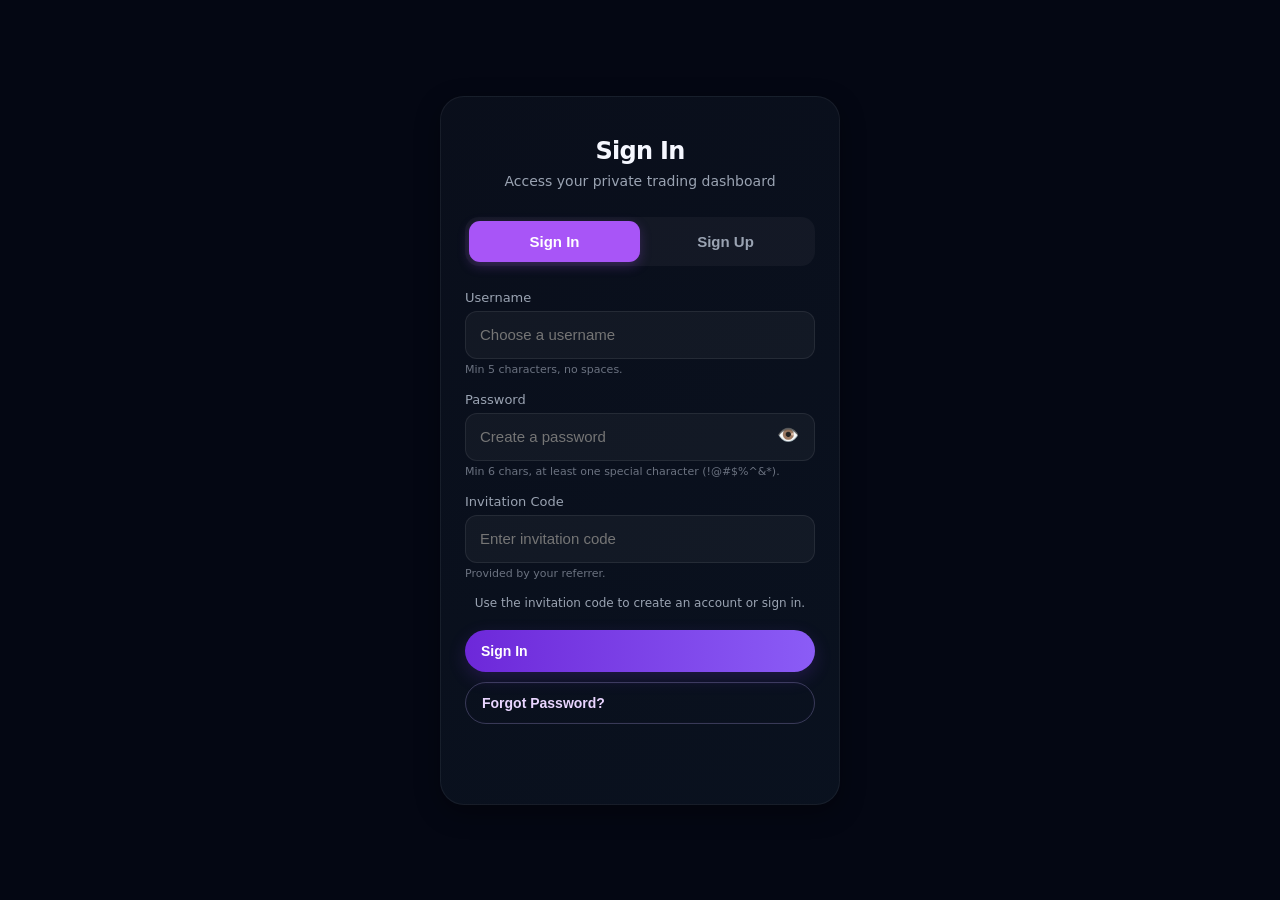
==== index.html @ e0213718 "Create index.html" ====
<!DOCTYPE html>
<html lang="en">
<head>
    <meta charset="UTF-8" />
    <meta name="viewport" content="width=device-width, initial-scale=1, viewport-fit=cover" />
    <title>Trade Pulse AI – Dashboard</title>
    <style>
        /* ===== FULL CSS (all fixes included) ===== */
        :root {
            --bg: #040713;
            --panel: #0a1020;
            --panel2: #0c1428;
            --line: rgba(255, 255, 255, .06);
            --text: #f5f7ff;
            --muted: #9aa3b2;
            --purple: #a855f7;
            --purple2: #7c3aed;
            --green: #22c55e;
            --blue: #3b82f6;
            --amber: #f59e0b;
            --pink: #ec4899;
            --red: #ef4444;
            --shadow-sm: 0 4px 12px rgba(0,0,0,.25);
            --shadow-md: 0 8px 24px rgba(0,0,0,.35);
            --safe: env(safe-area-inset-bottom, 0px);
            --navh: 88px;
        }
        * { box-sizing: border-box; }
        html, body {
            height: 100%;
            min-height: 100%;
            background: #040713;
            overflow-x: hidden;
            overflow-y: auto;
            overscroll-behavior-y: none;
        }
        body {
            margin: 0;
            font-family: Inter, ui-sans-serif, system-ui, -apple-system, BlinkMacSystemFont, "Segoe UI", Roboto, Arial, sans-serif;
            color: var(--text);
            min-height: 100dvh;
            background: radial-gradient(circle at 50% 0%, rgba(168,85,247,.08), transparent 30%),
                        radial-gradient(circle at 75% 18%, rgba(59,130,246,.06), transparent 22%),
                        linear-gradient(180deg, #02040b 0%, #040713 100%);
            background-attachment: fixed;
            -webkit-font-smoothing: antialiased;
        }
        .view.active,
        .section,
        .panel { overflow: visible; }
        .login-container {
            position: fixed; top: 0; left: 0; right: 0; bottom: 0;
            background: #040713; overscroll-behavior: contain;
            -webkit-overflow-scrolling: touch; z-index: 100;
            display: flex; justify-content: center; align-items: flex-start;
            padding: 20px; overflow-y: auto;
        }
        .login-card {
            width: 100%; max-width: 400px; margin: auto; padding: 40px 24px;
            border-radius: 24px; background: linear-gradient(145deg, rgba(10,15,28,.96), rgba(10,18,32,.96));
            border: 1px solid var(--line); box-shadow: var(--shadow-md); text-align: center;
        }
        .login-logo { width: auto; max-width: 180px; height: auto; margin: 0 auto 24px; display: block; object-fit: contain; background: none; padding: 0; border-radius: 0; }
        .login-title { font-size: 24px; font-weight: 700; letter-spacing: -.03em; margin-bottom: 8px; }
        .login-subtitle { font-size: 14px; color: var(--muted); margin-bottom: 28px; }
        .toggle-row { display: flex; margin-bottom: 24px; background: rgba(255,255,255,.04); border-radius: 14px; padding: 4px; }
        .toggle-btn { flex: 1; padding: 12px 0; border: 0; border-radius: 11px; background: transparent; color: var(--muted); font-size: 15px; font-weight: 600; cursor: pointer; transition: all .2s ease; white-space: nowrap; }
        .toggle-btn.active { background: var(--purple); color: #fff; box-shadow: 0 4px 12px rgba(168,85,247,.25); }
        .form-group { margin-bottom: 16px; text-align: left; }
        .form-group label { display: block; font-size: 13px; color: var(--muted); margin-bottom: 6px; }
        .form-group input { width: 100%; height: 48px; border-radius: 12px; border: 1px solid rgba(255,255,255,.08); background: rgba(255,255,255,.04); color: #fff; padding: 0 14px; font-size: 15px; outline: none; transition: border .2s; }
        .form-group input:focus { border-color: var(--purple); }
        .form-hint { font-size: 11px; color: #6b7280; margin-top: 4px; display: block; }
        .password-wrap { position: relative; }
        .password-wrap input { padding-right: 44px; }
        .eye-toggle { position: absolute; right: 12px; top: 50%; transform: translateY(-50%); background: none; border: 0; color: var(--muted); cursor: pointer; font-size: 18px; padding: 4px; line-height: 1; }
        .invite-note { font-size: 12px; color: var(--muted); margin-bottom: 20px; text-align: center; }
        .btn { width: 100%; height: 50px; border: 0; border-radius: 14px; font-size: 16px; font-weight: 700; cursor: pointer; background: linear-gradient(90deg, #6d28d9, #8b5cf6); color: #fff; box-shadow: 0 6px 18px rgba(124,58,237,.2); transition: opacity .2s; }
        .btn:hover { opacity: .95; }
        .btn-outline { background: transparent; color: #e9d5ff; border: 1px solid rgba(196,181,253,.25); box-shadow: inset 0 0 0 1px rgba(168,85,247,.02); }
        .error-msg { color: var(--red); font-size: 13px; margin-top: 10px; text-align: center; min-height: 20px; }
        .success-msg { color: var(--green); font-size: 13px; margin-top: 10px; text-align: center; }
        .app { display: none; width: 100%; max-width: 430px; margin: 0 auto; min-height: 100vh; padding-bottom: calc(var(--navh) + 16px + var(--safe)); position: relative; }
        .topbar { display: flex; align-items: center; justify-content: space-between; padding: 16px 16px 0; gap: 10px; }
        .icon-btn { border: 0; background: transparent; color: #fff; padding: 0; display: inline-flex; align-items: center; justify-content: center; position: relative; flex: 0 0 auto; cursor: pointer; }
        .icon-btn svg { display: block; width: 22px; height: 22px; }
        .title { flex: 1; min-width: 0; font-size: 22px; font-weight: 700; letter-spacing: -.03em; padding-left: 8px; white-space: nowrap; overflow: hidden; text-overflow: ellipsis; }
        .badge { min-width: 20px; height: 20px; padding: 0 6px; border-radius: 999px; display: flex; align-items: center; justify-content: center; line-height: 1; font-size: 11px; right: -4px; top: -4px; position: absolute; background: var(--red); color: #fff; font-weight: 700; box-shadow: 0 4px 10px rgba(239,68,68,.15); z-index: 1; }
        .drawer-avatar .avatar-initial, .community-avatar .avatar-initial { position: relative; z-index: 1; pointer-events: none; }
        .amount-presets {
            display: flex;
            flex-wrap: wrap;
            gap: 6px;
            margin-bottom: 16px;
        }
        .preset {
            flex: 1 0 auto;
            min-width: 60px;
            height: 40px;
            border-radius: 12px;
            border: 1px solid rgba(255,255,255,.07);
            background: #0b1020;
            color: #e5e7eb;
            font-size: 11px;
            font-weight: 500;
            cursor: pointer;
            white-space: nowrap;
            padding: 0 6px;
        }
        .preset-max { color: #b56cff; }
        .copy-uid-btn { background: rgba(255,255,255,.1) !important; border: 1px solid rgba(255,255,255,.2) !important; padding: 6px 10px !important; border-radius: 20px !important; font-size: 12px !important; color: #cbd5e1 !important; display: inline-flex !important; align-items: center !important; gap: 6px !important; cursor: pointer !important; transition: all 0.2s !important; }
        .copy-uid-btn:hover { background: rgba(168,85,247,.2) !important; color: #c084fc !important; border-color: rgba(168,85,247,.3) !important; }
        .copy-uid-btn svg { width: 16px; height: 16px; }
        .view { display: none; }
        .view.active { display: block; }
        .section { padding: 0 16px; margin-top: 16px; }
        .panel { background: linear-gradient(180deg, rgba(10,15,28,.96), rgba(10,18,32,.96)); border: 1px solid var(--line); border-radius: 20px; box-shadow: var(--shadow-sm); }
        .section-header { display: flex; align-items: center; justify-content: space-between; gap: 10px; flex-wrap: nowrap; margin-bottom: 10px; }
        .section-title { font-size: 17px; font-weight: 700; letter-spacing: -.02em; white-space: nowrap; overflow: hidden; text-overflow: ellipsis; }
        .chip { height: 28px; border-radius: 999px; border: 1px solid rgba(255,255,255,.08); background: #0b1020; color: #e5e7eb; padding: 0 10px; display: inline-flex; align-items: center; gap: 6px; font-size: 12px; cursor: pointer; flex-shrink: 0; white-space: nowrap; }
        .chip svg { width: 14px; height: 14px; }
        .balance-card { position: relative; overflow: hidden; border-radius: 22px; padding: 18px 16px 16px; background: linear-gradient(145deg, rgba(7,10,22,.97) 0%, rgba(11,16,32,.97) 55%, rgba(24,6,38,.97) 100%); border: 1px solid rgba(168,85,247,.08); box-shadow: 0 0 0 1px rgba(168,85,247,.04), var(--shadow-sm); min-height: 200px; }
        .balance-grid { display: grid; grid-template-columns: minmax(0,1.15fr) minmax(0,.85fr); gap: 4px; align-items: center; }
        .balance-label { display: flex; align-items: center; gap: 8px; font-size: 15px; color: #d6d9e4; margin-bottom: 10px; white-space: nowrap; }
        .balance-label span { white-space: nowrap; overflow: hidden; text-overflow: ellipsis; }
        .balance-label .eye { width: 18px; height: 18px; opacity: .85; flex: 0 0 auto; cursor: pointer; }
        .wallet-emoji { font-size: 20px; line-height: 1; margin-left: 6px; }
        .amount { font-size: clamp(28px,7vw,33px); line-height: 1.05; font-weight: 700; letter-spacing: -.05em; margin: 0 0 8px; white-space: nowrap; overflow: hidden; text-overflow: ellipsis; }
        .fx { font-size: 14px; color: var(--muted); margin-bottom: 16px; white-space: nowrap; }
        .cta-row { display: flex; gap: 10px; flex-wrap: nowrap; }
        .btn { height: 42px; border-radius: 999px; border: 0; display: inline-flex; align-items: center; gap: 8px; padding: 0 16px; font-size: 14px; font-weight: 600; cursor: pointer; transition: .15s ease; white-space: nowrap; }
        .btn:active { transform: scale(.98); }
        .btn-primary { color: #fff; background: linear-gradient(90deg, #6d28d9, #8b5cf6); box-shadow: 0 6px 18px rgba(124,58,237,.2); }
        .btn-outline { background: transparent; color: #e9d5ff; border: 1px solid rgba(196,181,253,.25); box-shadow: inset 0 0 0 1px rgba(168,85,247,.02); }
        .btn svg { width: 18px; height: 18px; }
        .btn-disabled { opacity: 0.5; pointer-events: none; }
        .home-wallet-placeholder { width: 100%; max-width: 160px; height: 160px; display: flex; align-items: center; justify-content: center; background: rgba(255,255,255,.02); border-radius: 22px; color: rgba(255,255,255,.2); }
        .home-wallet-placeholder svg { width: 110px; height: 110px; }
        .quick-actions { display: grid; grid-template-columns: repeat(6, minmax(0,1fr)); gap: 8px; }
        .action { height: 92px; border-radius: 18px; border: 1px solid rgba(255,255,255,.05); background: rgba(11,16,32,.88); box-shadow: 0 6px 18px rgba(0,0,0,.25); display: flex; flex-direction: column; align-items: center; justify-content: center; gap: 6px; padding: 0 4px; cursor: pointer; white-space: nowrap; }
        .action .circle { width: 42px; height: 42px; border-radius: 999px; display: grid; place-items: center; box-shadow: 0 0 12px rgba(168,85,247,.1); flex: 0 0 auto; }
        .action .circle svg { width: 18px; height: 18px; stroke-width: 2; }
        .action .label { font-size: 11px; font-weight: 500; color: #e5e7eb; text-align: center; white-space: nowrap; overflow: hidden; text-overflow: ellipsis; max-width: 100%; }
        .overview-grid { display: grid; grid-template-columns: repeat(4, minmax(0,1fr)); gap: 7px; }
        .stat { border-radius: 18px; padding: 12px 10px 11px; min-height: 120px; background: rgba(11,16,32,.92); overflow: hidden; cursor: pointer; }
        .stat .ico { width: 36px; height: 36px; border-radius: 999px; display: grid; place-items: center; margin-bottom: 12px; }
        .stat .ico svg { width: 17px; height: 17px; stroke-width: 2; }
        .stat .title { font-size: 10px; line-height: 1.3; color: #aeb6c5; margin-bottom: 6px; white-space: nowrap; overflow: hidden; text-overflow: ellipsis; }
        .stat .value { font-size: 14px; font-weight: 700; letter-spacing: -.03em; margin-bottom: 6px; white-space: nowrap; overflow: hidden; text-overflow: ellipsis; }
        .stat .sub { font-size: 10px; font-weight: 600; white-space: nowrap; overflow: hidden; text-overflow: ellipsis; }
        .chart-card { border-radius: 22px; padding: 14px 14px 10px; overflow: hidden; }
        .chart-top { display: flex; justify-content: space-between; gap: 10px; align-items: flex-start; margin-bottom: 8px; }
        .chart-title { font-size: 17px; font-weight: 700; letter-spacing: -.02em; margin-bottom: 8px; white-space: nowrap; }
        .profit { display: flex; align-items: center; gap: 8px; font-size: 15px; font-weight: 700; color: var(--green); white-space: nowrap; }
        .profit .dot { width: 8px; height: 8px; border-radius: 50%; background: var(--green); box-shadow: 0 0 8px rgba(34,197,94,.35); flex: 0 0 auto; }
        .profit .muted { color: var(--muted); font-size: 13px; font-weight: 500; }
        .chart-wrap { position: relative; height: 250px; margin-top: 4px; overflow-x: auto; overflow-y: hidden; -webkit-overflow-scrolling: touch; }
        .axis-text, .ytext { fill: #e5e7eb; font-size: 10px; }
        .transactions { border-radius: 20px; overflow: hidden; }
        .tx-row { display: flex; align-items: center; gap: 12px; padding: 14px 14px; border-bottom: 1px solid rgba(255,255,255,.05); cursor: pointer; }
        .tx-row:last-child { border-bottom: 0; }
        .tx-ico { width: 40px; height: 40px; border-radius: 50%; display: grid; place-items: center; flex: 0 0 auto; }
        .tx-ico svg { width: 24px; height: 24px; stroke-width: 2; }
        .tx-main { min-width: 0; flex: 1; }
        .tx-title { font-size: 15px; font-weight: 700; color: #f8fafc; margin-bottom: 4px; }
        .tx-sub { font-size: 12px; color: #9aa3b2; white-space: nowrap; overflow: hidden; text-overflow: ellipsis; }
        .tx-right { text-align: right; flex: 0 0 auto; min-width: 90px; }
        .tx-amt { font-size: 15px; font-weight: 700; margin-bottom: 4px; white-space: nowrap; }
        .status { display: inline-flex; align-items: center; justify-content: center; min-width: 70px; height: 22px; border-radius: 999px; background: rgba(34,197,94,.09); color: #34d399; font-size: 11px; font-weight: 700; padding: 0 10px; white-space: nowrap; }
        .overview-card { padding: 14px; position: relative; overflow: hidden; background: linear-gradient(145deg, rgba(16,10,37,.92), rgba(11,16,32,.96)); border: 1px solid rgba(168,85,247,.08); box-shadow: 0 0 0 1px rgba(168,85,247,.04), var(--shadow-sm); }
        .overview-head { display: flex; align-items: center; justify-content: space-between; gap: 10px; margin-bottom: 12px; }
        .overview-head h2 { margin: 0; font-size: 18px; font-weight: 700; letter-spacing: -.03em; white-space: normal; word-break: break-word; }
        .hide-balance { display: inline-flex; align-items: center; gap: 6px; color: #d8dbe8; font-size: 13px; white-space: nowrap; cursor: pointer; user-select: none; }
        .hide-balance svg { width: 16px; height: 16px; stroke-width: 2; }
        .stat-grid { display: grid; grid-template-columns: repeat(4, minmax(0,1fr)); gap: 10px; }
        .stat2 { min-width: 0; border: 1px solid rgba(255,255,255,.06); border-radius: 14px; background: rgba(11,16,32,.84); padding: 12px 12px 11px; overflow: hidden; }
        .stat2 .label { font-size: 12px; line-height: 1.35; color: #d7dae6; margin-bottom: 8px; white-space: normal; word-break: break-word; }
        .stat2 .value { font-size: 18px; font-weight: 800; letter-spacing: -.03em; line-height: 1.1; margin-bottom: 10px; white-space: nowrap; overflow: hidden; text-overflow: ellipsis; }
        .stat2 .ico { width: 32px; height: 32px; border-radius: 10px; display: grid; place-items: center; background: rgba(255,255,255,.04); }
        .stat2 .ico svg { width: 16px; height: 16px; stroke-width: 2; }
        .tabs { display: flex; align-items: center; gap: 10px; padding: 0 2px; margin: 16px 6px 0; overflow-x: auto; scrollbar-width: none; }
        .tabs::-webkit-scrollbar { display: none; }
        .tab { flex: 1 0 auto; padding: 13px 16px 12px; color: #c6cad6; font-size: 14px; font-weight: 500; text-align: center; white-space: nowrap; cursor: pointer; position: relative; }
        .tab.active { color: #b56cff; font-weight: 600; }
        .tab.active:after { content: ""; position: absolute; left: 0; right: 0; bottom: 0; height: 2px; border-radius: 999px; background: linear-gradient(90deg, transparent, #a855f7, transparent); box-shadow: 0 0 8px rgba(168,85,247,.25); }
        .tab-line { height: 1px; background: rgba(255,255,255,.07); margin-top: -1px; }
        .plans-head { display: flex; align-items: center; justify-content: space-between; gap: 10px; padding: 16px 16px 10px; }
        .plans-head h3 { margin: 0; font-size: 17px; font-weight: 700; letter-spacing: -.02em; }
        .compare-btn { border: 1px solid rgba(122,140,255,.18); background: linear-gradient(180deg, rgba(48,58,100,.35), rgba(22,28,51,.65)); color: #b7c0ff; height: 34px; padding: 0 13px; border-radius: 999px; display: inline-flex; align-items: center; gap: 8px; font-size: 13px; font-weight: 500; flex-shrink: 0; white-space: nowrap; cursor: pointer; }
        .compare-btn svg { width: 16px; height: 16px; stroke-width: 2; }
        .plan-card { margin: 0 16px 10px; padding: 14px; border-radius: 18px; border: 1px solid rgba(255,255,255,.08); background: linear-gradient(180deg, rgba(8,12,24,.96), rgba(9,14,28,.94)); box-shadow: var(--shadow-sm); }
        .plan-main { display: grid; grid-template-columns: 90px minmax(0,1fr) 110px; gap: 12px; align-items: stretch; }
        .plan-badge { border-radius: 14px; border: 1px solid rgba(255,255,255,.06); background: rgba(255,255,255,.03); display: flex; flex-direction: column; align-items: center; justify-content: center; padding: 10px 8px; gap: 6px; text-align: center; overflow: hidden; }
        .plan-badge .name { font-size: 12px; line-height: 1.2; white-space: normal; word-break: break-word; max-width: 100%; }
        .plan-badge svg { width: 28px; height: 28px; }
        .plan-copy { min-width: 0; padding-top: 2px; }
        .plan-title-row { display: flex; align-items: center; gap: 8px; flex-wrap: nowrap; margin-bottom: 8px; }
        .plan-title { font-size: 15px; font-weight: 700; white-space: nowrap; overflow: hidden; text-overflow: ellipsis; }
        .popular { font-size: 11px; font-weight: 500; color: #d9c0ff; background: rgba(168,85,247,.12); border: 1px solid rgba(168,85,247,.16); padding: 4px 8px; border-radius: 999px; white-space: nowrap; flex-shrink: 0; }
        .plan-desc { margin: 0; color: #c4cad8; font-size: 13px; line-height: 1.5; white-space: normal; }
        .profit-box { border-left: 1px solid rgba(255,255,255,.06); padding-left: 14px; display: flex; flex-direction: column; justify-content: space-between; align-items: flex-start; gap: 10px; }
        .profit-box .small { font-size: 12px; white-space: nowrap; }
        .profit-box .rate { font-size: 32px; font-weight: 800; letter-spacing: -.05em; white-space: nowrap; }
        .invest-now { margin-top: auto; width: 100%; height: 42px; border: 0; border-radius: 10px; color: #fff; font-size: 14px; font-weight: 700; white-space: nowrap; cursor: pointer; box-shadow: 0 6px 16px rgba(0,0,0,.2); }
        .green-btn { background: linear-gradient(180deg, #1f8f49, #106b33); }
        .purple-btn { background: linear-gradient(180deg, #7a33db, #5420a7); }
        .amber-btn { background: linear-gradient(180deg, #d98b13, #a86200); }
        .blue-btn { background: linear-gradient(180deg, #2877d7, #1451a6); }
        .plan-meta { display: grid; grid-template-columns: repeat(4, minmax(0,1fr)); gap: 10px; margin-top: 12px; padding-top: 12px; border-top: 1px solid rgba(255,255,255,.06); }
        .meta-item { min-width: 0; padding-right: 8px; border-right: 1px solid rgba(255,255,255,.05); }
        .meta-item:last-child { border-right: 0; padding-right: 0; }
        .meta-label { color: #98a2b7; font-size: 11px; margin-bottom: 6px; white-space: nowrap; overflow: hidden; text-overflow: ellipsis; }
        .meta-value { font-size: 13px; font-weight: 700; white-space: nowrap; overflow: hidden; text-overflow: ellipsis; }
        .feature-row { margin: 4px 16px 0; padding: 14px 12px; border-radius: 18px; border: 1px solid rgba(255,255,255,.06); background: rgba(9,14,28,.90); display: grid; grid-template-columns: repeat(4, minmax(0,1fr)); gap: 12px; }
        .feature { display: flex; align-items: flex-start; gap: 10px; min-width: 0; }
        .feature .icon { width: 28px; height: 28px; border-radius: 999px; display: grid; place-items: center; flex: 0 0 auto; border: 1px solid rgba(255,255,255,.06); background: rgba(255,255,255,.03); }
        .feature .icon svg { width: 14px; height: 14px; stroke-width: 2; }
        .feature .txt b { display: block; font-size: 11px; line-height: 1.3; margin-bottom: 2px; white-space: nowrap; }
        .feature .txt span { font-size: 10px; color: #9aa3b2; white-space: nowrap; }
        .promo { margin: 14px 16px 0; padding: 16px; border-radius: 18px; position: relative; overflow: hidden; border: 1px solid rgba(168,85,247,.08); background: linear-gradient(135deg, rgba(48,14,78,.96), rgba(25,11,58,.95)); box-shadow: 0 0 0 1px rgba(168,85,247,.05), var(--shadow-sm); }
        .promo:after { content: ""; position: absolute; right: 8px; bottom: -6px; width: 120px; height: 120px; background: radial-gradient(circle at 50% 50%, rgba(255,255,255,.06), transparent 55%); opacity: .6; pointer-events: none; }
        .promo-grid { display: grid; grid-template-columns: minmax(0,1fr) auto; gap: 16px; align-items: center; position: relative; z-index: 1; }
        .promo h4 { margin: 0 0 8px; font-size: 18px; font-weight: 700; letter-spacing: -.02em; }
        .promo p { margin: 0; font-size: 13px; color: #d8d7ef; max-width: 240px; }
        .upgrade { border: 1px solid rgba(189,160,255,.24); background: rgba(13,11,40,.3); color: #eee7ff; border-radius: 12px; padding: 12px 14px; font-size: 13px; font-weight: 700; display: inline-flex; align-items: center; gap: 8px; white-space: nowrap; cursor: pointer; }
        .upgrade svg { width: 16px; height: 16px; stroke-width: 2; }
        .withdraw-hero { padding: 16px; overflow: hidden; background: linear-gradient(145deg, rgba(7,10,22,.98), rgba(10,15,30,.98)); border: 1px solid rgba(168,85,247,.08); }
        .withdraw-hero-grid { display: grid; grid-template-columns: minmax(0,1.12fr) minmax(0,.88fr); gap: 12px; align-items: center; }
        .withdraw-copy { min-width: 0; }
        .withdraw-label { display: flex; align-items: center; gap: 8px; font-size: 15px; color: #d6d9e4; margin-bottom: 12px; white-space: nowrap; }
        .withdraw-eye { width: 18px; height: 18px; opacity: .85; flex: 0 0 auto; cursor: pointer; }
        .withdraw-balance { font-size: clamp(30px,7vw,34px); font-weight: 700; line-height: 1.05; letter-spacing: -.05em; margin-bottom: 8px; white-space: nowrap; }
        .withdraw-fx { font-size: 14px; color: var(--muted); }
        .withdrawable-block { margin-top: 18px; }
        .withdrawable-label { display: flex; align-items: center; gap: 8px; font-size: 14px; color: #cdd3df; margin-bottom: 8px; white-space: nowrap; }
        .info-ico { width: 16px; height: 16px; opacity: .8; flex: 0 0 auto; }
        .withdrawable-value { font-size: 18px; font-weight: 700; color: #b56cff; }
        .withdraw-art { display: flex; align-items: center; justify-content: center; }
        .withdraw-art svg { width: 100%; max-width: 180px; height: auto; }
        .withdraw-section-title { font-size: 17px; font-weight: 600; margin-bottom: 14px; }
        .withdraw-method-grid { display: grid; grid-template-columns: repeat(4, minmax(0,1fr)); gap: 10px; transform: translateZ(0); will-change: transform; }
        .method-card { position: relative; border-radius: 18px; border: 1px solid rgba(255,255,255,.07); background: #0b1020; padding: 14px 10px 13px; text-align: center; color: #fff; cursor: pointer; transform: translateZ(0); backface-visibility: hidden; -webkit-backface-visibility: hidden; will-change: transform, box-shadow, border-color; transition: transform .14s ease, border-color .14s ease, box-shadow .14s ease, background-color .14s ease; }
        .method-card.active { border-color: #9333ea; box-shadow: 0 0 0 1px rgba(147,51,234,.1); }
        .method-card:active { transform: scale(.985) translateZ(0); }
        .method-icon { width: 48px; height: 48px; border-radius: 50%; margin: 0 auto 10px; display: grid; place-items: center; }
        .method-icon svg { width: 28px; height: 28px; stroke-width: 2; }
        .method-purple { background: linear-gradient(135deg, #6d28d9, #a855f7); }
        .method-green { background: linear-gradient(135deg, #15803d, #22c55e); }
        .method-amber { background: linear-gradient(135deg, #b45309, #f59e0b); }
        .method-blue { background: linear-gradient(135deg, #1d4ed8, #3b82f6); }
        .method-name { font-size: 14px; font-weight: 600; }
        .method-time { font-size: 12px; color: #9ca3af; margin-top: 6px; }
        .method-check { position: absolute; top: 10px; right: 10px; width: 20px; height: 20px; border-radius: 50%; background: #9333ea; color: #fff; display: grid; place-items: center; font-size: 11px; font-weight: 700; }
        .withdraw-form { padding: 16px; min-height: 420px; overflow: hidden; contain: layout paint; transition: opacity .12s ease; will-change: opacity; }
        .withdraw-form.switching { opacity: .35; }
        .field-label { font-size: 14px; color: #cfd3dd; margin-bottom: 10px; }
        .amount-input { height: 56px; border-radius: 16px; border: 1px solid rgba(255,255,255,.08); background: #0b1020; display: flex; align-items: center; justify-content: space-between; padding: 0 16px; margin-bottom: 12px; }
        .placeholder { color: #707887; font-size: 16px; }
        .currency { font-weight: 600; color: #c7ccd5; }
        .amount-presets { display: flex; flex-wrap: wrap; gap: 6px; margin-bottom: 16px; }
        .preset { flex: 1 0 auto; min-width: 60px; height: 40px; border-radius: 12px; border: 1px solid rgba(255,255,255,.07); background: #0b1020; color: #e5e7eb; font-size: 11px; font-weight: 500; cursor: pointer; white-space: nowrap; padding: 0 6px; }
        .preset-max { color: #b56cff; }
        .fee-row, .receive-row { display: flex; justify-content: space-between; align-items: center; gap: 10px; }
        .fee-row { color: #d4d8e1; margin-bottom: 12px; font-size: 14px; }
        .receive-row { font-size: 16px; font-weight: 700; color: #22c55e; margin-bottom: 0; }
        .receive-row span:first-child { font-size: 15px; font-weight: 400; color: #d4d8e1; }
        .withdraw-btn { width: 100%; height: 52px; border: 0; border-radius: 14px; color: #fff; font-size: 16px; font-weight: 700; cursor: pointer; background: linear-gradient(180deg, #7c3aed, #5b21b6); box-shadow: 0 6px 18px rgba(124,58,237,.18); }
        .notice-box { margin-top: 14px; padding-top: 14px; border-top: 1px solid rgba(255,255,255,.06); }
        .notice-title { color: #b56cff; font-weight: 600; margin-bottom: 8px; }
        .notice-text { color: #9ca3af; font-size: 14px; line-height: 1.6; }
        .field-error { color: #f87171; font-size: 12px; margin-top: 8px; margin-bottom: 8px; display: none; }
        .wallet-hero { padding: 16px; overflow: hidden; background: linear-gradient(145deg, rgba(7,10,22,.98), rgba(10,15,30,.98)); border: 1px solid rgba(168,85,247,.08); }
        .wallet-hero-grid { display: grid; grid-template-columns: minmax(0,1.15fr) minmax(0,.85fr); gap: 14px; align-items: center; }
        .wallet-label { display: flex; align-items: center; gap: 8px; font-size: 15px; color: #d6d9e4; margin-bottom: 12px; white-space: nowrap; }
        .wallet-eye { width: 18px; height: 18px; opacity: .85; flex: 0 0 auto; }
        .wallet-balance { font-size: clamp(31px,7vw,35px); font-weight: 700; line-height: 1.05; letter-spacing: -.05em; margin-bottom: 8px; white-space: nowrap; }
        .wallet-fx { font-size: 14px; color: var(--muted); }
        .wallet-stats { display: grid; grid-template-columns: 1fr 1fr; gap: 10px; margin-top: 20px; }
        .wallet-stat { min-width: 0; }
        .wallet-stat-split { padding-left: 14px; border-left: 1px solid rgba(255,255,255,.07); }
        .wallet-stat-label { display: flex; align-items: center; gap: 6px; font-size: 14px; color: #cdd3df; margin-bottom: 8px; white-space: nowrap; }
        .wallet-stat-value { font-size: 18px; font-weight: 700; white-space: nowrap; }
        .wallet-green { color: #22f06a; }
        .wallet-purple { color: #b56cff; }
        .wallet-art-container { display: flex; align-items: center; justify-content: center; }
        .wallet-art-container svg { width: 100%; max-width: 195px; height: auto; }
        .wallet-actions { display: grid; grid-template-columns: repeat(5, minmax(0,1fr)); gap: 10px; }
        .wallet-action { border-radius: 16px; border: 1px solid rgba(255,255,255,.06); background: #0b1020; padding: 14px 6px 13px; text-align: center; cursor: pointer; color: #fff; min-width: 0; overflow: hidden; }
        .wallet-action-ico { width: 40px; height: 40px; border-radius: 50%; margin: 0 auto 10px; display: grid; place-items: center; }
        .wallet-action-ico svg { width: 20px; height: 20px; stroke-width: 2; color: #fff; }
        .wallet-action-ico.green { background: rgba(34,197,94,.14); color: #22c55e; }
        .wallet-action-ico.purple { background: rgba(168,85,247,.14); color: #b56cff; }
        .wallet-action-ico.blue { background: rgba(59,130,246,.14); color: #60a5fa; }
        .wallet-action-ico.amber { background: rgba(245,158,11,.14); color: #f59e0b; }
        .wallet-action-ico.cobalt { background: rgba(96,165,250,.14); color: #60a5fa; }
        .wallet-action-title { font-size: 13px; font-weight: 600; line-height: 1.2; margin-bottom: 4px; white-space: nowrap; overflow: hidden; text-overflow: ellipsis; }
        .wallet-action-sub { font-size: 11px; color: #9ca3af; line-height: 1.15; white-space: nowrap; overflow: hidden; text-overflow: ellipsis; }
        .wallet-head { margin-bottom: 12px; }
        .wallet-manage { color: #b56cff; }
        .wallet-card-list { padding: 2px 0; overflow: hidden; }
        .wallet-account { display: flex; flex-direction: column; gap: 10px; padding: 16px 14px; border-bottom: 1px solid rgba(255,255,255,.05); }
        .wallet-account:last-child { border-bottom: 0; }
        .wallet-account-top-row { display: flex; align-items: center; gap: 12px; }
        .wallet-account-left { display: flex; align-items: center; gap: 12px; flex: 1; min-width: 0; }
        .wallet-coin { width: 40px; height: 40px; border-radius: 50%; display: grid; place-items: center; flex: 0 0 auto; }
        .wallet-coin svg { width: 24px; height: 24px; stroke-width: 2; }
        .wallet-coin.purple { background: linear-gradient(135deg, #5b21b6, #7c3aed); }
        .wallet-coin.green { background: linear-gradient(135deg, #15803d, #22c55e); }
        .wallet-coin.amber { background: linear-gradient(135deg, #a16207, #f59e0b); }
        .wallet-account-info { min-width: 0; flex: 1; }
        .wallet-account-top { display: flex; align-items: center; gap: 8px; margin-bottom: 4px; }
        .wallet-account-name { font-size: 15px; font-weight: 600; white-space: nowrap; overflow: hidden; text-overflow: ellipsis; max-width: 220px; }
        .primary-tag { font-size: 10px; color: #cfa8ff; background: rgba(168,85,247,.12); border: 1px solid rgba(168,85,247,.14); padding: 2px 6px; border-radius: 999px; flex-shrink: 0; white-space: nowrap; }
        .wallet-account-value { font-size: 15px; font-weight: 700; margin-bottom: 4px; white-space: nowrap; }
        .wallet-account-sub { font-size: 12px; color: #9ca3af; white-space: nowrap; }
        .row-chevron { width: 18px; height: 18px; color: #9097a7; flex-shrink: 0; }
        .wallet-account-actions { display: flex; align-items: center; gap: 8px; padding-left: 52px; }
        .small-action { height: 36px; border-radius: 10px; border: 1px solid rgba(255,255,255,.08); background: #0b1020; color: #e8ebf1; padding: 0 12px; display: inline-flex; align-items: center; gap: 6px; font-size: 12px; font-weight: 500; white-space: nowrap; cursor: pointer; }
        .small-action svg { width: 14px; height: 14px; stroke-width: 2; }
        .deposit-purple { color: #c792ff; background: rgba(168,85,247,.14); border-color: rgba(168,85,247,.15); }
        .deposit-green { color: #22c55e; background: rgba(34,197,94,.12); border-color: rgba(34,197,94,.14); }
        .deposit-amber { color: #f59e0b; background: rgba(245,158,11,.12); border-color: rgba(245,158,11,.14); }
        .wallet-transactions { padding: 2px 0; }
        .wallet-tx-row { display: flex; align-items: center; gap: 12px; padding: 12px 14px; border-bottom: 1px solid rgba(255,255,255,.05); }
        .wallet-tx-row:last-child { border-bottom: 0; }
        .secure-banner { padding: 16px; background: linear-gradient(135deg, rgba(27,9,55,.95), rgba(10,15,30,.98)); border: 1px solid rgba(168,85,247,.08); display: flex; align-items: center; justify-content: space-between; gap: 16px; }
        .secure-left { display: flex; align-items: center; gap: 14px; min-width: 0; flex: 1; }
        .secure-ico { width: 56px; height: 56px; border-radius: 16px; display: grid; place-items: center; background: rgba(168,85,247,.12); flex: 0 0 auto; }
        .secure-ico svg { width: 28px; height: 28px; stroke-width: 2; color: #c084fc; }
        .secure-title { font-size: 16px; font-weight: 700; margin-bottom: 4px; }
        .secure-text { font-size: 13px; color: #c9ced8; line-height: 1.35; max-width: 190px; }
        .secure-btn { height: 44px; border: 0; border-radius: 10px; padding: 0 16px; color: #fff; background: linear-gradient(180deg, #7c3aed, #5b21b6); display: inline-flex; align-items: center; gap: 8px; font-size: 14px; font-weight: 700; white-space: nowrap; cursor: pointer; box-shadow: 0 6px 18px rgba(124,58,237,.15); }
        .secure-btn svg { width: 16px; height: 16px; stroke-width: 2; }
        .community-hero, .community-pinned, .community-chat-card, .community-sidebar-card { background-color: #0b1020; }
        .community-hero { border-radius: 24px; padding: 18px; background: linear-gradient(145deg, rgba(10,14,30,.98), rgba(18,10,40,.98)); border: 1px solid rgba(168,85,247,.08); box-shadow: 0 0 0 1px rgba(168,85,247,.04), var(--shadow-sm); overflow: hidden; }
        .community-hero-top { display: flex; align-items: center; gap: 14px; }
        .community-avatar { width: 76px; height: 76px; border-radius: 50%; background: rgba(168,85,247,.18); display: grid; place-items: center; flex: 0 0 auto; box-shadow: 0 0 20px rgba(168,85,247,.15); }
        .community-avatar svg { width: 40px; height: 40px; stroke-width: 2; color: #c084fc; }
        .community-hero-info { flex: 1; min-width: 0; }
        .community-hero-title { font-size: 26px; font-weight: 700; letter-spacing: -.03em; display: flex; align-items: center; gap: 6px; }
        .community-logo { width: 60px; max-width: 20vw; height: auto; border-radius: 16px; margin-right: 12px; flex-shrink: 0; }
        .verified-check { width: 20px; height: 20px; border-radius: 50%; background: #8b5cf6; display: inline-flex; align-items: center; justify-content: center; flex-shrink: 0; }
        .verified-check svg { width: 12px; height: 12px; stroke-width: 2; color: #fff; }
        .community-members-row { display: flex; align-items: center; gap: 8px; margin-top: 6px; font-size: 13px; color: #c9ced8; }
        .online-dot { width: 8px; height: 8px; border-radius: 50%; background: #22c55e; box-shadow: 0 0 8px rgba(34,197,94,.4); flex: 0 0 auto; }
        .online-text { color: #22c55e; font-weight: 600; }
        .community-desc { font-size: 13px; color: #9aa3b2; line-height: 1.5; margin-top: 10px; }
        .community-invite-btn { height: 46px; padding: 0 20px; border-radius: 14px; border: 0; background: linear-gradient(90deg, #6d28d9, #8b5cf6); color: #fff; display: inline-flex; align-items: center; gap: 6px; font-size: 14px; font-weight: 700; white-space: nowrap; box-shadow: 0 6px 18px rgba(124,58,237,.15); margin-top: 14px; cursor: pointer; }
        .community-invite-btn svg { width: 16px; height: 16px; stroke-width: 2; }
        .community-quick-grid { display: grid; grid-template-columns: repeat(4, minmax(0,1fr)); gap: 10px; }
        .community-quick-card { height: 100px; border-radius: 18px; border: 1px solid rgba(255,255,255,.05); background: rgba(11,16,32,.92); display: flex; flex-direction: column; align-items: center; justify-content: center; gap: 6px; padding: 12px 6px; cursor: pointer; }
        .community-quick-ico { width: 40px; height: 40px; border-radius: 50%; display: grid; place-items: center; }
        .community-quick-ico svg { width: 20px; height: 20px; stroke-width: 2; color: #fff; }
        .community-quick-ico.purple { background: linear-gradient(135deg, #6d28d9, #8b5cf6); }
        .community-quick-ico.blue { background: linear-gradient(135deg, #1d4ed8, #3b82f6); }
        .community-quick-ico.green { background: linear-gradient(135deg, #15803d, #22c55e); }
        .community-quick-ico.amber { background: linear-gradient(135deg, #b45309, #f59e0b); }
        .community-quick-label { font-size: 13px; font-weight: 600; white-space: nowrap; overflow: hidden; text-overflow: ellipsis; max-width: 100%; }
        .community-quick-status { font-size: 11px; color: #9ca3af; }
        .community-quick-status .live-dot { width: 7px; height: 7px; border-radius: 50%; background: #22c55e; display: inline-block; margin-right: 4px; box-shadow: 0 0 6px rgba(34,197,94,.35); }
        .community-tabs { display: flex; gap: 8px; overflow-x: auto; padding: 0 2px; scrollbar-width: none; }
        .community-tabs::-webkit-scrollbar { display: none; }
        .community-tab { flex: 1 0 auto; padding: 12px 16px; font-size: 13px; font-weight: 500; color: #9ca3af; text-align: center; white-space: nowrap; cursor: pointer; }
        .community-tab.active { color: #b56cff; font-weight: 600; border-bottom: 2px solid #a855f7; }
        .community-pinned { padding: 14px; border-radius: 18px; background: #0a1020; border: 1px solid rgba(255,255,255,.05); display: flex; align-items: center; gap: 12px; }
        .community-pin-ico { width: 36px; height: 36px; border-radius: 50%; background: rgba(168,85,247,.14); display: grid; place-items: center; flex: 0 0 auto; }
        .community-pin-ico svg { width: 18px; height: 18px; stroke-width: 2; color: #b56cff; }
        .community-pin-text { flex: 1; min-width: 0; }
        .community-pin-title { font-size: 14px; font-weight: 600; margin-bottom: 4px; }
        .community-pin-sub { font-size: 12px; color: #9ca3af; }
        .community-pin-arrow { width: 18px; height: 18px; color: #6b7280; flex: 0 0 auto; }
        .community-chat-layout { display: grid; grid-template-columns: minmax(0,1fr) 170px; gap: 10px; align-items: start; min-height: auto; }
        .community-chat-col { display: flex; flex-direction: column; gap: 10px; max-height: none !important; overflow: visible !important; padding-bottom: calc(220px + env(safe-area-inset-bottom, 0px)); position: relative; z-index: 1; }
        .community-sidebar-col { display: flex; flex-direction: column; gap: 10px; }
        .community-chat-card { border-radius: 18px; border: 1px solid rgba(255,255,255,.05); background: linear-gradient(180deg, rgba(11,16,32,.98), rgba(7,10,20,.98)); padding: 14px; }
        .chat-msg-top { display: flex; align-items: center; gap: 10px; margin-bottom: 10px; }
        .chat-msg-avatar { width: 36px; height: 36px; border-radius: 50%; background: rgba(168,85,247,.18); display: grid; place-items: center; flex: 0 0 auto; font-weight: 700; font-size: 15px; }
        .chat-msg-name { font-size: 14px; font-weight: 600; }
        .chat-msg-badge { font-size: 10px; padding: 2px 6px; border-radius: 999px; font-weight: 600; white-space: nowrap; }
        .badge-vip { background: rgba(168,85,247,.14); color: #c084fc; border: 1px solid rgba(168,85,247,.18); }
        .badge-admin { background: rgba(245,158,11,.14); color: #fbbf24; border: 1px solid rgba(245,158,11,.18); }
        .chat-msg-body { font-size: 14px; line-height: 1.55; color: #e5e7eb; margin-bottom: 10px; }
        .chat-proof-card { background: #fff; border-radius: 14px; padding: 10px; margin-bottom: 10px; }
        .chat-reactions { display: flex; gap: 6px; flex-wrap: wrap; margin-bottom: 8px; }
        .chat-reaction { height: 28px; border-radius: 999px; border: 1px solid rgba(255,255,255,.08); background: #0b1020; display: inline-flex; align-items: center; gap: 4px; padding: 0 10px; font-size: 11px; color: #d1d5db; cursor: pointer; }
        .chat-msg-time { font-size: 11px; color: #6b7280; text-align: right; }
        .community-sidebar-card { border-radius: 18px; border: 1px solid rgba(255,255,255,.05); background: linear-gradient(180deg, rgba(11,16,32,.98), rgba(7,10,20,.98)); padding: 14px; }
        .sidebar-card-title { font-size: 14px; font-weight: 700; margin-bottom: 12px; display: flex; align-items: center; gap: 8px; }
        .sidebar-member-row { display: flex; align-items: center; gap: 8px; padding: 8px 0; border-bottom: 1px solid rgba(255,255,255,.04); }
        .sidebar-member-row:last-child { border-bottom: 0; }
        .sidebar-member-avatar { width: 30px; height: 30px; border-radius: 50%; background: rgba(168,85,247,.16); display: grid; place-items: center; flex: 0 0 auto; font-size: 12px; font-weight: 700; }
        .sidebar-member-name { font-size: 13px; font-weight: 500; flex: 1; min-width: 0; }
        .sidebar-view-all { color: #b56cff; font-size: 12px; font-weight: 600; margin-top: 10px; display: block; text-align: center; cursor: pointer; }
        .live-withdrawal-row { display: flex; align-items: center; gap: 8px; padding: 8px 0; border-bottom: 1px solid rgba(255,255,255,.04); }
        .live-withdrawal-row:last-child { border-bottom: 0; }
        .live-wd-check { width: 24px; height: 24px; border-radius: 50%; background: rgba(34,197,94,.14); display: grid; place-items: center; flex: 0 0 auto; }
        .live-wd-check svg { width: 12px; height: 12px; stroke-width: 2; color: #22c55e; }
        .live-wd-info { flex: 1; min-width: 0; }
        .live-wd-name { font-size: 13px; font-weight: 600; }
        .live-wd-loc { font-size: 11px; color: #9ca3af; }
        .live-wd-amount { font-size: 14px; font-weight: 700; color: #22c55e; }
        .live-wd-time { font-size: 10px; color: #6b7280; text-align: right; }
        .community-stats-grid { display: grid; grid-template-columns: 1fr 1fr; gap: 8px; }
        .community-stat-mini { display: flex; align-items: center; gap: 8px; padding: 10px; border-radius: 14px; border: 1px solid rgba(255,255,255,.04); background: rgba(11,16,32,.7); }
        .community-stat-mini-ico { width: 34px; height: 34px; border-radius: 50%; display: grid; place-items: center; flex: 0 0 auto; }
        .community-stat-mini-ico svg { width: 15px; height: 15px; stroke-width: 2; color: #fff; }
        .community-stat-mini-val { font-size: 17px; font-weight: 700; }
        .community-stat-mini-label { font-size: 10px; color: #9ca3af; margin-top: 2px; }
        .community-input-bar, .community-chat-input { position: sticky; bottom: calc(80px + env(safe-area-inset-bottom, 0px)); z-index: 2; width: min(400px, calc(100% - 20px)); height: 56px; border-radius: 18px; background: #0b1020; border: 1px solid rgba(255,255,255,.1); box-shadow: none; backdrop-filter: none; -webkit-backdrop-filter: none; display: flex; align-items: center; padding: 0 12px; gap: 10px; }
        .community-chat-input-field { flex: 1; background: transparent; border: none; color: #fff; font-size: 14px; outline: none; }
        .community-chat-input-field::placeholder { color: #6b7280; }
        .community-emoji-btn { width: 36px; height: 36px; border-radius: 50%; border: 0; background: rgba(255,255,255,.04); color: #9ca3af; display: grid; place-items: center; cursor: pointer; font-size: 18px; }
        .community-send-btn { width: 40px; height: 40px; border-radius: 50%; border: 0; background: linear-gradient(135deg, #7c3aed, #6d28d9); color: #fff; display: grid; place-items: center; cursor: pointer; box-shadow: 0 0 10px rgba(124,58,237,.25); }
        .community-send-btn svg { width: 18px; height: 18px; stroke-width: 2; }
        .drawer-overlay { position: fixed; top: 0; left: 0; right: 0; bottom: 0; background: rgba(0,0,0,.45); backdrop-filter: blur(6px); z-index: 30; opacity: 0; pointer-events: none; transition: opacity .35s ease; }
        .drawer-overlay.open { opacity: 1; pointer-events: auto; }
        .drawer-panel { position: fixed; top: 0; left: 0; width: 82%; max-width: 360px; height: 100vh; background: linear-gradient(180deg, rgba(7,10,20,.98), rgba(5,8,18,.99)); border-right: 1px solid rgba(255,255,255,.05); box-shadow: 0 0 40px rgba(0,0,0,.6); border-radius: 0 34px 34px 0; z-index: 31; transform: translateX(-100%); transition: transform .45s cubic-bezier(.22,1,.36,1); overflow-y: auto; padding: 24px 22px 40px; display: flex; flex-direction: column; }
        .drawer-panel.open { transform: translateX(0); }
        .drawer-close-btn { position: absolute; top: 18px; right: 18px; width: 42px; height: 42px; border-radius: 50%; background: rgba(255,255,255,.03); border: 0; color: #fff; display: grid; place-items: center; cursor: pointer; opacity: .7; }
        .drawer-close-btn svg { width: 18px; height: 18px; stroke-width: 2; }
        .drawer-profile { display: flex; align-items: center; gap: 14px; margin-bottom: 28px; }
        .drawer-avatar { width: 70px; height: 70px; border-radius: 50%; background: linear-gradient(180deg, #8b5cf6, #4c1d95); box-shadow: 0 0 20px rgba(139,92,246,.25); display: grid; place-items: center; flex: 0 0 auto; font-size: 26px; font-weight: 700; cursor: pointer; position: relative; overflow: visible; }
        .drawer-avatar img { width: 100%; height: 100%; object-fit: cover; border-radius: 50%; position: absolute; top: 0; left: 0; }
        .camera-icon { position: absolute; bottom: -2px; right: -2px; width: 24px; height: 24px; background: #9333ea; border-radius: 50%; display: grid; place-items: center; box-shadow: 0 0 8px rgba(0,0,0,.5); z-index: 2; cursor: pointer; }
        .camera-icon svg { width: 12px; height: 12px; color: #fff; }
        .drawer-user-info { min-width: 0; }
        .drawer-name { font-size: 26px; font-weight: 700; letter-spacing: -.04em; display: flex; align-items: center; gap: 4px; }
        .drawer-membership { font-size: 13px; color: #a855f7; margin-top: 4px; }
        .drawer-id { font-size: 12px; color: #7c8597; margin-top: 6px; display: flex; align-items: center; gap: 6px; }
        .drawer-vip-card { border-radius: 22px; padding: 18px; background: linear-gradient(145deg, rgba(45,15,85,.95), rgba(25,10,50,.95)); border: 1px solid rgba(168,85,247,.08); display: flex; align-items: center; justify-content: space-between; margin-bottom: 28px; cursor: pointer; box-shadow: var(--shadow-sm); }
        .drawer-section-label { font-size: 12px; font-weight: 700; letter-spacing: .12em; text-transform: uppercase; color: #7c8597; margin: 26px 0 14px; }
        .drawer-menu-item { height: 56px; display: flex; align-items: center; justify-content: space-between; padding: 0 4px; cursor: pointer; }
        .drawer-menu-left { display: flex; align-items: center; gap: 14px; }
        .drawer-menu-icon { width: 20px; height: 20px; opacity: .92; }
        .drawer-menu-label { font-size: 17px; font-weight: 500; }
        .drawer-menu-arrow { opacity: .5; width: 16px; height: 16px; }
        .drawer-colored-icon { width: 40px; height: 40px; border-radius: 14px; display: grid; place-items: center; flex: 0 0 auto; }
        .drawer-colored-icon svg { width: 18px; height: 18px; stroke-width: 2; }
        .drawer-help-card { border-radius: 20px; padding: 16px; background: rgba(255,255,255,.02); border: 1px solid rgba(255,255,255,.04); display: flex; align-items: center; gap: 12px; margin-top: auto; margin-bottom: 20px; }
        .drawer-help-card svg { width: 16px; height: 16px; stroke-width: 2; }
        .drawer-footer { display: flex; justify-content: space-between; color: #7c8597; font-size: 13px; padding-top: 16px; border-top: 1px solid rgba(255,255,255,.05); }
        .modal-overlay { position: fixed; top: 0; left: 0; right: 0; bottom: 0; background: rgba(0,0,0,.7); z-index: 40; display: none; justify-content: center; align-items: center; padding: 20px; }
        .modal-overlay.open { display: flex; }
        .modal-panel { background: linear-gradient(180deg, rgba(12,18,38,.92), rgba(10,15,30,.92)); border: 1px solid var(--line); border-radius: 24px; width: 100%; max-width: 400px; max-height: 80vh; overflow-y: auto; padding: 20px; box-shadow: 0 16px 40px rgba(0,0,0,.5); }
        .modal-header { display: flex; justify-content: space-between; align-items: center; margin-bottom: 16px; }
        .modal-title { font-size: 20px; font-weight: 700; }
        .modal-close-btn { background: rgba(255,255,255,.05); border: 0; color: #fff; width: 36px; height: 36px; border-radius: 50%; display: grid; place-items: center; cursor: pointer; }
        .payment-account-card { background: rgba(168,85,247,.08); border: 1px solid rgba(168,85,247,.08); border-radius: 18px; padding: 16px; margin: 16px 0; text-align: center; position: relative; }
        .payment-account-number { font-size: 24px; font-weight: 800; letter-spacing: 2px; color: #c084fc; margin-bottom: 8px; }
        .payment-account-name { font-size: 15px; color: #d8d7ef; margin-bottom: 4px; }
        .payment-account-bank { font-size: 13px; color: #9ca3af; }
        .copy-btn { position: absolute; right: 12px; top: 12px; background: rgba(255,255,255,.08); border: 1px solid rgba(255,255,255,.12); color: #fff; border-radius: 8px; padding: 4px 10px; font-size: 12px; cursor: pointer; display: flex; align-items: center; gap: 4px; }
        .copy-btn.copied { background: rgba(34,197,94,.14); border-color: #22c55e; color: #4ade80; }
        .processing-overlay { position: fixed; top: 0; left: 0; right: 0; bottom: 0; background: rgba(0,0,0,.8); z-index: 60; display: none; justify-content: center; align-items: center; flex-direction: column; gap: 20px; }
        .processing-overlay.open { display: flex; }
        .spinner { width: 60px; height: 60px; border: 4px solid rgba(168,85,247,.2); border-top-color: #a855f7; border-radius: 50%; animation: spin .8s linear infinite; }
        @keyframes spin { to { transform: rotate(360deg); } }
        .processing-text { color: #fff; font-size: 18px; font-weight: 600; }
        .success-check-wrap { width: 80px; height: 80px; margin: 0 auto 20px; position: relative; display: grid; place-items: center; }
        .success-check-circle { width: 80px; height: 80px; border-radius: 50%; background: rgba(34,197,94,0.12); position: absolute; border: 3px solid #22c55e; box-shadow: 0 0 20px rgba(34,197,94,0.25); animation: pulseCheck 1.8s ease-in-out infinite; }
        @keyframes pulseCheck { 0%,100%{ box-shadow: 0 0 16px rgba(34,197,94,0.25); } 50%{ box-shadow: 0 0 30px rgba(34,197,94,0.5); } }
        .success-check-mark { position: relative; z-index: 2; }
        .success-check-mark svg { width: 40px; height: 40px; }
        .success-check-mark svg path { stroke: #22c55e; stroke-width: 5; stroke-linecap: round; stroke-linejoin: round; stroke-dasharray: 60; stroke-dashoffset: 60; animation: drawCheck 0.6s ease forwards 0.4s; }
        @keyframes drawCheck { to { stroke-dashoffset: 0; } }
        .detail-square { background: rgba(11,16,32,.7); border-radius: 16px; padding: 16px; border: 1px solid rgba(255,255,255,.06); margin-bottom: 16px; }
        .detail-row { display: flex; justify-content: space-between; align-items: center; padding: 8px 0; border-bottom: 1px solid rgba(255,255,255,.04); }
        .detail-row:last-child { border-bottom: 0; }
        .detail-label { color: #9ca3af; font-size: 13px; }
        .detail-value { font-weight: 600; font-size: 14px; color: #e5e7eb; }
        .detail-value.green { color: #22c55e; }
        .detail-value.red { color: #f87171; }
        .detail-value.ref { font-family: 'Courier New', monospace; font-size: 12px; letter-spacing: 1px; }
        .currency-selector { position: relative; }
        .currency-btn { background: transparent; border: 1px solid rgba(255,255,255,.12); color: #fff; border-radius: 8px; padding: 4px 10px; font-size: 13px; font-weight: 600; display: flex; align-items: center; gap: 4px; cursor: pointer; white-space: nowrap; }
        .currency-dropdown { position: absolute; top: 100%; right: 0; margin-top: 6px; background: #0d1128; border: 1px solid rgba(255,255,255,.08); border-radius: 12px; overflow: hidden; box-shadow: 0 10px 25px rgba(0,0,0,.5); display: none; z-index: 50; }
        .currency-dropdown.open { display: block; }
        .currency-option { padding: 10px 18px; font-size: 14px; cursor: pointer; white-space: nowrap; color: #d1d5db; font-weight: 500; }
        .currency-option:hover { background: rgba(255,255,255,.04); }
        .currency-option.selected { color: #a855f7; font-weight: 600; }
        .bottom-nav { position: fixed; left: 50%; transform: translateX(-50%); bottom: calc(10px + var(--safe)); width: min(430px, 100%); z-index: 20; padding: 0 10px; }
        .nav-shell { display: flex; align-items: stretch; justify-content: space-between; padding: 2px 4px; border-radius: 26px; background: rgba(11,16,32,.98); border: 1px solid rgba(255,255,255,.05); box-shadow: 0 8px 24px rgba(0,0,0,.3); backdrop-filter: blur(16px); }
        .nav-item { flex: 1; min-width: 0; border: 0; background: transparent; color: #9aa3b2; padding: 10px 2px 11px; display: flex; flex-direction: column; align-items: center; justify-content: center; gap: 4px; font-size: 11px; line-height: 1; cursor: pointer; position: relative; overflow: hidden; white-space: nowrap; }
        .nav-item svg { width: 22px; height: 22px; stroke-width: 2; }
        .nav-item span { width: 100%; text-align: center; overflow: hidden; text-overflow: ellipsis; white-space: nowrap; display: block; }
        .nav-item.active { color: #a855f7; }
        .nav-item.active svg { color: #a855f7; }
        .nav-item .dot { position: absolute; bottom: 3px; width: 6px; height: 6px; border-radius: 50%; background: #a855f7; box-shadow: 0 0 8px rgba(168,85,247,.25); display: none; }
        .nav-item.active .dot { display: block; }
        @media (max-width: 360px) {
            .balance-grid { grid-template-columns: 1fr; }
            .home-wallet-placeholder { display: none; }
            .overview-grid { grid-template-columns: repeat(2,1fr); }
            .stat-grid { grid-template-columns: repeat(2,1fr); }
            .plan-main { grid-template-columns: 1fr; }
            .profit-box { border-left: 0; padding-left: 0; padding-top: 12px; border-top: 1px solid rgba(255,255,255,.06); }
            .feature-row { grid-template-columns: repeat(2,1fr); }
            .withdraw-hero-grid, .wallet-hero-grid { grid-template-columns: 1fr; }
            .wallet-art-container { order: -1; }
            .wallet-stats { grid-template-columns: 1fr; }
            .wallet-stat-split { padding-left: 0; border-left: 0; padding-top: 12px; border-top: 1px solid rgba(255,255,255,.07); }
            .community-chat-layout { grid-template-columns: 1fr; }
            .community-sidebar-col { display: none; }
        }
        @media (max-width: 360px) {
            .kpi-grid { grid-template-columns: repeat(1, 1fr); }
        }
        #forgotPasswordModal { z-index: 150 !important; display: flex !important; opacity: 0; pointer-events: none; transition: opacity 0.2s ease; }
        #forgotPasswordModal.open { opacity: 1; pointer-events: auto; }
    </style>
</head>
<body>
    <!-- AUTH SCREEN ONLY -->
    <div id="loginScreen" class="login-container">
        <div class="login-card">
            <img src="assets/logo.png" alt="Trade Pulse AI Logo" class="login-logo" onerror="this.style.display='none'">
            <div id="loginTitle" class="login-title">Sign In</div>
            <div id="loginSubtitle" class="login-subtitle">Access your private trading dashboard</div>
            <div class="toggle-row">
                <button type="button" id="signInToggle" class="toggle-btn active">Sign In</button>
                <button type="button" id="signUpToggle" class="toggle-btn">Sign Up</button>
            </div>
            <form id="authForm">
                <div class="form-group" id="fullNameGroup" style="display:none;">
                    <label for="fullName">Full Name</label>
                    <input id="fullName" type="text" placeholder="Enter full name">
                    <span class="form-hint">Your first and last name.</span>
                </div>
                <div class="form-group">
                    <label for="username">Username</label>
                    <input id="username" type="text" placeholder="Choose a username" autocomplete="username">
                    <span class="form-hint">Min 5 characters, no spaces.</span>
                </div>
                <div class="form-group" id="emailGroup" style="display:none;">
                    <label for="email">Email</label>
                    <input id="email" type="email" placeholder="Enter email" autocomplete="email">
                    <span class="form-hint">A valid email address.</span>
                </div>
                <div class="form-group password-wrap">
                    <label for="password">Password</label>
                    <input id="password" type="password" placeholder="Create a password" autocomplete="current-password">
                    <button type="button" id="eyeBtn" class="eye-toggle">👁️</button>
                    <span class="form-hint">Min 6 chars, at least one special character (!@#$%^&*).</span>
                </div>
                <div class="form-group" id="inviteCodeGroup">
                    <label for="inviteCode">Invitation Code</label>
                    <input id="inviteCode" type="text" placeholder="Enter invitation code">
                    <span class="form-hint">Provided by your referrer.</span>
                </div>
                <div id="inviteNote" class="invite-note">Use the invitation code to create an account or sign in.</div>
                <button id="submitBtn" type="submit" class="btn">Sign In</button>
                <button type="button" id="forgotPasswordBtn" class="btn btn-outline" style="margin-top:10px;">Forgot Password?</button>
                <div id="errorMsg" class="error-msg"></div>
                <div id="successMsg" class="success-msg"></div>
            </form>
        </div>
    </div>
    <!-- FORGOT PASSWORD MODAL -->
    <div id="forgotPasswordModal" class="modal-overlay">
        <div class="modal-panel">
            <div class="modal-header">
                <div class="modal-title">Reset Password</div>
                <button type="button" class="modal-close-btn" id="closeForgotPasswordBtn">✕</button>
            </div>
            <div class="form-group">
                <label for="resetFullName">Full Name</label>
                <input id="resetFullName" type="text" placeholder="Enter your full name">
            </div>
            <div class="form-group password-wrap">
                <label for="resetNewPassword">Create New Password</label>
                <input id="resetNewPassword" type="password" placeholder="Enter new password">
            </div>
            <div class="form-group password-wrap">
                <label for="resetConfirmPassword">Confirm New Password</label>
                <input id="resetConfirmPassword" type="password" placeholder="Confirm new password">
            </div>
            <div class="form-group">
                <label for="resetUsername">Username</label>
                <input id="resetUsername" type="text" placeholder="Enter your username">
            </div>
            <div class="form-group">
                <label for="resetInviteCode">Invitation Code</label>
                <input id="resetInviteCode" type="text" placeholder="Enter invitation code">
            </div>
            <button type="button" class="btn" id="confirmResetPasswordBtn">Update Password</button>
            <div class="error-msg" id="resetError"></div>
            <div class="success-msg" id="resetSuccess"></div>
        </div>
    </div>

    <!-- MAIN APP -->
    <div class="app" id="mainApp">
        <!-- DRAWER -->
        <div class="drawer-overlay" id="drawerOverlay"></div>
        <div class="drawer-panel" id="drawerPanel">
            <button class="drawer-close-btn" id="drawerCloseBtn"><svg viewBox="0 0 24 24" fill="none" stroke="currentColor" stroke-width="2.2"><path d="M18 6 6 18M6 6l12 12"/></svg></button>
            <div class="drawer-profile">
                <div class="drawer-avatar" id="drawerAvatar" title="Change avatar">
                    <input type="file" id="avatarInput" accept="image/*" style="display:none">
                    <div class="camera-icon"><svg viewBox="0 0 24 24" fill="none" stroke="currentColor" stroke-width="2.5"><path d="M23 19a2 2 0 0 1-2 2H3a2 2 0 0 1-2-2V8a2 2 0 0 1 2-2h4l2-3h6l2 3h4a2 2 0 0 1 2 2z"/><circle cx="12" cy="13" r="4"/></svg></div>
                </div>
                <div class="drawer-user-info">
                    <div class="drawer-name"><span id="drawerFullName">User</span> <span class="verified-check"><svg viewBox="0 0 24 24" fill="none" stroke="currentColor" stroke-width="3"><path d="m5 13 4 4L19 7"/></svg></span></div>
                    <div class="drawer-membership" id="drawerMembership">Beginner</div>
                    <div class="drawer-id">ID: <span id="drawerUserId">------</span> <button id="copyUidBtn" style="background:none; border:none; cursor:pointer; margin-left:6px; vertical-align:middle;" title="Copy User ID"><svg width="14" height="14" viewBox="0 0 24 24" fill="none" stroke="currentColor" stroke-width="2"><rect x="9" y="9" width="13" height="13" rx="2"/><path d="M5 15H4a2 2 0 0 1-2-2V4a2 2 0 0 1 2-2h9a2 2 0 0 1 2 2v1"/></svg></button></div>
                </div>
            </div>
            <div class="drawer-vip-card" id="upgradeVipBtn"><div><div style="font-size:18px;font-weight:700;">👑 Upgrade to VIP</div><div style="font-size:13px;color:#c9ced8;margin-top:4px;">Unlock higher limits...</div></div><svg width="18" height="18" viewBox="0 0 24 24" fill="none" stroke="currentColor" stroke-width="2.2"><path d="m9 6 6 6-6 6"/></svg></div>
            <div class="drawer-section-label">Main Menu</div>
            <div class="drawer-menu-item" data-nav="home"><div class="drawer-menu-left"><svg class="drawer-menu-icon" viewBox="0 0 24 24" fill="none" stroke="currentColor" stroke-width="2"><path d="M3 10.5 12 3l9 7.5"/><path d="M5 9v11h6v-6h2v6h6V9"/></svg><span class="drawer-menu-label">Home</span></div><svg class="drawer-menu-arrow" viewBox="0 0 24 24" fill="none" stroke="currentColor" stroke-width="2.2"><path d="m9 6 6 6-6 6"/></svg></div>
            <div class="drawer-menu-item" data-nav="invest"><div class="drawer-menu-left"><svg class="drawer-menu-icon" viewBox="0 0 24 24" fill="none" stroke="currentColor" stroke-width="2"><path d="M4 19V5"/><path d="M4 19h16"/><path d="M8 16v-6"/><path d="M12 16V8"/><path d="M16 16v-3"/></svg><span class="drawer-menu-label">Invest</span></div><svg class="drawer-menu-arrow" viewBox="0 0 24 24" fill="none" stroke="currentColor" stroke-width="2.2"><path d="m9 6 6 6-6 6"/></svg></div>
            <div class="drawer-menu-item" data-nav="withdraw"><div class="drawer-menu-left"><svg class="drawer-menu-icon" viewBox="0 0 24 24" fill="none" stroke="currentColor" stroke-width="2"><path d="M12 3v12"/><path d="m7 10 5 5 5-5"/><path d="M5 21h14"/></svg><span class="drawer-menu-label">Withdraw</span></div><svg class="drawer-menu-arrow" viewBox="0 0 24 24" fill="none" stroke="currentColor" stroke-width="2.2"><path d="m9 6 6 6-6 6"/></svg></div>
            <div class="drawer-menu-item" data-nav="wallet"><div class="drawer-menu-left"><svg class="drawer-menu-icon" viewBox="0 0 24 24" fill="none" stroke="currentColor" stroke-width="2"><path d="M3 7h18v10H3z"/><path d="M7 7v10"/><path d="M17 7v10"/><path d="M8 11h8"/></svg><span class="drawer-menu-label">Wallet</span></div><svg class="drawer-menu-arrow" viewBox="0 0 24 24" fill="none" stroke="currentColor" stroke-width="2.2"><path d="m9 6 6 6-6 6"/></svg></div>
            <div class="drawer-menu-item" data-nav="community"><div class="drawer-menu-left"><svg class="drawer-menu-icon" viewBox="0 0 24 24" fill="none" stroke="currentColor" stroke-width="2"><path d="M16 11c1.7 0 3-1.3 3-3s-1.3-3-3-3-3 1.3-3 3 1.3 3 3 3Z"/><path d="M8 13c1.7 0 3-1.3 3-3S9.7 7 8 7 5 8.3 5 10s1.3 3 3 3Z"/><path d="M3 19c.7-2.7 3-4 5-4s4.3 1.3 5 4"/></svg><span class="drawer-menu-label">Community</span></div><svg class="drawer-menu-arrow" viewBox="0 0 24 24" fill="none" stroke="currentColor" stroke-width="2.2"><path d="m9 6 6 6-6 6"/></svg></div>
            <div class="drawer-section-label">Quick Actions</div>
            <div class="drawer-menu-item" id="drawerDepositBtn"><div class="drawer-menu-left"><div class="drawer-colored-icon" style="background:rgba(34,197,94,.14);"><svg viewBox="0 0 24 24" fill="none" stroke="#22c55e" stroke-width="2"><path d="M12 3v12"/><path d="m7 10 5 5 5-5"/><path d="M5 21h14"/></svg></div><span class="drawer-menu-label">Deposit Funds</span></div></div>
            <div class="drawer-menu-item" id="drawerReferBtn"><div class="drawer-menu-left"><div class="drawer-colored-icon" style="background:rgba(245,158,11,.14);"><svg viewBox="0 0 24 24" fill="none" stroke="#f59e0b" stroke-width="2"><path d="M16 11c1.7 0 3-1.3 3-3s-1.3-3-3-3-3 1.3-3 3 1.3 3 3 3Z"/><path d="M8 13c1.7 0 3-1.3 3-3S9.7 7 8 7 5 8.3 5 10s1.3 3 3 3Z"/><path d="M3 19c.7-2.7 3-4 5-4s4.3 1.3 5 4"/></svg></div><span class="drawer-menu-label">Refer & Earn</span></div></div>
            <div class="drawer-menu-item" id="drawerTxHistoryBtn"><div class="drawer-menu-left"><div class="drawer-colored-icon" style="background:rgba(59,130,246,.14);"><svg viewBox="0 0 24 24" fill="none" stroke="#3b82f6" stroke-width="2"><path d="M14 2H6a2 2 0 0 0-2 2v16a2 2 0 0 0 2 2h12a2 2 0 0 0 2-2V8z"/><polyline points="14 2 14 8 20 8"/></svg></div><span class="drawer-menu-label">Transaction History</span></div></div>
            <div class="drawer-menu-item" id="drawerHelpBtn"><div class="drawer-menu-left"><div class="drawer-colored-icon" style="background:rgba(168,85,247,.14);"><svg viewBox="0 0 24 24" fill="none" stroke="#a855f7" stroke-width="2"><circle cx="12" cy="12" r="10"/><path d="M9.09 9a3 3 0 0 1 5.83 1c0 2-3 3-3 3"/><line x1="12" y1="17" x2="12.01" y2="17"/></svg></div><span class="drawer-menu-label">Help Center</span></div></div>
            <div class="drawer-section-label">Other</div>
            <div class="drawer-menu-item" id="drawerNotificationsBtn"><div class="drawer-menu-left"><svg class="drawer-menu-icon" viewBox="0 0 24 24" fill="none" stroke="currentColor" stroke-width="2"><path d="M15 17H5c1.1-1 2-2.2 2-4V9a5 5 0 0 1 10 0v4c0 1.8.9 3 2 4h-4"/><path d="M10 19a2 2 0 0 0 4 0"/></svg><span class="drawer-menu-label">Notifications</span></div></div>
            <div class="drawer-menu-item" id="drawerSecurityBtn"><div class="drawer-menu-left"><svg class="drawer-menu-icon" viewBox="0 0 24 24" fill="none" stroke="currentColor" stroke-width="2"><path d="M12 22s8-4 8-10V5l-8-3-8 3v7c0 6 8 10 8 10z"/></svg><span class="drawer-menu-label">Security Center</span></div></div>
            <div class="drawer-menu-item" id="drawerSettingsBtn"><div class="drawer-menu-left"><svg class="drawer-menu-icon" viewBox="0 0 24 24" fill="none" stroke="currentColor" stroke-width="2"><circle cx="12" cy="12" r="3"/><path d="M19.4 15a1.65 1.65 0 0 0 .33 1.82l.06.06a2 2 0 0 1 0 2.83 2 2 0 0 1-2.83 0l-.06-.06a1.65 1.65 0 0 0-1.82-.33 1.65 1.65 0 0 0-1 1.51V21a2 2 0 0 1-2 2 2 2 0 0 1-2-2v-.09A1.65 1.65 0 0 0 9 19.4a1.65 1.65 0 0 0-1.82.33l-.06.06a2 2 0 0 1-2.83 0 2 2 0 0 1 0-2.83l.06-.06A1.65 1.65 0 0 0 4.68 15a1.65 1.65 0 0 0-1.51-1H3a2 2 0 0 1-2-2 2 2 0 0 1 2-2h.09A1.65 1.65 0 0 0 4.6 9a1.65 1.65 0 0 0-.33-1.82l-.06-.06a2 2 0 0 1 0-2.83 2 2 0 0 1 2.83 0l.06.06A1.65 1.65 0 0 0 9 4.68a1.65 1.65 0 0 0 1-1.51V3a2 2 0 0 1 2-2 2 2 0 0 1 2 2v.09a1.65 1.65 0 0 0 1 1.51 1.65 1.65 0 0 0 1.82-.33l.06-.06a2 2 0 0 1 2.83 0 2 2 0 0 1 0 2.83l-.06.06a1.65 1.65 0 0 0-.33 1.82V9a1.65 1.65 0 0 0 1.51 1H21a2 2 0 0 1 2 2 2 2 0 0 1-2 2h-.09a1.65 1.65 0 0 0-1.51 1z"/></svg><span class="drawer-menu-label">Settings</span></div></div>
            <div class="drawer-menu-item" id="drawerLogoutBtn"><div class="drawer-menu-left"><svg class="drawer-menu-icon" viewBox="0 0 24 24" fill="none" stroke="#ef4444" stroke-width="2"><path d="M9 21H5a2 2 0 0 1-2-2V5a2 2 0 0 1 2-2h4"/><polyline points="16 17 21 12 16 7"/><line x1="21" y1="12" x2="9" y2="12"/></svg><span class="drawer-menu-label" style="color:#ef4444;">Log Out</span></div></div>
            <div class="drawer-help-card"><div style="font-size:24px;">🎧</div><div style="flex:1;"><div style="font-weight:600;">Need Help?</div><div style="font-size:12px;color:#9ca3af;">Our support team is 24/7</div></div><svg width="18" height="18" viewBox="0 0 24 24" fill="none" stroke="currentColor" stroke-width="2.2"><path d="m9 6 6 6-6 6"/></svg></div>
            <div class="drawer-footer"><span>Version 2.4.1</span><span>🛡 100% Secure</span></div>
        </div>

        <!-- TOPBAR -->
        <div class="topbar">
            <button class="icon-btn" id="menuBtn"><svg viewBox="0 0 24 24" fill="none" stroke="currentColor" stroke-width="2"><path d="M3 6h18M3 12h18M3 18h18"/></svg></button>
            <div class="title" id="pageTitle">Home</div>
            <div style="display:flex;align-items:center;gap:8px;">
                <div class="currency-selector" id="currencySelector"><button class="currency-btn" id="currencyBtn">USDT ▾</button><div class="currency-dropdown" id="currencyDropdown"><div class="currency-option selected" data-currency="USDT">₮ USDT</div><div class="currency-option" data-currency="USD">$ USD</div><div class="currency-option" data-currency="EUR">€ EUR</div><div class="currency-option" data-currency="GBP">£ GBP</div><div class="currency-option" data-currency="NGN">₦ NGN</div></div></div>
                <button class="icon-btn" id="notificationBell"><svg viewBox="0 0 24 24" fill="none" stroke="currentColor" stroke-width="2"><path d="M15 17H5c1.1-1 2-2.2 2-4V9a5 5 0 0 1 10 0v4c0 1.8.9 3 2 4h-4"/><path d="M10 19a2 2 0 0 0 4 0"/></svg><span class="badge" id="notificationBadge">0</span></button>
            </div>
        </div>

        <!-- HOME VIEW (zero balances) -->
        <div class="view active" id="homeView">
            <div class="section"><div class="balance-card"><div class="balance-grid"><div><div class="balance-label"><span>Total Balance</span><img src="assets/icon.png" alt="Wallet" style="width:48px; height:48px; vertical-align: middle; margin-left: 6px;" /><svg class="eye" id="homeBalanceEye" viewBox="0 0 24 24" fill="none" stroke="currentColor" stroke-width="2"><path d="M2 12s3.5-6 10-6 10 6 10 6-3.5 6-10 6S2 12 2 12Z"/><circle cx="12" cy="12" r="3"/></svg></div><div class="amount" id="homeBalance">₦ 0.00</div><div class="fx" id="homeFx">≈ $ 0.00</div><div class="cta-row"><button class="btn btn-primary" data-nav="wallet"><svg viewBox="0 0 24 24" fill="none" stroke="currentColor" stroke-width="2"><path d="M12 3v12"/><path d="m7 10 5 5 5-5"/><path d="M5 21h14"/></svg>Deposit</button><button class="btn btn-outline btn-disabled" id="withdrawNavBtn" disabled>Withdraw</button></div></div><div class="home-wallet-placeholder"><svg viewBox="0 0 24 24" fill="none" stroke="currentColor" stroke-width="1.2"><path d="M21 12v6a2 2 0 0 1-2 2H5a2 2 0 0 1-2-2V6a2 2 0 0 1 2-2h14a2 2 0 0 1 2 2v6Z"/><path d="M16 14h4"/><circle cx="16.5" cy="14" r="1.5" fill="currentColor" stroke="none"/></svg></div></div></div></div>
            <div class="section"><div class="quick-actions" id="quickActions"></div></div>
            <div class="section" style="margin-top:20px;"><div class="section-header"><div class="section-title">Today's Overview</div><button class="chip" id="overviewPeriodChip">Today<svg viewBox="0 0 24 24" fill="none" stroke="currentColor" stroke-width="2"><path d="m6 9 6 6-6 6"/></svg></button></div><div class="overview-grid" id="overviewCards"></div></div>
            <div class="section" style="margin-top:20px;"><div class="chart-card panel"><div class="chart-top"><div><div class="chart-title">Portfolio Performance</div><div class="profit"><span class="dot"></span>+<span id="profitPercent">0%</span><span class="muted">Since start</span></div></div><button class="chip">All Time<svg viewBox="0 0 24 24" fill="none" stroke="currentColor" stroke-width="2"><path d="m6 9 6 6-6 6"/></svg></button></div><div class="chart-wrap" id="chartContainer"></div></div></div>
            <div class="section" style="margin-top:20px;"><div class="section-header"><div class="section-title">Recent Transactions</div><button class="icon-btn" style="color:#a855f7;font-size:14px;font-weight:500" id="viewAllTransactionsBtn">View All<svg width="16" height="16" viewBox="0 0 24 24" fill="none" stroke="currentColor" stroke-width="2" style="margin-left:2px"><path d="m9 6 6 6-6 6"/></svg></button></div><div class="transactions panel" id="recentTransactions"></div></div>
        </div>

        <!-- INVEST VIEW (empty stats for new user) -->
        <div class="view" id="investView">
            <div class="section"><div class="overview-card panel"><div class="overview-head"><h2>My Investment Overview</h2><div class="hide-balance" id="hideBalanceToggle"><svg viewBox="0 0 24 24" fill="none" stroke="currentColor" stroke-width="2"><path d="M2 12s3.5-6 10-6 10 6 10 6-3.5 6-10 6S2 12 2 12Z"/><circle cx="12" cy="12" r="3"/><path d="M3 21l18-18"/></svg><span>Hide Balance</span></div></div><div class="stat-grid"><div class="stat2"><div class="label">Total Invested</div><div class="value" style="color:#34d399" id="totalInvested">₦ 0.00</div><div class="ico"><svg viewBox="0 0 24 24" fill="none" stroke="#34d399" stroke-width="2"><path d="M4 7h10a2 2 0 0 1 2 2v10H6a2 2 0 0 1-2-2V7Z"/><path d="M8 7V5a2 2 0 0 1 2-2h8v10"/><path d="M8 12h6"/></svg></div></div><div class="stat2"><div class="label">Total Profit</div><div class="value" style="color:#34d399" id="totalProfit">₦ 0.00</div><div class="ico"><svg viewBox="0 0 24 24" fill="none" stroke="#9bb0ff" stroke-width="2"><path d="M4 17l6-6 4 4 6-6"/><path d="M14 9h6v6"/></svg></div></div><div class="stat2"><div class="label">Active Plans</div><div class="value" style="color:#4ea1ff" id="activePlansCount">0</div><div class="ico"><svg viewBox="0 0 24 24" fill="none" stroke="#7fb3ff" stroke-width="2"><path d="M4 7h16v10H4z"/><path d="M8 7V5h8v2"/><path d="M9 11h6"/></svg></div></div><div class="stat2"><div class="label">Total Withdrawn</div><div class="value" style="color:#b56cff" id="totalWithdrawn">₦ 0.00</div><div class="ico"><svg viewBox="0 0 24 24" fill="none" stroke="#c084fc" stroke-width="2"><path d="M12 3v12"/><path d="m7 10 5 5 5-5"/><path d="M5 21h14"/></svg></div></div></div></div></div>
            <div class="tabs" id="investTabs"><div class="tab active" data-tab="plans">Investment Plans</div><div class="tab" data-tab="myinvestments">My Investments</div><div class="tab" data-tab="history">Investment History</div></div><div class="tab-line"></div>
            <div id="investPlansView">
                <div class="plans-head"><h3>Choose an Investment Plan</h3><button class="compare-btn" id="comparePlansBtn"><svg viewBox="0 0 24 24" fill="none" stroke="currentColor" stroke-width="2"><path d="M12 3v18"/><path d="M5 7h14"/><path d="M6 7l-2 4h4z"/><path d="M18 7l-2 4h4z"/><path d="M5 17h14"/></svg>Compare Plans</button></div>
                
                <!-- BEGINNER PLAN -->
                <div class="plan-card" data-plan="beginner">
                    <div class="plan-main">
                        <div class="plan-badge" style="color:#45ea7b">
                            <svg viewBox="0 0 24 24" fill="currentColor"><path d="m12 2 2.8 5.7 6.2.9-4.5 4.4 1.1 6.2L12 16.8 6.4 19.2l1.1-6.2L3 8.6l6.2-.9L12 2Z"/></svg>
                            <div class="name">Beginner Plan</div>
                        </div>
                        <div class="plan-copy">
                            <div class="plan-title-row"><div class="plan-title" style="color:#2fe56a">Beginner Plan</div><div class="popular">Most Popular</div></div>
                            <p class="plan-desc">Perfect for beginners to start earning consistent daily profits.</p>
                        </div>
                        <div class="profit-box" style="color:#22e05f">
                            <div class="small">Daily Profit</div>
                            <div class="rate">3.0%</div>
                            <button class="invest-now green-btn invest-now-btn">Invest Now</button>
                        </div>
                    </div>
                    <div class="plan-meta">
                        <div class="meta-item"><div class="meta-label">Minimum Invest</div><div class="meta-value" id="planMin1">₦ 10,000</div></div>
                        <div class="meta-item"><div class="meta-label">Maximum Invest</div><div class="meta-value" id="planMax1">₦ 49,999</div></div>
                        <div class="meta-item"><div class="meta-label">Duration</div><div class="meta-value">30 Days</div></div>
                        <div class="meta-item"><div class="meta-label">Monthly ROI</div><div class="meta-value">90%</div></div>
                    </div>
                </div>
                
                <!-- STANDARD PLAN -->
                <div class="plan-card" data-plan="standard">
                    <div class="plan-main">
                        <div class="plan-badge" style="color:#b96cff">
                            <svg viewBox="0 0 24 24" fill="currentColor"><path d="M12 2 3 8l3 11h12l3-11-9-6Zm0 3 5.8 4.1-2 7.1H8.2l-2-7.1L12 5Z"/></svg>
                            <div class="name">Standard Plan</div>
                        </div>
                        <div class="plan-copy">
                            <div class="plan-title-row"><div class="plan-title" style="color:#b56cff">Standard Plan</div></div>
                            <p class="plan-desc">Higher returns for growing investors.</p>
                        </div>
                        <div class="profit-box" style="color:#b56cff">
                            <div class="small">Daily Profit</div>
                            <div class="rate">3.5%</div>
                            <button class="invest-now purple-btn invest-now-btn">Invest Now</button>
                        </div>
                    </div>
                    <div class="plan-meta">
                        <div class="meta-item"><div class="meta-label">Minimum Invest</div><div class="meta-value" id="planMin2">₦ 50,000</div></div>
                        <div class="meta-item"><div class="meta-label">Maximum Invest</div><div class="meta-value" id="planMax2">₦ 199,999</div></div>
                        <div class="meta-item"><div class="meta-label">Duration</div><div class="meta-value">30 Days</div></div>
                        <div class="meta-item"><div class="meta-label">Monthly ROI</div><div class="meta-value">105%</div></div>
                    </div>
                </div>
                
                <!-- PREMIUM PLAN -->
                <div class="plan-card" data-plan="premium">
                    <div class="plan-main">
                        <div class="plan-badge" style="color:#ffb020">
                            <svg viewBox="0 0 24 24" fill="currentColor"><path d="M12 2 9.4 7.5l-6 .9 4.3 4.2-1 6 5.3-2.8 5.3 2.8-1-6 4.3-4.2-6-.9L12 2Z"/><path d="M7 22h10"/></svg>
                            <div class="name">Premium Plan</div>
                        </div>
                        <div class="plan-copy">
                            <div class="plan-title-row"><div class="plan-title" style="color:#f2a31b">Premium Plan</div></div>
                            <p class="plan-desc">Our most chosen plan with maximum benefits.</p>
                        </div>
                        <div class="profit-box" style="color:#f2a31b">
                            <div class="small">Daily Profit</div>
                            <div class="rate">4.0%</div>
                            <button class="invest-now amber-btn invest-now-btn">Invest Now</button>
                        </div>
                    </div>
                    <div class="plan-meta">
                        <div class="meta-item"><div class="meta-label">Minimum Invest</div><div class="meta-value" id="planMin3">₦ 200,000</div></div>
                        <div class="meta-item"><div class="meta-label">Maximum Invest</div><div class="meta-value" id="planMax3">₦ 499,999</div></div>
                        <div class="meta-item"><div class="meta-label">Duration</div><div class="meta-value">30 Days</div></div>
                        <div class="meta-item"><div class="meta-label">Monthly ROI</div><div class="meta-value">120%</div></div>
                    </div>
                </div>
                
                <!-- VIP PLAN -->
                <div class="plan-card" data-plan="vip" id="vipPlanCard">
                    <div class="plan-main">
                        <div class="plan-badge" style="color:#42a5ff">
                            <svg viewBox="0 0 24 24" fill="currentColor"><path d="M12 2 2.5 7.2 5 20h14l2.5-12.8L12 2Zm0 4 5.4 3-1.5 7.8H8.1L6.6 9 12 6Z"/></svg>
                            <div class="name">VIP Plan</div>
                        </div>
                        <div class="plan-copy">
                            <div class="plan-title-row"><div class="plan-title" style="color:#4fa0ff">VIP Plan</div></div>
                            <p class="plan-desc">Exclusive plan with highest returns and priority support.</p>
                        </div>
                        <div class="profit-box" style="color:#4fa0ff">
                            <div class="small">Daily Profit</div>
                            <div class="rate">4.5%</div>
                            <button class="invest-now blue-btn invest-now-btn">Invest Now</button>
                        </div>
                    </div>
                    <div class="plan-meta">
                        <div class="meta-item"><div class="meta-label">Minimum Invest</div><div class="meta-value" id="planMin4">₦ 500,000</div></div>
                        <div class="meta-item"><div class="meta-label">Maximum Invest</div><div class="meta-value" id="planMax4">Unlimited</div></div>
                        <div class="meta-item"><div class="meta-label">Duration</div><div class="meta-value">30 Days</div></div>
                        <div class="meta-item"><div class="meta-label">Monthly ROI</div><div class="meta-value">135%</div></div>
                    </div>
                </div>

                <div class="feature-row"><div class="feature"><div class="icon" style="color:#6bd6ff"><svg viewBox="0 0 24 24" fill="none" stroke="currentColor" stroke-width="2"><path d="M12 2 3 5v6c0 5.5 3.8 9.7 9 11 5.2-1.3 9-5.5 9-11V5l-9-3Z"/><path d="M9 12l2 2 4-5"/></svg></div><div class="txt"><b>100% Secure</b><span>Bank-level security</span></div></div><div class="feature"><div class="icon" style="color:#ffb020"><svg viewBox="0 0 24 24" fill="none" stroke="currentColor" stroke-width="2"><path d="M13 2 4 14h7l-1 8 10-13h-7l0-7Z"/></svg></div><div class="txt"><b>Instant Withdrawals</b><span>Withdraw in minutes</span></div></div><div class="feature"><div class="icon" style="color:#39d98a"><svg viewBox="0 0 24 24" fill="none" stroke="currentColor" stroke-width="2"><path d="M4 4h16v16H4z"/><path d="M8 12h8"/><path d="M12 8v8"/></svg></div><div class="txt"><b>24/7 Support</b><span>We're here to help</span></div></div><div class="feature"><div class="icon" style="color:#ff7da6"><svg viewBox="0 0 24 24" fill="none" stroke="currentColor" stroke-width="2"><path d="M4 12h16"/><path d="M12 4v16"/></svg></div><div class="txt"><b>No Hidden Fees</b><span>Transparent system</span></div></div></div>
                <div class="promo"><div class="promo-grid"><div><h4>Increase Your Earnings</h4><p>Upgrade to VIP and get higher daily profits, priority withdrawals and exclusive bonuses.</p></div><button class="upgrade" id="promoUpgradeBtn"><svg viewBox="0 0 24 24" fill="none" stroke="currentColor" stroke-width="2"><path d="M12 2 8 8l-6 1 4 5-1 7 7-4 7 4-1-7 4-5-6-1-4-6Z"/></svg>Upgrade to VIP<svg viewBox="0 0 24 24" fill="none" stroke="currentColor" stroke-width="2"><path d="m9 6 6 6-6 6"/></svg></button></div></div>
            </div>
            <div id="myInvestmentsView" style="display:none;"><div class="section"><div class="panel" style="padding:20px; text-align:center; color:#9ca3af;">You don't have any active investments. Start investing now!</div></div></div>
            <div id="investHistoryView" style="display:none;"><div class="section"><div class="panel" style="padding:20px; text-align:center; color:#9ca3af;">No investment history yet.</div></div></div>
        </div>

        <!-- WITHDRAW VIEW (disabled until deposit) -->
        <div class="view" id="withdrawView">
            <div class="section"><div class="withdraw-hero panel"><div class="withdraw-hero-grid"><div class="withdraw-copy"><div class="withdraw-label">Available Balance<svg class="withdraw-eye" viewBox="0 0 24 24" fill="none" stroke="currentColor" stroke-width="2"><path d="M2 12s3.5-6 10-6 10 6 10 6-3.5 6-10 6S2 12 2 12Z"/><circle cx="12" cy="12" r="3"/></svg></div><div class="withdraw-balance" id="withdrawBalance">₦ 0.00</div><div class="withdraw-fx" id="withdrawFx">≈ $ 0.00</div><div class="withdrawable-block"><div class="withdrawable-label">Withdrawable Amount<svg class="info-ico" viewBox="0 0 24 24" fill="none" stroke="currentColor" stroke-width="2"><circle cx="12" cy="12" r="10"></circle><path d="M12 16v-4"></path><path d="M12 8h.01"></path></svg></div><div class="withdrawable-value" id="withdrawableAmount">₦ 0.00</div></div></div><div class="withdraw-art"><svg viewBox="0 0 260 220"><defs><linearGradient id="wgrad1" x1="0" y1="0" x2="1" y2="1"><stop offset="0%" stop-color="#c084fc"/><stop offset="55%" stop-color="#9333ea"/><stop offset="100%" stop-color="#4c1d95"/></linearGradient><linearGradient id="wgrad2" x1="0" y1="0" x2="1" y2="1"><stop offset="0%" stop-color="#a855f7" stop-opacity=".95"/><stop offset="100%" stop-color="#6d28d9" stop-opacity=".7"/></linearGradient></defs><rect x="86" y="54" width="102" height="92" rx="14" fill="url(#wgrad1)"/><rect x="74" y="42" width="108" height="84" rx="14" fill="url(#wgrad2)" opacity=".7"/><rect x="62" y="30" width="112" height="80" rx="14" fill="#7c3aed" opacity=".55"/><circle cx="172" cy="152" r="18" fill="#7c3aed"/><path d="M172 142v18M164 150l8-8 8 8" stroke="#fff" stroke-width="3.5" stroke-linecap="round" stroke-linejoin="round"/></svg></div></div></div></div>
            <div class="section"><div class="withdraw-section-title">1. Choose Withdrawal Method</div><div class="withdraw-method-grid">
                <button class="method-card active" data-method="bank"><div class="method-icon method-purple"><svg viewBox="0 0 24 24" fill="none" stroke="white" stroke-width="2"><path d="M3 21h18M3 10h18M5 6l7-3 7 3M4 10v11M20 10v11M8 14v3M12 14v3M16 14v3"/></svg></div><div class="method-name">Bank Transfer</div><div class="method-time">1-24 Hours</div><span class="method-check">✓</span></button>
                <button class="method-card" data-method="usdt_trc20"><div class="method-icon method-green"><svg viewBox="0 0 24 24" fill="none" stroke="white" stroke-width="2"><circle cx="12" cy="12" r="10"/><text x="12" y="17" text-anchor="middle" fill="white" font-size="10" font-weight="bold">₮</text></svg></div><div class="method-name">USDT (TRC20)</div><div class="method-time">5-30 Minutes</div></button>
                <button class="method-card" data-method="usdt_bep20"><div class="method-icon method-amber"><svg viewBox="0 0 24 24" fill="none" stroke="white" stroke-width="2"><circle cx="12" cy="12" r="10"/><text x="12" y="17" text-anchor="middle" fill="white" font-size="10" font-weight="bold">₮</text></svg></div><div class="method-name">USDT (BEP20)</div><div class="method-time">5-30 Minutes</div></button>
                <button class="method-card" data-method="ewallet"><div class="method-icon method-blue"><svg viewBox="0 0 24 24" fill="none" stroke="white" stroke-width="2"><rect x="2" y="4" width="20" height="16" rx="3"/><path d="M22 8h-6a2 2 0 0 0 0 4h6"/></svg></div><div class="method-name">E-Wallet</div><div class="method-time">Instant</div></button>
            </div></div>
            <div class="section"><div class="withdraw-section-title">2. Enter Withdrawal Details</div><div class="panel withdraw-form" id="withdrawDetailsForm"></div></div>
            <div class="section" style="margin-bottom:120px;"><div class="section-header"><div class="section-title">Recent Withdrawals</div><button class="chip" id="viewAllWithdrawalsBtn">View All<svg viewBox="0 0 24 24" fill="none" stroke="currentColor" stroke-width="2"><path d="m9 6 6 6-6 6"/></svg></button></div><div class="transactions panel" id="recentWithdrawals"></div></div>
        </div>

        <!-- WALLET VIEW (zero balances) -->
        <div class="view" id="walletView">
            <div class="section"><div class="wallet-hero panel"><div class="wallet-hero-grid"><div class="wallet-copy"><div class="wallet-label"><span>Total Wallet Balance</span><svg class="wallet-eye" viewBox="0 0 24 24" fill="none" stroke="currentColor" stroke-width="2"><path d="M2 12s3.5-6 10-6 10 6 10 6-3.5 6-10 6S2 12 2 12Z"/><circle cx="12" cy="12" r="3"/></svg></div><div class="wallet-balance" id="walletTotalBalance">₦ 0.00</div><div class="wallet-fx" id="walletTotalFx">≈ $ 0.00</div><div class="wallet-stats"><div class="wallet-stat"><div class="wallet-stat-label">Available Balance</div><div class="wallet-stat-value wallet-green" id="availableBalance">₦ 0.00</div></div><div class="wallet-stat wallet-stat-split"><div class="wallet-stat-label">Locked Balance<svg class="info-ico" viewBox="0 0 24 24" fill="none" stroke="currentColor" stroke-width="2"><circle cx="12" cy="12" r="10"></circle><path d="M12 16v-4"></path><path d="M12 8h.01"></path></svg></div><div class="wallet-stat-value wallet-purple" id="lockedBalance">₦ 0.00</div></div></div></div><div class="wallet-art-container"><svg viewBox="0 0 260 220"><defs><linearGradient id="walletGrad1" x1="0" y1="0" x2="1" y2="1"><stop offset="0%" stop-color="#8b5cf6"/><stop offset="50%" stop-color="#6d28d9"/><stop offset="100%" stop-color="#3b0764"/></linearGradient><linearGradient id="walletGrad2" x1="0" y1="0" x2="1" y2="1"><stop offset="0%" stop-color="#a855f7" stop-opacity=".95"/><stop offset="100%" stop-color="#5b21b6" stop-opacity=".72"/></linearGradient></defs><rect x="88" y="54" width="104" height="92" rx="16" fill="url(#walletGrad1)"/><rect x="74" y="42" width="108" height="84" rx="14" fill="url(#walletGrad2)" opacity=".8"/><rect x="60" y="30" width="112" height="82" rx="14" fill="#5b21b6" opacity=".46"/><circle cx="175" cy="154" r="18" fill="#7c3aed"/><path d="M175 144v18M167 152l8-8 8 8" stroke="#fff" stroke-width="3.5" stroke-linecap="round" stroke-linejoin="round"/></svg></div></div></div></div>
            <div class="section"><div class="wallet-actions">
                <button class="wallet-action"><div class="wallet-action-ico green"><svg viewBox="0 0 24 24" fill="none" stroke="#22c55e" stroke-width="2"><path d="M12 3v12"/><path d="m7 10 5 5 5-5"/><path d="M5 21h14"/></svg></div><div class="wallet-action-title">Deposit</div><div class="wallet-action-sub">Add Funds</div></button>
                <button class="wallet-action"><div class="wallet-action-ico purple"><svg viewBox="0 0 24 24" fill="none" stroke="#b56cff" stroke-width="2"><path d="M12 21V9"/><path d="m7 14 5-5 5 5"/><path d="M5 3h14"/></svg></div><div class="wallet-action-title">Withdraw</div><div class="wallet-action-sub">Cash Out</div></button>
                <button class="wallet-action"><div class="wallet-action-ico blue"><svg viewBox="0 0 24 24" fill="none" stroke="#60a5fa" stroke-width="2"><path d="M7 7h14"/><path d="m18 4 3 3-3 3"/><path d="M17 17H3"/><path d="m6 14-3 3 3 3"/></svg></div><div class="wallet-action-title">Transfer</div><div class="wallet-action-sub">Send Money</div></button>
                <button class="wallet-action"><div class="wallet-action-ico amber"><svg viewBox="0 0 24 24" fill="none" stroke="#f59e0b" stroke-width="2"><path d="M12 8v5l3 2"/><circle cx="12" cy="12" r="9"/><path d="M12 3a9 9 0 0 1 9 9"/></svg></div><div class="wallet-action-title">History</div><div class="wallet-action-sub">View All</div></button>
                <button class="wallet-action"><div class="wallet-action-ico cobalt"><svg viewBox="0 0 24 24" fill="none" stroke="#60a5fa" stroke-width="2"><rect x="3" y="6" width="18" height="12" rx="2"></rect><path d="M3 10h18"/><path d="M7 15h3"/></svg></div><div class="wallet-action-title">Cards</div><div class="wallet-action-sub">Manage Cards</div></button>
            </div></div>
            <div class="section"><div class="section-header wallet-head"><div class="section-title">Wallet Accounts</div><button class="chip wallet-manage">Manage<svg viewBox="0 0 24 24" fill="none" stroke="currentColor" stroke-width="2"><path d="m9 6 6 6-6 6"/></svg></button></div><div class="panel wallet-card-list">
                <div class="wallet-account"><div class="wallet-account-top-row"><div class="wallet-account-left"><div class="wallet-coin purple">₦</div><div class="wallet-account-info"><div class="wallet-account-top"><span class="wallet-account-name">Naira Wallet</span><span class="primary-tag">Primary</span></div><div class="wallet-account-value" id="nairaWallet">₦ 0.00</div><div class="wallet-account-sub">Available</div></div></div><svg class="row-chevron" viewBox="0 0 24 24" fill="none" stroke="currentColor" stroke-width="2"><path d="m9 6 6 6-6 6"/></svg></div><div class="wallet-account-actions"><button class="small-action deposit-purple"><svg viewBox="0 0 24 24" fill="none" stroke="currentColor" stroke-width="2"><path d="M12 3v12"/><path d="m7 10 5 5 5-5"/></svg>Deposit</button><button class="small-action btn-disabled" disabled><svg viewBox="0 0 24 24" fill="none" stroke="currentColor" stroke-width="2"><path d="M12 21V9"/><path d="m7 14 5-5 5 5"/></svg>Withdraw</button></div></div>
                <div class="wallet-account"><div class="wallet-account-top-row"><div class="wallet-account-left"><div class="wallet-coin green">₮</div><div class="wallet-account-info"><div class="wallet-account-top"><span class="wallet-account-name">USDT Wallet (TRC20)</span></div><div class="wallet-account-value">0.00 USDT</div><div class="wallet-account-sub">≈ ₦ 0.00</div></div></div><svg class="row-chevron" viewBox="0 0 24 24" fill="none" stroke="currentColor" stroke-width="2"><path d="m9 6 6 6-6 6"/></svg></div><div class="wallet-account-actions"><button class="small-action deposit-green"><svg viewBox="0 0 24 24" fill="none" stroke="currentColor" stroke-width="2"><path d="M12 3v12"/><path d="m7 10 5 5 5-5"/></svg>Deposit</button><button class="small-action btn-disabled" disabled><svg viewBox="0 0 24 24" fill="none" stroke="currentColor" stroke-width="2"><path d="M12 21V9"/><path d="m7 14 5-5 5 5"/></svg>Withdraw</button></div></div>
                <div class="wallet-account"><div class="wallet-account-top-row"><div class="wallet-account-left"><div class="wallet-coin amber">₮</div><div class="wallet-account-info"><div class="wallet-account-top"><span class="wallet-account-name">USDT Wallet (BEP20)</span></div><div class="wallet-account-value">0.00 USDT</div><div class="wallet-account-sub">≈ ₦ 0.00</div></div></div><svg class="row-chevron" viewBox="0 0 24 24" fill="none" stroke="currentColor" stroke-width="2"><path d="m9 6 6 6-6 6"/></svg></div><div class="wallet-account-actions"><button class="small-action deposit-amber"><svg viewBox="0 0 24 24" fill="none" stroke="currentColor" stroke-width="2"><path d="M12 3v12"/><path d="m7 10 5 5 5-5"/></svg>Deposit</button><button class="small-action btn-disabled" disabled><svg viewBox="0 0 24 24" fill="none" stroke="currentColor" stroke-width="2"><path d="M12 21V9"/><path d="m7 14 5-5 5 5"/></svg>Withdraw</button></div></div>
            </div></div>
            <div class="section"><div class="section-header wallet-head"><div class="section-title">Recent Transactions</div><button class="chip wallet-manage" id="viewAllWalletTx">View All<svg viewBox="0 0 24 24" fill="none" stroke="currentColor" stroke-width="2"><path d="m9 6 6 6-6 6"/></svg></button></div><div class="panel wallet-transactions" id="walletRecentTx"></div></div>
            <div class="section" style="margin-bottom:120px;"><div class="secure-banner panel"><div class="secure-left"><div class="secure-ico"><svg viewBox="0 0 24 24" fill="none" stroke="currentColor" stroke-width="2"><path d="M12 2l8 4v6c0 5-3.5 9.2-8 10-4.5-.8-8-5-8-10V6l8-4z"/><path d="M9 12l2 2 4-5"/></svg></div><div><div class="secure-title">Secure Your Wallet</div><div class="secure-text">Enable 2FA and transaction PIN to keep your funds safe.</div></div></div><button class="secure-btn" id="secureNowBtn">Secure Now<svg viewBox="0 0 24 24" fill="none" stroke="currentColor" stroke-width="2"><path d="m9 6 6 6-6 6"/></svg></button></div></div>
        </div>

        <!-- COMMUNITY VIEW (full) -->
        <div class="view" id="communityView">
            <div class="section"><div class="community-hero"><div class="community-hero-top"><img src="assets/images/logo.png" alt="Trade Pulse AI Logo" class="community-logo"><div class="community-hero-info"><div class="community-hero-title">Trade Pulse AI Community<span class="verified-check"><svg viewBox="0 0 24 24" fill="none" stroke="currentColor" stroke-width="3"><path d="m5 13 4 4L19 7"/></svg></span></div><div class="community-members-row"><span>12,586 Members</span><span class="online-dot"></span><span class="online-text" id="onlineCount">1,256 Online</span></div><div class="community-desc">Official community for investors to connect, share wins, learn and grow together.</div><button class="community-invite-btn"><svg viewBox="0 0 24 24" fill="none" stroke="currentColor" stroke-width="2"><path d="M16 21v-2a4 4 0 0 0-4-4H6a4 4 0 0 0-4 4v2"/><circle cx="9" cy="7" r="4"/><path d="M19 8v6"/><path d="M22 11h-6"/></svg>Invite Friends</button></div></div></div></div>
            <div class="section"><div class="community-quick-grid">
                <div class="community-quick-card"><div class="community-quick-ico purple"><svg viewBox="0 0 24 24" fill="none" stroke="currentColor" stroke-width="2"><path d="M21 15a2 2 0 0 1-2 2H7l-4 4V5a2 2 0 0 1 2-2h14a2 2 0 0 1 2 2z"/></svg></div><div class="community-quick-label">Chat</div><div class="community-quick-status"><span class="live-dot"></span>Active</div></div>
                <div class="community-quick-card"><div class="community-quick-ico blue"><svg viewBox="0 0 24 24" fill="none" stroke="currentColor" stroke-width="2"><path d="M12 20h9"/><path d="M16.5 3.5a2.121 2.121 0 0 1 3 3L7 19l-4 1 1-4L16.5 3.5z"/></svg></div><div class="community-quick-label">Announcements</div><div class="community-quick-status">12 New</div></div>
                <div class="community-quick-card"><div class="community-quick-ico green"><svg viewBox="0 0 24 24" fill="none" stroke="currentColor" stroke-width="2"><path d="M12 2l8 4v6c0 5-3.5 9.2-8 10-4.5-.8-8-5-8-10V6l8-4z"/><path d="M9 12l2 2 4-5"/></svg></div><div class="community-quick-label">Withdrawals</div><div class="community-quick-status"><span class="live-dot"></span>Live</div></div>
                <div class="community-quick-card"><div class="community-quick-ico amber"><svg viewBox="0 0 24 24" fill="none" stroke="currentColor" stroke-width="2"><path d="M16 11c1.7 0 3-1.3 3-3s-1.3-3-3-3-3 1.3-3 3 1.3 3 3 3Z"/><path d="M8 13c1.7 0 3-1.3 3-3S9.7 7 8 7 5 8.3 5 10s1.3 3 3 3Z"/></svg></div><div class="community-quick-label">Members</div><div class="community-quick-status">12.5k</div></div>
            </div></div>
            <div class="section"><div class="community-tabs"><div class="community-tab active">General Chat</div><div class="community-tab">Wins & Proofs</div><div class="community-tab">Market Updates</div><div class="community-tab">Help Desk</div></div></div>
            <div class="section"><div class="community-pinned"><div class="community-pin-ico"><svg viewBox="0 0 24 24" fill="none" stroke="currentColor" stroke-width="2"><path d="M12 2l3.09 6.26L22 9.27l-5 4.87L18.18 22 12 18.56 5.82 22 7 14.14l-5-4.87 6.91-1.01L12 2z"/></svg></div><div class="community-pin-text"><div class="community-pin-title">Welcome to Trade Pulse AI Community!</div><div class="community-pin-sub">Read the rules and introduce yourself. Happy trading!</div></div><svg class="community-pin-arrow" viewBox="0 0 24 24" fill="none" stroke="currentColor" stroke-width="2"><path d="m9 6 6 6-6 6"/></svg></div></div>
            <div class="section" style="margin-bottom:120px;"><div class="community-chat-layout"><div class="community-chat-col" id="communityChatColumn"></div><div class="community-sidebar-col"><div class="community-sidebar-card"><div class="sidebar-card-title"><span class="online-dot"></span>Online Members <span id="sidebarOnlineCount">1,256</span></div><div id="sidebarOnlineMembers"></div><span class="sidebar-view-all">View All Members →</span></div><div class="community-sidebar-card" id="liveWithdrawalSidebarCard" onclick="openLiveWithdrawalsModal()"><div class="sidebar-card-title">Live Withdrawals</div><div id="liveWithdrawalsFeed"></div></div><div class="community-sidebar-card"><div class="sidebar-card-title">Community Stats</div><div class="community-stats-grid"><div class="community-stat-mini"><div class="community-stat-mini-ico" style="background:rgba(168,85,247,.14);"><svg viewBox="0 0 24 24" fill="none" stroke="#c084fc" stroke-width="2"><path d="M16 11c1.7 0 3-1.3 3-3s-1.3-3-3-3-3 1.3-3 3 1.3 3 3 3Z"/><path d="M8 13c1.7 0 3-1.3 3-3S9.7 7 8 7 5 8.3 5 10s1.3 3 3 3Z"/></svg></div><div><div class="community-stat-mini-val">12.5k</div><div class="community-stat-mini-label">Total Members</div></div></div><div class="community-stat-mini"><div class="community-stat-mini-ico" style="background:rgba(34,197,94,.14);"><svg viewBox="0 0 24 24" fill="none" stroke="#22c55e" stroke-width="2"><circle cx="12" cy="12" r="10"/></svg></div><div><div class="community-stat-mini-val" id="onlineStatCount">1,256</div><div class="community-stat-mini-label">Online Now</div></div></div><div class="community-stat-mini"><div class="community-stat-mini-ico" style="background:rgba(59,130,246,.14);"><svg viewBox="0 0 24 24" fill="none" stroke="#60a5fa" stroke-width="2"><path d="M21 15a2 2 0 0 1-2 2H7l-4 4V5a2 2 0 0 1 2-2h14a2 2 0 0 1 2 2z"/></svg></div><div><div class="community-stat-mini-val">842</div><div class="community-stat-mini-label">Messages Today</div></div></div><div class="community-stat-mini"><div class="community-stat-mini-ico" style="background:rgba(245,158,11,.14);"><svg viewBox="0 0 24 24" fill="none" stroke="#f59e0b" stroke-width="2"><path d="M12 3v12"/><path d="m7 10 5 5 5-5"/></svg></div><div><div class="community-stat-mini-val">156</div><div class="community-stat-mini-label">Withdrawals Today</div></div></div></div></div></div></div></div>
            <div class="community-input-bar">
                <input type="text" class="community-chat-input-field" placeholder="Type a message...">
                <button class="community-emoji-btn">😊</button>
                <button class="community-send-btn"><svg viewBox="0 0 24 24" fill="none" stroke="currentColor" stroke-width="2"><path d="M22 2 11 13"/><path d="m22 2-7 20-4-9-9-4 20-7z"/></svg></button>
            </div>
        </div>

        <!-- MODALS -->
        <div class="modal-overlay" id="transactionModal"><div class="modal-panel"><div class="modal-header"><div class="modal-title" id="modalTitle">All Transactions</div><button class="modal-close-btn" id="modalCloseBtn">✕</button></div><div id="modalTransactionsList"></div></div></div>
        <div class="modal-overlay" id="withdrawConfirmModal"><div class="modal-panel"><div class="modal-header"><div class="modal-title">Confirm Withdrawal</div><button class="modal-close-btn" id="closeWithdrawConfirmBtn">✕</button></div><div class="tx-row"><div class="tx-main"><div class="tx-title">Bank</div><div class="tx-sub" id="confirmBank">GTBank - 0123456789</div></div></div><div class="tx-row"><div class="tx-main"><div class="tx-title">Amount</div><div class="tx-sub" id="confirmAmount">₦ 0.00</div></div></div><div class="tx-row"><div class="tx-main"><div class="tx-title">Fee</div><div class="tx-sub" style="color:#f87171;">- <span id="confirmFee">₦ 50.00</span></div></div></div><div class="tx-row"><div class="tx-main"><div class="tx-title">You will receive</div><div class="tx-sub" style="color:#22c55e;font-weight:700;" id="confirmReceive">₦ 0.00</div></div></div><div class="tx-row"><div class="tx-main"><div class="tx-title">Date</div><div class="tx-sub" id="confirmDate">May 22, 2026</div></div></div><button style="width:100%;height:52px;border:0;border-radius:14px;color:#fff;font-size:16px;font-weight:700;background:linear-gradient(180deg,#7c3aed,#5b21b6);box-shadow:0 6px 18px rgba(124,58,237,.18);margin-top:14px;" id="finalConfirmWithdrawBtn">Confirm Withdrawal</button></div></div>
        <div class="modal-overlay" id="investModal"><div class="modal-panel"><div class="modal-header"><div class="modal-title">Invest in <span id="investPlanName">Plan</span></div><button class="modal-close-btn" id="closeInvestModalBtn">✕</button></div><div class="field-label">Amount (min <span id="investMin">10,000</span>)</div><div class="amount-input"><input type="number" id="investAmountInput" class="placeholder" placeholder="Enter amount" style="background:transparent;border:none;color:#fff;font-size:16px;width:100%;outline:none"><span class="currency">NGN</span></div><span class="field-error" id="investError" style="display:none;"></span><div class="fee-row"><span>Daily Profit</span><span id="investDailyRate">0.8% – 1.0%</span></div><div class="receive-row"><span>Expected Return (30 days)</span><span style="color:#22c55e;font-weight:700;" id="investExpectedReturn">₦ 0.00</span></div><button class="withdraw-btn" id="confirmInvestBtn" style="margin-top:14px;">Proceed to Payment</button></div></div>
        <div class="modal-overlay" id="paymentModal"><div class="modal-panel"><div class="modal-header"><div class="modal-title" id="paymentModalTitle">Deposit Payment</div><button class="modal-close-btn" id="closePaymentModalBtn">✕</button></div><div class="field-label">Amount to Pay</div><div class="amount-input"><span class="placeholder" id="paymentAmount">₦ 0.00</span><span class="currency">NGN</span></div><div class="payment-account-card"><button class="copy-btn" id="copyAccountBtn"><svg width="14" height="14" viewBox="0 0 24 24" fill="none" stroke="currentColor" stroke-width="2"><rect x="9" y="9" width="13" height="13" rx="2"/><path d="M5 15H4a2 2 0 0 1-2-2V4a2 2 0 0 1 2-2h9a2 2 0 0 1 2 2v1"/></svg>Copy</button><div class="payment-account-name">Trade pulse AI</div><div class="payment-account-number" id="accountNumberDisplay">8034467998</div><div class="payment-account-bank">Palmpay</div></div><div class="notice-box"><div class="notice-title">Payment Instructions:</div><div class="notice-text">Transfer the exact amount above to the Palmpay account shown. Once payment is confirmed, your balance will be credited automatically.</div></div><button class="withdraw-btn" id="confirmPaymentBtn" style="margin-top:14px;">I've Made Payment</button></div></div>
        <div class="modal-overlay" id="depositModal"><div class="modal-panel"><div class="modal-header"><div class="modal-title">Enter Deposit Amount</div><button class="modal-close-btn" id="closeDepositModalBtn">✕</button></div><div class="field-label">How much would you like to deposit?</div><div class="amount-input"><input type="number" id="depositAmountInput" class="placeholder" placeholder="Enter amount" style="background:transparent;border:none;color:#fff;font-size:16px;width:100%;outline:none"><span class="currency">NGN</span></div><div class="amount-presets"><button type="button" class="preset" data-amount="10000">10,000</button><button type="button" class="preset" data-amount="25000">25,000</button><button type="button" class="preset" data-amount="50000">50,000</button><button type="button" class="preset" data-amount="100000">100,000</button><button type="button" class="preset" data-amount="250000">250,000</button></div><div class="field-error" id="depositError" style="display:none;"></div><button class="withdraw-btn" id="confirmDepositBtn" style="margin-top:8px;">Proceed to Payment</button></div></div>
        <div class="modal-overlay" id="transferModal"><div class="modal-panel"><div class="modal-header"><div class="modal-title">Transfer Funds</div><button class="modal-close-btn" id="closeTransferModalBtn">✕</button></div><div class="field-label">Recipient Username</div><div class="amount-input"><input type="text" id="transferRecipient" placeholder="Enter username" style="background:transparent;border:none;color:#fff;font-size:16px;width:100%;outline:none"></div><div class="field-label">Amount</div><div class="amount-input"><input type="number" id="transferAmountInput" class="placeholder" placeholder="Enter amount" style="background:transparent;border:none;color:#fff;font-size:16px;width:100%;outline:none"><span class="currency">NGN</span></div><div class="fee-row"><span>Fee</span><span>₦ 0.00 (Free)</span></div><button class="withdraw-btn" id="confirmTransferBtn" style="margin-top:14px;">Send Transfer</button></div></div>
        <div class="modal-overlay" id="cardModal"><div class="modal-panel"><div class="modal-header"><div class="modal-title">Virtual Card</div><button class="modal-close-btn" id="closeCardModalBtn">✕</button></div><div class="payment-account-card" id="cardDetailsDisplay"><div class="payment-account-name">No card added</div><div class="payment-account-number">Add your card to get started</div></div><div class="field-label">Card Number</div><div class="amount-input"><input type="text" id="cardNumber" placeholder="1234 5678 9012 3456" style="background:transparent;border:none;color:#fff;font-size:16px;width:100%;outline:none"></div><div class="field-label">Expiry Date (MM/YY)</div><div class="amount-input"><input type="text" id="cardExpiry" placeholder="MM/YY" style="background:transparent;border:none;color:#fff;font-size:16px;width:100%;outline:none"></div><div class="field-label">CVV</div><div class="amount-input"><input type="text" id="cardCvv" placeholder="123" style="background:transparent;border:none;color:#fff;font-size:16px;width:100%;outline:none"></div><button class="withdraw-btn" id="saveCardBtn" style="margin-top:14px;">Save Card</button></div></div>
        <div class="processing-overlay" id="processingOverlay"><div class="spinner"></div><div class="processing-text">Processing...</div></div>
        <div class="modal-overlay" id="withdrawalSuccessModal"><div class="modal-panel" style="text-align:center; padding:30px 20px;"><div class="success-check-wrap"><div class="success-check-circle"></div><div class="success-check-mark"><svg viewBox="0 0 24 24" fill="none"><path d="m5 13 4 4L19 7"/></svg></div></div><div class="modal-title" style="margin-bottom:20px;font-size:20px;">Withdrawal Successful!</div><div class="detail-square"><div class="detail-row"><span class="detail-label">Bank</span><span class="detail-value" id="successBank">GTBank</span></div><div class="detail-row"><span class="detail-label">Amount</span><span class="detail-value" id="successAmount">₦ 0.00</span></div><div class="detail-row"><span class="detail-label">Fee</span><span class="detail-value red" id="successFee">- ₦ 50.00</span></div><div class="detail-row"><span class="detail-label">You Received</span><span class="detail-value green" id="successReceive">₦ 0.00</span></div><div class="detail-row"><span class="detail-label">Date</span><span class="detail-value" id="successDate">May 22, 2026</span></div><div class="detail-row"><span class="detail-label">Reference</span><span class="detail-value ref" id="successRef">WD87264521</span></div></div><button class="withdraw-btn" id="closeSuccessModalBtn">Done</button></div></div>
        <div class="modal-overlay" id="withdrawalReceiptModal"><div class="modal-panel" style="text-align:center; padding:30px 20px;"><div class="modal-header"><div class="modal-title">Withdrawal Receipt</div><button class="modal-close-btn" id="closeWithdrawalReceiptBtn">✕</button></div><div class="detail-square"><div class="detail-row"><span class="detail-label">Bank / Method</span><span class="detail-value" id="receiptBank">-</span></div><div class="detail-row"><span class="detail-label">Amount</span><span class="detail-value" id="receiptAmount">-</span></div><div class="detail-row"><span class="detail-label">Fee</span><span class="detail-value red" id="receiptFee">-</span></div><div class="detail-row"><span class="detail-label">You Received</span><span class="detail-value green" id="receiptReceive">-</span></div><div class="detail-row"><span class="detail-label">Date & Time</span><span class="detail-value" id="receiptDateTime">-</span></div><div class="detail-row"><span class="detail-label">Status</span><span class="detail-value green" id="receiptStatus">Completed</span></div><div class="detail-row"><span class="detail-label">Reference</span><span class="detail-value ref" id="receiptRef">-</span></div></div><button class="withdraw-btn" id="closeReceiptBtn">Close</button></div></div>
        <div class="modal-overlay" id="helpModal"><div class="modal-panel"><div class="modal-header"><div class="modal-title">Help Center</div><button class="modal-close-btn" id="closeHelpModalBtn">✕</button></div><div class="notice-box"><div class="notice-title">24/7 Support</div><div class="notice-text">Our support team is available around the clock. Send us a message and we'll get back to you within minutes.</div></div><button class="withdraw-btn" style="margin-top:16px;">Contact Support</button></div></div>
        <div class="modal-overlay" id="settingsModal"><div class="modal-panel"><div class="modal-header"><div class="modal-title">Settings</div><button class="modal-close-btn" id="closeSettingsModalBtn">✕</button></div><div class="field-label">Notification Preferences</div><div style="display:flex; align-items:center; justify-content:space-between; padding:12px 0; border-bottom:1px solid rgba(255,255,255,.05);"><span>Push Notifications</span><label class="switch" style="position:relative; display:inline-block; width:44px; height:24px;"><input type="checkbox" checked style="opacity:0;width:0;height:0;"><span style="position:absolute; cursor:pointer; top:0; left:0; right:0; bottom:0; background:rgba(255,255,255,.2); border-radius:24px; transition:.3s;"></span></label></div><div class="field-label" style="margin-top:14px;">Language</div><select style="width:100%;height:48px;border-radius:12px;border:1px solid rgba(255,255,255,.08);background:#0b1020;color:#fff;padding:0 12px;font-size:14px;margin-bottom:14px;"><option>English</option></select><div class="field-label">Display</div><div style="display:flex; align-items:center; justify-content:space-between; padding:12px 0;"><span>Dark Mode</span><label class="switch" style="position:relative; display:inline-block; width:44px; height:24px;"><input type="checkbox" checked style="opacity:0;width:0;height:0;"><span style="position:absolute; cursor:pointer; top:0; left:0; right:0; bottom:0; background:rgba(255,255,255,.2); border-radius:24px; transition:.3s;"></span></label></div><button class="withdraw-btn" style="margin-top:20px;">Save Settings</button></div></div>
        <div class="modal-overlay" id="securityModal"><div class="modal-panel"><div class="modal-header"><div class="modal-title">Security Center</div><button class="modal-close-btn" id="closeSecurityModalBtn">✕</button></div><div class="notice-box"><div class="notice-title">2FA PIN Setup</div><div class="notice-text">Set a 6-digit PIN for withdrawals and security.</div></div><div class="field-label">Enter 6-digit PIN</div><div class="amount-input"><input type="password" id="twoFaPin" maxlength="6" placeholder="••••••" style="background:transparent;border:none;color:#fff;font-size:16px;width:100%;outline:none"></div><div class="field-label">Confirm PIN</div><div class="amount-input"><input type="password" id="twoFaPinConfirm" maxlength="6" placeholder="••••••" style="background:transparent;border:none;color:#fff;font-size:16px;width:100%;outline:none"></div><span id="pinError" class="field-error" style="display:none;">PINs do not match</span><button class="withdraw-btn" id="enable2faBtn" style="margin-top:16px;">Enable 2FA</button><button class="withdraw-btn" id="changePinBtn" style="margin-top:16px; display:none;">Change PIN</button></div></div>
        <div class="modal-overlay" id="notificationsModal"><div class="modal-panel"><div class="modal-header"><div class="modal-title">Notifications</div><button class="modal-close-btn" id="closeNotificationsModalBtn">✕</button></div><div id="notificationsList"></div></div></div>
        <div class="modal-overlay" id="referModal"><div class="modal-panel"><div class="modal-header"><div class="modal-title">Refer & Earn</div><button class="modal-close-btn" id="closeReferModalBtn">✕</button></div><div class="payment-account-card"><div class="payment-account-name">Your Referral Code</div><div class="payment-account-number" id="referralCodeDisplay" style="font-size:28px;">--------</div><div class="payment-account-bank">Share with friends and earn 5% commission</div></div><div class="detail-square"><div class="detail-row"><span class="detail-label">Total Referrals</span><span class="detail-value" id="referralCount">0</span></div><div class="detail-row"><span class="detail-label">Commissions Earned</span><span class="detail-value green" id="commissionEarned">₦ 0.00</span></div></div><button class="withdraw-btn" id="copyReferBtn" style="margin-top:14px;">Copy Referral Code</button></div></div>
        
        <!-- UPDATED COMPARE PLANS MODAL -->
        <div class="modal-overlay" id="comparePlansModal"><div class="modal-panel"><div class="modal-header"><div class="modal-title">Compare Plans</div><button class="modal-close-btn" id="closeCompareModalBtn">✕</button></div><div style="display:grid; grid-template-columns:repeat(2,1fr); gap:10px; font-size:13px;"><div style="background:rgba(34,197,94,.08); border-radius:12px; padding:10px; border:1px solid rgba(34,197,94,.2);"><div style="color:#22c55e; font-weight:700; margin-bottom:6px;">Beginner</div><div>Min: ₦10,000</div><div>Max: ₦49,999</div><div>Daily: 3.0%</div><div>Monthly ROI: 90%</div></div><div style="background:rgba(168,85,247,.08); border-radius:12px; padding:10px; border:1px solid rgba(168,85,247,.2);"><div style="color:#b56cff; font-weight:700; margin-bottom:6px;">Standard</div><div>Min: ₦50,000</div><div>Max: ₦199,999</div><div>Daily: 3.5%</div><div>Monthly ROI: 105%</div></div><div style="background:rgba(245,158,11,.08); border-radius:12px; padding:10px; border:1px solid rgba(245,158,11,.2);"><div style="color:#f59e0b; font-weight:700; margin-bottom:6px;">Premium</div><div>Min: ₦200,000</div><div>Max: ₦499,999</div><div>Daily: 4.0%</div><div>Monthly ROI: 120%</div></div><div style="background:rgba(59,130,246,.08); border-radius:12px; padding:10px; border:1px solid rgba(59,130,246,.2);"><div style="color:#3b82f6; font-weight:700; margin-bottom:6px;">VIP</div><div>Min: ₦500,000</div><div>Max: Unlimited</div><div>Daily: 4.5%</div><div>Monthly ROI: 135%</div></div></div><div class="notice-box" style="margin-top:14px;"><div class="notice-title">Note:</div><div class="notice-text">All plans return principal + profit at the end of the duration.</div></div></div></div>
        <div class="modal-overlay" id="overviewDetailModal"><div class="modal-panel"><div class="modal-header"><div class="modal-title" id="overviewDetailTitle">Detail</div><button class="modal-close-btn" id="closeOverviewDetailBtn">✕</button></div><div class="detail-square"><div class="detail-row"><span class="detail-label">Value</span><span class="detail-value" id="overviewDetailValue">₦0.00</span></div><div class="detail-row"><span class="detail-label">Description</span><span class="detail-value" id="overviewDetailDesc">-</span></div></div></div></div>
        <div class="modal-overlay" id="transferSuccessModal"><div class="modal-panel" style="text-align:center; padding:30px 20px;"><div class="success-check-wrap"><div class="success-check-circle"></div><div class="success-check-mark"><svg viewBox="0 0 24 24" fill="none"><path d="m5 13 4 4L19 7"/></svg></div></div><div class="modal-title" style="margin-bottom:20px;font-size:20px;">Transfer Successful!</div><div class="detail-square"><div class="detail-row"><span class="detail-label">Recipient</span><span class="detail-value" id="transferSuccessRecipient">-</span></div><div class="detail-row"><span class="detail-label">Amount</span><span class="detail-value" id="transferSuccessAmount">₦0.00</span></div><div class="detail-row"><span class="detail-label">Fee</span><span class="detail-value">₦ 0.00 (Free)</span></div><div class="detail-row"><span class="detail-label">Date</span><span class="detail-value" id="transferSuccessDate">-</span></div><div class="detail-row"><span class="detail-label">Reference</span><span class="detail-value ref" id="transferSuccessRef">-</span></div></div><button class="withdraw-btn" id="closeTransferSuccessBtn">Done</button></div></div>
        <div class="modal-overlay" id="logoutConfirmModal"><div class="modal-panel" style="text-align:center; padding:30px 20px;"><div class="modal-title" style="margin-bottom:20px;">Confirm Logout</div><div class="notice-text" style="margin-bottom:24px;">Are you sure you want to log out of your account?</div><div style="display:flex; gap:12px;"><button id="confirmLogoutBtn" class="withdraw-btn" style="background:linear-gradient(180deg,#ef4444,#b91c1c);">Logout</button><button id="cancelLogoutBtn" class="btn btn-outline" style="flex:1;">Cancel</button></div></div></div>

        <!-- LIVE WITHDRAWALS MODAL -->
        <div class="modal-overlay" id="liveWithdrawalsModal">
          <div class="modal-panel" style="max-width:450px; padding:20px; max-height:90vh; overflow-y:auto;">
            <div class="modal-header">
              <div class="modal-title">Live Withdrawals</div>
              <button class="modal-close-btn" id="closeLiveWithdrawalsModalBtn">✕</button>
            </div>
            <div style="display:flex; align-items:center; justify-content:space-between; margin-bottom:16px; background:linear-gradient(135deg, rgba(168,85,247,.08), rgba(0,0,0,.2)); border-radius:16px; padding:14px;">
              <div style="min-width:0;">
                <span style="background:#ef4444; color:#fff; padding:2px 10px; border-radius:999px; font-size:11px; font-weight:700;">● LIVE</span>
                <div style="font-size:18px; font-weight:700; margin-top:8px;">Real People. Real Withdrawals.</div>
                <div style="font-size:12px; color:#9ca3af;">Track live withdrawal activity from verified members.</div>
              </div>
              <div style="display:flex; align-items:center; gap:6px; flex-shrink:0;">
                <div id="heroAvatarStack" style="display:flex; margin-right:4px;"></div>
                <div>
                  <div style="font-size:18px; font-weight:700; color:#4ade80;" id="heroOnlineCount">+128</div>
                  <div style="font-size:11px; color:#9ca3af;">12,586+ Members</div>
                </div>
              </div>
            </div>
            <div class="kpi-grid" style="display:grid; grid-template-columns: repeat(3, 1fr); gap:8px; margin-bottom:16px;">
              <div style="background:rgba(11,16,32,.9); border-radius:14px; padding:12px 10px; text-align:center;">
                <div style="font-size:11px; color:#9ca3af;">Total Withdrawn Today</div>
                <div style="font-size:16px; font-weight:700; color:#fff; margin-top:4px;" id="kpiTotalWithdrawn">₦8,742,560.00</div>
                <div style="font-size:10px; color:#4ade80; margin-top:2px;">+12.45% from yesterday</div>
              </div>
              <div style="background:rgba(11,16,32,.9); border-radius:14px; padding:12px 10px; text-align:center;">
                <div style="font-size:11px; color:#9ca3af;">Successful Withdrawals</div>
                <div style="font-size:16px; font-weight:700; color:#fff; margin-top:4px;" id="kpiSuccessful">342</div>
                <div style="font-size:10px; color:#9ca3af; margin-top:2px;">Today</div>
              </div>
              <div style="background:rgba(11,16,32,.9); border-radius:14px; padding:12px 10px; text-align:center;">
                <div style="font-size:11px; color:#9ca3af;">Success Rate</div>
                <div style="font-size:16px; font-weight:700; color:#4ade80; margin-top:4px;">98.6%</div>
                <div style="font-size:10px; color:#9ca3af; margin-top:2px;">All Time</div>
              </div>
            </div>
            <div style="display:flex; justify-content:space-between; align-items:center; margin-bottom:10px;">
              <div style="font-size:15px; font-weight:700;">Latest Withdrawal</div>
              <div style="font-size:11px; color:#4ade80;" id="liveTicker">● Just now</div>
            </div>
            <div style="display:flex; gap:6px; margin-bottom:12px; overflow-x:auto;">
              <button class="liveFilterTab active" data-filter="all" style="background:rgba(168,85,247,.2); color:#c084fc; border:none; padding:4px 12px; border-radius:999px; font-size:12px; font-weight:600; cursor:pointer;">All</button>
              <button class="liveFilterTab" data-filter="completed" style="background:rgba(255,255,255,.04); color:#9ca3af; border:1px solid rgba(255,255,255,.1); padding:4px 12px; border-radius:999px; font-size:12px; cursor:pointer;">Completed</button>
              <button class="liveFilterTab" data-filter="processing" style="background:rgba(255,255,255,.04); color:#9ca3af; border:1px solid rgba(255,255,255,.1); padding:4px 12px; border-radius:999px; font-size:12px; cursor:pointer;">Processing</button>
              <button class="liveFilterTab" data-filter="usdt" style="background:rgba(255,255,255,.04); color:#9ca3af; border:1px solid rgba(255,255,255,.1); padding:4px 12px; border-radius:999px; font-size:12px; cursor:pointer;">USDT</button>
              <button class="liveFilterTab" data-filter="ngn" style="background:rgba(255,255,255,.04); color:#9ca3af; border:1px solid rgba(255,255,255,.1); padding:4px 12px; border-radius:999px; font-size:12px; cursor:pointer;">NGN</button>
            </div>
            <div id="liveWithdrawalList" style="margin-bottom:14px;"></div>
            <div style="text-align:center; margin-bottom:16px;">
              <button id="loadMoreWithdrawalsBtn" style="background:rgba(255,255,255,.04); border:1px solid rgba(255,255,255,.1); color:#cbd5e1; padding:10px 24px; border-radius:999px; font-size:13px; cursor:pointer;">Load More ↓</button>
            </div>
            <div style="text-align:center; font-size:11px; color:#6b7280; margin-bottom:8px;">
              All withdrawals are verified and secured by Trade Pulse AI
            </div>
          </div>
        </div>

        <!-- BOTTOM NAV -->
        <div class="bottom-nav"><div class="nav-shell">
            <button class="nav-item active" data-view="home"><svg viewBox="0 0 24 24" fill="none" stroke="currentColor" stroke-width="2"><path d="M3 10.5 12 3l9 7.5"/><path d="M5 9v11h6v-6h2v6h6V9"/></svg><span>Home</span><span class="dot"></span></button>
            <button class="nav-item" data-view="invest"><svg viewBox="0 0 24 24" fill="none" stroke="currentColor" stroke-width="2"><path d="M4 19V5"/><path d="M4 19h16"/><path d="M8 16v-6"/><path d="M12 16V8"/><path d="M16 16v-3"/></svg><span>Invest</span><span class="dot"></span></button>
            <button class="nav-item" data-view="withdraw"><svg viewBox="0 0 24 24" fill="none" stroke="currentColor" stroke-width="2"><path d="M12 3v12"/><path d="m7 10 5 5 5-5"/><path d="M5 21h14"/></svg><span>Withdraw</span><span class="dot"></span></button>
            <button class="nav-item" data-view="wallet"><svg viewBox="0 0 24 24" fill="none" stroke="currentColor" stroke-width="2"><path d="M3 7h18v10H3z"/><path d="M7 7v10"/><path d="M17 7v10"/><path d="M8 11h8"/></svg><span>Wallet</span><span class="dot"></span></button>
            <button class="nav-item" data-view="community"><svg viewBox="0 0 24 24" fill="none" stroke="currentColor" stroke-width="2"><path d="M16 11c1.7 0 3-1.3 3-3s-1.3-3-3-3-3 1.3-3 3 1.3 3 3 3Z"/><path d="M8 13c1.7 0 3-1.3 3-3S9.7 7 8 7 5 8.3 5 10s1.3 3 3 3Z"/><path d="M3 19c.7-2.7 3-4 5-4s4.3 1.3 5 4"/></svg><span>Community</span><span class="dot"></span></button>
        </div></div>

        <script src="main.js"></script>
        <script src="community.js"></script>
        <script>
            (function () {
                'use strict';

                const MASTER_INVITE_CODE = 'REFJ4HEHFXK';
                const USER_KEY = 'tradePulseUsers';
                const LEGACY_USER_KEY = 'tradePulseUser';
                const CURRENT_KEY = 'tradePulseCurrentUser';
                const LOGIN_KEY = 'tradePulseLoggedIn';

                const $ = (id) => document.getElementById(id);

                function safeParse(value, fallback) {
                    try { return JSON.parse(value); } catch { return fallback; }
                }

                function loadUsers() {
                    const raw = localStorage.getItem(USER_KEY);
                    const users = safeParse(raw, null);
                    if (Array.isArray(users)) return users;
                    const legacy = safeParse(localStorage.getItem(LEGACY_USER_KEY), null);
                    if (legacy && typeof legacy === 'object' && !Array.isArray(legacy)) {
                        const arr = [legacy];
                        saveUsers(arr);
                        return arr;
                    }
                    return [];
                }

                function saveUsers(users) {
                    if (!Array.isArray(users)) return;
                    localStorage.setItem(USER_KEY, JSON.stringify(users));
                    if (users.length > 0) {
                        localStorage.setItem(LEGACY_USER_KEY, JSON.stringify(users[0]));
                    } else {
                        localStorage.removeItem(LEGACY_USER_KEY);
                    }
                }

                function getStoredCurrentUser() {
                    return safeParse(sessionStorage.getItem(CURRENT_KEY), null);
                }

                function saveCurrentUser(user) {
                    if (!user || !user.username) return;
                    sessionStorage.setItem(LOGIN_KEY, 'true');
                    sessionStorage.setItem(CURRENT_KEY, JSON.stringify(user));
                    const users = loadUsers();
                    const index = users.findIndex((u) => u.username === user.username);
                    if (index >= 0) {
                        users[index] = user;
                    } else {
                        users.push(user);
                    }
                    saveUsers(users);
                }

                function generateUserId() {
                    return `TPA${Math.floor(10000000 + Math.random() * 90000000)}`;
                }

                function generateReferralCode() {
                    return `REF${Math.random().toString(36).slice(2, 10).toUpperCase()}`;
                }

                function isValidReferralCode(code) {
                    if (code === MASTER_INVITE_CODE) return true;
                    const users = loadUsers();
                    return users.some(u => u.referralCode === code);
                }

                // ----- Validation helpers -----
                function isValidUsername(username) {
                    return /^[a-zA-Z0-9_]{5,}$/.test(username) && !/\s/.test(username);
                }

                function isValidPassword(password) {
                    // At least 6 chars, at least one special character
                    return password.length >= 6 && /[!@#$%^&*(),.?":{}|<>]/.test(password);
                }

                function setAuthMode(isSignUp) {
                    const signInToggle = $('signInToggle');
                    const signUpToggle = $('signUpToggle');
                    const fullNameGroup = $('fullNameGroup');
                    const emailGroup = $('emailGroup');
                    const inviteCodeGroup = $('inviteCodeGroup');
                    const inviteNote = $('inviteNote');
                    const submitBtn = $('submitBtn');
                    const loginTitle = $('loginTitle');
                    const loginSubtitle = $('loginSubtitle');

                    if (isSignUp) {
                        signUpToggle?.classList.add('active');
                        signInToggle?.classList.remove('active');
                        if (loginTitle) loginTitle.textContent = 'Create Account';
                        if (loginSubtitle) loginSubtitle.textContent = 'Join the exclusive trading community';
                        if (fullNameGroup) fullNameGroup.style.display = 'block';
                        if (emailGroup) emailGroup.style.display = 'block';
                        if (inviteCodeGroup) inviteCodeGroup.style.display = 'block';
                        if (inviteNote) inviteNote.style.display = 'block';
                        if (submitBtn) submitBtn.textContent = 'Sign Up';
                    } else {
                        signInToggle?.classList.add('active');
                        signUpToggle?.classList.remove('active');
                        if (loginTitle) loginTitle.textContent = 'Sign In';
                        if (loginSubtitle) loginSubtitle.textContent = 'Access your private trading dashboard';
                        if (fullNameGroup) fullNameGroup.style.display = 'none';
                        if (emailGroup) emailGroup.style.display = 'none';
                        if (inviteCodeGroup) inviteCodeGroup.style.display = 'block';
                        if (inviteNote) inviteNote.style.display = 'block';
                        if (submitBtn) submitBtn.textContent = 'Sign In';
                    }

                    if ($('errorMsg')) $('errorMsg').textContent = '';
                    if ($('successMsg')) $('successMsg').textContent = '';
                }

                function openForgotPasswordModal() {
                    const modal = $('forgotPasswordModal');
                    if (modal) {
                        if ($('resetFullName')) $('resetFullName').value = '';
                        if ($('resetUsername')) $('resetUsername').value = '';
                        if ($('resetInviteCode')) $('resetInviteCode').value = '';
                        if ($('resetNewPassword')) $('resetNewPassword').value = '';
                        if ($('resetConfirmPassword')) $('resetConfirmPassword').value = '';
                        if ($('resetError')) $('resetError').textContent = '';
                        if ($('resetSuccess')) $('resetSuccess').textContent = '';
                        modal.classList.add('open');
                    }
                }

                function closeForgotPasswordModal() {
                    const modal = $('forgotPasswordModal');
                    if (modal) modal.classList.remove('open');
                }

                function setupAuth() {
                    const authForm = $('authForm');
                    const signInToggle = $('signInToggle');
                    const signUpToggle = $('signUpToggle');
                    const eyeBtn = $('eyeBtn');
                    const passwordInput = $('password');
                    const forgotPasswordBtn = $('forgotPasswordBtn');

                    signInToggle?.addEventListener('click', () => setAuthMode(false));
                    signUpToggle?.addEventListener('click', () => setAuthMode(true));

                    eyeBtn?.addEventListener('click', () => {
                        if (!passwordInput) return;
                        const isPassword = passwordInput.type === 'password';
                        passwordInput.type = isPassword ? 'text' : 'password';
                        eyeBtn.textContent = isPassword ? '🙈' : '👁️';
                    });

                    forgotPasswordBtn?.addEventListener('click', openForgotPasswordModal);
                    $('closeForgotPasswordBtn')?.addEventListener('click', closeForgotPasswordModal);

                    $('forgotPasswordModal')?.addEventListener('click', (e) => {
                        if (e.target.id === 'forgotPasswordModal') closeForgotPasswordModal();
                    });

                    $('confirmResetPasswordBtn')?.addEventListener('click', () => {
                        const fullName = ($('resetFullName')?.value || '').trim();
                        const username = ($('resetUsername')?.value || '').trim();
                        const invite = ($('resetInviteCode')?.value || '').trim();
                        const pw1 = $('resetNewPassword')?.value || '';
                        const pw2 = $('resetConfirmPassword')?.value || '';
                        const err = $('resetError');
                        const ok = $('resetSuccess');

                        if (err) err.textContent = '';
                        if (ok) ok.textContent = '';

                        if (!fullName || !username || !invite || !pw1 || !pw2) {
                            if (err) err.textContent = 'Fill in all fields.';
                            return;
                        }
                        if (invite !== MASTER_INVITE_CODE && !loadUsers().some(u => u.referralCode === invite)) {
                            if (err) err.textContent = 'Invalid invitation code.';
                            return;
                        }
                        if (!isValidPassword(pw1)) {
                            if (err) err.textContent = 'Password must be at least 6 characters and include a special character (!@#$%^&*).';
                            return;
                        }
                        if (pw1 !== pw2) {
                            if (err) err.textContent = 'Passwords do not match.';
                            return;
                        }

                        const users = loadUsers();
                        const user = users.find((u) => u.username === username);
                        if (!user) {
                            if (err) err.textContent = 'User not found.';
                            return;
                        }
                        if (user.fullName && user.fullName.toLowerCase() !== fullName.toLowerCase()) {
                            if (err) err.textContent = 'Full name does not match our records.';
                            return;
                        }

                        user.password = pw1;
                        saveUsers(users);

                        if (ok) ok.textContent = 'Password updated successfully.';
                        setTimeout(closeForgotPasswordModal, 1200);
                    });

                    authForm?.addEventListener('submit', (e) => {
                        e.preventDefault();

                        const errorMsg = $('errorMsg');
                        const successMsg = $('successMsg');
                        if (errorMsg) errorMsg.textContent = '';
                        if (successMsg) successMsg.textContent = '';

                        const username = ($('username')?.value || '').trim();
                        const password = ($('password')?.value || '').trim();
                        const inviteCode = ($('inviteCode')?.value || '').trim();
                        const fullName = ($('fullName')?.value || '').trim();
                        const email = ($('email')?.value || '').trim();
                        const submitBtn = $('submitBtn');
                        const isSignUp = submitBtn?.textContent?.trim() === 'Sign Up';
                        const originalBtnText = submitBtn ? submitBtn.textContent : 'Submit';

                        if (submitBtn) {
                            submitBtn.disabled = true;
                            submitBtn.textContent = isSignUp ? 'Creating Account…' : 'Signing In…';
                        }

                        function resetButton() {
                            if (submitBtn) {
                                submitBtn.disabled = false;
                                submitBtn.textContent = originalBtnText;
                            }
                        }

                        if (!username || !password || !inviteCode) {
                            if (errorMsg) errorMsg.textContent = 'Please fill in all required fields.';
                            resetButton();
                            return;
                        }

                        if (!isValidReferralCode(inviteCode)) {
                            if (errorMsg) errorMsg.textContent = 'Invalid invitation code.';
                            resetButton();
                            return;
                        }

                        const users = loadUsers();

                        if (isSignUp) {
                            if (!fullName || !email) {
                                if (errorMsg) errorMsg.textContent = 'Please fill in all fields.';
                                resetButton();
                                return;
                            }

                            // Validate username
                            if (!isValidUsername(username)) {
                                if (errorMsg) errorMsg.textContent = 'Username must be at least 5 characters, no spaces, only letters, numbers, underscores.';
                                resetButton();
                                return;
                            }

                            // Validate password
                            if (!isValidPassword(password)) {
                                if (errorMsg) errorMsg.textContent = 'Password must be at least 6 characters and include at least one special character (!@#$%^&*).';
                                resetButton();
                                return;
                            }

                            // Check if username already exists
                            if (users.some((u) => u.username === username)) {
                                if (errorMsg) errorMsg.textContent = 'Username already exists.';
                                resetButton();
                                return;
                            }

                            const normalizedEmail = email.toLowerCase();
                            if (users.some((u) => u.email && u.email.toLowerCase() === normalizedEmail)) {
                                if (errorMsg) errorMsg.textContent = 'Email already exists.';
                                resetButton();
                                return;
                            }

                            const user = {
                                fullName,
                                username,
                                email: normalizedEmail,
                                password,
                                userId: generateUserId(),
                                referralCode: generateReferralCode(),
                                membership: 'Beginner',
                                referrals: 0,
                                commission: 0,
                                avatar: '',
                                twoFaEnabled: false,
                                savedCard: null,
                                homeBalance: 0,
                                totalInvested: 0,
                                totalProfit: 0,
                                totalWithdrawn: 0,
                                activePlans: 0,
                            };

                            if (inviteCode !== MASTER_INVITE_CODE) {
                                const referrer = users.find(u => u.referralCode === inviteCode);
                                if (referrer) {
                                    referrer.referrals = (referrer.referrals || 0) + 1;
                                    const refIndex = users.findIndex(u => u.username === referrer.username);
                                    if (refIndex !== -1) {
                                        users[refIndex] = referrer;
                                    }
                                }
                            }

                            users.push(user);
                            saveUsers(users);
                            saveCurrentUser(user);

                            if (successMsg) successMsg.textContent = 'Account created successfully.';

                            setTimeout(() => {
                                const loginScreen = $('loginScreen');
                                const mainApp = $('mainApp');
                                if (loginScreen) loginScreen.style.display = 'none';
                                if (mainApp) mainApp.style.display = 'block';
                                if (window.updateDrawerUserInfo) window.updateDrawerUserInfo();
                                if (submitBtn) {
                                    submitBtn.disabled = false;
                                    submitBtn.textContent = originalBtnText;
                                }
                            }, 800);
                            return;
                        }

                        // SIGN IN FLOW
                        const user = users.find((u) =>
                            (u.username === username || (u.email && u.email.toLowerCase() === username.toLowerCase())) &&
                            u.password === password
                        );

                        if (!user) {
                            if (errorMsg) errorMsg.textContent = 'Invalid username or password.';
                            resetButton();
                            return;
                        }

                        saveCurrentUser(user);

                        if (successMsg) successMsg.textContent = 'Signing in…';

                        setTimeout(() => {
                            const loginScreen = $('loginScreen');
                            const mainApp = $('mainApp');
                            if (loginScreen) loginScreen.style.display = 'none';
                            if (mainApp) mainApp.style.display = 'block';
                            if (window.updateDrawerUserInfo) window.updateDrawerUserInfo();
                            if (submitBtn) {
                                submitBtn.disabled = false;
                                submitBtn.textContent = originalBtnText;
                            }
                        }, 600);
                    });
                }

                document.addEventListener('DOMContentLoaded', () => {
                    setupAuth();

                    if (sessionStorage.getItem(LOGIN_KEY) === 'true') {
                        const loginScreen = $('loginScreen');
                        const mainApp = $('mainApp');
                        if (loginScreen) loginScreen.style.display = 'none';
                        if (mainApp) mainApp.style.display = 'block';
                        if (window.updateDrawerUserInfo) window.updateDrawerUserInfo();
                    } else {
                        setAuthMode(false);
                    }
                });
            })();
        </script>
    </div>
</body>
</html>
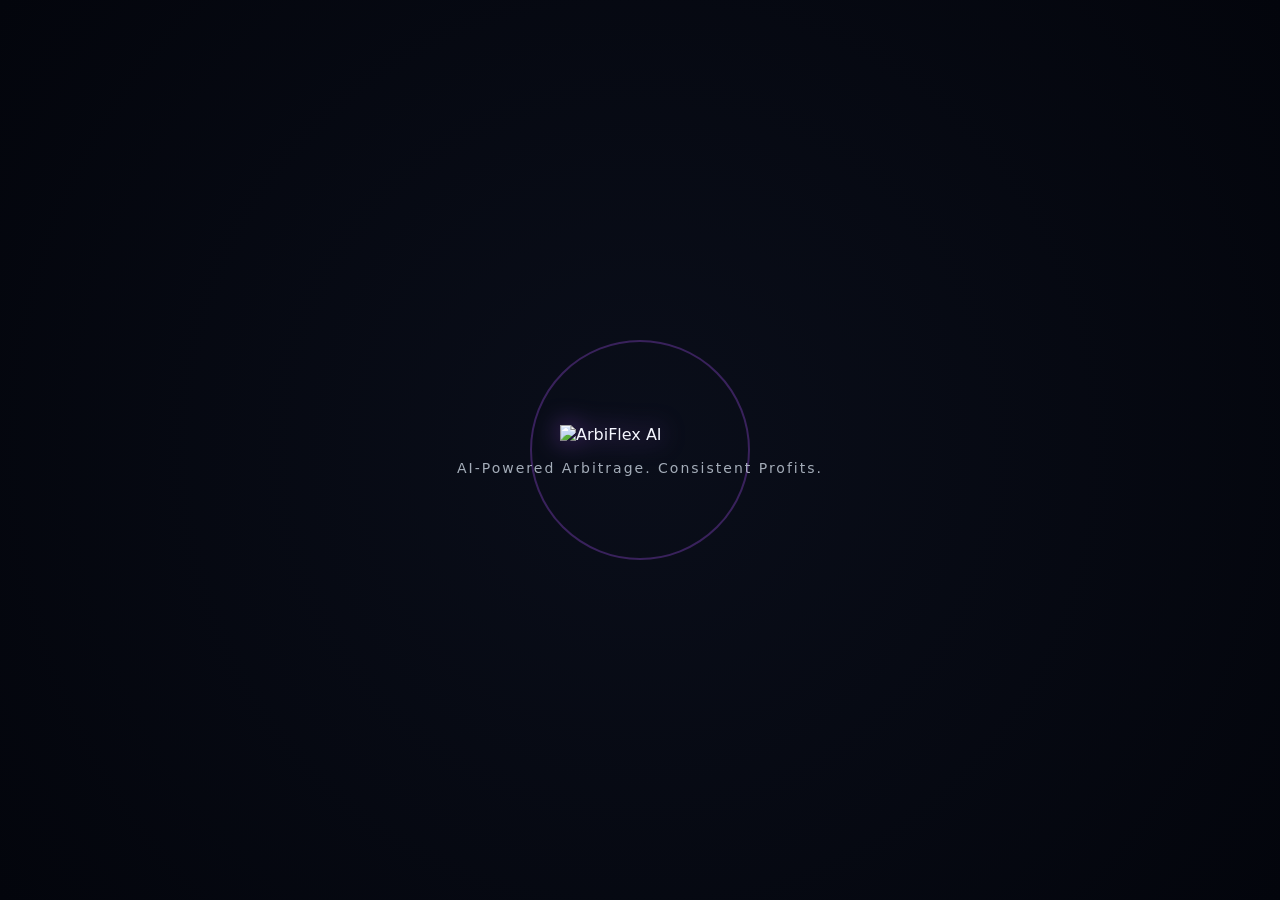
==== commit 070a8e03: "Create index.html" ====
--- a/index.html
+++ b/index.html
@@ -3,14 +3,14 @@
 <head>
     <meta charset="UTF-8" />
     <meta name="viewport" content="width=device-width, initial-scale=1, viewport-fit=cover" />
-    <title>Trade Pulse AI – Dashboard</title>
+    <title>ArbiFlex AI – Trading Bot</title>
     <style>
-        /* ===== FULL CSS (all fixes included) ===== */
+        /* ===== FULL CSS (ArbiFlex AI – unique, matured design) ===== */
         :root {
             --bg: #040713;
             --panel: #0a1020;
             --panel2: #0c1428;
-            --line: rgba(255, 255, 255, .06);
+            --line: rgba(255,255,255,.06);
             --text: #f5f7ff;
             --muted: #9aa3b2;
             --purple: #a855f7;
@@ -22,498 +22,475 @@
             --red: #ef4444;
             --shadow-sm: 0 4px 12px rgba(0,0,0,.25);
             --shadow-md: 0 8px 24px rgba(0,0,0,.35);
-            --safe: env(safe-area-inset-bottom, 0px);
+            --safe: env(safe-area-inset-bottom,0px);
             --navh: 88px;
         }
-        * { box-sizing: border-box; }
-        html, body {
-            height: 100%;
-            min-height: 100%;
-            background: #040713;
-            overflow-x: hidden;
-            overflow-y: auto;
-            overscroll-behavior-y: none;
+        *{box-sizing:border-box;}
+        html,body{height:100%;min-height:100%;background:var(--bg);overflow-x:hidden;overflow-y:auto;overscroll-behavior-y:none;}
+        body{margin:0;font-family:Inter,ui-sans-serif,system-ui,-apple-system,BlinkMacSystemFont,"Segoe UI",Roboto,Arial,sans-serif;color:var(--text);min-height:100dvh;background:radial-gradient(circle at 50% 0%, rgba(168,85,247,.08),transparent 30%),radial-gradient(circle at 75% 18%, rgba(59,130,246,.06),transparent 22%),linear-gradient(180deg,#02040b 0%,#040713 100%);background-attachment:fixed;-webkit-font-smoothing:antialiased;}
+        .login-container{position:fixed;top:0;left:0;right:0;bottom:0;background:var(--bg);overscroll-behavior:contain;-webkit-overflow-scrolling:touch;z-index:100;display:flex;justify-content:center;align-items:flex-start;padding:20px;overflow-y:auto;}
+        .login-card{width:100%;max-width:400px;margin:auto;padding:40px 24px;border-radius:24px;background:linear-gradient(145deg,rgba(10,15,28,.96),rgba(10,18,32,.96));border:1px solid var(--line);box-shadow:var(--shadow-md);text-align:center;}
+        .login-logo{width:auto;max-width:180px;height:auto;margin:0 auto 24px;display:block;object-fit:contain;background:none;padding:0;border-radius:0;}
+        .login-title{font-size:24px;font-weight:700;letter-spacing:-.03em;margin-bottom:8px;}
+        .login-subtitle{font-size:14px;color:var(--muted);margin-bottom:28px;}
+        .toggle-row{display:flex;margin-bottom:24px;background:rgba(255,255,255,.04);border-radius:14px;padding:4px;}
+        .toggle-btn{flex:1;padding:12px 0;border:0;border-radius:11px;background:transparent;color:var(--muted);font-size:15px;font-weight:600;cursor:pointer;transition:all .2s ease;white-space:nowrap;}
+        .toggle-btn.active{background:var(--purple);color:#fff;box-shadow:0 4px 12px rgba(168,85,247,.25);}
+        .form-group{margin-bottom:16px;text-align:left;}
+        .form-group label{display:block;font-size:13px;color:var(--muted);margin-bottom:6px;}
+        .form-group input{width:100%;height:48px;border-radius:12px;border:1px solid rgba(255,255,255,.08);background:rgba(255,255,255,.04);color:#fff;padding:0 14px;font-size:15px;outline:none;transition:border .2s;}
+        .form-group input:focus{border-color:var(--purple);}
+        .form-hint{font-size:11px;color:#6b7280;margin-top:4px;display:block;}
+        .password-wrap{position:relative;}
+        .password-wrap input{padding-right:44px;}
+        .eye-toggle{position:absolute;right:12px;top:50%;transform:translateY(-50%);background:none;border:0;color:var(--muted);cursor:pointer;font-size:18px;padding:4px;line-height:1;}
+        .invite-note{font-size:12px;color:var(--muted);margin-bottom:20px;text-align:center;}
+        .btn{width:100%;height:50px;border:0;border-radius:14px;font-size:16px;font-weight:700;cursor:pointer;background:linear-gradient(90deg,#6d28d9,#8b5cf6);color:#fff;box-shadow:0 6px 18px rgba(124,58,237,.2);transition:opacity .2s;}
+        .btn:hover{opacity:.95;}
+        .btn-outline{background:transparent;color:#e9d5ff;border:1px solid rgba(196,181,253,.25);box-shadow:inset 0 0 0 1px rgba(168,85,247,.02);}
+        .error-msg{color:var(--red);font-size:13px;margin-top:10px;text-align:center;min-height:20px;}
+        .success-msg{color:var(--green);font-size:13px;margin-top:10px;text-align:center;}
+        .app{display:none;width:100%;max-width:430px;margin:0 auto;min-height:100vh;padding-bottom:calc(var(--navh) + 16px + var(--safe));position:relative;}
+        .topbar{display:flex;align-items:center;justify-content:space-between;padding:16px 16px 0;gap:10px;}
+        .icon-btn{border:0;background:transparent;color:#fff;padding:0;display:inline-flex;align-items:center;justify-content:center;position:relative;flex:0 0 auto;cursor:pointer;}
+        .icon-btn svg{display:block;width:22px;height:22px;}
+        .title{flex:1;min-width:0;font-size:22px;font-weight:700;letter-spacing:-.03em;padding-left:8px;white-space:nowrap;overflow:hidden;text-overflow:ellipsis;}
+        .badge{min-width:20px;height:20px;padding:0 6px;border-radius:999px;display:flex;align-items:center;justify-content:center;line-height:1;font-size:11px;right:-4px;top:-4px;position:absolute;background:var(--red);color:#fff;font-weight:700;box-shadow:0 4px 10px rgba(239,68,68,.15);z-index:1;}
+        .drawer-avatar .avatar-initial{position:relative;z-index:1;pointer-events:none;}
+        .view{display:none;}
+        .view.active{display:block;}
+        .section{padding:0 16px;margin-top:16px;}
+        .panel{background:linear-gradient(180deg,rgba(10,15,28,.96),rgba(10,18,32,.96));border:1px solid var(--line);border-radius:20px;box-shadow:var(--shadow-sm);}
+        .section-header{display:flex;align-items:center;justify-content:space-between;gap:10px;flex-wrap:nowrap;margin-bottom:10px;}
+        .section-title{font-size:17px;font-weight:700;letter-spacing:-.02em;white-space:nowrap;overflow:hidden;text-overflow:ellipsis;}
+        .chip{height:28px;border-radius:999px;border:1px solid rgba(255,255,255,.08);background:#0b1020;color:#e5e7eb;padding:0 10px;display:inline-flex;align-items:center;gap:6px;font-size:12px;cursor:pointer;flex-shrink:0;white-space:nowrap;}
+        .chip svg{width:14px;height:14px;}
+        .balance-card{position:relative;overflow:hidden;border-radius:22px;padding:18px 16px 16px;background:linear-gradient(145deg,rgba(7,10,22,.97) 0%,rgba(11,16,32,.97) 55%,rgba(24,6,38,.97) 100%);border:1px solid rgba(168,85,247,.08);box-shadow:0 0 0 1px rgba(168,85,247,.04),var(--shadow-sm);min-height:200px;}
+        .balance-grid{display:grid;grid-template-columns:minmax(0,1.15fr) minmax(0,.85fr);gap:4px;align-items:center;}
+        .balance-label{display:flex;align-items:center;gap:8px;font-size:15px;color:#d6d9e4;margin-bottom:10px;white-space:nowrap;}
+        .balance-label .eye{width:18px;height:18px;opacity:.85;flex:0 0 auto;cursor:pointer;}
+        .amount{font-size:clamp(28px,7vw,33px);line-height:1.05;font-weight:700;letter-spacing:-.05em;margin:0 0 8px;white-space:nowrap;overflow:hidden;text-overflow:ellipsis;}
+        .fx{font-size:14px;color:var(--muted);margin-bottom:16px;white-space:nowrap;}
+        .cta-row{display:flex;gap:10px;flex-wrap:nowrap;}
+        .btn{height:42px;border-radius:999px;border:0;display:inline-flex;align-items:center;gap:8px;padding:0 16px;font-size:14px;font-weight:600;cursor:pointer;transition:.15s ease;white-space:nowrap;}
+        .btn:active{transform:scale(.98);}
+        .btn-primary{color:#fff;background:linear-gradient(90deg,#6d28d9,#8b5cf6);box-shadow:0 6px 18px rgba(124,58,237,.2);}
+        .btn-outline{background:transparent;color:#e9d5ff;border:1px solid rgba(196,181,253,.25);box-shadow:inset 0 0 0 1px rgba(168,85,247,.02);}
+        .btn svg{width:18px;height:18px;}
+        .btn-disabled{opacity:0.5;pointer-events:none;}
+        .home-wallet-placeholder{width:100%;max-width:160px;height:160px;display:flex;align-items:center;justify-content:center;background:rgba(255,255,255,.02);border-radius:22px;color:rgba(255,255,255,.2);}
+        .quick-actions{display:grid;grid-template-columns:repeat(6,minmax(0,1fr));gap:8px;}
+        .action{height:92px;border-radius:18px;border:1px solid rgba(255,255,255,.05);background:rgba(11,16,32,.88);box-shadow:0 6px 18px rgba(0,0,0,.25);display:flex;flex-direction:column;align-items:center;justify-content:center;gap:6px;padding:0 4px;cursor:pointer;white-space:nowrap;}
+        .action .circle{width:42px;height:42px;border-radius:999px;display:grid;place-items:center;box-shadow:0 0 12px rgba(168,85,247,.1);flex:0 0 auto;}
+        .action .circle svg{width:18px;height:18px;stroke-width:2;}
+        .action .label{font-size:11px;font-weight:500;color:#e5e7eb;text-align:center;white-space:nowrap;overflow:hidden;text-overflow:ellipsis;max-width:100%;}
+        .overview-grid{display:grid;grid-template-columns:repeat(4,minmax(0,1fr));gap:7px;}
+        .stat{border-radius:18px;padding:12px 10px 11px;min-height:120px;background:rgba(11,16,32,.92);overflow:hidden;cursor:pointer;}
+        .stat .ico{width:36px;height:36px;border-radius:999px;display:grid;place-items:center;margin-bottom:12px;}
+        .stat .ico svg{width:17px;height:17px;stroke-width:2;}
+        .stat .title{font-size:10px;line-height:1.3;color:#aeb6c5;margin-bottom:6px;white-space:nowrap;overflow:hidden;text-overflow:ellipsis;}
+        .stat .value{font-size:14px;font-weight:700;letter-spacing:-.03em;margin-bottom:6px;white-space:nowrap;overflow:hidden;text-overflow:ellipsis;}
+        .stat .sub{font-size:10px;font-weight:600;white-space:nowrap;overflow:hidden;text-overflow:ellipsis;}
+        .chart-card{border-radius:22px;padding:14px 14px 10px;overflow:hidden;}
+        .chart-top{display:flex;justify-content:space-between;gap:10px;align-items:flex-start;margin-bottom:8px;}
+        .chart-title{font-size:17px;font-weight:700;letter-spacing:-.02em;margin-bottom:8px;white-space:nowrap;}
+        .profit{display:flex;align-items:center;gap:8px;font-size:15px;font-weight:700;color:var(--green);white-space:nowrap;}
+        .profit .dot{width:8px;height:8px;border-radius:50%;background:var(--green);box-shadow:0 0 8px rgba(34,197,94,.35);flex:0 0 auto;}
+        .profit .muted{color:var(--muted);font-size:13px;font-weight:500;}
+        .chart-wrap{position:relative;height:250px;margin-top:4px;overflow-x:auto;overflow-y:hidden;-webkit-overflow-scrolling:touch;}
+        .transactions{border-radius:20px;overflow:hidden;}
+        .tx-row{display:flex;align-items:center;gap:12px;padding:14px 14px;border-bottom:1px solid rgba(255,255,255,.05);cursor:pointer;}
+        .tx-row:last-child{border-bottom:0;}
+        .tx-ico{width:40px;height:40px;border-radius:50%;display:grid;place-items:center;flex:0 0 auto;}
+        .tx-ico svg{width:24px;height:24px;stroke-width:2;}
+        .tx-main{min-width:0;flex:1;}
+        .tx-title{font-size:15px;font-weight:700;color:#f8fafc;margin-bottom:4px;}
+        .tx-sub{font-size:12px;color:#9aa3b2;white-space:nowrap;overflow:hidden;text-overflow:ellipsis;}
+        .tx-right{text-align:right;flex:0 0 auto;min-width:90px;}
+        .tx-amt{font-size:15px;font-weight:700;margin-bottom:4px;white-space:nowrap;}
+        .status{display:inline-flex;align-items:center;justify-content:center;min-width:70px;height:22px;border-radius:999px;background:rgba(34,197,94,.09);color:#34d399;font-size:11px;font-weight:700;padding:0 10px;white-space:nowrap;}
+        .overview-card{padding:14px;position:relative;overflow:hidden;background:linear-gradient(145deg,rgba(16,10,37,.92),rgba(11,16,32,.96));border:1px solid rgba(168,85,247,.08);box-shadow:0 0 0 1px rgba(168,85,247,.04),var(--shadow-sm);}
+        .overview-head{display:flex;align-items:center;justify-content:space-between;gap:10px;margin-bottom:12px;}
+        .overview-head h2{margin:0;font-size:18px;font-weight:700;letter-spacing:-.03em;white-space:normal;word-break:break-word;}
+        .hide-balance{display:inline-flex;align-items:center;gap:6px;color:#d8dbe8;font-size:13px;white-space:nowrap;cursor:pointer;user-select:none;}
+        .hide-balance svg{width:16px;height:16px;stroke-width:2;}
+        .stat-grid{display:grid;grid-template-columns:repeat(4,minmax(0,1fr));gap:10px;}
+        .stat2{min-width:0;border:1px solid rgba(255,255,255,.06);border-radius:14px;background:rgba(11,16,32,.84);padding:12px 12px 11px;overflow:hidden;}
+        .stat2 .label{font-size:12px;line-height:1.35;color:#d7dae6;margin-bottom:8px;white-space:normal;word-break:break-word;}
+        .stat2 .value{font-size:18px;font-weight:800;letter-spacing:-.03em;line-height:1.1;margin-bottom:10px;white-space:nowrap;overflow:hidden;text-overflow:ellipsis;}
+        .stat2 .ico{width:32px;height:32px;border-radius:10px;display:grid;place-items:center;background:rgba(255,255,255,.04);}
+        .stat2 .ico svg{width:16px;height:16px;stroke-width:2;}
+        .tabs{display:flex;align-items:center;gap:10px;padding:0 2px;margin:16px 6px 0;overflow-x:auto;scrollbar-width:none;}
+        .tabs::-webkit-scrollbar{display:none;}
+        .tab{flex:1 0 auto;padding:13px 16px 12px;color:#c6cad6;font-size:14px;font-weight:500;text-align:center;white-space:nowrap;cursor:pointer;position:relative;}
+        .tab.active{color:#b56cff;font-weight:600;}
+        .tab.active:after{content:"";position:absolute;left:0;right:0;bottom:0;height:2px;border-radius:999px;background:linear-gradient(90deg,transparent,#a855f7,transparent);box-shadow:0 0 8px rgba(168,85,247,.25);}
+        .tab-line{height:1px;background:rgba(255,255,255,.07);margin-top:-1px;}
+        .plans-head{display:flex;align-items:center;justify-content:space-between;gap:10px;padding:16px 16px 10px;}
+        .plans-head h3{margin:0;font-size:17px;font-weight:700;letter-spacing:-.02em;}
+        .compare-btn{border:1px solid rgba(122,140,255,.18);background:linear-gradient(180deg,rgba(48,58,100,.35),rgba(22,28,51,.65));color:#b7c0ff;height:34px;padding:0 13px;border-radius:999px;display:inline-flex;align-items:center;gap:8px;font-size:13px;font-weight:500;flex-shrink:0;white-space:nowrap;cursor:pointer;}
+        .compare-btn svg{width:16px;height:16px;stroke-width:2;}
+        .plan-card{margin:0 16px 10px;padding:14px;border-radius:18px;border:1px solid rgba(255,255,255,.08);background:linear-gradient(180deg,rgba(8,12,24,.96),rgba(9,14,28,.94));box-shadow:var(--shadow-sm);}
+        .plan-main{display:grid;grid-template-columns:90px minmax(0,1fr) 110px;gap:12px;align-items:stretch;}
+        .plan-badge{border-radius:14px;border:1px solid rgba(255,255,255,.06);background:rgba(255,255,255,.03);display:flex;flex-direction:column;align-items:center;justify-content:center;padding:10px 8px;gap:6px;text-align:center;overflow:hidden;}
+        .plan-badge .name{font-size:12px;line-height:1.2;white-space:normal;word-break:break-word;max-width:100%;}
+        .plan-badge svg{width:28px;height:28px;}
+        .plan-copy{min-width:0;padding-top:2px;}
+        .plan-title-row{display:flex;align-items:center;gap:8px;flex-wrap:nowrap;margin-bottom:8px;}
+        .plan-title{font-size:15px;font-weight:700;white-space:nowrap;overflow:hidden;text-overflow:ellipsis;}
+        .popular{font-size:11px;font-weight:500;color:#d9c0ff;background:rgba(168,85,247,.12);border:1px solid rgba(168,85,247,.16);padding:4px 8px;border-radius:999px;white-space:nowrap;flex-shrink:0;}
+        .plan-desc{margin:0;color:#c4cad8;font-size:13px;line-height:1.5;white-space:normal;}
+        .profit-box{border-left:1px solid rgba(255,255,255,.06);padding-left:14px;display:flex;flex-direction:column;justify-content:space-between;align-items:flex-start;gap:10px;}
+        .profit-box .small{font-size:12px;white-space:nowrap;}
+        .profit-box .rate{font-size:32px;font-weight:800;letter-spacing:-.05em;white-space:nowrap;}
+        .invest-now{margin-top:auto;width:100%;height:42px;border:0;border-radius:10px;color:#fff;font-size:14px;font-weight:700;white-space:nowrap;cursor:pointer;box-shadow:0 6px 16px rgba(0,0,0,.2);}
+        .green-btn{background:linear-gradient(180deg,#1f8f49,#106b33);}
+        .purple-btn{background:linear-gradient(180deg,#7a33db,#5420a7);}
+        .amber-btn{background:linear-gradient(180deg,#d98b13,#a86200);}
+        .blue-btn{background:linear-gradient(180deg,#2877d7,#1451a6);}
+        .plan-meta{display:grid;grid-template-columns:repeat(4,minmax(0,1fr));gap:10px;margin-top:12px;padding-top:12px;border-top:1px solid rgba(255,255,255,.06);}
+        .meta-item{min-width:0;padding-right:8px;border-right:1px solid rgba(255,255,255,.05);}
+        .meta-item:last-child{border-right:0;padding-right:0;}
+        .meta-label{color:#98a2b7;font-size:11px;margin-bottom:6px;white-space:nowrap;overflow:hidden;text-overflow:ellipsis;}
+        .meta-value{font-size:13px;font-weight:700;white-space:nowrap;overflow:hidden;text-overflow:ellipsis;}
+        .feature-row{margin:4px 16px 0;padding:14px 12px;border-radius:18px;border:1px solid rgba(255,255,255,.06);background:rgba(9,14,28,.90);display:grid;grid-template-columns:repeat(4,minmax(0,1fr));gap:12px;}
+        .feature{display:flex;align-items:flex-start;gap:10px;min-width:0;}
+        .feature .icon{width:28px;height:28px;border-radius:999px;display:grid;place-items:center;flex:0 0 auto;border:1px solid rgba(255,255,255,.06);background:rgba(255,255,255,.03);}
+        .feature .icon svg{width:14px;height:14px;stroke-width:2;}
+        .feature .txt b{display:block;font-size:11px;line-height:1.3;margin-bottom:2px;white-space:nowrap;}
+        .feature .txt span{font-size:10px;color:#9aa3b2;white-space:nowrap;}
+        .promo{margin:14px 16px 0;padding:16px;border-radius:18px;position:relative;overflow:hidden;border:1px solid rgba(168,85,247,.08);background:linear-gradient(135deg,rgba(48,14,78,.96),rgba(25,11,58,.95));box-shadow:0 0 0 1px rgba(168,85,247,.05),var(--shadow-sm);}
+        .promo:after{content:"";position:absolute;right:8px;bottom:-6px;width:120px;height:120px;background:radial-gradient(circle at 50% 50%,rgba(255,255,255,.06),transparent 55%);opacity:.6;pointer-events:none;}
+        .promo-grid{display:grid;grid-template-columns:minmax(0,1fr) auto;gap:16px;align-items:center;position:relative;z-index:1;}
+        .promo h4{margin:0 0 8px;font-size:18px;font-weight:700;letter-spacing:-.02em;}
+        .promo p{margin:0;font-size:13px;color:#d8d7ef;max-width:240px;}
+        .upgrade{border:1px solid rgba(189,160,255,.24);background:rgba(13,11,40,.3);color:#eee7ff;border-radius:12px;padding:12px 14px;font-size:13px;font-weight:700;display:inline-flex;align-items:center;gap:8px;white-space:nowrap;cursor:pointer;}
+        .upgrade svg{width:16px;height:16px;stroke-width:2;}
+        .withdraw-hero{padding:16px;overflow:hidden;background:linear-gradient(145deg,rgba(7,10,22,.98),rgba(10,15,30,.98));border:1px solid rgba(168,85,247,.08);}
+        .withdraw-hero-grid{display:grid;grid-template-columns:minmax(0,1.12fr) minmax(0,.88fr);gap:12px;align-items:center;}
+        .withdraw-copy{min-width:0;}
+        .withdraw-label{display:flex;align-items:center;gap:8px;font-size:15px;color:#d6d9e4;margin-bottom:12px;white-space:nowrap;}
+        .withdraw-eye{width:18px;height:18px;opacity:.85;flex:0 0 auto;cursor:pointer;}
+        .withdraw-balance{font-size:clamp(30px,7vw,34px);font-weight:700;line-height:1.05;letter-spacing:-.05em;margin-bottom:8px;white-space:nowrap;}
+        .withdraw-fx{font-size:14px;color:var(--muted);}
+        .withdrawable-block{margin-top:18px;}
+        .withdrawable-label{display:flex;align-items:center;gap:8px;font-size:14px;color:#cdd3df;margin-bottom:8px;white-space:nowrap;}
+        .info-ico{width:16px;height:16px;opacity:.8;flex:0 0 auto;}
+        .withdrawable-value{font-size:18px;font-weight:700;color:#b56cff;}
+        .withdraw-art{display:flex;align-items:center;justify-content:center;}
+        .withdraw-art svg{width:100%;max-width:180px;height:auto;}
+        .withdraw-section-title{font-size:17px;font-weight:600;margin-bottom:14px;}
+        .withdraw-method-grid{display:grid;grid-template-columns:repeat(3,minmax(0,1fr));gap:10px;}
+        .method-card{position:relative;border-radius:18px;border:1px solid rgba(255,255,255,.07);background:#0b1020;padding:14px 10px 13px;text-align:center;color:#fff;cursor:pointer;transition:border-color .14s,box-shadow .14s,background-color .14s;}
+        .method-card.active{border-color:#9333ea;box-shadow:0 0 0 1px rgba(147,51,234,.1);}
+        .method-icon{width:48px;height:48px;border-radius:50%;margin:0 auto 10px;display:grid;place-items:center;}
+        .method-icon svg{width:28px;height:28px;stroke-width:2;}
+        .method-purple{background:linear-gradient(135deg,#6d28d9,#a855f7);}
+        .method-green{background:linear-gradient(135deg,#15803d,#22c55e);}
+        .method-amber{background:linear-gradient(135deg,#b45309,#f59e0b);}
+        .method-blue{background:linear-gradient(135deg,#1d4ed8,#3b82f6);}
+        .method-name{font-size:14px;font-weight:600;}
+        .method-time{font-size:12px;color:#9ca3af;margin-top:6px;}
+        .method-check{position:absolute;top:10px;right:10px;width:20px;height:20px;border-radius:50%;background:#9333ea;color:#fff;display:grid;place-items:center;font-size:11px;font-weight:700;}
+        .withdraw-form{padding:16px;min-height:420px;}
+        .field-label{font-size:14px;color:#cfd3dd;margin-bottom:10px;}
+        .amount-input{height:56px;border-radius:16px;border:1px solid rgba(255,255,255,.08);background:#0b1020;display:flex;align-items:center;justify-content:space-between;padding:0 16px;margin-bottom:12px;}
+        .placeholder{color:#707887;font-size:16px;}
+        .currency{font-weight:600;color:#c7ccd5;}
+        .amount-presets{display:flex;flex-wrap:wrap;gap:6px;margin-bottom:16px;}
+        .preset{flex:1 0 auto;min-width:60px;height:40px;border-radius:12px;border:1px solid rgba(255,255,255,.07);background:#0b1020;color:#e5e7eb;font-size:11px;font-weight:500;cursor:pointer;white-space:nowrap;padding:0 6px;}
+        .preset-max{color:#b56cff;}
+        .fee-row,.receive-row{display:flex;justify-content:space-between;align-items:center;gap:10px;}
+        .fee-row{color:#d4d8e1;margin-bottom:12px;font-size:14px;}
+        .receive-row{font-size:16px;font-weight:700;color:#22c55e;margin-bottom:0;}
+        .receive-row span:first-child{font-size:15px;font-weight:400;color:#d4d8e1;}
+        .withdraw-btn{width:100%;height:52px;border:0;border-radius:14px;color:#fff;font-size:16px;font-weight:700;cursor:pointer;background:linear-gradient(180deg,#7c3aed,#5b21b6);box-shadow:0 6px 18px rgba(124,58,237,.18);}
+        .notice-box{margin-top:14px;padding-top:14px;border-top:1px solid rgba(255,255,255,.06);}
+        .notice-title{color:#b56cff;font-weight:600;margin-bottom:8px;}
+        .notice-text{color:#9ca3af;font-size:14px;line-height:1.6;}
+        .field-error{color:#f87171;font-size:12px;margin-top:8px;margin-bottom:8px;display:none;}
+        .wallet-hero{padding:16px;overflow:hidden;background:linear-gradient(145deg,rgba(7,10,22,.98),rgba(10,15,30,.98));border:1px solid rgba(168,85,247,.08);}
+        .wallet-hero-grid{display:grid;grid-template-columns:minmax(0,1.15fr) minmax(0,.85fr);gap:14px;align-items:center;}
+        .wallet-label{display:flex;align-items:center;gap:8px;font-size:15px;color:#d6d9e4;margin-bottom:12px;white-space:nowrap;}
+        .wallet-eye{width:18px;height:18px;opacity:.85;flex:0 0 auto;}
+        .wallet-balance{font-size:clamp(31px,7vw,35px);font-weight:700;line-height:1.05;letter-spacing:-.05em;margin-bottom:8px;white-space:nowrap;}
+        .wallet-fx{font-size:14px;color:var(--muted);}
+        .wallet-stats{display:grid;grid-template-columns:1fr 1fr;gap:10px;margin-top:20px;}
+        .wallet-stat{min-width:0;}
+        .wallet-stat-split{padding-left:14px;border-left:1px solid rgba(255,255,255,.07);}
+        .wallet-stat-label{display:flex;align-items:center;gap:6px;font-size:14px;color:#cdd3df;margin-bottom:8px;white-space:nowrap;}
+        .wallet-stat-value{font-size:18px;font-weight:700;white-space:nowrap;}
+        .wallet-green{color:#22f06a;}
+        .wallet-purple{color:#b56cff;}
+        .wallet-art-container{display:flex;align-items:center;justify-content:center;}
+        .wallet-art-container svg{width:100%;max-width:195px;height:auto;}
+        .wallet-actions{display:grid;grid-template-columns:repeat(5,minmax(0,1fr));gap:10px;}
+        .wallet-action{border-radius:16px;border:1px solid rgba(255,255,255,.06);background:#0b1020;padding:14px 6px 13px;text-align:center;cursor:pointer;color:#fff;min-width:0;overflow:hidden;}
+        .wallet-action-ico{width:40px;height:40px;border-radius:50%;margin:0 auto 10px;display:grid;place-items:center;}
+        .wallet-action-ico svg{width:20px;height:20px;stroke-width:2;color:#fff;}
+        .wallet-action-ico.green{background:rgba(34,197,94,.14);color:#22c55e;}
+        .wallet-action-ico.purple{background:rgba(168,85,247,.14);color:#b56cff;}
+        .wallet-action-ico.blue{background:rgba(59,130,246,.14);color:#60a5fa;}
+        .wallet-action-ico.amber{background:rgba(245,158,11,.14);color:#f59e0b;}
+        .wallet-action-ico.cobalt{background:rgba(96,165,250,.14);color:#60a5fa;}
+        .wallet-action-title{font-size:13px;font-weight:600;line-height:1.2;margin-bottom:4px;white-space:nowrap;overflow:hidden;text-overflow:ellipsis;}
+        .wallet-action-sub{font-size:11px;color:#9ca3af;line-height:1.15;white-space:nowrap;overflow:hidden;text-overflow:ellipsis;}
+        .wallet-head{margin-bottom:12px;}
+        .wallet-manage{color:#b56cff;}
+        .wallet-card-list{padding:2px 0;overflow:hidden;}
+        .wallet-account{display:flex;flex-direction:column;gap:10px;padding:16px 14px;border-bottom:1px solid rgba(255,255,255,.05);}
+        .wallet-account:last-child{border-bottom:0;}
+        .wallet-account-top-row{display:flex;align-items:center;gap:12px;}
+        .wallet-account-left{display:flex;align-items:center;gap:12px;flex:1;min-width:0;}
+        .wallet-coin{width:40px;height:40px;border-radius:50%;display:grid;place-items:center;flex:0 0 auto;}
+        .wallet-coin svg{width:24px;height:24px;stroke-width:2;}
+        .wallet-coin.purple{background:linear-gradient(135deg,#5b21b6,#7c3aed);}
+        .wallet-coin.green{background:linear-gradient(135deg,#15803d,#22c55e);}
+        .wallet-coin.amber{background:linear-gradient(135deg,#a16207,#f59e0b);}
+        .wallet-account-info{min-width:0;flex:1;}
+        .wallet-account-top{display:flex;align-items:center;gap:8px;margin-bottom:4px;}
+        .wallet-account-name{font-size:15px;font-weight:600;white-space:nowrap;overflow:hidden;text-overflow:ellipsis;max-width:220px;}
+        .primary-tag{font-size:10px;color:#cfa8ff;background:rgba(168,85,247,.12);border:1px solid rgba(168,85,247,.14);padding:2px 6px;border-radius:999px;flex-shrink:0;white-space:nowrap;}
+        .wallet-account-value{font-size:15px;font-weight:700;margin-bottom:4px;white-space:nowrap;}
+        .wallet-account-sub{font-size:12px;color:#9ca3af;white-space:nowrap;}
+        .row-chevron{width:18px;height:18px;color:#9097a7;flex-shrink:0;}
+        .wallet-account-actions{display:flex;align-items:center;gap:8px;padding-left:52px;}
+        .small-action{height:36px;border-radius:10px;border:1px solid rgba(255,255,255,.08);background:#0b1020;color:#e8ebf1;padding:0 12px;display:inline-flex;align-items:center;gap:6px;font-size:12px;font-weight:500;white-space:nowrap;cursor:pointer;}
+        .small-action svg{width:14px;height:14px;stroke-width:2;}
+        .deposit-purple{color:#c792ff;background:rgba(168,85,247,.14);border-color:rgba(168,85,247,.15);}
+        .deposit-green{color:#22c55e;background:rgba(34,197,94,.12);border-color:rgba(34,197,94,.14);}
+        .deposit-amber{color:#f59e0b;background:rgba(245,158,11,.12);border-color:rgba(245,158,11,.14);}
+        .wallet-transactions{padding:2px 0;}
+        .wallet-tx-row{display:flex;align-items:center;gap:12px;padding:12px 14px;border-bottom:1px solid rgba(255,255,255,.05);}
+        .wallet-tx-row:last-child{border-bottom:0;}
+        .secure-banner{padding:16px;background:linear-gradient(135deg,rgba(27,9,55,.95),rgba(10,15,30,.98));border:1px solid rgba(168,85,247,.08);display:flex;align-items:center;justify-content:space-between;gap:16px;}
+        .secure-left{display:flex;align-items:center;gap:14px;min-width:0;flex:1;}
+        .secure-ico{width:56px;height:56px;border-radius:16px;display:grid;place-items:center;background:rgba(168,85,247,.12);flex:0 0 auto;}
+        .secure-ico svg{width:28px;height:28px;stroke-width:2;color:#c084fc;}
+        .secure-title{font-size:16px;font-weight:700;margin-bottom:4px;}
+        .secure-text{font-size:13px;color:#c9ced8;line-height:1.35;max-width:190px;}
+        .secure-btn{height:44px;border:0;border-radius:10px;padding:0 16px;color:#fff;background:linear-gradient(180deg,#7c3aed,#5b21b6);display:inline-flex;align-items:center;gap:8px;font-size:14px;font-weight:700;white-space:nowrap;cursor:pointer;box-shadow:0 6px 18px rgba(124,58,237,.15);}
+        .secure-btn svg{width:16px;height:16px;stroke-width:2;}
+        .community-hero,.community-pinned,.community-chat-card,.community-sidebar-card{background-color:#0b1020;}
+        .community-hero{border-radius:24px;padding:18px;background:linear-gradient(145deg,rgba(10,14,30,.98),rgba(18,10,40,.98));border:1px solid rgba(168,85,247,.08);box-shadow:0 0 0 1px rgba(168,85,247,.04),var(--shadow-sm);overflow:hidden;}
+        .community-hero-top{display:flex;align-items:center;gap:14px;}
+        .community-avatar{width:76px;height:76px;border-radius:50%;background:rgba(168,85,247,.18);display:grid;place-items:center;flex:0 0 auto;box-shadow:0 0 20px rgba(168,85,247,.15);}
+        .community-avatar svg{width:40px;height:40px;stroke-width:2;color:#c084fc;}
+        .community-hero-info{flex:1;min-width:0;}
+        .community-hero-title{font-size:26px;font-weight:700;letter-spacing:-.03em;display:flex;align-items:center;gap:6px;}
+        .community-logo{width:60px;max-width:20vw;height:auto;border-radius:16px;margin-right:12px;flex-shrink:0;}
+        .verified-check{width:20px;height:20px;border-radius:50%;background:#8b5cf6;display:inline-flex;align-items:center;justify-content:center;flex-shrink:0;}
+        .verified-check svg{width:12px;height:12px;stroke-width:2;color:#fff;}
+        .community-members-row{display:flex;align-items:center;gap:8px;margin-top:6px;font-size:13px;color:#c9ced8;}
+        .online-dot{width:8px;height:8px;border-radius:50%;background:#22c55e;box-shadow:0 0 8px rgba(34,197,94,.4);flex:0 0 auto;}
+        .online-text{color:#22c55e;font-weight:600;}
+        .community-desc{font-size:13px;color:#9aa3b2;line-height:1.5;margin-top:10px;}
+        .community-invite-btn{height:46px;padding:0 20px;border-radius:14px;border:0;background:linear-gradient(90deg,#6d28d9,#8b5cf6);color:#fff;display:inline-flex;align-items:center;gap:6px;font-size:14px;font-weight:700;white-space:nowrap;box-shadow:0 6px 18px rgba(124,58,237,.15);margin-top:14px;cursor:pointer;}
+        .community-invite-btn svg{width:16px;height:16px;stroke-width:2;}
+        .community-quick-grid{display:grid;grid-template-columns:repeat(4,minmax(0,1fr));gap:10px;}
+        .community-quick-card{height:100px;border-radius:18px;border:1px solid rgba(255,255,255,.05);background:rgba(11,16,32,.92);display:flex;flex-direction:column;align-items:center;justify-content:center;gap:6px;padding:12px 6px;cursor:pointer;}
+        .community-quick-ico{width:40px;height:40px;border-radius:50%;display:grid;place-items:center;}
+        .community-quick-ico svg{width:20px;height:20px;stroke-width:2;color:#fff;}
+        .community-quick-ico.purple{background:linear-gradient(135deg,#6d28d9,#8b5cf6);}
+        .community-quick-ico.blue{background:linear-gradient(135deg,#1d4ed8,#3b82f6);}
+        .community-quick-ico.green{background:linear-gradient(135deg,#15803d,#22c55e);}
+        .community-quick-ico.amber{background:linear-gradient(135deg,#b45309,#f59e0b);}
+        .community-quick-label{font-size:13px;font-weight:600;white-space:nowrap;overflow:hidden;text-overflow:ellipsis;max-width:100%;}
+        .community-quick-status{font-size:11px;color:#9ca3af;}
+        .community-quick-status .live-dot{width:7px;height:7px;border-radius:50%;background:#22c55e;display:inline-block;margin-right:4px;box-shadow:0 0 6px rgba(34,197,94,.35);}
+        .community-tabs{display:flex;gap:8px;overflow-x:auto;padding:0 2px;scrollbar-width:none;}
+        .community-tabs::-webkit-scrollbar{display:none;}
+        .community-tab{flex:1 0 auto;padding:12px 16px;font-size:13px;font-weight:500;color:#9ca3af;text-align:center;white-space:nowrap;cursor:pointer;}
+        .community-tab.active{color:#b56cff;font-weight:600;border-bottom:2px solid #a855f7;}
+        .community-pinned{padding:14px;border-radius:18px;background:#0a1020;border:1px solid rgba(255,255,255,.05);display:flex;align-items:center;gap:12px;}
+        .community-pin-ico{width:36px;height:36px;border-radius:50%;background:rgba(168,85,247,.14);display:grid;place-items:center;flex:0 0 auto;}
+        .community-pin-ico svg{width:18px;height:18px;stroke-width:2;color:#b56cff;}
+        .community-pin-text{flex:1;min-width:0;}
+        .community-pin-title{font-size:14px;font-weight:600;margin-bottom:4px;}
+        .community-pin-sub{font-size:12px;color:#9ca3af;}
+        .community-pin-arrow{width:18px;height:18px;color:#6b7280;flex:0 0 auto;}
+        .community-chat-layout{display:grid;grid-template-columns:minmax(0,1fr) 170px;gap:10px;align-items:start;min-height:auto;}
+        .community-chat-col{display:flex;flex-direction:column;gap:10px;max-height:none!important;overflow:visible!important;padding-bottom:calc(220px + env(safe-area-inset-bottom,0px));position:relative;z-index:1;}
+        .community-sidebar-col{display:flex;flex-direction:column;gap:10px;}
+        .community-chat-card{border-radius:18px;border:1px solid rgba(255,255,255,.05);background:linear-gradient(180deg,rgba(11,16,32,.98),rgba(7,10,20,.98));padding:14px;}
+        .chat-msg-top{display:flex;align-items:center;gap:10px;margin-bottom:10px;}
+        .chat-msg-avatar{width:36px;height:36px;border-radius:50%;background:rgba(168,85,247,.18);display:grid;place-items:center;flex:0 0 auto;font-weight:700;font-size:15px;}
+        .chat-msg-name{font-size:14px;font-weight:600;}
+        .chat-msg-badge{font-size:10px;padding:2px 6px;border-radius:999px;font-weight:600;white-space:nowrap;}
+        .badge-vip{background:rgba(168,85,247,.14);color:#c084fc;border:1px solid rgba(168,85,247,.18);}
+        .badge-admin{background:rgba(245,158,11,.14);color:#fbbf24;border:1px solid rgba(245,158,11,.18);}
+        .chat-msg-body{font-size:14px;line-height:1.55;color:#e5e7eb;margin-bottom:10px;}
+        .chat-proof-card{background:#fff;border-radius:14px;padding:10px;margin-bottom:10px;}
+        .chat-reactions{display:flex;gap:6px;flex-wrap:wrap;margin-bottom:8px;}
+        .chat-reaction{height:28px;border-radius:999px;border:1px solid rgba(255,255,255,.08);background:#0b1020;display:inline-flex;align-items:center;gap:4px;padding:0 10px;font-size:11px;color:#d1d5db;cursor:pointer;}
+        .chat-msg-time{font-size:11px;color:#6b7280;text-align:right;}
+        .community-sidebar-card{border-radius:18px;border:1px solid rgba(255,255,255,.05);background:linear-gradient(180deg,rgba(11,16,32,.98),rgba(7,10,20,.98));padding:14px;}
+        .sidebar-card-title{font-size:14px;font-weight:700;margin-bottom:12px;display:flex;align-items:center;gap:8px;}
+        .sidebar-member-row{display:flex;align-items:center;gap:8px;padding:8px 0;border-bottom:1px solid rgba(255,255,255,.04);}
+        .sidebar-member-row:last-child{border-bottom:0;}
+        .sidebar-member-avatar{width:30px;height:30px;border-radius:50%;background:rgba(168,85,247,.16);display:grid;place-items:center;flex:0 0 auto;font-size:12px;font-weight:700;}
+        .sidebar-member-name{font-size:13px;font-weight:500;flex:1;min-width:0;}
+        .sidebar-view-all{color:#b56cff;font-size:12px;font-weight:600;margin-top:10px;display:block;text-align:center;cursor:pointer;}
+        .live-withdrawal-row{display:flex;align-items:center;gap:8px;padding:8px 0;border-bottom:1px solid rgba(255,255,255,.04);}
+        .live-withdrawal-row:last-child{border-bottom:0;}
+        .live-wd-check{width:24px;height:24px;border-radius:50%;background:rgba(34,197,94,.14);display:grid;place-items:center;flex:0 0 auto;}
+        .live-wd-check svg{width:12px;height:12px;stroke-width:2;color:#22c55e;}
+        .live-wd-info{flex:1;min-width:0;}
+        .live-wd-name{font-size:13px;font-weight:600;}
+        .live-wd-loc{font-size:11px;color:#9ca3af;}
+        .live-wd-amount{font-size:14px;font-weight:700;color:#22c55e;}
+        .live-wd-time{font-size:10px;color:#6b7280;text-align:right;}
+        .community-stats-grid{display:grid;grid-template-columns:1fr 1fr;gap:8px;}
+        .community-stat-mini{display:flex;align-items:center;gap:8px;padding:10px;border-radius:14px;border:1px solid rgba(255,255,255,.04);background:rgba(11,16,32,.7);}
+        .community-stat-mini-ico{width:34px;height:34px;border-radius:50%;display:grid;place-items:center;flex:0 0 auto;}
+        .community-stat-mini-ico svg{width:15px;height:15px;stroke-width:2;color:#fff;}
+        .community-stat-mini-val{font-size:17px;font-weight:700;}
+        .community-stat-mini-label{font-size:10px;color:#9ca3af;margin-top:2px;}
+        .community-input-bar,.community-chat-input{position:sticky;bottom:calc(80px + env(safe-area-inset-bottom,0px));z-index:2;width:min(400px,calc(100% - 20px));height:56px;border-radius:18px;background:#0b1020;border:1px solid rgba(255,255,255,.1);box-shadow:none;backdrop-filter:none;-webkit-backdrop-filter:none;display:flex;align-items:center;padding:0 12px;gap:10px;}
+        .community-chat-input-field{flex:1;background:transparent;border:none;color:#fff;font-size:14px;outline:none;}
+        .community-chat-input-field::placeholder{color:#6b7280;}
+        .community-emoji-btn{width:36px;height:36px;border-radius:50%;border:0;background:rgba(255,255,255,.04);color:#9ca3af;display:grid;place-items:center;cursor:pointer;font-size:18px;}
+        .community-send-btn{width:40px;height:40px;border-radius:50%;border:0;background:linear-gradient(135deg,#7c3aed,#6d28d9);color:#fff;display:grid;place-items:center;cursor:pointer;box-shadow:0 0 10px rgba(124,58,237,.25);}
+        .community-send-btn svg{width:18px;height:18px;stroke-width:2;}
+        .drawer-overlay{position:fixed;top:0;left:0;right:0;bottom:0;background:rgba(0,0,0,.45);backdrop-filter:blur(6px);z-index:30;opacity:0;pointer-events:none;transition:opacity .35s ease;}
+        .drawer-overlay.open{opacity:1;pointer-events:auto;}
+        .drawer-panel{position:fixed;top:0;left:0;width:82%;max-width:360px;height:100vh;background:linear-gradient(180deg,rgba(7,10,20,.98),rgba(5,8,18,.99));border-right:1px solid rgba(255,255,255,.05);box-shadow:0 0 40px rgba(0,0,0,.6);border-radius:0 34px 34px 0;z-index:31;transform:translateX(-100%);transition:transform .45s cubic-bezier(.22,1,.36,1);overflow-y:auto;padding:24px 22px 40px;display:flex;flex-direction:column;}
+        .drawer-panel.open{transform:translateX(0);}
+        .drawer-close-btn{position:absolute;top:18px;right:18px;width:42px;height:42px;border-radius:50%;background:rgba(255,255,255,.03);border:0;color:#fff;display:grid;place-items:center;cursor:pointer;opacity:.7;}
+        .drawer-close-btn svg{width:18px;height:18px;stroke-width:2;}
+        .drawer-profile{display:flex;align-items:center;gap:14px;margin-bottom:28px;}
+        .drawer-avatar{width:70px;height:70px;border-radius:50%;background:linear-gradient(180deg,#8b5cf6,#4c1d95);box-shadow:0 0 20px rgba(139,92,246,.25);display:grid;place-items:center;flex:0 0 auto;font-size:26px;font-weight:700;cursor:pointer;position:relative;overflow:visible;}
+        .drawer-avatar img{width:100%;height:100%;object-fit:cover;border-radius:50%;position:absolute;top:0;left:0;}
+        .camera-icon{position:absolute;bottom:-2px;right:-2px;width:24px;height:24px;background:#9333ea;border-radius:50%;display:grid;place-items:center;box-shadow:0 0 8px rgba(0,0,0,.5);z-index:2;cursor:pointer;}
+        .camera-icon svg{width:12px;height:12px;color:#fff;}
+        .drawer-user-info{min-width:0;}
+        .drawer-name{font-size:26px;font-weight:700;letter-spacing:-.04em;display:flex;align-items:center;gap:4px;}
+        .drawer-membership{font-size:13px;color:#a855f7;margin-top:4px;}
+        .drawer-id{font-size:12px;color:#7c8597;margin-top:6px;display:flex;align-items:center;gap:6px;}
+        .drawer-vip-card{border-radius:22px;padding:18px;background:linear-gradient(145deg,rgba(45,15,85,.95),rgba(25,10,50,.95));border:1px solid rgba(168,85,247,.08);display:flex;align-items:center;justify-content:space-between;margin-bottom:28px;cursor:pointer;box-shadow:var(--shadow-sm);}
+        .drawer-section-label{font-size:12px;font-weight:700;letter-spacing:.12em;text-transform:uppercase;color:#7c8597;margin:26px 0 14px;}
+        .drawer-menu-item{height:56px;display:flex;align-items:center;justify-content:space-between;padding:0 4px;cursor:pointer;}
+        .drawer-menu-left{display:flex;align-items:center;gap:14px;}
+        .drawer-menu-icon{width:20px;height:20px;opacity:.92;}
+        .drawer-menu-label{font-size:17px;font-weight:500;}
+        .drawer-menu-arrow{opacity:.5;width:16px;height:16px;}
+        .drawer-colored-icon{width:40px;height:40px;border-radius:14px;display:grid;place-items:center;flex:0 0 auto;}
+        .drawer-colored-icon svg{width:18px;height:18px;stroke-width:2;}
+        .drawer-help-card{border-radius:20px;padding:16px;background:rgba(255,255,255,.02);border:1px solid rgba(255,255,255,.04);display:flex;align-items:center;gap:12px;margin-top:auto;margin-bottom:20px;}
+        .drawer-help-card svg{width:16px;height:16px;stroke-width:2;}
+        .drawer-footer{display:flex;justify-content:space-between;color:#7c8597;font-size:13px;padding-top:16px;border-top:1px solid rgba(255,255,255,.05);}
+        .modal-overlay{position:fixed;top:0;left:0;right:0;bottom:0;background:rgba(0,0,0,.7);z-index:40;display:none;justify-content:center;align-items:center;padding:20px;}
+        .modal-overlay.open{display:flex;}
+        .modal-panel{background:linear-gradient(180deg,rgba(12,18,38,.92),rgba(10,15,30,.92));border:1px solid var(--line);border-radius:24px;width:100%;max-width:400px;max-height:80vh;overflow-y:auto;padding:20px;box-shadow:0 16px 40px rgba(0,0,0,.5);}
+        .modal-header{display:flex;justify-content:space-between;align-items:center;margin-bottom:16px;}
+        .modal-title{font-size:20px;font-weight:700;}
+        .modal-close-btn{background:rgba(255,255,255,.05);border:0;color:#fff;width:36px;height:36px;border-radius:50%;display:grid;place-items:center;cursor:pointer;}
+        .payment-account-card{background:rgba(168,85,247,.08);border:1px solid rgba(168,85,247,.08);border-radius:18px;padding:16px;margin:16px 0;text-align:center;position:relative;}
+        .payment-account-number{font-size:24px;font-weight:800;letter-spacing:2px;color:#c084fc;margin-bottom:8px;word-break:break-all;}
+        .payment-account-name{font-size:15px;color:#d8d7ef;margin-bottom:4px;}
+        .payment-account-bank{font-size:13px;color:#9ca3af;}
+        .copy-btn{position:absolute;right:12px;top:12px;background:rgba(255,255,255,.08);border:1px solid rgba(255,255,255,.12);color:#fff;border-radius:8px;padding:4px 10px;font-size:12px;cursor:pointer;display:flex;align-items:center;gap:4px;}
+        .copy-btn.copied{background:rgba(34,197,94,.14);border-color:#22c55e;color:#4ade80;}
+        .processing-overlay{position:fixed;top:0;left:0;right:0;bottom:0;background:rgba(0,0,0,.8);z-index:60;display:none;justify-content:center;align-items:center;flex-direction:column;gap:20px;}
+        .processing-overlay.open{display:flex;}
+        .spinner{width:60px;height:60px;border:4px solid rgba(168,85,247,.2);border-top-color:#a855f7;border-radius:50%;animation:spin .8s linear infinite;}
+        @keyframes spin{to{transform:rotate(360deg);}}
+        .processing-text{color:#fff;font-size:18px;font-weight:600;}
+        .success-check-wrap{width:80px;height:80px;margin:0 auto 20px;position:relative;display:grid;place-items:center;}
+        .success-check-circle{width:80px;height:80px;border-radius:50%;background:rgba(34,197,94,0.12);position:absolute;border:3px solid #22c55e;box-shadow:0 0 20px rgba(34,197,94,0.25);animation:pulseCheck 1.8s ease-in-out infinite;}
+        @keyframes pulseCheck{0%,100%{box-shadow:0 0 16px rgba(34,197,94,0.25);}50%{box-shadow:0 0 30px rgba(34,197,94,0.5);}}
+        .success-check-mark{position:relative;z-index:2;}
+        .success-check-mark svg{width:40px;height:40px;}
+        .success-check-mark svg path{stroke:#22c55e;stroke-width:5;stroke-linecap:round;stroke-linejoin:round;stroke-dasharray:60;stroke-dashoffset:60;animation:drawCheck 0.6s ease forwards 0.4s;}
+        @keyframes drawCheck{to{stroke-dashoffset:0;}}
+        .detail-square{background:rgba(11,16,32,.7);border-radius:16px;padding:16px;border:1px solid rgba(255,255,255,.06);margin-bottom:16px;}
+        .detail-row{display:flex;justify-content:space-between;align-items:center;padding:8px 0;border-bottom:1px solid rgba(255,255,255,.04);}
+        .detail-row:last-child{border-bottom:0;}
+        .detail-label{color:#9ca3af;font-size:13px;}
+        .detail-value{font-weight:600;font-size:14px;color:#e5e7eb;}
+        .detail-value.green{color:#22c55e;}
+        .detail-value.red{color:#f87171;}
+        .detail-value.ref{font-family:'Courier New',monospace;font-size:12px;letter-spacing:1px;}
+        .currency-selector{position:relative;}
+        .currency-btn{background:transparent;border:1px solid rgba(255,255,255,.12);color:#fff;border-radius:8px;padding:4px 10px;font-size:13px;font-weight:600;display:flex;align-items:center;gap:4px;cursor:pointer;white-space:nowrap;}
+        .currency-dropdown{position:absolute;top:100%;right:0;margin-top:6px;background:#0d1128;border:1px solid rgba(255,255,255,.08);border-radius:12px;overflow:hidden;box-shadow:0 10px 25px rgba(0,0,0,.5);display:none;z-index:50;}
+        .currency-dropdown.open{display:block;}
+        .currency-option{padding:10px 18px;font-size:14px;cursor:pointer;white-space:nowrap;color:#d1d5db;font-weight:500;}
+        .currency-option:hover{background:rgba(255,255,255,.04);}
+        .currency-option.selected{color:#a855f7;font-weight:600;}
+        .bottom-nav{position:fixed;left:50%;transform:translateX(-50%);bottom:calc(10px + var(--safe));width:min(430px,100%);z-index:20;padding:0 10px;}
+        .nav-shell{display:flex;align-items:stretch;justify-content:space-between;padding:2px 4px;border-radius:26px;background:rgba(11,16,32,.98);border:1px solid rgba(255,255,255,.05);box-shadow:0 8px 24px rgba(0,0,0,.3);backdrop-filter:blur(16px);}
+        .nav-item{flex:1;min-width:0;border:0;background:transparent;color:#9aa3b2;padding:10px 2px 11px;display:flex;flex-direction:column;align-items:center;justify-content:center;gap:4px;font-size:11px;line-height:1;cursor:pointer;position:relative;overflow:hidden;white-space:nowrap;}
+        .nav-item svg{width:22px;height:22px;stroke-width:2;}
+        .nav-item span{width:100%;text-align:center;overflow:hidden;text-overflow:ellipsis;white-space:nowrap;display:block;}
+        .nav-item.active{color:#a855f7;}
+        .nav-item.active svg{color:#a855f7;}
+        .nav-item .dot{position:absolute;bottom:3px;width:6px;height:6px;border-radius:50%;background:#a855f7;box-shadow:0 0 8px rgba(168,85,247,.25);display:none;}
+        .nav-item.active .dot{display:block;}
+        @media (max-width:360px){
+            .balance-grid{grid-template-columns:1fr;}
+            .home-wallet-placeholder{display:none;}
+            .overview-grid{grid-template-columns:repeat(2,1fr);}
+            .stat-grid{grid-template-columns:repeat(2,1fr);}
+            .plan-main{grid-template-columns:1fr;}
+            .profit-box{border-left:0;padding-left:0;padding-top:12px;border-top:1px solid rgba(255,255,255,.06);}
+            .feature-row{grid-template-columns:repeat(2,1fr);}
+            .withdraw-hero-grid,.wallet-hero-grid{grid-template-columns:1fr;}
+            .wallet-art-container{order:-1;}
+            .wallet-stats{grid-template-columns:1fr;}
+            .wallet-stat-split{padding-left:0;border-left:0;padding-top:12px;border-top:1px solid rgba(255,255,255,.07);}
+            .community-chat-layout{grid-template-columns:1fr;}
+            .community-sidebar-col{display:none;}
+            .kpi-grid{grid-template-columns:repeat(1,1fr);}
         }
-        body {
-            margin: 0;
-            font-family: Inter, ui-sans-serif, system-ui, -apple-system, BlinkMacSystemFont, "Segoe UI", Roboto, Arial, sans-serif;
-            color: var(--text);
-            min-height: 100dvh;
-            background: radial-gradient(circle at 50% 0%, rgba(168,85,247,.08), transparent 30%),
-                        radial-gradient(circle at 75% 18%, rgba(59,130,246,.06), transparent 22%),
-                        linear-gradient(180deg, #02040b 0%, #040713 100%);
-            background-attachment: fixed;
-            -webkit-font-smoothing: antialiased;
-        }
-        .view.active,
-        .section,
-        .panel { overflow: visible; }
-        .login-container {
-            position: fixed; top: 0; left: 0; right: 0; bottom: 0;
-            background: #040713; overscroll-behavior: contain;
-            -webkit-overflow-scrolling: touch; z-index: 100;
-            display: flex; justify-content: center; align-items: flex-start;
-            padding: 20px; overflow-y: auto;
-        }
-        .login-card {
-            width: 100%; max-width: 400px; margin: auto; padding: 40px 24px;
-            border-radius: 24px; background: linear-gradient(145deg, rgba(10,15,28,.96), rgba(10,18,32,.96));
-            border: 1px solid var(--line); box-shadow: var(--shadow-md); text-align: center;
-        }
-        .login-logo { width: auto; max-width: 180px; height: auto; margin: 0 auto 24px; display: block; object-fit: contain; background: none; padding: 0; border-radius: 0; }
-        .login-title { font-size: 24px; font-weight: 700; letter-spacing: -.03em; margin-bottom: 8px; }
-        .login-subtitle { font-size: 14px; color: var(--muted); margin-bottom: 28px; }
-        .toggle-row { display: flex; margin-bottom: 24px; background: rgba(255,255,255,.04); border-radius: 14px; padding: 4px; }
-        .toggle-btn { flex: 1; padding: 12px 0; border: 0; border-radius: 11px; background: transparent; color: var(--muted); font-size: 15px; font-weight: 600; cursor: pointer; transition: all .2s ease; white-space: nowrap; }
-        .toggle-btn.active { background: var(--purple); color: #fff; box-shadow: 0 4px 12px rgba(168,85,247,.25); }
-        .form-group { margin-bottom: 16px; text-align: left; }
-        .form-group label { display: block; font-size: 13px; color: var(--muted); margin-bottom: 6px; }
-        .form-group input { width: 100%; height: 48px; border-radius: 12px; border: 1px solid rgba(255,255,255,.08); background: rgba(255,255,255,.04); color: #fff; padding: 0 14px; font-size: 15px; outline: none; transition: border .2s; }
-        .form-group input:focus { border-color: var(--purple); }
-        .form-hint { font-size: 11px; color: #6b7280; margin-top: 4px; display: block; }
-        .password-wrap { position: relative; }
-        .password-wrap input { padding-right: 44px; }
-        .eye-toggle { position: absolute; right: 12px; top: 50%; transform: translateY(-50%); background: none; border: 0; color: var(--muted); cursor: pointer; font-size: 18px; padding: 4px; line-height: 1; }
-        .invite-note { font-size: 12px; color: var(--muted); margin-bottom: 20px; text-align: center; }
-        .btn { width: 100%; height: 50px; border: 0; border-radius: 14px; font-size: 16px; font-weight: 700; cursor: pointer; background: linear-gradient(90deg, #6d28d9, #8b5cf6); color: #fff; box-shadow: 0 6px 18px rgba(124,58,237,.2); transition: opacity .2s; }
-        .btn:hover { opacity: .95; }
-        .btn-outline { background: transparent; color: #e9d5ff; border: 1px solid rgba(196,181,253,.25); box-shadow: inset 0 0 0 1px rgba(168,85,247,.02); }
-        .error-msg { color: var(--red); font-size: 13px; margin-top: 10px; text-align: center; min-height: 20px; }
-        .success-msg { color: var(--green); font-size: 13px; margin-top: 10px; text-align: center; }
-        .app { display: none; width: 100%; max-width: 430px; margin: 0 auto; min-height: 100vh; padding-bottom: calc(var(--navh) + 16px + var(--safe)); position: relative; }
-        .topbar { display: flex; align-items: center; justify-content: space-between; padding: 16px 16px 0; gap: 10px; }
-        .icon-btn { border: 0; background: transparent; color: #fff; padding: 0; display: inline-flex; align-items: center; justify-content: center; position: relative; flex: 0 0 auto; cursor: pointer; }
-        .icon-btn svg { display: block; width: 22px; height: 22px; }
-        .title { flex: 1; min-width: 0; font-size: 22px; font-weight: 700; letter-spacing: -.03em; padding-left: 8px; white-space: nowrap; overflow: hidden; text-overflow: ellipsis; }
-        .badge { min-width: 20px; height: 20px; padding: 0 6px; border-radius: 999px; display: flex; align-items: center; justify-content: center; line-height: 1; font-size: 11px; right: -4px; top: -4px; position: absolute; background: var(--red); color: #fff; font-weight: 700; box-shadow: 0 4px 10px rgba(239,68,68,.15); z-index: 1; }
-        .drawer-avatar .avatar-initial, .community-avatar .avatar-initial { position: relative; z-index: 1; pointer-events: none; }
-        .amount-presets {
-            display: flex;
-            flex-wrap: wrap;
-            gap: 6px;
-            margin-bottom: 16px;
-        }
-        .preset {
-            flex: 1 0 auto;
-            min-width: 60px;
-            height: 40px;
-            border-radius: 12px;
-            border: 1px solid rgba(255,255,255,.07);
-            background: #0b1020;
-            color: #e5e7eb;
-            font-size: 11px;
-            font-weight: 500;
-            cursor: pointer;
-            white-space: nowrap;
-            padding: 0 6px;
-        }
-        .preset-max { color: #b56cff; }
-        .copy-uid-btn { background: rgba(255,255,255,.1) !important; border: 1px solid rgba(255,255,255,.2) !important; padding: 6px 10px !important; border-radius: 20px !important; font-size: 12px !important; color: #cbd5e1 !important; display: inline-flex !important; align-items: center !important; gap: 6px !important; cursor: pointer !important; transition: all 0.2s !important; }
-        .copy-uid-btn:hover { background: rgba(168,85,247,.2) !important; color: #c084fc !important; border-color: rgba(168,85,247,.3) !important; }
-        .copy-uid-btn svg { width: 16px; height: 16px; }
-        .view { display: none; }
-        .view.active { display: block; }
-        .section { padding: 0 16px; margin-top: 16px; }
-        .panel { background: linear-gradient(180deg, rgba(10,15,28,.96), rgba(10,18,32,.96)); border: 1px solid var(--line); border-radius: 20px; box-shadow: var(--shadow-sm); }
-        .section-header { display: flex; align-items: center; justify-content: space-between; gap: 10px; flex-wrap: nowrap; margin-bottom: 10px; }
-        .section-title { font-size: 17px; font-weight: 700; letter-spacing: -.02em; white-space: nowrap; overflow: hidden; text-overflow: ellipsis; }
-        .chip { height: 28px; border-radius: 999px; border: 1px solid rgba(255,255,255,.08); background: #0b1020; color: #e5e7eb; padding: 0 10px; display: inline-flex; align-items: center; gap: 6px; font-size: 12px; cursor: pointer; flex-shrink: 0; white-space: nowrap; }
-        .chip svg { width: 14px; height: 14px; }
-        .balance-card { position: relative; overflow: hidden; border-radius: 22px; padding: 18px 16px 16px; background: linear-gradient(145deg, rgba(7,10,22,.97) 0%, rgba(11,16,32,.97) 55%, rgba(24,6,38,.97) 100%); border: 1px solid rgba(168,85,247,.08); box-shadow: 0 0 0 1px rgba(168,85,247,.04), var(--shadow-sm); min-height: 200px; }
-        .balance-grid { display: grid; grid-template-columns: minmax(0,1.15fr) minmax(0,.85fr); gap: 4px; align-items: center; }
-        .balance-label { display: flex; align-items: center; gap: 8px; font-size: 15px; color: #d6d9e4; margin-bottom: 10px; white-space: nowrap; }
-        .balance-label span { white-space: nowrap; overflow: hidden; text-overflow: ellipsis; }
-        .balance-label .eye { width: 18px; height: 18px; opacity: .85; flex: 0 0 auto; cursor: pointer; }
-        .wallet-emoji { font-size: 20px; line-height: 1; margin-left: 6px; }
-        .amount { font-size: clamp(28px,7vw,33px); line-height: 1.05; font-weight: 700; letter-spacing: -.05em; margin: 0 0 8px; white-space: nowrap; overflow: hidden; text-overflow: ellipsis; }
-        .fx { font-size: 14px; color: var(--muted); margin-bottom: 16px; white-space: nowrap; }
-        .cta-row { display: flex; gap: 10px; flex-wrap: nowrap; }
-        .btn { height: 42px; border-radius: 999px; border: 0; display: inline-flex; align-items: center; gap: 8px; padding: 0 16px; font-size: 14px; font-weight: 600; cursor: pointer; transition: .15s ease; white-space: nowrap; }
-        .btn:active { transform: scale(.98); }
-        .btn-primary { color: #fff; background: linear-gradient(90deg, #6d28d9, #8b5cf6); box-shadow: 0 6px 18px rgba(124,58,237,.2); }
-        .btn-outline { background: transparent; color: #e9d5ff; border: 1px solid rgba(196,181,253,.25); box-shadow: inset 0 0 0 1px rgba(168,85,247,.02); }
-        .btn svg { width: 18px; height: 18px; }
-        .btn-disabled { opacity: 0.5; pointer-events: none; }
-        .home-wallet-placeholder { width: 100%; max-width: 160px; height: 160px; display: flex; align-items: center; justify-content: center; background: rgba(255,255,255,.02); border-radius: 22px; color: rgba(255,255,255,.2); }
-        .home-wallet-placeholder svg { width: 110px; height: 110px; }
-        .quick-actions { display: grid; grid-template-columns: repeat(6, minmax(0,1fr)); gap: 8px; }
-        .action { height: 92px; border-radius: 18px; border: 1px solid rgba(255,255,255,.05); background: rgba(11,16,32,.88); box-shadow: 0 6px 18px rgba(0,0,0,.25); display: flex; flex-direction: column; align-items: center; justify-content: center; gap: 6px; padding: 0 4px; cursor: pointer; white-space: nowrap; }
-        .action .circle { width: 42px; height: 42px; border-radius: 999px; display: grid; place-items: center; box-shadow: 0 0 12px rgba(168,85,247,.1); flex: 0 0 auto; }
-        .action .circle svg { width: 18px; height: 18px; stroke-width: 2; }
-        .action .label { font-size: 11px; font-weight: 500; color: #e5e7eb; text-align: center; white-space: nowrap; overflow: hidden; text-overflow: ellipsis; max-width: 100%; }
-        .overview-grid { display: grid; grid-template-columns: repeat(4, minmax(0,1fr)); gap: 7px; }
-        .stat { border-radius: 18px; padding: 12px 10px 11px; min-height: 120px; background: rgba(11,16,32,.92); overflow: hidden; cursor: pointer; }
-        .stat .ico { width: 36px; height: 36px; border-radius: 999px; display: grid; place-items: center; margin-bottom: 12px; }
-        .stat .ico svg { width: 17px; height: 17px; stroke-width: 2; }
-        .stat .title { font-size: 10px; line-height: 1.3; color: #aeb6c5; margin-bottom: 6px; white-space: nowrap; overflow: hidden; text-overflow: ellipsis; }
-        .stat .value { font-size: 14px; font-weight: 700; letter-spacing: -.03em; margin-bottom: 6px; white-space: nowrap; overflow: hidden; text-overflow: ellipsis; }
-        .stat .sub { font-size: 10px; font-weight: 600; white-space: nowrap; overflow: hidden; text-overflow: ellipsis; }
-        .chart-card { border-radius: 22px; padding: 14px 14px 10px; overflow: hidden; }
-        .chart-top { display: flex; justify-content: space-between; gap: 10px; align-items: flex-start; margin-bottom: 8px; }
-        .chart-title { font-size: 17px; font-weight: 700; letter-spacing: -.02em; margin-bottom: 8px; white-space: nowrap; }
-        .profit { display: flex; align-items: center; gap: 8px; font-size: 15px; font-weight: 700; color: var(--green); white-space: nowrap; }
-        .profit .dot { width: 8px; height: 8px; border-radius: 50%; background: var(--green); box-shadow: 0 0 8px rgba(34,197,94,.35); flex: 0 0 auto; }
-        .profit .muted { color: var(--muted); font-size: 13px; font-weight: 500; }
-        .chart-wrap { position: relative; height: 250px; margin-top: 4px; overflow-x: auto; overflow-y: hidden; -webkit-overflow-scrolling: touch; }
-        .axis-text, .ytext { fill: #e5e7eb; font-size: 10px; }
-        .transactions { border-radius: 20px; overflow: hidden; }
-        .tx-row { display: flex; align-items: center; gap: 12px; padding: 14px 14px; border-bottom: 1px solid rgba(255,255,255,.05); cursor: pointer; }
-        .tx-row:last-child { border-bottom: 0; }
-        .tx-ico { width: 40px; height: 40px; border-radius: 50%; display: grid; place-items: center; flex: 0 0 auto; }
-        .tx-ico svg { width: 24px; height: 24px; stroke-width: 2; }
-        .tx-main { min-width: 0; flex: 1; }
-        .tx-title { font-size: 15px; font-weight: 700; color: #f8fafc; margin-bottom: 4px; }
-        .tx-sub { font-size: 12px; color: #9aa3b2; white-space: nowrap; overflow: hidden; text-overflow: ellipsis; }
-        .tx-right { text-align: right; flex: 0 0 auto; min-width: 90px; }
-        .tx-amt { font-size: 15px; font-weight: 700; margin-bottom: 4px; white-space: nowrap; }
-        .status { display: inline-flex; align-items: center; justify-content: center; min-width: 70px; height: 22px; border-radius: 999px; background: rgba(34,197,94,.09); color: #34d399; font-size: 11px; font-weight: 700; padding: 0 10px; white-space: nowrap; }
-        .overview-card { padding: 14px; position: relative; overflow: hidden; background: linear-gradient(145deg, rgba(16,10,37,.92), rgba(11,16,32,.96)); border: 1px solid rgba(168,85,247,.08); box-shadow: 0 0 0 1px rgba(168,85,247,.04), var(--shadow-sm); }
-        .overview-head { display: flex; align-items: center; justify-content: space-between; gap: 10px; margin-bottom: 12px; }
-        .overview-head h2 { margin: 0; font-size: 18px; font-weight: 700; letter-spacing: -.03em; white-space: normal; word-break: break-word; }
-        .hide-balance { display: inline-flex; align-items: center; gap: 6px; color: #d8dbe8; font-size: 13px; white-space: nowrap; cursor: pointer; user-select: none; }
-        .hide-balance svg { width: 16px; height: 16px; stroke-width: 2; }
-        .stat-grid { display: grid; grid-template-columns: repeat(4, minmax(0,1fr)); gap: 10px; }
-        .stat2 { min-width: 0; border: 1px solid rgba(255,255,255,.06); border-radius: 14px; background: rgba(11,16,32,.84); padding: 12px 12px 11px; overflow: hidden; }
-        .stat2 .label { font-size: 12px; line-height: 1.35; color: #d7dae6; margin-bottom: 8px; white-space: normal; word-break: break-word; }
-        .stat2 .value { font-size: 18px; font-weight: 800; letter-spacing: -.03em; line-height: 1.1; margin-bottom: 10px; white-space: nowrap; overflow: hidden; text-overflow: ellipsis; }
-        .stat2 .ico { width: 32px; height: 32px; border-radius: 10px; display: grid; place-items: center; background: rgba(255,255,255,.04); }
-        .stat2 .ico svg { width: 16px; height: 16px; stroke-width: 2; }
-        .tabs { display: flex; align-items: center; gap: 10px; padding: 0 2px; margin: 16px 6px 0; overflow-x: auto; scrollbar-width: none; }
-        .tabs::-webkit-scrollbar { display: none; }
-        .tab { flex: 1 0 auto; padding: 13px 16px 12px; color: #c6cad6; font-size: 14px; font-weight: 500; text-align: center; white-space: nowrap; cursor: pointer; position: relative; }
-        .tab.active { color: #b56cff; font-weight: 600; }
-        .tab.active:after { content: ""; position: absolute; left: 0; right: 0; bottom: 0; height: 2px; border-radius: 999px; background: linear-gradient(90deg, transparent, #a855f7, transparent); box-shadow: 0 0 8px rgba(168,85,247,.25); }
-        .tab-line { height: 1px; background: rgba(255,255,255,.07); margin-top: -1px; }
-        .plans-head { display: flex; align-items: center; justify-content: space-between; gap: 10px; padding: 16px 16px 10px; }
-        .plans-head h3 { margin: 0; font-size: 17px; font-weight: 700; letter-spacing: -.02em; }
-        .compare-btn { border: 1px solid rgba(122,140,255,.18); background: linear-gradient(180deg, rgba(48,58,100,.35), rgba(22,28,51,.65)); color: #b7c0ff; height: 34px; padding: 0 13px; border-radius: 999px; display: inline-flex; align-items: center; gap: 8px; font-size: 13px; font-weight: 500; flex-shrink: 0; white-space: nowrap; cursor: pointer; }
-        .compare-btn svg { width: 16px; height: 16px; stroke-width: 2; }
-        .plan-card { margin: 0 16px 10px; padding: 14px; border-radius: 18px; border: 1px solid rgba(255,255,255,.08); background: linear-gradient(180deg, rgba(8,12,24,.96), rgba(9,14,28,.94)); box-shadow: var(--shadow-sm); }
-        .plan-main { display: grid; grid-template-columns: 90px minmax(0,1fr) 110px; gap: 12px; align-items: stretch; }
-        .plan-badge { border-radius: 14px; border: 1px solid rgba(255,255,255,.06); background: rgba(255,255,255,.03); display: flex; flex-direction: column; align-items: center; justify-content: center; padding: 10px 8px; gap: 6px; text-align: center; overflow: hidden; }
-        .plan-badge .name { font-size: 12px; line-height: 1.2; white-space: normal; word-break: break-word; max-width: 100%; }
-        .plan-badge svg { width: 28px; height: 28px; }
-        .plan-copy { min-width: 0; padding-top: 2px; }
-        .plan-title-row { display: flex; align-items: center; gap: 8px; flex-wrap: nowrap; margin-bottom: 8px; }
-        .plan-title { font-size: 15px; font-weight: 700; white-space: nowrap; overflow: hidden; text-overflow: ellipsis; }
-        .popular { font-size: 11px; font-weight: 500; color: #d9c0ff; background: rgba(168,85,247,.12); border: 1px solid rgba(168,85,247,.16); padding: 4px 8px; border-radius: 999px; white-space: nowrap; flex-shrink: 0; }
-        .plan-desc { margin: 0; color: #c4cad8; font-size: 13px; line-height: 1.5; white-space: normal; }
-        .profit-box { border-left: 1px solid rgba(255,255,255,.06); padding-left: 14px; display: flex; flex-direction: column; justify-content: space-between; align-items: flex-start; gap: 10px; }
-        .profit-box .small { font-size: 12px; white-space: nowrap; }
-        .profit-box .rate { font-size: 32px; font-weight: 800; letter-spacing: -.05em; white-space: nowrap; }
-        .invest-now { margin-top: auto; width: 100%; height: 42px; border: 0; border-radius: 10px; color: #fff; font-size: 14px; font-weight: 700; white-space: nowrap; cursor: pointer; box-shadow: 0 6px 16px rgba(0,0,0,.2); }
-        .green-btn { background: linear-gradient(180deg, #1f8f49, #106b33); }
-        .purple-btn { background: linear-gradient(180deg, #7a33db, #5420a7); }
-        .amber-btn { background: linear-gradient(180deg, #d98b13, #a86200); }
-        .blue-btn { background: linear-gradient(180deg, #2877d7, #1451a6); }
-        .plan-meta { display: grid; grid-template-columns: repeat(4, minmax(0,1fr)); gap: 10px; margin-top: 12px; padding-top: 12px; border-top: 1px solid rgba(255,255,255,.06); }
-        .meta-item { min-width: 0; padding-right: 8px; border-right: 1px solid rgba(255,255,255,.05); }
-        .meta-item:last-child { border-right: 0; padding-right: 0; }
-        .meta-label { color: #98a2b7; font-size: 11px; margin-bottom: 6px; white-space: nowrap; overflow: hidden; text-overflow: ellipsis; }
-        .meta-value { font-size: 13px; font-weight: 700; white-space: nowrap; overflow: hidden; text-overflow: ellipsis; }
-        .feature-row { margin: 4px 16px 0; padding: 14px 12px; border-radius: 18px; border: 1px solid rgba(255,255,255,.06); background: rgba(9,14,28,.90); display: grid; grid-template-columns: repeat(4, minmax(0,1fr)); gap: 12px; }
-        .feature { display: flex; align-items: flex-start; gap: 10px; min-width: 0; }
-        .feature .icon { width: 28px; height: 28px; border-radius: 999px; display: grid; place-items: center; flex: 0 0 auto; border: 1px solid rgba(255,255,255,.06); background: rgba(255,255,255,.03); }
-        .feature .icon svg { width: 14px; height: 14px; stroke-width: 2; }
-        .feature .txt b { display: block; font-size: 11px; line-height: 1.3; margin-bottom: 2px; white-space: nowrap; }
-        .feature .txt span { font-size: 10px; color: #9aa3b2; white-space: nowrap; }
-        .promo { margin: 14px 16px 0; padding: 16px; border-radius: 18px; position: relative; overflow: hidden; border: 1px solid rgba(168,85,247,.08); background: linear-gradient(135deg, rgba(48,14,78,.96), rgba(25,11,58,.95)); box-shadow: 0 0 0 1px rgba(168,85,247,.05), var(--shadow-sm); }
-        .promo:after { content: ""; position: absolute; right: 8px; bottom: -6px; width: 120px; height: 120px; background: radial-gradient(circle at 50% 50%, rgba(255,255,255,.06), transparent 55%); opacity: .6; pointer-events: none; }
-        .promo-grid { display: grid; grid-template-columns: minmax(0,1fr) auto; gap: 16px; align-items: center; position: relative; z-index: 1; }
-        .promo h4 { margin: 0 0 8px; font-size: 18px; font-weight: 700; letter-spacing: -.02em; }
-        .promo p { margin: 0; font-size: 13px; color: #d8d7ef; max-width: 240px; }
-        .upgrade { border: 1px solid rgba(189,160,255,.24); background: rgba(13,11,40,.3); color: #eee7ff; border-radius: 12px; padding: 12px 14px; font-size: 13px; font-weight: 700; display: inline-flex; align-items: center; gap: 8px; white-space: nowrap; cursor: pointer; }
-        .upgrade svg { width: 16px; height: 16px; stroke-width: 2; }
-        .withdraw-hero { padding: 16px; overflow: hidden; background: linear-gradient(145deg, rgba(7,10,22,.98), rgba(10,15,30,.98)); border: 1px solid rgba(168,85,247,.08); }
-        .withdraw-hero-grid { display: grid; grid-template-columns: minmax(0,1.12fr) minmax(0,.88fr); gap: 12px; align-items: center; }
-        .withdraw-copy { min-width: 0; }
-        .withdraw-label { display: flex; align-items: center; gap: 8px; font-size: 15px; color: #d6d9e4; margin-bottom: 12px; white-space: nowrap; }
-        .withdraw-eye { width: 18px; height: 18px; opacity: .85; flex: 0 0 auto; cursor: pointer; }
-        .withdraw-balance { font-size: clamp(30px,7vw,34px); font-weight: 700; line-height: 1.05; letter-spacing: -.05em; margin-bottom: 8px; white-space: nowrap; }
-        .withdraw-fx { font-size: 14px; color: var(--muted); }
-        .withdrawable-block { margin-top: 18px; }
-        .withdrawable-label { display: flex; align-items: center; gap: 8px; font-size: 14px; color: #cdd3df; margin-bottom: 8px; white-space: nowrap; }
-        .info-ico { width: 16px; height: 16px; opacity: .8; flex: 0 0 auto; }
-        .withdrawable-value { font-size: 18px; font-weight: 700; color: #b56cff; }
-        .withdraw-art { display: flex; align-items: center; justify-content: center; }
-        .withdraw-art svg { width: 100%; max-width: 180px; height: auto; }
-        .withdraw-section-title { font-size: 17px; font-weight: 600; margin-bottom: 14px; }
-        .withdraw-method-grid { display: grid; grid-template-columns: repeat(4, minmax(0,1fr)); gap: 10px; transform: translateZ(0); will-change: transform; }
-        .method-card { position: relative; border-radius: 18px; border: 1px solid rgba(255,255,255,.07); background: #0b1020; padding: 14px 10px 13px; text-align: center; color: #fff; cursor: pointer; transform: translateZ(0); backface-visibility: hidden; -webkit-backface-visibility: hidden; will-change: transform, box-shadow, border-color; transition: transform .14s ease, border-color .14s ease, box-shadow .14s ease, background-color .14s ease; }
-        .method-card.active { border-color: #9333ea; box-shadow: 0 0 0 1px rgba(147,51,234,.1); }
-        .method-card:active { transform: scale(.985) translateZ(0); }
-        .method-icon { width: 48px; height: 48px; border-radius: 50%; margin: 0 auto 10px; display: grid; place-items: center; }
-        .method-icon svg { width: 28px; height: 28px; stroke-width: 2; }
-        .method-purple { background: linear-gradient(135deg, #6d28d9, #a855f7); }
-        .method-green { background: linear-gradient(135deg, #15803d, #22c55e); }
-        .method-amber { background: linear-gradient(135deg, #b45309, #f59e0b); }
-        .method-blue { background: linear-gradient(135deg, #1d4ed8, #3b82f6); }
-        .method-name { font-size: 14px; font-weight: 600; }
-        .method-time { font-size: 12px; color: #9ca3af; margin-top: 6px; }
-        .method-check { position: absolute; top: 10px; right: 10px; width: 20px; height: 20px; border-radius: 50%; background: #9333ea; color: #fff; display: grid; place-items: center; font-size: 11px; font-weight: 700; }
-        .withdraw-form { padding: 16px; min-height: 420px; overflow: hidden; contain: layout paint; transition: opacity .12s ease; will-change: opacity; }
-        .withdraw-form.switching { opacity: .35; }
-        .field-label { font-size: 14px; color: #cfd3dd; margin-bottom: 10px; }
-        .amount-input { height: 56px; border-radius: 16px; border: 1px solid rgba(255,255,255,.08); background: #0b1020; display: flex; align-items: center; justify-content: space-between; padding: 0 16px; margin-bottom: 12px; }
-        .placeholder { color: #707887; font-size: 16px; }
-        .currency { font-weight: 600; color: #c7ccd5; }
-        .amount-presets { display: flex; flex-wrap: wrap; gap: 6px; margin-bottom: 16px; }
-        .preset { flex: 1 0 auto; min-width: 60px; height: 40px; border-radius: 12px; border: 1px solid rgba(255,255,255,.07); background: #0b1020; color: #e5e7eb; font-size: 11px; font-weight: 500; cursor: pointer; white-space: nowrap; padding: 0 6px; }
-        .preset-max { color: #b56cff; }
-        .fee-row, .receive-row { display: flex; justify-content: space-between; align-items: center; gap: 10px; }
-        .fee-row { color: #d4d8e1; margin-bottom: 12px; font-size: 14px; }
-        .receive-row { font-size: 16px; font-weight: 700; color: #22c55e; margin-bottom: 0; }
-        .receive-row span:first-child { font-size: 15px; font-weight: 400; color: #d4d8e1; }
-        .withdraw-btn { width: 100%; height: 52px; border: 0; border-radius: 14px; color: #fff; font-size: 16px; font-weight: 700; cursor: pointer; background: linear-gradient(180deg, #7c3aed, #5b21b6); box-shadow: 0 6px 18px rgba(124,58,237,.18); }
-        .notice-box { margin-top: 14px; padding-top: 14px; border-top: 1px solid rgba(255,255,255,.06); }
-        .notice-title { color: #b56cff; font-weight: 600; margin-bottom: 8px; }
-        .notice-text { color: #9ca3af; font-size: 14px; line-height: 1.6; }
-        .field-error { color: #f87171; font-size: 12px; margin-top: 8px; margin-bottom: 8px; display: none; }
-        .wallet-hero { padding: 16px; overflow: hidden; background: linear-gradient(145deg, rgba(7,10,22,.98), rgba(10,15,30,.98)); border: 1px solid rgba(168,85,247,.08); }
-        .wallet-hero-grid { display: grid; grid-template-columns: minmax(0,1.15fr) minmax(0,.85fr); gap: 14px; align-items: center; }
-        .wallet-label { display: flex; align-items: center; gap: 8px; font-size: 15px; color: #d6d9e4; margin-bottom: 12px; white-space: nowrap; }
-        .wallet-eye { width: 18px; height: 18px; opacity: .85; flex: 0 0 auto; }
-        .wallet-balance { font-size: clamp(31px,7vw,35px); font-weight: 700; line-height: 1.05; letter-spacing: -.05em; margin-bottom: 8px; white-space: nowrap; }
-        .wallet-fx { font-size: 14px; color: var(--muted); }
-        .wallet-stats { display: grid; grid-template-columns: 1fr 1fr; gap: 10px; margin-top: 20px; }
-        .wallet-stat { min-width: 0; }
-        .wallet-stat-split { padding-left: 14px; border-left: 1px solid rgba(255,255,255,.07); }
-        .wallet-stat-label { display: flex; align-items: center; gap: 6px; font-size: 14px; color: #cdd3df; margin-bottom: 8px; white-space: nowrap; }
-        .wallet-stat-value { font-size: 18px; font-weight: 700; white-space: nowrap; }
-        .wallet-green { color: #22f06a; }
-        .wallet-purple { color: #b56cff; }
-        .wallet-art-container { display: flex; align-items: center; justify-content: center; }
-        .wallet-art-container svg { width: 100%; max-width: 195px; height: auto; }
-        .wallet-actions { display: grid; grid-template-columns: repeat(5, minmax(0,1fr)); gap: 10px; }
-        .wallet-action { border-radius: 16px; border: 1px solid rgba(255,255,255,.06); background: #0b1020; padding: 14px 6px 13px; text-align: center; cursor: pointer; color: #fff; min-width: 0; overflow: hidden; }
-        .wallet-action-ico { width: 40px; height: 40px; border-radius: 50%; margin: 0 auto 10px; display: grid; place-items: center; }
-        .wallet-action-ico svg { width: 20px; height: 20px; stroke-width: 2; color: #fff; }
-        .wallet-action-ico.green { background: rgba(34,197,94,.14); color: #22c55e; }
-        .wallet-action-ico.purple { background: rgba(168,85,247,.14); color: #b56cff; }
-        .wallet-action-ico.blue { background: rgba(59,130,246,.14); color: #60a5fa; }
-        .wallet-action-ico.amber { background: rgba(245,158,11,.14); color: #f59e0b; }
-        .wallet-action-ico.cobalt { background: rgba(96,165,250,.14); color: #60a5fa; }
-        .wallet-action-title { font-size: 13px; font-weight: 600; line-height: 1.2; margin-bottom: 4px; white-space: nowrap; overflow: hidden; text-overflow: ellipsis; }
-        .wallet-action-sub { font-size: 11px; color: #9ca3af; line-height: 1.15; white-space: nowrap; overflow: hidden; text-overflow: ellipsis; }
-        .wallet-head { margin-bottom: 12px; }
-        .wallet-manage { color: #b56cff; }
-        .wallet-card-list { padding: 2px 0; overflow: hidden; }
-        .wallet-account { display: flex; flex-direction: column; gap: 10px; padding: 16px 14px; border-bottom: 1px solid rgba(255,255,255,.05); }
-        .wallet-account:last-child { border-bottom: 0; }
-        .wallet-account-top-row { display: flex; align-items: center; gap: 12px; }
-        .wallet-account-left { display: flex; align-items: center; gap: 12px; flex: 1; min-width: 0; }
-        .wallet-coin { width: 40px; height: 40px; border-radius: 50%; display: grid; place-items: center; flex: 0 0 auto; }
-        .wallet-coin svg { width: 24px; height: 24px; stroke-width: 2; }
-        .wallet-coin.purple { background: linear-gradient(135deg, #5b21b6, #7c3aed); }
-        .wallet-coin.green { background: linear-gradient(135deg, #15803d, #22c55e); }
-        .wallet-coin.amber { background: linear-gradient(135deg, #a16207, #f59e0b); }
-        .wallet-account-info { min-width: 0; flex: 1; }
-        .wallet-account-top { display: flex; align-items: center; gap: 8px; margin-bottom: 4px; }
-        .wallet-account-name { font-size: 15px; font-weight: 600; white-space: nowrap; overflow: hidden; text-overflow: ellipsis; max-width: 220px; }
-        .primary-tag { font-size: 10px; color: #cfa8ff; background: rgba(168,85,247,.12); border: 1px solid rgba(168,85,247,.14); padding: 2px 6px; border-radius: 999px; flex-shrink: 0; white-space: nowrap; }
-        .wallet-account-value { font-size: 15px; font-weight: 700; margin-bottom: 4px; white-space: nowrap; }
-        .wallet-account-sub { font-size: 12px; color: #9ca3af; white-space: nowrap; }
-        .row-chevron { width: 18px; height: 18px; color: #9097a7; flex-shrink: 0; }
-        .wallet-account-actions { display: flex; align-items: center; gap: 8px; padding-left: 52px; }
-        .small-action { height: 36px; border-radius: 10px; border: 1px solid rgba(255,255,255,.08); background: #0b1020; color: #e8ebf1; padding: 0 12px; display: inline-flex; align-items: center; gap: 6px; font-size: 12px; font-weight: 500; white-space: nowrap; cursor: pointer; }
-        .small-action svg { width: 14px; height: 14px; stroke-width: 2; }
-        .deposit-purple { color: #c792ff; background: rgba(168,85,247,.14); border-color: rgba(168,85,247,.15); }
-        .deposit-green { color: #22c55e; background: rgba(34,197,94,.12); border-color: rgba(34,197,94,.14); }
-        .deposit-amber { color: #f59e0b; background: rgba(245,158,11,.12); border-color: rgba(245,158,11,.14); }
-        .wallet-transactions { padding: 2px 0; }
-        .wallet-tx-row { display: flex; align-items: center; gap: 12px; padding: 12px 14px; border-bottom: 1px solid rgba(255,255,255,.05); }
-        .wallet-tx-row:last-child { border-bottom: 0; }
-        .secure-banner { padding: 16px; background: linear-gradient(135deg, rgba(27,9,55,.95), rgba(10,15,30,.98)); border: 1px solid rgba(168,85,247,.08); display: flex; align-items: center; justify-content: space-between; gap: 16px; }
-        .secure-left { display: flex; align-items: center; gap: 14px; min-width: 0; flex: 1; }
-        .secure-ico { width: 56px; height: 56px; border-radius: 16px; display: grid; place-items: center; background: rgba(168,85,247,.12); flex: 0 0 auto; }
-        .secure-ico svg { width: 28px; height: 28px; stroke-width: 2; color: #c084fc; }
-        .secure-title { font-size: 16px; font-weight: 700; margin-bottom: 4px; }
-        .secure-text { font-size: 13px; color: #c9ced8; line-height: 1.35; max-width: 190px; }
-        .secure-btn { height: 44px; border: 0; border-radius: 10px; padding: 0 16px; color: #fff; background: linear-gradient(180deg, #7c3aed, #5b21b6); display: inline-flex; align-items: center; gap: 8px; font-size: 14px; font-weight: 700; white-space: nowrap; cursor: pointer; box-shadow: 0 6px 18px rgba(124,58,237,.15); }
-        .secure-btn svg { width: 16px; height: 16px; stroke-width: 2; }
-        .community-hero, .community-pinned, .community-chat-card, .community-sidebar-card { background-color: #0b1020; }
-        .community-hero { border-radius: 24px; padding: 18px; background: linear-gradient(145deg, rgba(10,14,30,.98), rgba(18,10,40,.98)); border: 1px solid rgba(168,85,247,.08); box-shadow: 0 0 0 1px rgba(168,85,247,.04), var(--shadow-sm); overflow: hidden; }
-        .community-hero-top { display: flex; align-items: center; gap: 14px; }
-        .community-avatar { width: 76px; height: 76px; border-radius: 50%; background: rgba(168,85,247,.18); display: grid; place-items: center; flex: 0 0 auto; box-shadow: 0 0 20px rgba(168,85,247,.15); }
-        .community-avatar svg { width: 40px; height: 40px; stroke-width: 2; color: #c084fc; }
-        .community-hero-info { flex: 1; min-width: 0; }
-        .community-hero-title { font-size: 26px; font-weight: 700; letter-spacing: -.03em; display: flex; align-items: center; gap: 6px; }
-        .community-logo { width: 60px; max-width: 20vw; height: auto; border-radius: 16px; margin-right: 12px; flex-shrink: 0; }
-        .verified-check { width: 20px; height: 20px; border-radius: 50%; background: #8b5cf6; display: inline-flex; align-items: center; justify-content: center; flex-shrink: 0; }
-        .verified-check svg { width: 12px; height: 12px; stroke-width: 2; color: #fff; }
-        .community-members-row { display: flex; align-items: center; gap: 8px; margin-top: 6px; font-size: 13px; color: #c9ced8; }
-        .online-dot { width: 8px; height: 8px; border-radius: 50%; background: #22c55e; box-shadow: 0 0 8px rgba(34,197,94,.4); flex: 0 0 auto; }
-        .online-text { color: #22c55e; font-weight: 600; }
-        .community-desc { font-size: 13px; color: #9aa3b2; line-height: 1.5; margin-top: 10px; }
-        .community-invite-btn { height: 46px; padding: 0 20px; border-radius: 14px; border: 0; background: linear-gradient(90deg, #6d28d9, #8b5cf6); color: #fff; display: inline-flex; align-items: center; gap: 6px; font-size: 14px; font-weight: 700; white-space: nowrap; box-shadow: 0 6px 18px rgba(124,58,237,.15); margin-top: 14px; cursor: pointer; }
-        .community-invite-btn svg { width: 16px; height: 16px; stroke-width: 2; }
-        .community-quick-grid { display: grid; grid-template-columns: repeat(4, minmax(0,1fr)); gap: 10px; }
-        .community-quick-card { height: 100px; border-radius: 18px; border: 1px solid rgba(255,255,255,.05); background: rgba(11,16,32,.92); display: flex; flex-direction: column; align-items: center; justify-content: center; gap: 6px; padding: 12px 6px; cursor: pointer; }
-        .community-quick-ico { width: 40px; height: 40px; border-radius: 50%; display: grid; place-items: center; }
-        .community-quick-ico svg { width: 20px; height: 20px; stroke-width: 2; color: #fff; }
-        .community-quick-ico.purple { background: linear-gradient(135deg, #6d28d9, #8b5cf6); }
-        .community-quick-ico.blue { background: linear-gradient(135deg, #1d4ed8, #3b82f6); }
-        .community-quick-ico.green { background: linear-gradient(135deg, #15803d, #22c55e); }
-        .community-quick-ico.amber { background: linear-gradient(135deg, #b45309, #f59e0b); }
-        .community-quick-label { font-size: 13px; font-weight: 600; white-space: nowrap; overflow: hidden; text-overflow: ellipsis; max-width: 100%; }
-        .community-quick-status { font-size: 11px; color: #9ca3af; }
-        .community-quick-status .live-dot { width: 7px; height: 7px; border-radius: 50%; background: #22c55e; display: inline-block; margin-right: 4px; box-shadow: 0 0 6px rgba(34,197,94,.35); }
-        .community-tabs { display: flex; gap: 8px; overflow-x: auto; padding: 0 2px; scrollbar-width: none; }
-        .community-tabs::-webkit-scrollbar { display: none; }
-        .community-tab { flex: 1 0 auto; padding: 12px 16px; font-size: 13px; font-weight: 500; color: #9ca3af; text-align: center; white-space: nowrap; cursor: pointer; }
-        .community-tab.active { color: #b56cff; font-weight: 600; border-bottom: 2px solid #a855f7; }
-        .community-pinned { padding: 14px; border-radius: 18px; background: #0a1020; border: 1px solid rgba(255,255,255,.05); display: flex; align-items: center; gap: 12px; }
-        .community-pin-ico { width: 36px; height: 36px; border-radius: 50%; background: rgba(168,85,247,.14); display: grid; place-items: center; flex: 0 0 auto; }
-        .community-pin-ico svg { width: 18px; height: 18px; stroke-width: 2; color: #b56cff; }
-        .community-pin-text { flex: 1; min-width: 0; }
-        .community-pin-title { font-size: 14px; font-weight: 600; margin-bottom: 4px; }
-        .community-pin-sub { font-size: 12px; color: #9ca3af; }
-        .community-pin-arrow { width: 18px; height: 18px; color: #6b7280; flex: 0 0 auto; }
-        .community-chat-layout { display: grid; grid-template-columns: minmax(0,1fr) 170px; gap: 10px; align-items: start; min-height: auto; }
-        .community-chat-col { display: flex; flex-direction: column; gap: 10px; max-height: none !important; overflow: visible !important; padding-bottom: calc(220px + env(safe-area-inset-bottom, 0px)); position: relative; z-index: 1; }
-        .community-sidebar-col { display: flex; flex-direction: column; gap: 10px; }
-        .community-chat-card { border-radius: 18px; border: 1px solid rgba(255,255,255,.05); background: linear-gradient(180deg, rgba(11,16,32,.98), rgba(7,10,20,.98)); padding: 14px; }
-        .chat-msg-top { display: flex; align-items: center; gap: 10px; margin-bottom: 10px; }
-        .chat-msg-avatar { width: 36px; height: 36px; border-radius: 50%; background: rgba(168,85,247,.18); display: grid; place-items: center; flex: 0 0 auto; font-weight: 700; font-size: 15px; }
-        .chat-msg-name { font-size: 14px; font-weight: 600; }
-        .chat-msg-badge { font-size: 10px; padding: 2px 6px; border-radius: 999px; font-weight: 600; white-space: nowrap; }
-        .badge-vip { background: rgba(168,85,247,.14); color: #c084fc; border: 1px solid rgba(168,85,247,.18); }
-        .badge-admin { background: rgba(245,158,11,.14); color: #fbbf24; border: 1px solid rgba(245,158,11,.18); }
-        .chat-msg-body { font-size: 14px; line-height: 1.55; color: #e5e7eb; margin-bottom: 10px; }
-        .chat-proof-card { background: #fff; border-radius: 14px; padding: 10px; margin-bottom: 10px; }
-        .chat-reactions { display: flex; gap: 6px; flex-wrap: wrap; margin-bottom: 8px; }
-        .chat-reaction { height: 28px; border-radius: 999px; border: 1px solid rgba(255,255,255,.08); background: #0b1020; display: inline-flex; align-items: center; gap: 4px; padding: 0 10px; font-size: 11px; color: #d1d5db; cursor: pointer; }
-        .chat-msg-time { font-size: 11px; color: #6b7280; text-align: right; }
-        .community-sidebar-card { border-radius: 18px; border: 1px solid rgba(255,255,255,.05); background: linear-gradient(180deg, rgba(11,16,32,.98), rgba(7,10,20,.98)); padding: 14px; }
-        .sidebar-card-title { font-size: 14px; font-weight: 700; margin-bottom: 12px; display: flex; align-items: center; gap: 8px; }
-        .sidebar-member-row { display: flex; align-items: center; gap: 8px; padding: 8px 0; border-bottom: 1px solid rgba(255,255,255,.04); }
-        .sidebar-member-row:last-child { border-bottom: 0; }
-        .sidebar-member-avatar { width: 30px; height: 30px; border-radius: 50%; background: rgba(168,85,247,.16); display: grid; place-items: center; flex: 0 0 auto; font-size: 12px; font-weight: 700; }
-        .sidebar-member-name { font-size: 13px; font-weight: 500; flex: 1; min-width: 0; }
-        .sidebar-view-all { color: #b56cff; font-size: 12px; font-weight: 600; margin-top: 10px; display: block; text-align: center; cursor: pointer; }
-        .live-withdrawal-row { display: flex; align-items: center; gap: 8px; padding: 8px 0; border-bottom: 1px solid rgba(255,255,255,.04); }
-        .live-withdrawal-row:last-child { border-bottom: 0; }
-        .live-wd-check { width: 24px; height: 24px; border-radius: 50%; background: rgba(34,197,94,.14); display: grid; place-items: center; flex: 0 0 auto; }
-        .live-wd-check svg { width: 12px; height: 12px; stroke-width: 2; color: #22c55e; }
-        .live-wd-info { flex: 1; min-width: 0; }
-        .live-wd-name { font-size: 13px; font-weight: 600; }
-        .live-wd-loc { font-size: 11px; color: #9ca3af; }
-        .live-wd-amount { font-size: 14px; font-weight: 700; color: #22c55e; }
-        .live-wd-time { font-size: 10px; color: #6b7280; text-align: right; }
-        .community-stats-grid { display: grid; grid-template-columns: 1fr 1fr; gap: 8px; }
-        .community-stat-mini { display: flex; align-items: center; gap: 8px; padding: 10px; border-radius: 14px; border: 1px solid rgba(255,255,255,.04); background: rgba(11,16,32,.7); }
-        .community-stat-mini-ico { width: 34px; height: 34px; border-radius: 50%; display: grid; place-items: center; flex: 0 0 auto; }
-        .community-stat-mini-ico svg { width: 15px; height: 15px; stroke-width: 2; color: #fff; }
-        .community-stat-mini-val { font-size: 17px; font-weight: 700; }
-        .community-stat-mini-label { font-size: 10px; color: #9ca3af; margin-top: 2px; }
-        .community-input-bar, .community-chat-input { position: sticky; bottom: calc(80px + env(safe-area-inset-bottom, 0px)); z-index: 2; width: min(400px, calc(100% - 20px)); height: 56px; border-radius: 18px; background: #0b1020; border: 1px solid rgba(255,255,255,.1); box-shadow: none; backdrop-filter: none; -webkit-backdrop-filter: none; display: flex; align-items: center; padding: 0 12px; gap: 10px; }
-        .community-chat-input-field { flex: 1; background: transparent; border: none; color: #fff; font-size: 14px; outline: none; }
-        .community-chat-input-field::placeholder { color: #6b7280; }
-        .community-emoji-btn { width: 36px; height: 36px; border-radius: 50%; border: 0; background: rgba(255,255,255,.04); color: #9ca3af; display: grid; place-items: center; cursor: pointer; font-size: 18px; }
-        .community-send-btn { width: 40px; height: 40px; border-radius: 50%; border: 0; background: linear-gradient(135deg, #7c3aed, #6d28d9); color: #fff; display: grid; place-items: center; cursor: pointer; box-shadow: 0 0 10px rgba(124,58,237,.25); }
-        .community-send-btn svg { width: 18px; height: 18px; stroke-width: 2; }
-        .drawer-overlay { position: fixed; top: 0; left: 0; right: 0; bottom: 0; background: rgba(0,0,0,.45); backdrop-filter: blur(6px); z-index: 30; opacity: 0; pointer-events: none; transition: opacity .35s ease; }
-        .drawer-overlay.open { opacity: 1; pointer-events: auto; }
-        .drawer-panel { position: fixed; top: 0; left: 0; width: 82%; max-width: 360px; height: 100vh; background: linear-gradient(180deg, rgba(7,10,20,.98), rgba(5,8,18,.99)); border-right: 1px solid rgba(255,255,255,.05); box-shadow: 0 0 40px rgba(0,0,0,.6); border-radius: 0 34px 34px 0; z-index: 31; transform: translateX(-100%); transition: transform .45s cubic-bezier(.22,1,.36,1); overflow-y: auto; padding: 24px 22px 40px; display: flex; flex-direction: column; }
-        .drawer-panel.open { transform: translateX(0); }
-        .drawer-close-btn { position: absolute; top: 18px; right: 18px; width: 42px; height: 42px; border-radius: 50%; background: rgba(255,255,255,.03); border: 0; color: #fff; display: grid; place-items: center; cursor: pointer; opacity: .7; }
-        .drawer-close-btn svg { width: 18px; height: 18px; stroke-width: 2; }
-        .drawer-profile { display: flex; align-items: center; gap: 14px; margin-bottom: 28px; }
-        .drawer-avatar { width: 70px; height: 70px; border-radius: 50%; background: linear-gradient(180deg, #8b5cf6, #4c1d95); box-shadow: 0 0 20px rgba(139,92,246,.25); display: grid; place-items: center; flex: 0 0 auto; font-size: 26px; font-weight: 700; cursor: pointer; position: relative; overflow: visible; }
-        .drawer-avatar img { width: 100%; height: 100%; object-fit: cover; border-radius: 50%; position: absolute; top: 0; left: 0; }
-        .camera-icon { position: absolute; bottom: -2px; right: -2px; width: 24px; height: 24px; background: #9333ea; border-radius: 50%; display: grid; place-items: center; box-shadow: 0 0 8px rgba(0,0,0,.5); z-index: 2; cursor: pointer; }
-        .camera-icon svg { width: 12px; height: 12px; color: #fff; }
-        .drawer-user-info { min-width: 0; }
-        .drawer-name { font-size: 26px; font-weight: 700; letter-spacing: -.04em; display: flex; align-items: center; gap: 4px; }
-        .drawer-membership { font-size: 13px; color: #a855f7; margin-top: 4px; }
-        .drawer-id { font-size: 12px; color: #7c8597; margin-top: 6px; display: flex; align-items: center; gap: 6px; }
-        .drawer-vip-card { border-radius: 22px; padding: 18px; background: linear-gradient(145deg, rgba(45,15,85,.95), rgba(25,10,50,.95)); border: 1px solid rgba(168,85,247,.08); display: flex; align-items: center; justify-content: space-between; margin-bottom: 28px; cursor: pointer; box-shadow: var(--shadow-sm); }
-        .drawer-section-label { font-size: 12px; font-weight: 700; letter-spacing: .12em; text-transform: uppercase; color: #7c8597; margin: 26px 0 14px; }
-        .drawer-menu-item { height: 56px; display: flex; align-items: center; justify-content: space-between; padding: 0 4px; cursor: pointer; }
-        .drawer-menu-left { display: flex; align-items: center; gap: 14px; }
-        .drawer-menu-icon { width: 20px; height: 20px; opacity: .92; }
-        .drawer-menu-label { font-size: 17px; font-weight: 500; }
-        .drawer-menu-arrow { opacity: .5; width: 16px; height: 16px; }
-        .drawer-colored-icon { width: 40px; height: 40px; border-radius: 14px; display: grid; place-items: center; flex: 0 0 auto; }
-        .drawer-colored-icon svg { width: 18px; height: 18px; stroke-width: 2; }
-        .drawer-help-card { border-radius: 20px; padding: 16px; background: rgba(255,255,255,.02); border: 1px solid rgba(255,255,255,.04); display: flex; align-items: center; gap: 12px; margin-top: auto; margin-bottom: 20px; }
-        .drawer-help-card svg { width: 16px; height: 16px; stroke-width: 2; }
-        .drawer-footer { display: flex; justify-content: space-between; color: #7c8597; font-size: 13px; padding-top: 16px; border-top: 1px solid rgba(255,255,255,.05); }
-        .modal-overlay { position: fixed; top: 0; left: 0; right: 0; bottom: 0; background: rgba(0,0,0,.7); z-index: 40; display: none; justify-content: center; align-items: center; padding: 20px; }
-        .modal-overlay.open { display: flex; }
-        .modal-panel { background: linear-gradient(180deg, rgba(12,18,38,.92), rgba(10,15,30,.92)); border: 1px solid var(--line); border-radius: 24px; width: 100%; max-width: 400px; max-height: 80vh; overflow-y: auto; padding: 20px; box-shadow: 0 16px 40px rgba(0,0,0,.5); }
-        .modal-header { display: flex; justify-content: space-between; align-items: center; margin-bottom: 16px; }
-        .modal-title { font-size: 20px; font-weight: 700; }
-        .modal-close-btn { background: rgba(255,255,255,.05); border: 0; color: #fff; width: 36px; height: 36px; border-radius: 50%; display: grid; place-items: center; cursor: pointer; }
-        .payment-account-card { background: rgba(168,85,247,.08); border: 1px solid rgba(168,85,247,.08); border-radius: 18px; padding: 16px; margin: 16px 0; text-align: center; position: relative; }
-        .payment-account-number { font-size: 24px; font-weight: 800; letter-spacing: 2px; color: #c084fc; margin-bottom: 8px; }
-        .payment-account-name { font-size: 15px; color: #d8d7ef; margin-bottom: 4px; }
-        .payment-account-bank { font-size: 13px; color: #9ca3af; }
-        .copy-btn { position: absolute; right: 12px; top: 12px; background: rgba(255,255,255,.08); border: 1px solid rgba(255,255,255,.12); color: #fff; border-radius: 8px; padding: 4px 10px; font-size: 12px; cursor: pointer; display: flex; align-items: center; gap: 4px; }
-        .copy-btn.copied { background: rgba(34,197,94,.14); border-color: #22c55e; color: #4ade80; }
-        .processing-overlay { position: fixed; top: 0; left: 0; right: 0; bottom: 0; background: rgba(0,0,0,.8); z-index: 60; display: none; justify-content: center; align-items: center; flex-direction: column; gap: 20px; }
-        .processing-overlay.open { display: flex; }
-        .spinner { width: 60px; height: 60px; border: 4px solid rgba(168,85,247,.2); border-top-color: #a855f7; border-radius: 50%; animation: spin .8s linear infinite; }
-        @keyframes spin { to { transform: rotate(360deg); } }
-        .processing-text { color: #fff; font-size: 18px; font-weight: 600; }
-        .success-check-wrap { width: 80px; height: 80px; margin: 0 auto 20px; position: relative; display: grid; place-items: center; }
-        .success-check-circle { width: 80px; height: 80px; border-radius: 50%; background: rgba(34,197,94,0.12); position: absolute; border: 3px solid #22c55e; box-shadow: 0 0 20px rgba(34,197,94,0.25); animation: pulseCheck 1.8s ease-in-out infinite; }
-        @keyframes pulseCheck { 0%,100%{ box-shadow: 0 0 16px rgba(34,197,94,0.25); } 50%{ box-shadow: 0 0 30px rgba(34,197,94,0.5); } }
-        .success-check-mark { position: relative; z-index: 2; }
-        .success-check-mark svg { width: 40px; height: 40px; }
-        .success-check-mark svg path { stroke: #22c55e; stroke-width: 5; stroke-linecap: round; stroke-linejoin: round; stroke-dasharray: 60; stroke-dashoffset: 60; animation: drawCheck 0.6s ease forwards 0.4s; }
-        @keyframes drawCheck { to { stroke-dashoffset: 0; } }
-        .detail-square { background: rgba(11,16,32,.7); border-radius: 16px; padding: 16px; border: 1px solid rgba(255,255,255,.06); margin-bottom: 16px; }
-        .detail-row { display: flex; justify-content: space-between; align-items: center; padding: 8px 0; border-bottom: 1px solid rgba(255,255,255,.04); }
-        .detail-row:last-child { border-bottom: 0; }
-        .detail-label { color: #9ca3af; font-size: 13px; }
-        .detail-value { font-weight: 600; font-size: 14px; color: #e5e7eb; }
-        .detail-value.green { color: #22c55e; }
-        .detail-value.red { color: #f87171; }
-        .detail-value.ref { font-family: 'Courier New', monospace; font-size: 12px; letter-spacing: 1px; }
-        .currency-selector { position: relative; }
-        .currency-btn { background: transparent; border: 1px solid rgba(255,255,255,.12); color: #fff; border-radius: 8px; padding: 4px 10px; font-size: 13px; font-weight: 600; display: flex; align-items: center; gap: 4px; cursor: pointer; white-space: nowrap; }
-        .currency-dropdown { position: absolute; top: 100%; right: 0; margin-top: 6px; background: #0d1128; border: 1px solid rgba(255,255,255,.08); border-radius: 12px; overflow: hidden; box-shadow: 0 10px 25px rgba(0,0,0,.5); display: none; z-index: 50; }
-        .currency-dropdown.open { display: block; }
-        .currency-option { padding: 10px 18px; font-size: 14px; cursor: pointer; white-space: nowrap; color: #d1d5db; font-weight: 500; }
-        .currency-option:hover { background: rgba(255,255,255,.04); }
-        .currency-option.selected { color: #a855f7; font-weight: 600; }
-        .bottom-nav { position: fixed; left: 50%; transform: translateX(-50%); bottom: calc(10px + var(--safe)); width: min(430px, 100%); z-index: 20; padding: 0 10px; }
-        .nav-shell { display: flex; align-items: stretch; justify-content: space-between; padding: 2px 4px; border-radius: 26px; background: rgba(11,16,32,.98); border: 1px solid rgba(255,255,255,.05); box-shadow: 0 8px 24px rgba(0,0,0,.3); backdrop-filter: blur(16px); }
-        .nav-item { flex: 1; min-width: 0; border: 0; background: transparent; color: #9aa3b2; padding: 10px 2px 11px; display: flex; flex-direction: column; align-items: center; justify-content: center; gap: 4px; font-size: 11px; line-height: 1; cursor: pointer; position: relative; overflow: hidden; white-space: nowrap; }
-        .nav-item svg { width: 22px; height: 22px; stroke-width: 2; }
-        .nav-item span { width: 100%; text-align: center; overflow: hidden; text-overflow: ellipsis; white-space: nowrap; display: block; }
-        .nav-item.active { color: #a855f7; }
-        .nav-item.active svg { color: #a855f7; }
-        .nav-item .dot { position: absolute; bottom: 3px; width: 6px; height: 6px; border-radius: 50%; background: #a855f7; box-shadow: 0 0 8px rgba(168,85,247,.25); display: none; }
-        .nav-item.active .dot { display: block; }
-        @media (max-width: 360px) {
-            .balance-grid { grid-template-columns: 1fr; }
-            .home-wallet-placeholder { display: none; }
-            .overview-grid { grid-template-columns: repeat(2,1fr); }
-            .stat-grid { grid-template-columns: repeat(2,1fr); }
-            .plan-main { grid-template-columns: 1fr; }
-            .profit-box { border-left: 0; padding-left: 0; padding-top: 12px; border-top: 1px solid rgba(255,255,255,.06); }
-            .feature-row { grid-template-columns: repeat(2,1fr); }
-            .withdraw-hero-grid, .wallet-hero-grid { grid-template-columns: 1fr; }
-            .wallet-art-container { order: -1; }
-            .wallet-stats { grid-template-columns: 1fr; }
-            .wallet-stat-split { padding-left: 0; border-left: 0; padding-top: 12px; border-top: 1px solid rgba(255,255,255,.07); }
-            .community-chat-layout { grid-template-columns: 1fr; }
-            .community-sidebar-col { display: none; }
-        }
-        @media (max-width: 360px) {
-            .kpi-grid { grid-template-columns: repeat(1, 1fr); }
-        }
-        #forgotPasswordModal { z-index: 150 !important; display: flex !important; opacity: 0; pointer-events: none; transition: opacity 0.2s ease; }
-        #forgotPasswordModal.open { opacity: 1; pointer-events: auto; }
+        #forgotPasswordModal{z-index:150!important;display:flex!important;opacity:0;pointer-events:none;transition:opacity 0.2s ease;}
+        #forgotPasswordModal.open{opacity:1;pointer-events:auto;}
+        .banner-carousel{position:relative;width:100%;max-width:360px;margin:0 auto;border-radius:18px;overflow:hidden;box-shadow:var(--shadow-sm);background:#0b1020;border:1px solid var(--line);}
+        .banner-slides{display:flex;transition:transform 0.4s ease;will-change:transform;}
+        .banner-slide{min-width:100%;height:180px;display:flex;align-items:center;justify-content:center;}
+        .banner-slide img{width:100%;height:100%;object-fit:cover;border-radius:0;}
+        .banner-dots{position:absolute;bottom:10px;left:50%;transform:translateX(-50%);display:flex;gap:8px;}
+        .banner-dots .dot{width:8px;height:8px;border-radius:50%;background:rgba(255,255,255,0.35);cursor:pointer;transition:background 0.2s;}
+        .banner-dots .dot.active{background:#a855f7;box-shadow:0 0 8px rgba(168,85,247,.4);}
+        .country-select-btn:hover{border-color:var(--purple);}
+        .country-option{padding:10px 14px;font-size:14px;cursor:pointer;color:#d1d5db;}
+        .country-option:hover{background:rgba(255,255,255,.04);}
+        .country-option.selected{color:#a855f7;font-weight:600;}
+        .profile-input{height:48px;border-radius:12px;border:1px solid rgba(255,255,255,.08);background:rgba(255,255,255,.04);color:#fff;padding:0 14px;font-size:15px;outline:none;margin-bottom:8px;}
+        .profile-input:focus{border-color:var(--purple);}
+        .kyc-id-overlay{position:absolute;top:10%;left:12%;right:12%;bottom:20%;border:2px dashed #a855f7;border-radius:12px;pointer-events:none;display:flex;align-items:center;justify-content:center;}
+        .kyc-id-overlay span{background:rgba(0,0,0,0.7);color:#fff;padding:4px 12px;border-radius:999px;font-size:12px;white-space:nowrap;}
+        .kyc-example-img{width:100%;max-width:160px;border-radius:12px;border:1px solid rgba(255,255,255,.1);display:block;margin:0 auto 8px;}
+        .refer-how-box{background:rgba(11,16,32,.7);border-radius:12px;padding:10px 12px;margin-top:10px;border:1px solid rgba(255,255,255,.06);font-size:13px;color:#cbd5e1;line-height:1.6;}
+        .refer-how-title{color:#b56cff;font-weight:600;margin-bottom:6px;cursor:pointer;display:flex;align-items:center;justify-content:space-between;}
+        .refer-how-title svg{transition:transform .2s;}
+        .refer-how-title.expanded svg{transform:rotate(180deg);}
+        .refer-instructions{display:none;margin-top:8px;}
+        .refer-instructions.show{display:block;}
+        .profile-close-btn{background:none;border:none;color:#fff;cursor:pointer;padding:4px;font-size:22px;line-height:1;}
+        #onboardingOverlay{display:none;position:fixed;top:0;left:0;right:0;bottom:0;background:rgba(0,0,0,0.8);z-index:1000;align-items:center;justify-content:center;}
+        #onboardingTooltip{background:#0d1128;border-radius:16px;padding:24px;max-width:300px;text-align:center;color:#fff;position:relative;}
+        #onboardingArrow{position:absolute;width:0;height:0;border-left:12px solid transparent;border-right:12px solid transparent;border-bottom:20px solid #0d1128;}
+        #notifPreviewImage{max-height:200px;object-fit:contain;}
+        #communityReferralBanner{position:absolute;top:0;left:0;right:0;z-index:10;background:#0b1020;padding:10px;border-bottom:1px solid rgba(168,85,247,.3);}
+        @keyframes logoEnter{0%{transform:scale(0.5) translateY(30px);opacity:0;filter:drop-shadow(0 0 0px rgba(168,85,247,0));}50%{opacity:1;filter:drop-shadow(0 0 20px rgba(168,85,247,0.8));}100%{transform:scale(1) translateY(0);opacity:1;filter:drop-shadow(0 0 12px rgba(168,85,247,0.6));}}
+        @keyframes ringPulse{0%,100%{transform:scale(0.9);opacity:0.6;border-color:rgba(168,85,247,0.3);}50%{transform:scale(1.1);opacity:1;border-color:rgba(168,85,247,0.8);}}
+        @keyframes taglineSlide{0%{opacity:0;transform:translateY(20px);}100%{opacity:0.8;transform:translateY(0);}}
     </style>
 </head>
 <body>
-    <!-- AUTH SCREEN ONLY -->
-    <div id="loginScreen" class="login-container">
+    <!-- ========== CINEMATIC SPLASH SCREEN ========== -->
+    <div id="splashScreen" style="position:fixed;top:0;left:0;right:0;bottom:0;background:radial-gradient(circle at center,#0a0e1a 0%,#03050c 100%);z-index:9999;display:flex;align-items:center;justify-content:center;flex-direction:column;transition:opacity 0.6s ease;opacity:1;pointer-events:none;">
+        <div style="position:absolute;width:220px;height:220px;border-radius:50%;border:2px solid rgba(168,85,247,0.3);animation:ringPulse 2.2s ease-in-out infinite;"></div>
+        <img src="assets/logo.png" alt="ArbiFlex AI" id="splashLogo" style="width:160px;height:auto;z-index:1;animation:logoEnter 2s ease-out forwards;">
+        <div id="splashFallback" style="font-size:28px;font-weight:800;color:#a855f7;margin-top:16px;z-index:1;display:none;animation:logoEnter 2s ease-out forwards;">ArbiFlex AI</div>
+        <div style="color:#cbd5e1;font-size:14px;margin-top:16px;letter-spacing:2px;opacity:0;animation:taglineSlide 1s ease-out 0.5s forwards;">AI‑Powered Arbitrage. Consistent Profits.</div>
+    </div>
+
+    <!-- AUTH SCREEN (hidden initially) -->
+    <div id="loginScreen" class="login-container" style="display:none;">
         <div class="login-card">
-            <img src="assets/logo.png" alt="Trade Pulse AI Logo" class="login-logo" onerror="this.style.display='none'">
+            <img src="assets/logo.png" alt="ArbiFlex AI Logo" class="login-logo" onerror="this.style.display='none'">
             <div id="loginTitle" class="login-title">Sign In</div>
             <div id="loginSubtitle" class="login-subtitle">Access your private trading dashboard</div>
             <div class="toggle-row">
@@ -525,27 +502,44 @@
                     <label for="fullName">Full Name</label>
                     <input id="fullName" type="text" placeholder="Enter full name">
                     <span class="form-hint">Your first and last name.</span>
+                    <span class="field-error" id="error-fullName" style="display:none;"></span>
                 </div>
                 <div class="form-group">
                     <label for="username">Username</label>
                     <input id="username" type="text" placeholder="Choose a username" autocomplete="username">
                     <span class="form-hint">Min 5 characters, no spaces.</span>
+                    <span class="field-error" id="error-username" style="display:none;"></span>
                 </div>
                 <div class="form-group" id="emailGroup" style="display:none;">
                     <label for="email">Email</label>
                     <input id="email" type="email" placeholder="Enter email" autocomplete="email">
                     <span class="form-hint">A valid email address.</span>
+                    <span class="field-error" id="error-email" style="display:none;"></span>
+                </div>
+                <div class="form-group" id="countryGroup" style="display:none;">
+                    <label for="countrySelectorBtn">Country</label>
+                    <div class="country-selector" style="position:relative;">
+                        <button type="button" id="countrySelectorBtn" class="country-select-btn" style="width:100%;height:48px;border-radius:12px;border:1px solid rgba(255,255,255,.08);background:rgba(255,255,255,.04);color:#fff;padding:0 14px;font-size:15px;text-align:left;cursor:pointer;display:flex;align-items:center;justify-content:space-between;">
+                            <span id="selectedCountryText">Select Country</span>
+                            <svg width="12" height="12" viewBox="0 0 24 24" fill="none" stroke="currentColor" stroke-width="2.5"><path d="m6 9 6 6 6-6"/></svg>
+                        </button>
+                        <div class="country-dropdown" id="countryDropdown" style="position:absolute;top:calc(100% + 4px);left:0;right:0;max-height:220px;overflow-y:auto;background:#0d1128;border:1px solid rgba(255,255,255,.08);border-radius:12px;box-shadow:0 10px 25px rgba(0,0,0,.5);display:none;z-index:50;"></div>
+                    </div>
+                    <span class="form-hint">Your country of residence.</span>
+                    <span class="field-error" id="error-country" style="display:none;"></span>
                 </div>
                 <div class="form-group password-wrap">
                     <label for="password">Password</label>
                     <input id="password" type="password" placeholder="Create a password" autocomplete="current-password">
                     <button type="button" id="eyeBtn" class="eye-toggle">👁️</button>
                     <span class="form-hint">Min 6 chars, at least one special character (!@#$%^&*).</span>
+                    <span class="field-error" id="error-password" style="display:none;"></span>
                 </div>
                 <div class="form-group" id="inviteCodeGroup">
                     <label for="inviteCode">Invitation Code</label>
                     <input id="inviteCode" type="text" placeholder="Enter invitation code">
                     <span class="form-hint">Provided by your referrer.</span>
+                    <span class="field-error" id="error-inviteCode" style="display:none;"></span>
                 </div>
                 <div id="inviteNote" class="invite-note">Use the invitation code to create an account or sign in.</div>
                 <button id="submitBtn" type="submit" class="btn">Sign In</button>
@@ -553,38 +547,6 @@
                 <div id="errorMsg" class="error-msg"></div>
                 <div id="successMsg" class="success-msg"></div>
             </form>
-        </div>
-    </div>
-    <!-- FORGOT PASSWORD MODAL -->
-    <div id="forgotPasswordModal" class="modal-overlay">
-        <div class="modal-panel">
-            <div class="modal-header">
-                <div class="modal-title">Reset Password</div>
-                <button type="button" class="modal-close-btn" id="closeForgotPasswordBtn">✕</button>
-            </div>
-            <div class="form-group">
-                <label for="resetFullName">Full Name</label>
-                <input id="resetFullName" type="text" placeholder="Enter your full name">
-            </div>
-            <div class="form-group password-wrap">
-                <label for="resetNewPassword">Create New Password</label>
-                <input id="resetNewPassword" type="password" placeholder="Enter new password">
-            </div>
-            <div class="form-group password-wrap">
-                <label for="resetConfirmPassword">Confirm New Password</label>
-                <input id="resetConfirmPassword" type="password" placeholder="Confirm new password">
-            </div>
-            <div class="form-group">
-                <label for="resetUsername">Username</label>
-                <input id="resetUsername" type="text" placeholder="Enter your username">
-            </div>
-            <div class="form-group">
-                <label for="resetInviteCode">Invitation Code</label>
-                <input id="resetInviteCode" type="text" placeholder="Enter invitation code">
-            </div>
-            <button type="button" class="btn" id="confirmResetPasswordBtn">Update Password</button>
-            <div class="error-msg" id="resetError"></div>
-            <div class="success-msg" id="resetSuccess"></div>
         </div>
     </div>
 
@@ -601,20 +563,20 @@
                 </div>
                 <div class="drawer-user-info">
                     <div class="drawer-name"><span id="drawerFullName">User</span> <span class="verified-check"><svg viewBox="0 0 24 24" fill="none" stroke="currentColor" stroke-width="3"><path d="m5 13 4 4L19 7"/></svg></span></div>
-                    <div class="drawer-membership" id="drawerMembership">Beginner</div>
-                    <div class="drawer-id">ID: <span id="drawerUserId">------</span> <button id="copyUidBtn" style="background:none; border:none; cursor:pointer; margin-left:6px; vertical-align:middle;" title="Copy User ID"><svg width="14" height="14" viewBox="0 0 24 24" fill="none" stroke="currentColor" stroke-width="2"><rect x="9" y="9" width="13" height="13" rx="2"/><path d="M5 15H4a2 2 0 0 1-2-2V4a2 2 0 0 1 2-2h9a2 2 0 0 1 2 2v1"/></svg></button></div>
+                    <div class="drawer-membership" id="drawerMembership">Beginner <span id="drawerKycBadge" style="cursor:pointer;font-size:10px;margin-left:6px;padding:1px 6px;border-radius:999px;font-weight:600;"></span></div>
+                    <div class="drawer-id">ID: <span id="drawerUserId">------</span> <button id="copyUidBtn" style="background:none;border:none;cursor:pointer;margin-left:6px;vertical-align:middle;" title="Copy User ID"><svg width="14" height="14" viewBox="0 0 24 24" fill="none" stroke="currentColor" stroke-width="2"><rect x="9" y="9" width="13" height="13" rx="2"/><path d="M5 15H4a2 2 0 0 1-2-2V4a2 2 0 0 1 2-2h9a2 2 0 0 1 2 2v1"/></svg></button></div>
                 </div>
             </div>
             <div class="drawer-vip-card" id="upgradeVipBtn"><div><div style="font-size:18px;font-weight:700;">👑 Upgrade to VIP</div><div style="font-size:13px;color:#c9ced8;margin-top:4px;">Unlock higher limits...</div></div><svg width="18" height="18" viewBox="0 0 24 24" fill="none" stroke="currentColor" stroke-width="2.2"><path d="m9 6 6 6-6 6"/></svg></div>
             <div class="drawer-section-label">Main Menu</div>
             <div class="drawer-menu-item" data-nav="home"><div class="drawer-menu-left"><svg class="drawer-menu-icon" viewBox="0 0 24 24" fill="none" stroke="currentColor" stroke-width="2"><path d="M3 10.5 12 3l9 7.5"/><path d="M5 9v11h6v-6h2v6h6V9"/></svg><span class="drawer-menu-label">Home</span></div><svg class="drawer-menu-arrow" viewBox="0 0 24 24" fill="none" stroke="currentColor" stroke-width="2.2"><path d="m9 6 6 6-6 6"/></svg></div>
-            <div class="drawer-menu-item" data-nav="invest"><div class="drawer-menu-left"><svg class="drawer-menu-icon" viewBox="0 0 24 24" fill="none" stroke="currentColor" stroke-width="2"><path d="M4 19V5"/><path d="M4 19h16"/><path d="M8 16v-6"/><path d="M12 16V8"/><path d="M16 16v-3"/></svg><span class="drawer-menu-label">Invest</span></div><svg class="drawer-menu-arrow" viewBox="0 0 24 24" fill="none" stroke="currentColor" stroke-width="2.2"><path d="m9 6 6 6-6 6"/></svg></div>
+            <div class="drawer-menu-item" data-nav="trade"><div class="drawer-menu-left"><svg class="drawer-menu-icon" viewBox="0 0 24 24" fill="none" stroke="currentColor" stroke-width="2"><path d="M4 19V5"/><path d="M4 19h16"/><path d="M8 16v-6"/><path d="M12 16V8"/><path d="M16 16v-3"/></svg><span class="drawer-menu-label">Trade</span></div><svg class="drawer-menu-arrow" viewBox="0 0 24 24" fill="none" stroke="currentColor" stroke-width="2.2"><path d="m9 6 6 6-6 6"/></svg></div>
             <div class="drawer-menu-item" data-nav="withdraw"><div class="drawer-menu-left"><svg class="drawer-menu-icon" viewBox="0 0 24 24" fill="none" stroke="currentColor" stroke-width="2"><path d="M12 3v12"/><path d="m7 10 5 5 5-5"/><path d="M5 21h14"/></svg><span class="drawer-menu-label">Withdraw</span></div><svg class="drawer-menu-arrow" viewBox="0 0 24 24" fill="none" stroke="currentColor" stroke-width="2.2"><path d="m9 6 6 6-6 6"/></svg></div>
             <div class="drawer-menu-item" data-nav="wallet"><div class="drawer-menu-left"><svg class="drawer-menu-icon" viewBox="0 0 24 24" fill="none" stroke="currentColor" stroke-width="2"><path d="M3 7h18v10H3z"/><path d="M7 7v10"/><path d="M17 7v10"/><path d="M8 11h8"/></svg><span class="drawer-menu-label">Wallet</span></div><svg class="drawer-menu-arrow" viewBox="0 0 24 24" fill="none" stroke="currentColor" stroke-width="2.2"><path d="m9 6 6 6-6 6"/></svg></div>
             <div class="drawer-menu-item" data-nav="community"><div class="drawer-menu-left"><svg class="drawer-menu-icon" viewBox="0 0 24 24" fill="none" stroke="currentColor" stroke-width="2"><path d="M16 11c1.7 0 3-1.3 3-3s-1.3-3-3-3-3 1.3-3 3 1.3 3 3 3Z"/><path d="M8 13c1.7 0 3-1.3 3-3S9.7 7 8 7 5 8.3 5 10s1.3 3 3 3Z"/><path d="M3 19c.7-2.7 3-4 5-4s4.3 1.3 5 4"/></svg><span class="drawer-menu-label">Community</span></div><svg class="drawer-menu-arrow" viewBox="0 0 24 24" fill="none" stroke="currentColor" stroke-width="2.2"><path d="m9 6 6 6-6 6"/></svg></div>
             <div class="drawer-section-label">Quick Actions</div>
             <div class="drawer-menu-item" id="drawerDepositBtn"><div class="drawer-menu-left"><div class="drawer-colored-icon" style="background:rgba(34,197,94,.14);"><svg viewBox="0 0 24 24" fill="none" stroke="#22c55e" stroke-width="2"><path d="M12 3v12"/><path d="m7 10 5 5 5-5"/><path d="M5 21h14"/></svg></div><span class="drawer-menu-label">Deposit Funds</span></div></div>
-            <div class="drawer-menu-item" id="drawerReferBtn"><div class="drawer-menu-left"><div class="drawer-colored-icon" style="background:rgba(245,158,11,.14);"><svg viewBox="0 0 24 24" fill="none" stroke="#f59e0b" stroke-width="2"><path d="M16 11c1.7 0 3-1.3 3-3s-1.3-3-3-3-3 1.3-3 3 1.3 3 3 3Z"/><path d="M8 13c1.7 0 3-1.3 3-3S9.7 7 8 7 5 8.3 5 10s1.3 3 3 3Z"/><path d="M3 19c.7-2.7 3-4 5-4s4.3 1.3 5 4"/></svg></div><span class="drawer-menu-label">Refer & Earn</span></div></div>
+            <div class="drawer-menu-item" id="drawerReferBtn"><div class="drawer-menu-left"><div class="drawer-colored-icon" style="background:rgba(245,158,11,.14);"><svg viewBox="0 0 24 24" fill="none" stroke="#f59e0b" stroke-width="2"><path d="M16 11c1.7 0 3-1.3 3-3s-1.3-3-3-3-3 1.3-3 3 1.3 3 3 3Z"/><path d="M8 13c1.7 0 3-1.3 3-3S9.7 7 8 7 5 8.3 5 10s1.3 3 3 3Z"/></svg></div><span class="drawer-menu-label">Refer & Earn</span></div></div>
             <div class="drawer-menu-item" id="drawerTxHistoryBtn"><div class="drawer-menu-left"><div class="drawer-colored-icon" style="background:rgba(59,130,246,.14);"><svg viewBox="0 0 24 24" fill="none" stroke="#3b82f6" stroke-width="2"><path d="M14 2H6a2 2 0 0 0-2 2v16a2 2 0 0 0 2 2h12a2 2 0 0 0 2-2V8z"/><polyline points="14 2 14 8 20 8"/></svg></div><span class="drawer-menu-label">Transaction History</span></div></div>
             <div class="drawer-menu-item" id="drawerHelpBtn"><div class="drawer-menu-left"><div class="drawer-colored-icon" style="background:rgba(168,85,247,.14);"><svg viewBox="0 0 24 24" fill="none" stroke="#a855f7" stroke-width="2"><circle cx="12" cy="12" r="10"/><path d="M9.09 9a3 3 0 0 1 5.83 1c0 2-3 3-3 3"/><line x1="12" y1="17" x2="12.01" y2="17"/></svg></div><span class="drawer-menu-label">Help Center</span></div></div>
             <div class="drawer-section-label">Other</div>
@@ -636,38 +598,40 @@
             </div>
         </div>
 
-        <!-- HOME VIEW (zero balances) -->
+        <!-- HOME VIEW -->
         <div class="view active" id="homeView">
-            <div class="section"><div class="balance-card"><div class="balance-grid"><div><div class="balance-label"><span>Total Balance</span><img src="assets/icon.png" alt="Wallet" style="width:48px; height:48px; vertical-align: middle; margin-left: 6px;" /><svg class="eye" id="homeBalanceEye" viewBox="0 0 24 24" fill="none" stroke="currentColor" stroke-width="2"><path d="M2 12s3.5-6 10-6 10 6 10 6-3.5 6-10 6S2 12 2 12Z"/><circle cx="12" cy="12" r="3"/></svg></div><div class="amount" id="homeBalance">₦ 0.00</div><div class="fx" id="homeFx">≈ $ 0.00</div><div class="cta-row"><button class="btn btn-primary" data-nav="wallet"><svg viewBox="0 0 24 24" fill="none" stroke="currentColor" stroke-width="2"><path d="M12 3v12"/><path d="m7 10 5 5 5-5"/><path d="M5 21h14"/></svg>Deposit</button><button class="btn btn-outline btn-disabled" id="withdrawNavBtn" disabled>Withdraw</button></div></div><div class="home-wallet-placeholder"><svg viewBox="0 0 24 24" fill="none" stroke="currentColor" stroke-width="1.2"><path d="M21 12v6a2 2 0 0 1-2 2H5a2 2 0 0 1-2-2V6a2 2 0 0 1 2-2h14a2 2 0 0 1 2 2v6Z"/><path d="M16 14h4"/><circle cx="16.5" cy="14" r="1.5" fill="currentColor" stroke="none"/></svg></div></div></div></div>
+            <div class="section"><div class="balance-card"><div class="balance-grid"><div><div class="balance-label"><span>Total Balance</span><img src="assets/icon.png" alt="Wallet" style="width:48px;height:48px;vertical-align:middle;margin-left:6px;" /><svg class="eye" id="homeBalanceEye" viewBox="0 0 24 24" fill="none" stroke="currentColor" stroke-width="2"><path d="M2 12s3.5-6 10-6 10 6 10 6-3.5 6-10 6S2 12 2 12Z"/><circle cx="12" cy="12" r="3"/></svg></div><div class="amount" id="homeBalance">₮ 0.00</div><div class="fx" id="homeFx">≈ $ 0.00</div><div class="cta-row"><button class="btn btn-primary" data-nav="wallet"><svg viewBox="0 0 24 24" fill="none" stroke="currentColor" stroke-width="2"><path d="M12 3v12"/><path d="m7 10 5 5 5-5"/><path d="M5 21h14"/></svg>Deposit</button><button class="btn btn-outline btn-disabled" id="withdrawNavBtn" disabled>Withdraw</button></div></div><div class="home-wallet-placeholder"><svg viewBox="0 0 24 24" fill="none" stroke="currentColor" stroke-width="1.2"><path d="M21 12v6a2 2 0 0 1-2 2H5a2 2 0 0 1-2-2V6a2 2 0 0 1 2-2h14a2 2 0 0 1 2 2v6Z"/><path d="M16 14h4"/><circle cx="16.5" cy="14" r="1.5" fill="currentColor" stroke="none"/></svg></div></div></div></div>
             <div class="section"><div class="quick-actions" id="quickActions"></div></div>
+            <div class="section" style="margin-top:20px;">
+              <div class="banner-carousel">
+                <div class="banner-slides" id="bannerSlides">
+                  <div class="banner-slide active"><img src="assets/banners/banner1.jpg" alt="Banner 1" /></div>
+                  <div class="banner-slide"><img src="assets/banners/banner2.jpg" alt="Banner 2" /></div>
+                  <div class="banner-slide"><img src="assets/banners/banner3.jpg" alt="Banner 3" /></div>
+                </div>
+                <div class="banner-dots" id="bannerDots">
+                  <span class="dot active" data-index="0"></span>
+                  <span class="dot" data-index="1"></span>
+                  <span class="dot" data-index="2"></span>
+                </div>
+              </div>
+            </div>
             <div class="section" style="margin-top:20px;"><div class="section-header"><div class="section-title">Today's Overview</div><button class="chip" id="overviewPeriodChip">Today<svg viewBox="0 0 24 24" fill="none" stroke="currentColor" stroke-width="2"><path d="m6 9 6 6-6 6"/></svg></button></div><div class="overview-grid" id="overviewCards"></div></div>
             <div class="section" style="margin-top:20px;"><div class="chart-card panel"><div class="chart-top"><div><div class="chart-title">Portfolio Performance</div><div class="profit"><span class="dot"></span>+<span id="profitPercent">0%</span><span class="muted">Since start</span></div></div><button class="chip">All Time<svg viewBox="0 0 24 24" fill="none" stroke="currentColor" stroke-width="2"><path d="m6 9 6 6-6 6"/></svg></button></div><div class="chart-wrap" id="chartContainer"></div></div></div>
             <div class="section" style="margin-top:20px;"><div class="section-header"><div class="section-title">Recent Transactions</div><button class="icon-btn" style="color:#a855f7;font-size:14px;font-weight:500" id="viewAllTransactionsBtn">View All<svg width="16" height="16" viewBox="0 0 24 24" fill="none" stroke="currentColor" stroke-width="2" style="margin-left:2px"><path d="m9 6 6 6-6 6"/></svg></button></div><div class="transactions panel" id="recentTransactions"></div></div>
         </div>
 
-        <!-- INVEST VIEW (empty stats for new user) -->
-        <div class="view" id="investView">
-            <div class="section"><div class="overview-card panel"><div class="overview-head"><h2>My Investment Overview</h2><div class="hide-balance" id="hideBalanceToggle"><svg viewBox="0 0 24 24" fill="none" stroke="currentColor" stroke-width="2"><path d="M2 12s3.5-6 10-6 10 6 10 6-3.5 6-10 6S2 12 2 12Z"/><circle cx="12" cy="12" r="3"/><path d="M3 21l18-18"/></svg><span>Hide Balance</span></div></div><div class="stat-grid"><div class="stat2"><div class="label">Total Invested</div><div class="value" style="color:#34d399" id="totalInvested">₦ 0.00</div><div class="ico"><svg viewBox="0 0 24 24" fill="none" stroke="#34d399" stroke-width="2"><path d="M4 7h10a2 2 0 0 1 2 2v10H6a2 2 0 0 1-2-2V7Z"/><path d="M8 7V5a2 2 0 0 1 2-2h8v10"/><path d="M8 12h6"/></svg></div></div><div class="stat2"><div class="label">Total Profit</div><div class="value" style="color:#34d399" id="totalProfit">₦ 0.00</div><div class="ico"><svg viewBox="0 0 24 24" fill="none" stroke="#9bb0ff" stroke-width="2"><path d="M4 17l6-6 4 4 6-6"/><path d="M14 9h6v6"/></svg></div></div><div class="stat2"><div class="label">Active Plans</div><div class="value" style="color:#4ea1ff" id="activePlansCount">0</div><div class="ico"><svg viewBox="0 0 24 24" fill="none" stroke="#7fb3ff" stroke-width="2"><path d="M4 7h16v10H4z"/><path d="M8 7V5h8v2"/><path d="M9 11h6"/></svg></div></div><div class="stat2"><div class="label">Total Withdrawn</div><div class="value" style="color:#b56cff" id="totalWithdrawn">₦ 0.00</div><div class="ico"><svg viewBox="0 0 24 24" fill="none" stroke="#c084fc" stroke-width="2"><path d="M12 3v12"/><path d="m7 10 5 5 5-5"/><path d="M5 21h14"/></svg></div></div></div></div></div>
-            <div class="tabs" id="investTabs"><div class="tab active" data-tab="plans">Investment Plans</div><div class="tab" data-tab="myinvestments">My Investments</div><div class="tab" data-tab="history">Investment History</div></div><div class="tab-line"></div>
-            <div id="investPlansView">
-                <div class="plans-head"><h3>Choose an Investment Plan</h3><button class="compare-btn" id="comparePlansBtn"><svg viewBox="0 0 24 24" fill="none" stroke="currentColor" stroke-width="2"><path d="M12 3v18"/><path d="M5 7h14"/><path d="M6 7l-2 4h4z"/><path d="M18 7l-2 4h4z"/><path d="M5 17h14"/></svg>Compare Plans</button></div>
-                
-                <!-- BEGINNER PLAN -->
+        <!-- TRADE VIEW -->
+        <div class="view" id="tradeView">
+            <div class="section"><div class="overview-card panel"><div class="overview-head"><h2>My Trade Overview</h2><div class="hide-balance" id="hideBalanceToggle"><svg viewBox="0 0 24 24" fill="none" stroke="currentColor" stroke-width="2"><path d="M2 12s3.5-6 10-6 10 6 10 6-3.5 6-10 6S2 12 2 12Z"/><circle cx="12" cy="12" r="3"/><path d="M3 21l18-18"/></svg><span>Hide Balance</span></div></div><div class="stat-grid"><div class="stat2"><div class="label">Total Invested</div><div class="value" style="color:#34d399" id="totalInvested">₮ 0.00</div><div class="ico"><svg viewBox="0 0 24 24" fill="none" stroke="#34d399" stroke-width="2"><path d="M4 7h10a2 2 0 0 1 2 2v10H6a2 2 0 0 1-2-2V7Z"/><path d="M8 7V5a2 2 0 0 1 2-2h8v10"/><path d="M8 12h6"/></svg></div></div><div class="stat2"><div class="label">Total Profit</div><div class="value" style="color:#34d399" id="totalProfit">₮ 0.00</div><div class="ico"><svg viewBox="0 0 24 24" fill="none" stroke="#9bb0ff" stroke-width="2"><path d="M4 17l6-6 4 4 6-6"/><path d="M14 9h6v6"/></svg></div></div><div class="stat2"><div class="label">Active Plans</div><div class="value" style="color:#4ea1ff" id="activePlansCount">0</div><div class="ico"><svg viewBox="0 0 24 24" fill="none" stroke="#7fb3ff" stroke-width="2"><path d="M4 7h16v10H4z"/><path d="M8 7V5h8v2"/><path d="M9 11h6"/></svg></div></div><div class="stat2"><div class="label">Total Withdrawn</div><div class="value" style="color:#b56cff" id="totalWithdrawn">₮ 0.00</div><div class="ico"><svg viewBox="0 0 24 24" fill="none" stroke="#c084fc" stroke-width="2"><path d="M12 3v12"/><path d="m7 10 5 5 5-5"/><path d="M5 21h14"/></svg></div></div></div></div></div>
+            <div class="tabs" id="tradeTabs"><div class="tab active" data-tab="plans">Trade Plans</div><div class="tab" data-tab="mytrades">My Trades</div><div class="tab" data-tab="history">Trade History</div></div><div class="tab-line"></div>
+            <div id="tradePlansView">
+                <div class="plans-head"><h3>Choose a Trade Plan</h3><button class="compare-btn" id="comparePlansBtn"><svg viewBox="0 0 24 24" fill="none" stroke="currentColor" stroke-width="2"><path d="M12 3v18"/><path d="M5 7h14"/><path d="M6 7l-2 4h4z"/><path d="M18 7l-2 4h4z"/><path d="M5 17h14"/></svg>Compare Plans</button></div>
                 <div class="plan-card" data-plan="beginner">
                     <div class="plan-main">
-                        <div class="plan-badge" style="color:#45ea7b">
-                            <svg viewBox="0 0 24 24" fill="currentColor"><path d="m12 2 2.8 5.7 6.2.9-4.5 4.4 1.1 6.2L12 16.8 6.4 19.2l1.1-6.2L3 8.6l6.2-.9L12 2Z"/></svg>
-                            <div class="name">Beginner Plan</div>
-                        </div>
-                        <div class="plan-copy">
-                            <div class="plan-title-row"><div class="plan-title" style="color:#2fe56a">Beginner Plan</div><div class="popular">Most Popular</div></div>
-                            <p class="plan-desc">Perfect for beginners to start earning consistent daily profits.</p>
-                        </div>
-                        <div class="profit-box" style="color:#22e05f">
-                            <div class="small">Daily Profit</div>
-                            <div class="rate">3.0%</div>
-                            <button class="invest-now green-btn invest-now-btn">Invest Now</button>
-                        </div>
+                        <div class="plan-badge" style="color:#45ea7b"><svg viewBox="0 0 24 24" fill="currentColor"><path d="m12 2 2.8 5.7 6.2.9-4.5 4.4 1.1 6.2L12 16.8 6.4 19.2l1.1-6.2L3 8.6l6.2-.9L12 2Z"/></svg><div class="name">Beginner Plan</div></div>
+                        <div class="plan-copy"><div class="plan-title-row"><div class="plan-title" style="color:#2fe56a">Beginner Plan</div><div class="popular">Most Popular</div></div><p class="plan-desc">Perfect for beginners to start earning consistent daily profits.</p></div>
+                        <div class="profit-box" style="color:#22e05f"><div class="small">Daily Profit</div><div class="rate">3.0%</div><button class="invest-now green-btn invest-now-btn">Trade Now</button></div>
                     </div>
                     <div class="plan-meta">
                         <div class="meta-item"><div class="meta-label">Minimum Invest</div><div class="meta-value" id="planMin1">₦ 10,000</div></div>
@@ -676,23 +640,11 @@
                         <div class="meta-item"><div class="meta-label">Monthly ROI</div><div class="meta-value">90%</div></div>
                     </div>
                 </div>
-                
-                <!-- STANDARD PLAN -->
                 <div class="plan-card" data-plan="standard">
                     <div class="plan-main">
-                        <div class="plan-badge" style="color:#b96cff">
-                            <svg viewBox="0 0 24 24" fill="currentColor"><path d="M12 2 3 8l3 11h12l3-11-9-6Zm0 3 5.8 4.1-2 7.1H8.2l-2-7.1L12 5Z"/></svg>
-                            <div class="name">Standard Plan</div>
-                        </div>
-                        <div class="plan-copy">
-                            <div class="plan-title-row"><div class="plan-title" style="color:#b56cff">Standard Plan</div></div>
-                            <p class="plan-desc">Higher returns for growing investors.</p>
-                        </div>
-                        <div class="profit-box" style="color:#b56cff">
-                            <div class="small">Daily Profit</div>
-                            <div class="rate">3.5%</div>
-                            <button class="invest-now purple-btn invest-now-btn">Invest Now</button>
-                        </div>
+                        <div class="plan-badge" style="color:#b96cff"><svg viewBox="0 0 24 24" fill="currentColor"><path d="M12 2 3 8l3 11h12l3-11-9-6Zm0 3 5.8 4.1-2 7.1H8.2l-2-7.1L12 5Z"/></svg><div class="name">Standard Plan</div></div>
+                        <div class="plan-copy"><div class="plan-title-row"><div class="plan-title" style="color:#b56cff">Standard Plan</div></div><p class="plan-desc">Higher returns for growing investors.</p></div>
+                        <div class="profit-box" style="color:#b56cff"><div class="small">Daily Profit</div><div class="rate">3.5%</div><button class="invest-now purple-btn invest-now-btn">Trade Now</button></div>
                     </div>
                     <div class="plan-meta">
                         <div class="meta-item"><div class="meta-label">Minimum Invest</div><div class="meta-value" id="planMin2">₦ 50,000</div></div>
@@ -701,23 +653,11 @@
                         <div class="meta-item"><div class="meta-label">Monthly ROI</div><div class="meta-value">105%</div></div>
                     </div>
                 </div>
-                
-                <!-- PREMIUM PLAN -->
                 <div class="plan-card" data-plan="premium">
                     <div class="plan-main">
-                        <div class="plan-badge" style="color:#ffb020">
-                            <svg viewBox="0 0 24 24" fill="currentColor"><path d="M12 2 9.4 7.5l-6 .9 4.3 4.2-1 6 5.3-2.8 5.3 2.8-1-6 4.3-4.2-6-.9L12 2Z"/><path d="M7 22h10"/></svg>
-                            <div class="name">Premium Plan</div>
-                        </div>
-                        <div class="plan-copy">
-                            <div class="plan-title-row"><div class="plan-title" style="color:#f2a31b">Premium Plan</div></div>
-                            <p class="plan-desc">Our most chosen plan with maximum benefits.</p>
-                        </div>
-                        <div class="profit-box" style="color:#f2a31b">
-                            <div class="small">Daily Profit</div>
-                            <div class="rate">4.0%</div>
-                            <button class="invest-now amber-btn invest-now-btn">Invest Now</button>
-                        </div>
+                        <div class="plan-badge" style="color:#ffb020"><svg viewBox="0 0 24 24" fill="currentColor"><path d="M12 2 9.4 7.5l-6 .9 4.3 4.2-1 6 5.3-2.8 5.3 2.8-1-6 4.3-4.2-6-.9L12 2Z"/><path d="M7 22h10"/></svg><div class="name">Premium Plan</div></div>
+                        <div class="plan-copy"><div class="plan-title-row"><div class="plan-title" style="color:#f2a31b">Premium Plan</div></div><p class="plan-desc">Our most chosen plan with maximum benefits.</p></div>
+                        <div class="profit-box" style="color:#f2a31b"><div class="small">Daily Profit</div><div class="rate">4.0%</div><button class="invest-now amber-btn invest-now-btn">Trade Now</button></div>
                     </div>
                     <div class="plan-meta">
                         <div class="meta-item"><div class="meta-label">Minimum Invest</div><div class="meta-value" id="planMin3">₦ 200,000</div></div>
@@ -726,23 +666,11 @@
                         <div class="meta-item"><div class="meta-label">Monthly ROI</div><div class="meta-value">120%</div></div>
                     </div>
                 </div>
-                
-                <!-- VIP PLAN -->
                 <div class="plan-card" data-plan="vip" id="vipPlanCard">
                     <div class="plan-main">
-                        <div class="plan-badge" style="color:#42a5ff">
-                            <svg viewBox="0 0 24 24" fill="currentColor"><path d="M12 2 2.5 7.2 5 20h14l2.5-12.8L12 2Zm0 4 5.4 3-1.5 7.8H8.1L6.6 9 12 6Z"/></svg>
-                            <div class="name">VIP Plan</div>
-                        </div>
-                        <div class="plan-copy">
-                            <div class="plan-title-row"><div class="plan-title" style="color:#4fa0ff">VIP Plan</div></div>
-                            <p class="plan-desc">Exclusive plan with highest returns and priority support.</p>
-                        </div>
-                        <div class="profit-box" style="color:#4fa0ff">
-                            <div class="small">Daily Profit</div>
-                            <div class="rate">4.5%</div>
-                            <button class="invest-now blue-btn invest-now-btn">Invest Now</button>
-                        </div>
+                        <div class="plan-badge" style="color:#42a5ff"><svg viewBox="0 0 24 24" fill="currentColor"><path d="M12 2 2.5 7.2 5 20h14l2.5-12.8L12 2Zm0 4 5.4 3-1.5 7.8H8.1L6.6 9 12 6Z"/></svg><div class="name">VIP Plan</div></div>
+                        <div class="plan-copy"><div class="plan-title-row"><div class="plan-title" style="color:#4fa0ff">VIP Plan</div></div><p class="plan-desc">Exclusive plan with highest returns and priority support.</p></div>
+                        <div class="profit-box" style="color:#4fa0ff"><div class="small">Daily Profit</div><div class="rate">4.5%</div><button class="invest-now blue-btn invest-now-btn">Trade Now</button></div>
                     </div>
                     <div class="plan-meta">
                         <div class="meta-item"><div class="meta-label">Minimum Invest</div><div class="meta-value" id="planMin4">₦ 500,000</div></div>
@@ -751,20 +679,18 @@
                         <div class="meta-item"><div class="meta-label">Monthly ROI</div><div class="meta-value">135%</div></div>
                     </div>
                 </div>
-
                 <div class="feature-row"><div class="feature"><div class="icon" style="color:#6bd6ff"><svg viewBox="0 0 24 24" fill="none" stroke="currentColor" stroke-width="2"><path d="M12 2 3 5v6c0 5.5 3.8 9.7 9 11 5.2-1.3 9-5.5 9-11V5l-9-3Z"/><path d="M9 12l2 2 4-5"/></svg></div><div class="txt"><b>100% Secure</b><span>Bank-level security</span></div></div><div class="feature"><div class="icon" style="color:#ffb020"><svg viewBox="0 0 24 24" fill="none" stroke="currentColor" stroke-width="2"><path d="M13 2 4 14h7l-1 8 10-13h-7l0-7Z"/></svg></div><div class="txt"><b>Instant Withdrawals</b><span>Withdraw in minutes</span></div></div><div class="feature"><div class="icon" style="color:#39d98a"><svg viewBox="0 0 24 24" fill="none" stroke="currentColor" stroke-width="2"><path d="M4 4h16v16H4z"/><path d="M8 12h8"/><path d="M12 8v8"/></svg></div><div class="txt"><b>24/7 Support</b><span>We're here to help</span></div></div><div class="feature"><div class="icon" style="color:#ff7da6"><svg viewBox="0 0 24 24" fill="none" stroke="currentColor" stroke-width="2"><path d="M4 12h16"/><path d="M12 4v16"/></svg></div><div class="txt"><b>No Hidden Fees</b><span>Transparent system</span></div></div></div>
                 <div class="promo"><div class="promo-grid"><div><h4>Increase Your Earnings</h4><p>Upgrade to VIP and get higher daily profits, priority withdrawals and exclusive bonuses.</p></div><button class="upgrade" id="promoUpgradeBtn"><svg viewBox="0 0 24 24" fill="none" stroke="currentColor" stroke-width="2"><path d="M12 2 8 8l-6 1 4 5-1 7 7-4 7 4-1-7 4-5-6-1-4-6Z"/></svg>Upgrade to VIP<svg viewBox="0 0 24 24" fill="none" stroke="currentColor" stroke-width="2"><path d="m9 6 6 6-6 6"/></svg></button></div></div>
             </div>
-            <div id="myInvestmentsView" style="display:none;"><div class="section"><div class="panel" style="padding:20px; text-align:center; color:#9ca3af;">You don't have any active investments. Start investing now!</div></div></div>
-            <div id="investHistoryView" style="display:none;"><div class="section"><div class="panel" style="padding:20px; text-align:center; color:#9ca3af;">No investment history yet.</div></div></div>
-        </div>
-
-        <!-- WITHDRAW VIEW (disabled until deposit) -->
+            <div id="myTradesView" style="display:none;"><div class="section"><div class="panel" style="padding:20px;text-align:center;color:#9ca3af;">You don't have any active trades. Start trading now!</div></div></div>
+            <div id="tradeHistoryView" style="display:none;"><div class="section"><div class="panel" style="padding:20px;text-align:center;color:#9ca3af;">No trade history yet.</div></div></div>
+        </div>
+
+        <!-- WITHDRAW VIEW -->
         <div class="view" id="withdrawView">
-            <div class="section"><div class="withdraw-hero panel"><div class="withdraw-hero-grid"><div class="withdraw-copy"><div class="withdraw-label">Available Balance<svg class="withdraw-eye" viewBox="0 0 24 24" fill="none" stroke="currentColor" stroke-width="2"><path d="M2 12s3.5-6 10-6 10 6 10 6-3.5 6-10 6S2 12 2 12Z"/><circle cx="12" cy="12" r="3"/></svg></div><div class="withdraw-balance" id="withdrawBalance">₦ 0.00</div><div class="withdraw-fx" id="withdrawFx">≈ $ 0.00</div><div class="withdrawable-block"><div class="withdrawable-label">Withdrawable Amount<svg class="info-ico" viewBox="0 0 24 24" fill="none" stroke="currentColor" stroke-width="2"><circle cx="12" cy="12" r="10"></circle><path d="M12 16v-4"></path><path d="M12 8h.01"></path></svg></div><div class="withdrawable-value" id="withdrawableAmount">₦ 0.00</div></div></div><div class="withdraw-art"><svg viewBox="0 0 260 220"><defs><linearGradient id="wgrad1" x1="0" y1="0" x2="1" y2="1"><stop offset="0%" stop-color="#c084fc"/><stop offset="55%" stop-color="#9333ea"/><stop offset="100%" stop-color="#4c1d95"/></linearGradient><linearGradient id="wgrad2" x1="0" y1="0" x2="1" y2="1"><stop offset="0%" stop-color="#a855f7" stop-opacity=".95"/><stop offset="100%" stop-color="#6d28d9" stop-opacity=".7"/></linearGradient></defs><rect x="86" y="54" width="102" height="92" rx="14" fill="url(#wgrad1)"/><rect x="74" y="42" width="108" height="84" rx="14" fill="url(#wgrad2)" opacity=".7"/><rect x="62" y="30" width="112" height="80" rx="14" fill="#7c3aed" opacity=".55"/><circle cx="172" cy="152" r="18" fill="#7c3aed"/><path d="M172 142v18M164 150l8-8 8 8" stroke="#fff" stroke-width="3.5" stroke-linecap="round" stroke-linejoin="round"/></svg></div></div></div></div>
+            <div class="section"><div class="withdraw-hero panel"><div class="withdraw-hero-grid"><div class="withdraw-copy"><div class="withdraw-label">Available Balance<svg class="withdraw-eye" viewBox="0 0 24 24" fill="none" stroke="currentColor" stroke-width="2"><path d="M2 12s3.5-6 10-6 10 6 10 6-3.5 6-10 6S2 12 2 12Z"/><circle cx="12" cy="12" r="3"/></svg></div><div class="withdraw-balance" id="withdrawBalance">₮ 0.00</div><div class="withdraw-fx" id="withdrawFx">≈ $ 0.00</div><div class="withdrawable-block"><div class="withdrawable-label">Withdrawable Amount<svg class="info-ico" viewBox="0 0 24 24" fill="none" stroke="currentColor" stroke-width="2"><circle cx="12" cy="12" r="10"></circle><path d="M12 16v-4"></path><path d="M12 8h.01"></path></svg></div><div class="withdrawable-value" id="withdrawableAmount">₮ 0.00</div></div></div><div class="withdraw-art"><svg viewBox="0 0 260 220"><defs><linearGradient id="wgrad1" x1="0" y1="0" x2="1" y2="1"><stop offset="0%" stop-color="#c084fc"/><stop offset="55%" stop-color="#9333ea"/><stop offset="100%" stop-color="#4c1d95"/></linearGradient><linearGradient id="wgrad2" x1="0" y1="0" x2="1" y2="1"><stop offset="0%" stop-color="#a855f7" stop-opacity=".95"/><stop offset="100%" stop-color="#6d28d9" stop-opacity=".7"/></linearGradient></defs><rect x="86" y="54" width="102" height="92" rx="14" fill="url(#wgrad1)"/><rect x="74" y="42" width="108" height="84" rx="14" fill="url(#wgrad2)" opacity=".7"/><rect x="62" y="30" width="112" height="80" rx="14" fill="#7c3aed" opacity=".55"/><circle cx="172" cy="152" r="18" fill="#7c3aed"/><path d="M172 142v18M164 150l8-8 8 8" stroke="#fff" stroke-width="3.5" stroke-linecap="round" stroke-linejoin="round"/></svg></div></div></div></div>
             <div class="section"><div class="withdraw-section-title">1. Choose Withdrawal Method</div><div class="withdraw-method-grid">
-                <button class="method-card active" data-method="bank"><div class="method-icon method-purple"><svg viewBox="0 0 24 24" fill="none" stroke="white" stroke-width="2"><path d="M3 21h18M3 10h18M5 6l7-3 7 3M4 10v11M20 10v11M8 14v3M12 14v3M16 14v3"/></svg></div><div class="method-name">Bank Transfer</div><div class="method-time">1-24 Hours</div><span class="method-check">✓</span></button>
-                <button class="method-card" data-method="usdt_trc20"><div class="method-icon method-green"><svg viewBox="0 0 24 24" fill="none" stroke="white" stroke-width="2"><circle cx="12" cy="12" r="10"/><text x="12" y="17" text-anchor="middle" fill="white" font-size="10" font-weight="bold">₮</text></svg></div><div class="method-name">USDT (TRC20)</div><div class="method-time">5-30 Minutes</div></button>
+                <button class="method-card active" data-method="usdt_trc20"><div class="method-icon method-green"><svg viewBox="0 0 24 24" fill="none" stroke="white" stroke-width="2"><circle cx="12" cy="12" r="10"/><text x="12" y="17" text-anchor="middle" fill="white" font-size="10" font-weight="bold">₮</text></svg></div><div class="method-name">USDT (TRC20)</div><div class="method-time">5-30 Minutes</div><span class="method-check">✓</span></button>
                 <button class="method-card" data-method="usdt_bep20"><div class="method-icon method-amber"><svg viewBox="0 0 24 24" fill="none" stroke="white" stroke-width="2"><circle cx="12" cy="12" r="10"/><text x="12" y="17" text-anchor="middle" fill="white" font-size="10" font-weight="bold">₮</text></svg></div><div class="method-name">USDT (BEP20)</div><div class="method-time">5-30 Minutes</div></button>
                 <button class="method-card" data-method="ewallet"><div class="method-icon method-blue"><svg viewBox="0 0 24 24" fill="none" stroke="white" stroke-width="2"><rect x="2" y="4" width="20" height="16" rx="3"/><path d="M22 8h-6a2 2 0 0 0 0 4h6"/></svg></div><div class="method-name">E-Wallet</div><div class="method-time">Instant</div></button>
             </div></div>
@@ -772,9 +698,9 @@
             <div class="section" style="margin-bottom:120px;"><div class="section-header"><div class="section-title">Recent Withdrawals</div><button class="chip" id="viewAllWithdrawalsBtn">View All<svg viewBox="0 0 24 24" fill="none" stroke="currentColor" stroke-width="2"><path d="m9 6 6 6-6 6"/></svg></button></div><div class="transactions panel" id="recentWithdrawals"></div></div>
         </div>
 
-        <!-- WALLET VIEW (zero balances) -->
+        <!-- WALLET VIEW -->
         <div class="view" id="walletView">
-            <div class="section"><div class="wallet-hero panel"><div class="wallet-hero-grid"><div class="wallet-copy"><div class="wallet-label"><span>Total Wallet Balance</span><svg class="wallet-eye" viewBox="0 0 24 24" fill="none" stroke="currentColor" stroke-width="2"><path d="M2 12s3.5-6 10-6 10 6 10 6-3.5 6-10 6S2 12 2 12Z"/><circle cx="12" cy="12" r="3"/></svg></div><div class="wallet-balance" id="walletTotalBalance">₦ 0.00</div><div class="wallet-fx" id="walletTotalFx">≈ $ 0.00</div><div class="wallet-stats"><div class="wallet-stat"><div class="wallet-stat-label">Available Balance</div><div class="wallet-stat-value wallet-green" id="availableBalance">₦ 0.00</div></div><div class="wallet-stat wallet-stat-split"><div class="wallet-stat-label">Locked Balance<svg class="info-ico" viewBox="0 0 24 24" fill="none" stroke="currentColor" stroke-width="2"><circle cx="12" cy="12" r="10"></circle><path d="M12 16v-4"></path><path d="M12 8h.01"></path></svg></div><div class="wallet-stat-value wallet-purple" id="lockedBalance">₦ 0.00</div></div></div></div><div class="wallet-art-container"><svg viewBox="0 0 260 220"><defs><linearGradient id="walletGrad1" x1="0" y1="0" x2="1" y2="1"><stop offset="0%" stop-color="#8b5cf6"/><stop offset="50%" stop-color="#6d28d9"/><stop offset="100%" stop-color="#3b0764"/></linearGradient><linearGradient id="walletGrad2" x1="0" y1="0" x2="1" y2="1"><stop offset="0%" stop-color="#a855f7" stop-opacity=".95"/><stop offset="100%" stop-color="#5b21b6" stop-opacity=".72"/></linearGradient></defs><rect x="88" y="54" width="104" height="92" rx="16" fill="url(#walletGrad1)"/><rect x="74" y="42" width="108" height="84" rx="14" fill="url(#walletGrad2)" opacity=".8"/><rect x="60" y="30" width="112" height="82" rx="14" fill="#5b21b6" opacity=".46"/><circle cx="175" cy="154" r="18" fill="#7c3aed"/><path d="M175 144v18M167 152l8-8 8 8" stroke="#fff" stroke-width="3.5" stroke-linecap="round" stroke-linejoin="round"/></svg></div></div></div></div>
+            <div class="section"><div class="wallet-hero panel"><div class="wallet-hero-grid"><div class="wallet-copy"><div class="wallet-label"><span>Total Wallet Balance</span><svg class="wallet-eye" viewBox="0 0 24 24" fill="none" stroke="currentColor" stroke-width="2"><path d="M2 12s3.5-6 10-6 10 6 10 6-3.5 6-10 6S2 12 2 12Z"/><circle cx="12" cy="12" r="3"/></svg></div><div class="wallet-balance" id="walletTotalBalance">₮ 0.00</div><div class="wallet-fx" id="walletTotalFx">≈ $ 0.00</div><div class="wallet-stats"><div class="wallet-stat"><div class="wallet-stat-label">Available Balance</div><div class="wallet-stat-value wallet-green" id="availableBalance">₮ 0.00</div></div><div class="wallet-stat wallet-stat-split"><div class="wallet-stat-label">Locked Balance<svg class="info-ico" viewBox="0 0 24 24" fill="none" stroke="currentColor" stroke-width="2"><circle cx="12" cy="12" r="10"></circle><path d="M12 16v-4"></path><path d="M12 8h.01"></path></svg></div><div class="wallet-stat-value wallet-purple" id="lockedBalance">₮ 0.00</div></div></div></div><div class="wallet-art-container"><svg viewBox="0 0 260 220"><defs><linearGradient id="walletGrad1" x1="0" y1="0" x2="1" y2="1"><stop offset="0%" stop-color="#8b5cf6"/><stop offset="50%" stop-color="#6d28d9"/><stop offset="100%" stop-color="#3b0764"/></linearGradient><linearGradient id="walletGrad2" x1="0" y1="0" x2="1" y2="1"><stop offset="0%" stop-color="#a855f7" stop-opacity=".95"/><stop offset="100%" stop-color="#5b21b6" stop-opacity=".72"/></linearGradient></defs><rect x="88" y="54" width="104" height="92" rx="16" fill="url(#walletGrad1)"/><rect x="74" y="42" width="108" height="84" rx="14" fill="url(#walletGrad2)" opacity=".8"/><rect x="60" y="30" width="112" height="82" rx="14" fill="#5b21b6" opacity=".46"/><circle cx="175" cy="154" r="18" fill="#7c3aed"/><path d="M175 144v18M167 152l8-8 8 8" stroke="#fff" stroke-width="3.5" stroke-linecap="round" stroke-linejoin="round"/></svg></div></div></div></div>
             <div class="section"><div class="wallet-actions">
                 <button class="wallet-action"><div class="wallet-action-ico green"><svg viewBox="0 0 24 24" fill="none" stroke="#22c55e" stroke-width="2"><path d="M12 3v12"/><path d="m7 10 5 5 5-5"/><path d="M5 21h14"/></svg></div><div class="wallet-action-title">Deposit</div><div class="wallet-action-sub">Add Funds</div></button>
                 <button class="wallet-action"><div class="wallet-action-ico purple"><svg viewBox="0 0 24 24" fill="none" stroke="#b56cff" stroke-width="2"><path d="M12 21V9"/><path d="m7 14 5-5 5 5"/><path d="M5 3h14"/></svg></div><div class="wallet-action-title">Withdraw</div><div class="wallet-action-sub">Cash Out</div></button>
@@ -782,120 +708,174 @@
                 <button class="wallet-action"><div class="wallet-action-ico amber"><svg viewBox="0 0 24 24" fill="none" stroke="#f59e0b" stroke-width="2"><path d="M12 8v5l3 2"/><circle cx="12" cy="12" r="9"/><path d="M12 3a9 9 0 0 1 9 9"/></svg></div><div class="wallet-action-title">History</div><div class="wallet-action-sub">View All</div></button>
                 <button class="wallet-action"><div class="wallet-action-ico cobalt"><svg viewBox="0 0 24 24" fill="none" stroke="#60a5fa" stroke-width="2"><rect x="3" y="6" width="18" height="12" rx="2"></rect><path d="M3 10h18"/><path d="M7 15h3"/></svg></div><div class="wallet-action-title">Cards</div><div class="wallet-action-sub">Manage Cards</div></button>
             </div></div>
-            <div class="section"><div class="section-header wallet-head"><div class="section-title">Wallet Accounts</div><button class="chip wallet-manage">Manage<svg viewBox="0 0 24 24" fill="none" stroke="currentColor" stroke-width="2"><path d="m9 6 6 6-6 6"/></svg></button></div><div class="panel wallet-card-list">
-                <div class="wallet-account"><div class="wallet-account-top-row"><div class="wallet-account-left"><div class="wallet-coin purple">₦</div><div class="wallet-account-info"><div class="wallet-account-top"><span class="wallet-account-name">Naira Wallet</span><span class="primary-tag">Primary</span></div><div class="wallet-account-value" id="nairaWallet">₦ 0.00</div><div class="wallet-account-sub">Available</div></div></div><svg class="row-chevron" viewBox="0 0 24 24" fill="none" stroke="currentColor" stroke-width="2"><path d="m9 6 6 6-6 6"/></svg></div><div class="wallet-account-actions"><button class="small-action deposit-purple"><svg viewBox="0 0 24 24" fill="none" stroke="currentColor" stroke-width="2"><path d="M12 3v12"/><path d="m7 10 5 5 5-5"/></svg>Deposit</button><button class="small-action btn-disabled" disabled><svg viewBox="0 0 24 24" fill="none" stroke="currentColor" stroke-width="2"><path d="M12 21V9"/><path d="m7 14 5-5 5 5"/></svg>Withdraw</button></div></div>
-                <div class="wallet-account"><div class="wallet-account-top-row"><div class="wallet-account-left"><div class="wallet-coin green">₮</div><div class="wallet-account-info"><div class="wallet-account-top"><span class="wallet-account-name">USDT Wallet (TRC20)</span></div><div class="wallet-account-value">0.00 USDT</div><div class="wallet-account-sub">≈ ₦ 0.00</div></div></div><svg class="row-chevron" viewBox="0 0 24 24" fill="none" stroke="currentColor" stroke-width="2"><path d="m9 6 6 6-6 6"/></svg></div><div class="wallet-account-actions"><button class="small-action deposit-green"><svg viewBox="0 0 24 24" fill="none" stroke="currentColor" stroke-width="2"><path d="M12 3v12"/><path d="m7 10 5 5 5-5"/></svg>Deposit</button><button class="small-action btn-disabled" disabled><svg viewBox="0 0 24 24" fill="none" stroke="currentColor" stroke-width="2"><path d="M12 21V9"/><path d="m7 14 5-5 5 5"/></svg>Withdraw</button></div></div>
-                <div class="wallet-account"><div class="wallet-account-top-row"><div class="wallet-account-left"><div class="wallet-coin amber">₮</div><div class="wallet-account-info"><div class="wallet-account-top"><span class="wallet-account-name">USDT Wallet (BEP20)</span></div><div class="wallet-account-value">0.00 USDT</div><div class="wallet-account-sub">≈ ₦ 0.00</div></div></div><svg class="row-chevron" viewBox="0 0 24 24" fill="none" stroke="currentColor" stroke-width="2"><path d="m9 6 6 6-6 6"/></svg></div><div class="wallet-account-actions"><button class="small-action deposit-amber"><svg viewBox="0 0 24 24" fill="none" stroke="currentColor" stroke-width="2"><path d="M12 3v12"/><path d="m7 10 5 5 5-5"/></svg>Deposit</button><button class="small-action btn-disabled" disabled><svg viewBox="0 0 24 24" fill="none" stroke="currentColor" stroke-width="2"><path d="M12 21V9"/><path d="m7 14 5-5 5 5"/></svg>Withdraw</button></div></div>
-            </div></div>
+            <div class="section"><div class="section-header wallet-head"><div class="section-title">Wallet Accounts</div><button class="chip wallet-manage">Manage<svg viewBox="0 0 24 24" fill="none" stroke="currentColor" stroke-width="2"><path d="m9 6 6 6-6 6"/></svg></button></div>
+            <div class="panel wallet-card-list" id="walletAccountsContainer"></div>
+            </div>
             <div class="section"><div class="section-header wallet-head"><div class="section-title">Recent Transactions</div><button class="chip wallet-manage" id="viewAllWalletTx">View All<svg viewBox="0 0 24 24" fill="none" stroke="currentColor" stroke-width="2"><path d="m9 6 6 6-6 6"/></svg></button></div><div class="panel wallet-transactions" id="walletRecentTx"></div></div>
             <div class="section" style="margin-bottom:120px;"><div class="secure-banner panel"><div class="secure-left"><div class="secure-ico"><svg viewBox="0 0 24 24" fill="none" stroke="currentColor" stroke-width="2"><path d="M12 2l8 4v6c0 5-3.5 9.2-8 10-4.5-.8-8-5-8-10V6l8-4z"/><path d="M9 12l2 2 4-5"/></svg></div><div><div class="secure-title">Secure Your Wallet</div><div class="secure-text">Enable 2FA and transaction PIN to keep your funds safe.</div></div></div><button class="secure-btn" id="secureNowBtn">Secure Now<svg viewBox="0 0 24 24" fill="none" stroke="currentColor" stroke-width="2"><path d="m9 6 6 6-6 6"/></svg></button></div></div>
         </div>
 
-        <!-- COMMUNITY VIEW (full) -->
+        <!-- COMMUNITY VIEW -->
         <div class="view" id="communityView">
-            <div class="section"><div class="community-hero"><div class="community-hero-top"><img src="assets/images/logo.png" alt="Trade Pulse AI Logo" class="community-logo"><div class="community-hero-info"><div class="community-hero-title">Trade Pulse AI Community<span class="verified-check"><svg viewBox="0 0 24 24" fill="none" stroke="currentColor" stroke-width="3"><path d="m5 13 4 4L19 7"/></svg></span></div><div class="community-members-row"><span>12,586 Members</span><span class="online-dot"></span><span class="online-text" id="onlineCount">1,256 Online</span></div><div class="community-desc">Official community for investors to connect, share wins, learn and grow together.</div><button class="community-invite-btn"><svg viewBox="0 0 24 24" fill="none" stroke="currentColor" stroke-width="2"><path d="M16 21v-2a4 4 0 0 0-4-4H6a4 4 0 0 0-4 4v2"/><circle cx="9" cy="7" r="4"/><path d="M19 8v6"/><path d="M22 11h-6"/></svg>Invite Friends</button></div></div></div></div>
+            <div id="communityReferralBanner" style="display:none;position:absolute;top:0;left:0;right:0;z-index:10;background:#0b1020;padding:10px;border-bottom:1px solid rgba(168,85,247,.3);">
+                <div style="display:flex;align-items:center;justify-content:space-between;">
+                    <img src="assets/banners/referral_banner.jpg" alt="Referral" style="width:100%;max-height:60px;object-fit:contain;">
+                    <button id="closeReferralBanner" style="background:none;border:none;color:#fff;font-size:20px;cursor:pointer;">&times;</button>
+                </div>
+            </div>
+            <div class="section"><div class="community-hero"><div class="community-hero-top"><img src="assets/images/logo.png" alt="ArbiFlex AI Logo" class="community-logo"><div class="community-hero-info"><div class="community-hero-title">ArbiFlex AI Community<span class="verified-check"><svg viewBox="0 0 24 24" fill="none" stroke="currentColor" stroke-width="3"><path d="m5 13 4 4L19 7"/></svg></span></div><div class="community-members-row"><span>12,586 Members</span><span class="online-dot"></span><span class="online-text" id="onlineCount">1,256 Online</span></div><div class="community-desc">Official community for investors to connect, share wins, learn and grow together.</div><button class="community-invite-btn"><svg viewBox="0 0 24 24" fill="none" stroke="currentColor" stroke-width="2"><path d="M16 21v-2a4 4 0 0 0-4-4H6a4 4 0 0 0-4 4v2"/><circle cx="9" cy="7" r="4"/><path d="M19 8v6"/><path d="M22 11h-6"/></svg>Invite Friends</button></div></div></div></div>
             <div class="section"><div class="community-quick-grid">
                 <div class="community-quick-card"><div class="community-quick-ico purple"><svg viewBox="0 0 24 24" fill="none" stroke="currentColor" stroke-width="2"><path d="M21 15a2 2 0 0 1-2 2H7l-4 4V5a2 2 0 0 1 2-2h14a2 2 0 0 1 2 2z"/></svg></div><div class="community-quick-label">Chat</div><div class="community-quick-status"><span class="live-dot"></span>Active</div></div>
                 <div class="community-quick-card"><div class="community-quick-ico blue"><svg viewBox="0 0 24 24" fill="none" stroke="currentColor" stroke-width="2"><path d="M12 20h9"/><path d="M16.5 3.5a2.121 2.121 0 0 1 3 3L7 19l-4 1 1-4L16.5 3.5z"/></svg></div><div class="community-quick-label">Announcements</div><div class="community-quick-status">12 New</div></div>
                 <div class="community-quick-card"><div class="community-quick-ico green"><svg viewBox="0 0 24 24" fill="none" stroke="currentColor" stroke-width="2"><path d="M12 2l8 4v6c0 5-3.5 9.2-8 10-4.5-.8-8-5-8-10V6l8-4z"/><path d="M9 12l2 2 4-5"/></svg></div><div class="community-quick-label">Withdrawals</div><div class="community-quick-status"><span class="live-dot"></span>Live</div></div>
                 <div class="community-quick-card"><div class="community-quick-ico amber"><svg viewBox="0 0 24 24" fill="none" stroke="currentColor" stroke-width="2"><path d="M16 11c1.7 0 3-1.3 3-3s-1.3-3-3-3-3 1.3-3 3 1.3 3 3 3Z"/><path d="M8 13c1.7 0 3-1.3 3-3S9.7 7 8 7 5 8.3 5 10s1.3 3 3 3Z"/></svg></div><div class="community-quick-label">Members</div><div class="community-quick-status">12.5k</div></div>
             </div></div>
-            <div class="section"><div class="community-tabs"><div class="community-tab active">General Chat</div><div class="community-tab">Wins & Proofs</div><div class="community-tab">Market Updates</div><div class="community-tab">Help Desk</div></div></div>
-            <div class="section"><div class="community-pinned"><div class="community-pin-ico"><svg viewBox="0 0 24 24" fill="none" stroke="currentColor" stroke-width="2"><path d="M12 2l3.09 6.26L22 9.27l-5 4.87L18.18 22 12 18.56 5.82 22 7 14.14l-5-4.87 6.91-1.01L12 2z"/></svg></div><div class="community-pin-text"><div class="community-pin-title">Welcome to Trade Pulse AI Community!</div><div class="community-pin-sub">Read the rules and introduce yourself. Happy trading!</div></div><svg class="community-pin-arrow" viewBox="0 0 24 24" fill="none" stroke="currentColor" stroke-width="2"><path d="m9 6 6 6-6 6"/></svg></div></div>
-            <div class="section" style="margin-bottom:120px;"><div class="community-chat-layout"><div class="community-chat-col" id="communityChatColumn"></div><div class="community-sidebar-col"><div class="community-sidebar-card"><div class="sidebar-card-title"><span class="online-dot"></span>Online Members <span id="sidebarOnlineCount">1,256</span></div><div id="sidebarOnlineMembers"></div><span class="sidebar-view-all">View All Members →</span></div><div class="community-sidebar-card" id="liveWithdrawalSidebarCard" onclick="openLiveWithdrawalsModal()"><div class="sidebar-card-title">Live Withdrawals</div><div id="liveWithdrawalsFeed"></div></div><div class="community-sidebar-card"><div class="sidebar-card-title">Community Stats</div><div class="community-stats-grid"><div class="community-stat-mini"><div class="community-stat-mini-ico" style="background:rgba(168,85,247,.14);"><svg viewBox="0 0 24 24" fill="none" stroke="#c084fc" stroke-width="2"><path d="M16 11c1.7 0 3-1.3 3-3s-1.3-3-3-3-3 1.3-3 3 1.3 3 3 3Z"/><path d="M8 13c1.7 0 3-1.3 3-3S9.7 7 8 7 5 8.3 5 10s1.3 3 3 3Z"/></svg></div><div><div class="community-stat-mini-val">12.5k</div><div class="community-stat-mini-label">Total Members</div></div></div><div class="community-stat-mini"><div class="community-stat-mini-ico" style="background:rgba(34,197,94,.14);"><svg viewBox="0 0 24 24" fill="none" stroke="#22c55e" stroke-width="2"><circle cx="12" cy="12" r="10"/></svg></div><div><div class="community-stat-mini-val" id="onlineStatCount">1,256</div><div class="community-stat-mini-label">Online Now</div></div></div><div class="community-stat-mini"><div class="community-stat-mini-ico" style="background:rgba(59,130,246,.14);"><svg viewBox="0 0 24 24" fill="none" stroke="#60a5fa" stroke-width="2"><path d="M21 15a2 2 0 0 1-2 2H7l-4 4V5a2 2 0 0 1 2-2h14a2 2 0 0 1 2 2z"/></svg></div><div><div class="community-stat-mini-val">842</div><div class="community-stat-mini-label">Messages Today</div></div></div><div class="community-stat-mini"><div class="community-stat-mini-ico" style="background:rgba(245,158,11,.14);"><svg viewBox="0 0 24 24" fill="none" stroke="#f59e0b" stroke-width="2"><path d="M12 3v12"/><path d="m7 10 5 5 5-5"/></svg></div><div><div class="community-stat-mini-val">156</div><div class="community-stat-mini-label">Withdrawals Today</div></div></div></div></div></div></div></div>
-            <div class="community-input-bar">
+            <div class="section">
+                <div class="community-tabs">
+                    <div class="community-tab active" id="tabGeneralChat">General Chat</div>
+                    <div class="community-tab" id="tabWinsProofs">Wins & Proofs</div>
+                    <div class="community-tab" id="tabMarketUpdates">Market Updates</div>
+                    <div class="community-tab" id="tabHelpDesk">Help Desk</div>
+                </div>
+            </div>
+            <div class="section"><div class="community-pinned"><div class="community-pin-ico"><svg viewBox="0 0 24 24" fill="none" stroke="currentColor" stroke-width="2"><path d="M12 2l3.09 6.26L22 9.27l-5 4.87L18.18 22 12 18.56 5.82 22 7 14.14l-5-4.87 6.91-1.01L12 2z"/></svg></div><div class="community-pin-text"><div class="community-pin-title">Welcome to ArbiFlex AI Community!</div><div class="community-pin-sub">Read the rules and introduce yourself. Happy trading!</div></div><svg class="community-pin-arrow" viewBox="0 0 24 24" fill="none" stroke="currentColor" stroke-width="2"><path d="m9 6 6 6-6 6"/></svg></div></div>
+            <div class="section" style="margin-bottom:120px;">
+                <div class="community-chat-layout" id="communityChatLayout">
+                    <div class="community-chat-col" id="communityChatColumn"></div>
+                    <div class="community-sidebar-col" id="communitySidebarCol">
+                        <div class="community-sidebar-card"><div class="sidebar-card-title"><span class="online-dot"></span>Online Members <span id="sidebarOnlineCount">1,256</span></div><div id="sidebarOnlineMembers"></div><span class="sidebar-view-all">View All Members →</span></div>
+                        <div class="community-sidebar-card" id="liveWithdrawalSidebarCard" onclick="switchToWinsProofs()"><div class="sidebar-card-title">Live Withdrawals</div><div id="liveWithdrawalsFeed"></div></div>
+                        <div class="community-sidebar-card"><div class="sidebar-card-title">Community Stats</div><div class="community-stats-grid"><div class="community-stat-mini"><div class="community-stat-mini-ico" style="background:rgba(168,85,247,.14);"><svg viewBox="0 0 24 24" fill="none" stroke="#c084fc" stroke-width="2"><path d="M16 11c1.7 0 3-1.3 3-3s-1.3-3-3-3-3 1.3-3 3 1.3 3 3 3Z"/><path d="M8 13c1.7 0 3-1.3 3-3S9.7 7 8 7 5 8.3 5 10s1.3 3 3 3Z"/></svg></div><div><div class="community-stat-mini-val">12.5k</div><div class="community-stat-mini-label">Total Members</div></div></div><div class="community-stat-mini"><div class="community-stat-mini-ico" style="background:rgba(34,197,94,.14);"><svg viewBox="0 0 24 24" fill="none" stroke="#22c55e" stroke-width="2"><circle cx="12" cy="12" r="10"/></svg></div><div><div class="community-stat-mini-val" id="onlineStatCount">1,256</div><div class="community-stat-mini-label">Online Now</div></div></div><div class="community-stat-mini"><div class="community-stat-mini-ico" style="background:rgba(59,130,246,.14);"><svg viewBox="0 0 24 24" fill="none" stroke="#60a5fa" stroke-width="2"><path d="M21 15a2 2 0 0 1-2 2H7l-4 4V5a2 2 0 0 1 2-2h14a2 2 0 0 1 2 2z"/></svg></div><div><div class="community-stat-mini-val">842</div><div class="community-stat-mini-label">Messages Today</div></div></div><div class="community-stat-mini"><div class="community-stat-mini-ico" style="background:rgba(245,158,11,.14);"><svg viewBox="0 0 24 24" fill="none" stroke="#f59e0b" stroke-width="2"><path d="M12 3v12"/><path d="m7 10 5 5 5-5"/></svg></div><div><div class="community-stat-mini-val">156</div><div class="community-stat-mini-label">Withdrawals Today</div></div></div></div></div>
+                    </div>
+                </div>
+                <div id="winsProofsContent" style="display:none;padding:0 0 120px 0;"></div>
+            </div>
+            <div class="community-input-bar" id="communityInputBar">
                 <input type="text" class="community-chat-input-field" placeholder="Type a message...">
                 <button class="community-emoji-btn">😊</button>
                 <button class="community-send-btn"><svg viewBox="0 0 24 24" fill="none" stroke="currentColor" stroke-width="2"><path d="M22 2 11 13"/><path d="m22 2-7 20-4-9-9-4 20-7z"/></svg></button>
             </div>
         </div>
 
+        <!-- PROFILE MODAL -->
+        <div class="modal-overlay" id="profileModal">
+            <div class="modal-panel" style="max-width:400px;">
+                <div class="modal-header"><div class="modal-title">Profile</div><button class="modal-close-btn" id="closeProfileModalBtn">✕</button></div>
+                <div style="display:flex;align-items:center;gap:16px;margin-bottom:20px;">
+                    <div style="position:relative;display:inline-block;">
+                        <div class="drawer-avatar" style="width:64px;height:64px;margin:0;" id="profileAvatar"></div>
+                        <div id="profilePhotoOverlay" style="position:absolute;bottom:-2px;right:-2px;width:24px;height:24px;background:#9333ea;border-radius:50%;display:grid;place-items:center;cursor:pointer;box-shadow:0 0 8px rgba(0,0,0,.5);">
+                            <svg width="12" height="12" viewBox="0 0 24 24" fill="none" stroke="white" stroke-width="2.5"><path d="M23 19a2 2 0 0 1-2 2H3a2 2 0 0 1-2-2V8a2 2 0 0 1 2-2h4l2-3h6l2 3h4a2 2 0 0 1 2 2z"/><circle cx="12" cy="13" r="4"/></svg>
+                        </div>
+                        <input type="file" id="profilePhotoInput" accept="image/*" style="display:none;">
+                    </div>
+                    <div id="removePhotoBtn" style="text-align:center;margin-top:8px;display:none;"><button style="background:none;border:1px solid rgba(239,68,68,.3);color:#f87171;padding:4px 14px;border-radius:999px;font-size:12px;cursor:pointer;">Remove Photo</button></div>
+                    <div>
+                        <div id="profileFullName" style="font-size:16px;font-weight:700;"></div>
+                        <div id="profileMembership" style="font-size:13px;color:#a855f7;"></div>
+                        <div id="profileKycBadge" style="margin-top:4px;"></div>
+                    </div>
+                </div>
+                <div class="detail-square">
+                    <div class="detail-row"><span class="detail-label">Email</span><span class="detail-value" id="profileEmail">---</span></div>
+                    <div class="detail-row"><span class="detail-label">Username</span><span class="detail-value" id="profileUsername">---</span></div>
+                    <div class="detail-row"><span class="detail-label">Country</span><span class="detail-value" id="profileCountry">---</span></div>
+                    <div class="detail-row"><span class="detail-label">Referral Code</span><span class="detail-value ref" id="profileReferral">---</span></div>
+                </div>
+                <button id="startKycBtn" class="withdraw-btn" style="margin-top:14px;display:none;">Verify Identity</button>
+                <div class="section-header" style="margin-top:24px;"><div class="section-title">Settings</div></div>
+                <div class="detail-square" style="margin-bottom:0;">
+                    <div class="detail-row" style="flex-direction:column;align-items:flex-start;gap:6px;">
+                        <span class="detail-label">Update Email</span>
+                        <input type="email" id="settingsNewEmail" class="profile-input" placeholder="New email" style="width:100%;">
+                        <button id="updateEmailBtn" class="small-action deposit-green" style="width:100%;">Update Email</button>
+                    </div>
+                    <div class="detail-row" style="flex-direction:column;align-items:flex-start;gap:6px;margin-top:12px;">
+                        <span class="detail-label">Change Password</span>
+                        <input type="password" id="settingsOldPassword" class="profile-input" placeholder="Old password" style="width:100%;">
+                        <input type="password" id="settingsNewPassword" class="profile-input" placeholder="New password" style="width:100%;">
+                        <input type="password" id="settingsConfirmPassword" class="profile-input" placeholder="Confirm new password" style="width:100%;">
+                        <button id="updatePasswordBtn" class="small-action deposit-purple" style="width:100%;">Change Password</button>
+                    </div>
+                </div>
+            </div>
+        </div>
+
+        <!-- KYC MODAL -->
+        <div class="modal-overlay" id="kycModal">
+            <div class="modal-panel" style="max-width:400px;">
+                <div class="modal-header"><div class="modal-title" id="kycModalTitle">Verify Your Identity</div><button class="modal-close-btn" id="closeKycModalBtn">✕</button></div>
+                <div id="kycStep1">
+                    <div class="notice-box" style="margin-top:0;padding-top:0;border-top:0;"><div class="notice-title">Why verify?</div><div class="notice-text">KYC helps protect your account and enables higher withdrawal limits.</div></div>
+                    <div style="margin:16px 0;"><div class="field-label">Accepted ID types</div><div style="display:flex;gap:6px;flex-wrap:wrap;margin-bottom:12px;"><span style="background:rgba(255,255,255,.04);padding:4px 10px;border-radius:999px;font-size:12px;">Passport</span><span style="background:rgba(255,255,255,.04);padding:4px 10px;border-radius:999px;font-size:12px;">National ID</span><span style="background:rgba(255,255,255,.04);padding:4px 10px;border-radius:999px;font-size:12px;">Driver's License</span></div></div>
+                    <div style="margin-bottom:16px;"><div class="field-label" style="text-align:center;">Position your ID like this:</div><div style="display:flex;gap:16px;justify-content:center;"><div style="text-align:center;"><img src="assets/kyc/example_front.jpg" alt="ID Front Example" class="kyc-example-img" onerror="this.style.display='none';this.nextElementSibling.style.display='block';"><div style="display:none;width:100%;max-width:160px;height:100px;background:rgba(255,255,255,.05);border-radius:12px;margin:0 auto 8px;line-height:100px;color:#6b7280;font-size:12px;">Front Example</div><span style="font-size:11px;color:#9ca3af;">Front side</span></div><div style="text-align:center;"><img src="assets/kyc/example_back.jpg" alt="ID Back Example" class="kyc-example-img" onerror="this.style.display='none';this.nextElementSibling.style.display='block';"><div style="display:none;width:100%;max-width:160px;height:100px;background:rgba(255,255,255,.05);border-radius:12px;margin:0 auto 8px;line-height:100px;color:#6b7280;font-size:12px;">Back Example</div><span style="font-size:11px;color:#9ca3af;">Back side</span></div></div></div>
+                    <button id="startCameraBtn" class="withdraw-btn">Start Camera Scan</button>
+                </div>
+                <div id="kycStep2" style="display:none;">
+                    <div class="field-label" style="text-align:center;">📸 Scan the <strong>front</strong> of your ID</div>
+                    <div style="position:relative;width:100%;max-width:320px;margin:0 auto 14px;"><video id="kycVideoFront" autoplay playsinline style="width:100%;border-radius:16px;background:#000;"></video><canvas id="kycCanvasFront" style="display:none;"></canvas><div class="kyc-id-overlay"><span>Align front side</span></div></div>
+                    <div style="text-align:center;"><button id="captureFrontBtn" class="withdraw-btn" style="width:auto;padding:0 28px;">📷 Capture Front</button></div>
+                </div>
+                <div id="kycStep3" style="display:none;">
+                    <div class="field-label" style="text-align:center;">✅ Front captured. Now scan the <strong>back</strong> of your ID</div>
+                    <div style="position:relative;width:100%;max-width:320px;margin:0 auto 14px;"><img id="previewFrontImage" style="width:100%;border-radius:16px;border:1px solid rgba(168,85,247,.2);" src="" alt="Front preview"></div>
+                    <div style="position:relative;width:100%;max-width:320px;margin:0 auto 14px;"><video id="kycVideoBack" autoplay playsinline style="width:100%;border-radius:16px;background:#000;"></video><canvas id="kycCanvasBack" style="display:none;"></canvas><div class="kyc-id-overlay"><span>Align back side</span></div></div>
+                    <div style="text-align:center;"><button id="captureBackBtn" class="withdraw-btn" style="width:auto;padding:0 28px;">📷 Capture Back</button><button id="retakeFrontBtn" class="btn btn-outline" style="width:auto;margin-top:8px;padding:0 28px;">↺ Retake Front</button></div>
+                </div>
+                <div id="kycStep4" style="display:none;">
+                    <div class="field-label" style="text-align:center;">Review your ID images</div>
+                    <div style="display:flex;gap:10px;margin-bottom:16px;"><div style="flex:1;text-align:center;"><img id="finalFrontImage" style="width:100%;border-radius:12px;border:1px solid rgba(255,255,255,.1);" src="" alt="Final front"><span style="font-size:11px;color:#9ca3af;">Front</span></div><div style="flex:1;text-align:center;"><img id="finalBackImage" style="width:100%;border-radius:12px;border:1px solid rgba(255,255,255,.1);" src="" alt="Final back"><span style="font-size:11px;color:#9ca3af;">Back</span></div></div>
+                    <button id="submitForReviewBtn" class="withdraw-btn">Submit for Review</button>
+                    <button id="retakeAllBtn" class="btn btn-outline" style="margin-top:8px;">↺ Retake All</button>
+                </div>
+                <div id="kycStep5" style="display:none;text-align:center;"><div class="spinner" style="width:44px;height:44px;border-width:3px;margin:20px auto 12px;"></div><div class="notice-text" id="kycProcessingText">Your documents are being reviewed. This usually takes 1–3 business days.</div></div>
+                <div id="kycStep6" style="display:none;text-align:center;"><div class="success-check-wrap"><div class="success-check-circle"></div><div class="success-check-mark"><svg viewBox="0 0 24 24" fill="none"><path d="m5 13 4 4L19 7"/></svg></div></div><div class="modal-title" style="margin-bottom:10px;">Verification Successful!</div><div class="notice-text" id="kycSuccessText">Your identity has been verified. You now have full access to all features.</div><button id="kycDoneBtn" class="withdraw-btn" style="margin-top:14px;">Done</button></div>
+                <div id="kycStep7" style="display:none;text-align:center;"><div style="font-size:48px;margin-bottom:12px;">❌</div><div class="modal-title" style="margin-bottom:10px;">Verification Failed</div><div class="notice-text" id="kycErrorText">Could not match ID with your profile. Please try again.</div><button id="kycRetryBtn" class="withdraw-btn" style="margin-top:14px;">Try Again</button></div>
+            </div>
+        </div>
+
         <!-- MODALS -->
         <div class="modal-overlay" id="transactionModal"><div class="modal-panel"><div class="modal-header"><div class="modal-title" id="modalTitle">All Transactions</div><button class="modal-close-btn" id="modalCloseBtn">✕</button></div><div id="modalTransactionsList"></div></div></div>
-        <div class="modal-overlay" id="withdrawConfirmModal"><div class="modal-panel"><div class="modal-header"><div class="modal-title">Confirm Withdrawal</div><button class="modal-close-btn" id="closeWithdrawConfirmBtn">✕</button></div><div class="tx-row"><div class="tx-main"><div class="tx-title">Bank</div><div class="tx-sub" id="confirmBank">GTBank - 0123456789</div></div></div><div class="tx-row"><div class="tx-main"><div class="tx-title">Amount</div><div class="tx-sub" id="confirmAmount">₦ 0.00</div></div></div><div class="tx-row"><div class="tx-main"><div class="tx-title">Fee</div><div class="tx-sub" style="color:#f87171;">- <span id="confirmFee">₦ 50.00</span></div></div></div><div class="tx-row"><div class="tx-main"><div class="tx-title">You will receive</div><div class="tx-sub" style="color:#22c55e;font-weight:700;" id="confirmReceive">₦ 0.00</div></div></div><div class="tx-row"><div class="tx-main"><div class="tx-title">Date</div><div class="tx-sub" id="confirmDate">May 22, 2026</div></div></div><button style="width:100%;height:52px;border:0;border-radius:14px;color:#fff;font-size:16px;font-weight:700;background:linear-gradient(180deg,#7c3aed,#5b21b6);box-shadow:0 6px 18px rgba(124,58,237,.18);margin-top:14px;" id="finalConfirmWithdrawBtn">Confirm Withdrawal</button></div></div>
-        <div class="modal-overlay" id="investModal"><div class="modal-panel"><div class="modal-header"><div class="modal-title">Invest in <span id="investPlanName">Plan</span></div><button class="modal-close-btn" id="closeInvestModalBtn">✕</button></div><div class="field-label">Amount (min <span id="investMin">10,000</span>)</div><div class="amount-input"><input type="number" id="investAmountInput" class="placeholder" placeholder="Enter amount" style="background:transparent;border:none;color:#fff;font-size:16px;width:100%;outline:none"><span class="currency">NGN</span></div><span class="field-error" id="investError" style="display:none;"></span><div class="fee-row"><span>Daily Profit</span><span id="investDailyRate">0.8% – 1.0%</span></div><div class="receive-row"><span>Expected Return (30 days)</span><span style="color:#22c55e;font-weight:700;" id="investExpectedReturn">₦ 0.00</span></div><button class="withdraw-btn" id="confirmInvestBtn" style="margin-top:14px;">Proceed to Payment</button></div></div>
-        <div class="modal-overlay" id="paymentModal"><div class="modal-panel"><div class="modal-header"><div class="modal-title" id="paymentModalTitle">Deposit Payment</div><button class="modal-close-btn" id="closePaymentModalBtn">✕</button></div><div class="field-label">Amount to Pay</div><div class="amount-input"><span class="placeholder" id="paymentAmount">₦ 0.00</span><span class="currency">NGN</span></div><div class="payment-account-card"><button class="copy-btn" id="copyAccountBtn"><svg width="14" height="14" viewBox="0 0 24 24" fill="none" stroke="currentColor" stroke-width="2"><rect x="9" y="9" width="13" height="13" rx="2"/><path d="M5 15H4a2 2 0 0 1-2-2V4a2 2 0 0 1 2-2h9a2 2 0 0 1 2 2v1"/></svg>Copy</button><div class="payment-account-name">Trade pulse AI</div><div class="payment-account-number" id="accountNumberDisplay">8034467998</div><div class="payment-account-bank">Palmpay</div></div><div class="notice-box"><div class="notice-title">Payment Instructions:</div><div class="notice-text">Transfer the exact amount above to the Palmpay account shown. Once payment is confirmed, your balance will be credited automatically.</div></div><button class="withdraw-btn" id="confirmPaymentBtn" style="margin-top:14px;">I've Made Payment</button></div></div>
-        <div class="modal-overlay" id="depositModal"><div class="modal-panel"><div class="modal-header"><div class="modal-title">Enter Deposit Amount</div><button class="modal-close-btn" id="closeDepositModalBtn">✕</button></div><div class="field-label">How much would you like to deposit?</div><div class="amount-input"><input type="number" id="depositAmountInput" class="placeholder" placeholder="Enter amount" style="background:transparent;border:none;color:#fff;font-size:16px;width:100%;outline:none"><span class="currency">NGN</span></div><div class="amount-presets"><button type="button" class="preset" data-amount="10000">10,000</button><button type="button" class="preset" data-amount="25000">25,000</button><button type="button" class="preset" data-amount="50000">50,000</button><button type="button" class="preset" data-amount="100000">100,000</button><button type="button" class="preset" data-amount="250000">250,000</button></div><div class="field-error" id="depositError" style="display:none;"></div><button class="withdraw-btn" id="confirmDepositBtn" style="margin-top:8px;">Proceed to Payment</button></div></div>
-        <div class="modal-overlay" id="transferModal"><div class="modal-panel"><div class="modal-header"><div class="modal-title">Transfer Funds</div><button class="modal-close-btn" id="closeTransferModalBtn">✕</button></div><div class="field-label">Recipient Username</div><div class="amount-input"><input type="text" id="transferRecipient" placeholder="Enter username" style="background:transparent;border:none;color:#fff;font-size:16px;width:100%;outline:none"></div><div class="field-label">Amount</div><div class="amount-input"><input type="number" id="transferAmountInput" class="placeholder" placeholder="Enter amount" style="background:transparent;border:none;color:#fff;font-size:16px;width:100%;outline:none"><span class="currency">NGN</span></div><div class="fee-row"><span>Fee</span><span>₦ 0.00 (Free)</span></div><button class="withdraw-btn" id="confirmTransferBtn" style="margin-top:14px;">Send Transfer</button></div></div>
+        <div class="modal-overlay" id="withdrawConfirmModal"><div class="modal-panel"><div class="modal-header"><div class="modal-title">Confirm Withdrawal</div><button class="modal-close-btn" id="closeWithdrawConfirmBtn">✕</button></div><div class="tx-row"><div class="tx-main"><div class="tx-title">Bank</div><div class="tx-sub" id="confirmBank">GTBank - 0123456789</div></div></div><div class="tx-row"><div class="tx-main"><div class="tx-title">Amount</div><div class="tx-sub" id="confirmAmount">₮ 0.00</div></div></div><div class="tx-row"><div class="tx-main"><div class="tx-title">Fee</div><div class="tx-sub" style="color:#f87171;">- <span id="confirmFee">₮ 50.00</span></div></div></div><div class="tx-row"><div class="tx-main"><div class="tx-title">You will receive</div><div class="tx-sub" style="color:#22c55e;font-weight:700;" id="confirmReceive">₮ 0.00</div></div></div><div class="tx-row"><div class="tx-main"><div class="tx-title">Date</div><div class="tx-sub" id="confirmDate">May 22, 2026</div></div></div><button style="width:100%;height:52px;border:0;border-radius:14px;color:#fff;font-size:16px;font-weight:700;background:linear-gradient(180deg,#7c3aed,#5b21b6);box-shadow:0 6px 18px rgba(124,58,237,.18);margin-top:14px;" id="finalConfirmWithdrawBtn">Confirm Withdrawal</button></div></div>
+        <div class="modal-overlay" id="investModal"><div class="modal-panel"><div class="modal-header"><div class="modal-title">Trade in <span id="investPlanName">Plan</span></div><button class="modal-close-btn" id="closeInvestModalBtn">✕</button></div><div class="field-label">Amount (min <span id="investMin">10,000</span>)</div><div class="amount-input"><input type="number" id="investAmountInput" class="placeholder" placeholder="Enter amount" style="background:transparent;border:none;color:#fff;font-size:16px;width:100%;outline:none"><span class="currency">USDT</span></div><span class="field-error" id="investError" style="display:none;"></span><div class="fee-row"><span>Daily Profit</span><span id="investDailyRate">0.8% – 1.0%</span></div><div class="receive-row"><span>Expected Return (30 days)</span><span style="color:#22c55e;font-weight:700;" id="investExpectedReturn">₮ 0.00</span></div><button class="withdraw-btn" id="confirmInvestBtn" style="margin-top:14px;">Proceed to Payment</button></div></div>
+        <div class="modal-overlay" id="paymentModal"><div class="modal-panel"><div class="modal-header"><div class="modal-title" id="paymentModalTitle">Deposit Payment</div><button class="modal-close-btn" id="closePaymentModalBtn">✕</button></div><div class="field-label">Amount to Pay</div><div class="amount-input"><span class="placeholder" id="paymentAmount">₮ 0.00</span><span class="currency">USDT</span></div><div class="payment-account-card"><button class="copy-btn" id="copyAccountBtn"><svg width="14" height="14" viewBox="0 0 24 24" fill="none" stroke="currentColor" stroke-width="2"><rect x="9" y="9" width="13" height="13" rx="2"/><path d="M5 15H4a2 2 0 0 1-2-2V4a2 2 0 0 1 2-2h9a2 2 0 0 1 2 2v1"/></svg>Copy</button><div class="payment-account-name">Anthony Diamond</div><div class="payment-account-number" id="accountNumberDisplay">0025722037</div><div class="payment-account-bank">Jaiz Bank</div></div><div class="notice-box"><div class="notice-title">Payment Instructions:</div><div class="notice-text">Transfer the exact amount above to the provided account. Once payment is confirmed, your balance will be credited automatically.</div></div><button class="withdraw-btn" id="confirmPaymentBtn" style="margin-top:14px;">I've Made Payment</button></div></div>
+        <div class="modal-overlay" id="depositModal"><div class="modal-panel"><div class="modal-header"><div class="modal-title">Enter Deposit Amount</div><button class="modal-close-btn" id="closeDepositModalBtn">✕</button></div><div class="field-label">How much would you like to deposit?</div><div class="amount-input"><input type="number" id="depositAmountInput" class="placeholder" placeholder="Enter amount" style="background:transparent;border:none;color:#fff;font-size:16px;width:100%;outline:none"><span class="currency">USDT</span></div><div class="amount-presets"><button type="button" class="preset" data-amount="5">5</button><button type="button" class="preset" data-amount="10">10</button><button type="button" class="preset" data-amount="50">50</button><button type="button" class="preset" data-amount="100">100</button><button type="button" class="preset" data-amount="500">500</button></div><div class="field-error" id="depositError" style="display:none;"></div><button class="withdraw-btn" id="confirmDepositBtn" style="margin-top:8px;">Proceed to Payment</button></div></div>
+        <div class="modal-overlay" id="transferModal"><div class="modal-panel"><div class="modal-header"><div class="modal-title">Transfer Funds</div><button class="modal-close-btn" id="closeTransferModalBtn">✕</button></div><div class="field-label">Recipient Username</div><div class="amount-input"><input type="text" id="transferRecipient" placeholder="Enter username" style="background:transparent;border:none;color:#fff;font-size:16px;width:100%;outline:none"></div><div class="field-label">Amount</div><div class="amount-input"><input type="number" id="transferAmountInput" class="placeholder" placeholder="Enter amount" style="background:transparent;border:none;color:#fff;font-size:16px;width:100%;outline:none"><span class="currency">USDT</span></div><div class="fee-row"><span>Fee</span><span>₮ 0.00 (Free)</span></div><button class="withdraw-btn" id="confirmTransferBtn" style="margin-top:14px;">Send Transfer</button></div></div>
         <div class="modal-overlay" id="cardModal"><div class="modal-panel"><div class="modal-header"><div class="modal-title">Virtual Card</div><button class="modal-close-btn" id="closeCardModalBtn">✕</button></div><div class="payment-account-card" id="cardDetailsDisplay"><div class="payment-account-name">No card added</div><div class="payment-account-number">Add your card to get started</div></div><div class="field-label">Card Number</div><div class="amount-input"><input type="text" id="cardNumber" placeholder="1234 5678 9012 3456" style="background:transparent;border:none;color:#fff;font-size:16px;width:100%;outline:none"></div><div class="field-label">Expiry Date (MM/YY)</div><div class="amount-input"><input type="text" id="cardExpiry" placeholder="MM/YY" style="background:transparent;border:none;color:#fff;font-size:16px;width:100%;outline:none"></div><div class="field-label">CVV</div><div class="amount-input"><input type="text" id="cardCvv" placeholder="123" style="background:transparent;border:none;color:#fff;font-size:16px;width:100%;outline:none"></div><button class="withdraw-btn" id="saveCardBtn" style="margin-top:14px;">Save Card</button></div></div>
         <div class="processing-overlay" id="processingOverlay"><div class="spinner"></div><div class="processing-text">Processing...</div></div>
-        <div class="modal-overlay" id="withdrawalSuccessModal"><div class="modal-panel" style="text-align:center; padding:30px 20px;"><div class="success-check-wrap"><div class="success-check-circle"></div><div class="success-check-mark"><svg viewBox="0 0 24 24" fill="none"><path d="m5 13 4 4L19 7"/></svg></div></div><div class="modal-title" style="margin-bottom:20px;font-size:20px;">Withdrawal Successful!</div><div class="detail-square"><div class="detail-row"><span class="detail-label">Bank</span><span class="detail-value" id="successBank">GTBank</span></div><div class="detail-row"><span class="detail-label">Amount</span><span class="detail-value" id="successAmount">₦ 0.00</span></div><div class="detail-row"><span class="detail-label">Fee</span><span class="detail-value red" id="successFee">- ₦ 50.00</span></div><div class="detail-row"><span class="detail-label">You Received</span><span class="detail-value green" id="successReceive">₦ 0.00</span></div><div class="detail-row"><span class="detail-label">Date</span><span class="detail-value" id="successDate">May 22, 2026</span></div><div class="detail-row"><span class="detail-label">Reference</span><span class="detail-value ref" id="successRef">WD87264521</span></div></div><button class="withdraw-btn" id="closeSuccessModalBtn">Done</button></div></div>
-        <div class="modal-overlay" id="withdrawalReceiptModal"><div class="modal-panel" style="text-align:center; padding:30px 20px;"><div class="modal-header"><div class="modal-title">Withdrawal Receipt</div><button class="modal-close-btn" id="closeWithdrawalReceiptBtn">✕</button></div><div class="detail-square"><div class="detail-row"><span class="detail-label">Bank / Method</span><span class="detail-value" id="receiptBank">-</span></div><div class="detail-row"><span class="detail-label">Amount</span><span class="detail-value" id="receiptAmount">-</span></div><div class="detail-row"><span class="detail-label">Fee</span><span class="detail-value red" id="receiptFee">-</span></div><div class="detail-row"><span class="detail-label">You Received</span><span class="detail-value green" id="receiptReceive">-</span></div><div class="detail-row"><span class="detail-label">Date & Time</span><span class="detail-value" id="receiptDateTime">-</span></div><div class="detail-row"><span class="detail-label">Status</span><span class="detail-value green" id="receiptStatus">Completed</span></div><div class="detail-row"><span class="detail-label">Reference</span><span class="detail-value ref" id="receiptRef">-</span></div></div><button class="withdraw-btn" id="closeReceiptBtn">Close</button></div></div>
+        <div class="modal-overlay" id="withdrawalSuccessModal"><div class="modal-panel" style="text-align:center;padding:30px 20px;"><div class="success-check-wrap"><div class="success-check-circle"></div><div class="success-check-mark"><svg viewBox="0 0 24 24" fill="none"><path d="m5 13 4 4L19 7"/></svg></div></div><div class="modal-title" style="margin-bottom:20px;font-size:20px;">Withdrawal Successful!</div><div class="detail-square"><div class="detail-row"><span class="detail-label">Bank</span><span class="detail-value" id="successBank">GTBank</span></div><div class="detail-row"><span class="detail-label">Amount</span><span class="detail-value" id="successAmount">₮ 0.00</span></div><div class="detail-row"><span class="detail-label">Fee</span><span class="detail-value red" id="successFee">- ₮ 50.00</span></div><div class="detail-row"><span class="detail-label">You Received</span><span class="detail-value green" id="successReceive">₮ 0.00</span></div><div class="detail-row"><span class="detail-label">Date</span><span class="detail-value" id="successDate">May 22, 2026</span></div><div class="detail-row"><span class="detail-label">Reference</span><span class="detail-value ref" id="successRef">WD87264521</span></div></div><button class="withdraw-btn" id="closeSuccessModalBtn">Done</button></div></div>
+        <div class="modal-overlay" id="withdrawalReceiptModal"><div class="modal-panel" style="text-align:center;padding:30px 20px;"><div class="modal-header"><div class="modal-title">Withdrawal Receipt</div><button class="modal-close-btn" id="closeWithdrawalReceiptBtn">✕</button></div><div class="detail-square"><div class="detail-row"><span class="detail-label">Bank / Method</span><span class="detail-value" id="receiptBank">-</span></div><div class="detail-row"><span class="detail-label">Amount</span><span class="detail-value" id="receiptAmount">-</span></div><div class="detail-row"><span class="detail-label">Fee</span><span class="detail-value red" id="receiptFee">-</span></div><div class="detail-row"><span class="detail-label">You Received</span><span class="detail-value green" id="receiptReceive">-</span></div><div class="detail-row"><span class="detail-label">Date & Time</span><span class="detail-value" id="receiptDateTime">-</span></div><div class="detail-row"><span class="detail-label">Status</span><span class="detail-value green" id="receiptStatus">Completed</span></div><div class="detail-row"><span class="detail-label">Reference</span><span class="detail-value ref" id="receiptRef">-</span></div></div><button class="withdraw-btn" id="closeReceiptBtn">Close</button></div></div>
         <div class="modal-overlay" id="helpModal"><div class="modal-panel"><div class="modal-header"><div class="modal-title">Help Center</div><button class="modal-close-btn" id="closeHelpModalBtn">✕</button></div><div class="notice-box"><div class="notice-title">24/7 Support</div><div class="notice-text">Our support team is available around the clock. Send us a message and we'll get back to you within minutes.</div></div><button class="withdraw-btn" style="margin-top:16px;">Contact Support</button></div></div>
-        <div class="modal-overlay" id="settingsModal"><div class="modal-panel"><div class="modal-header"><div class="modal-title">Settings</div><button class="modal-close-btn" id="closeSettingsModalBtn">✕</button></div><div class="field-label">Notification Preferences</div><div style="display:flex; align-items:center; justify-content:space-between; padding:12px 0; border-bottom:1px solid rgba(255,255,255,.05);"><span>Push Notifications</span><label class="switch" style="position:relative; display:inline-block; width:44px; height:24px;"><input type="checkbox" checked style="opacity:0;width:0;height:0;"><span style="position:absolute; cursor:pointer; top:0; left:0; right:0; bottom:0; background:rgba(255,255,255,.2); border-radius:24px; transition:.3s;"></span></label></div><div class="field-label" style="margin-top:14px;">Language</div><select style="width:100%;height:48px;border-radius:12px;border:1px solid rgba(255,255,255,.08);background:#0b1020;color:#fff;padding:0 12px;font-size:14px;margin-bottom:14px;"><option>English</option></select><div class="field-label">Display</div><div style="display:flex; align-items:center; justify-content:space-between; padding:12px 0;"><span>Dark Mode</span><label class="switch" style="position:relative; display:inline-block; width:44px; height:24px;"><input type="checkbox" checked style="opacity:0;width:0;height:0;"><span style="position:absolute; cursor:pointer; top:0; left:0; right:0; bottom:0; background:rgba(255,255,255,.2); border-radius:24px; transition:.3s;"></span></label></div><button class="withdraw-btn" style="margin-top:20px;">Save Settings</button></div></div>
-        <div class="modal-overlay" id="securityModal"><div class="modal-panel"><div class="modal-header"><div class="modal-title">Security Center</div><button class="modal-close-btn" id="closeSecurityModalBtn">✕</button></div><div class="notice-box"><div class="notice-title">2FA PIN Setup</div><div class="notice-text">Set a 6-digit PIN for withdrawals and security.</div></div><div class="field-label">Enter 6-digit PIN</div><div class="amount-input"><input type="password" id="twoFaPin" maxlength="6" placeholder="••••••" style="background:transparent;border:none;color:#fff;font-size:16px;width:100%;outline:none"></div><div class="field-label">Confirm PIN</div><div class="amount-input"><input type="password" id="twoFaPinConfirm" maxlength="6" placeholder="••••••" style="background:transparent;border:none;color:#fff;font-size:16px;width:100%;outline:none"></div><span id="pinError" class="field-error" style="display:none;">PINs do not match</span><button class="withdraw-btn" id="enable2faBtn" style="margin-top:16px;">Enable 2FA</button><button class="withdraw-btn" id="changePinBtn" style="margin-top:16px; display:none;">Change PIN</button></div></div>
+        <div class="modal-overlay" id="settingsModal"><div class="modal-panel"><div class="modal-header"><div class="modal-title">Settings</div><button class="modal-close-btn" id="closeSettingsModalBtn">✕</button></div><div class="field-label">Notification Preferences</div><div style="display:flex;align-items:center;justify-content:space-between;padding:12px 0;border-bottom:1px solid rgba(255,255,255,.05);"><span>Push Notifications</span><label class="switch" style="position:relative;display:inline-block;width:44px;height:24px;"><input type="checkbox" checked style="opacity:0;width:0;height:0;"><span style="position:absolute;cursor:pointer;top:0;left:0;right:0;bottom:0;background:rgba(255,255,255,.2);border-radius:24px;transition:.3s;"></span></label></div><div class="field-label" style="margin-top:14px;">Language</div><select style="width:100%;height:48px;border-radius:12px;border:1px solid rgba(255,255,255,.08);background:#0b1020;color:#fff;padding:0 12px;font-size:14px;margin-bottom:14px;"><option>English</option></select><div class="field-label">Display</div><div style="display:flex;align-items:center;justify-content:space-between;padding:12px 0;"><span>Dark Mode</span><label class="switch" style="position:relative;display:inline-block;width:44px;height:24px;"><input type="checkbox" checked style="opacity:0;width:0;height:0;"><span style="position:absolute;cursor:pointer;top:0;left:0;right:0;bottom:0;background:rgba(255,255,255,.2);border-radius:24px;transition:.3s;"></span></label></div><button class="withdraw-btn" style="margin-top:20px;">Save Settings</button></div></div>
+        <div class="modal-overlay" id="securityModal"><div class="modal-panel"><div class="modal-header"><div class="modal-title">Security Center</div><button class="modal-close-btn" id="closeSecurityModalBtn">✕</button></div><div class="notice-box"><div class="notice-title">2FA PIN Setup</div><div class="notice-text">Set a 6-digit PIN for withdrawals and security.</div></div><div class="field-label">Enter 6-digit PIN</div><div class="amount-input"><input type="password" id="twoFaPin" maxlength="6" placeholder="••••••" style="background:transparent;border:none;color:#fff;font-size:16px;width:100%;outline:none"></div><div class="field-label">Confirm PIN</div><div class="amount-input"><input type="password" id="twoFaPinConfirm" maxlength="6" placeholder="••••••" style="background:transparent;border:none;color:#fff;font-size:16px;width:100%;outline:none"></div><span id="pinError" class="field-error" style="display:none;">PINs do not match</span><button class="withdraw-btn" id="enable2faBtn" style="margin-top:16px;">Enable 2FA</button><button class="withdraw-btn" id="changePinBtn" style="margin-top:16px;display:none;">Change PIN</button></div></div>
         <div class="modal-overlay" id="notificationsModal"><div class="modal-panel"><div class="modal-header"><div class="modal-title">Notifications</div><button class="modal-close-btn" id="closeNotificationsModalBtn">✕</button></div><div id="notificationsList"></div></div></div>
-        <div class="modal-overlay" id="referModal"><div class="modal-panel"><div class="modal-header"><div class="modal-title">Refer & Earn</div><button class="modal-close-btn" id="closeReferModalBtn">✕</button></div><div class="payment-account-card"><div class="payment-account-name">Your Referral Code</div><div class="payment-account-number" id="referralCodeDisplay" style="font-size:28px;">--------</div><div class="payment-account-bank">Share with friends and earn 5% commission</div></div><div class="detail-square"><div class="detail-row"><span class="detail-label">Total Referrals</span><span class="detail-value" id="referralCount">0</span></div><div class="detail-row"><span class="detail-label">Commissions Earned</span><span class="detail-value green" id="commissionEarned">₦ 0.00</span></div></div><button class="withdraw-btn" id="copyReferBtn" style="margin-top:14px;">Copy Referral Code</button></div></div>
-        
-        <!-- UPDATED COMPARE PLANS MODAL -->
-        <div class="modal-overlay" id="comparePlansModal"><div class="modal-panel"><div class="modal-header"><div class="modal-title">Compare Plans</div><button class="modal-close-btn" id="closeCompareModalBtn">✕</button></div><div style="display:grid; grid-template-columns:repeat(2,1fr); gap:10px; font-size:13px;"><div style="background:rgba(34,197,94,.08); border-radius:12px; padding:10px; border:1px solid rgba(34,197,94,.2);"><div style="color:#22c55e; font-weight:700; margin-bottom:6px;">Beginner</div><div>Min: ₦10,000</div><div>Max: ₦49,999</div><div>Daily: 3.0%</div><div>Monthly ROI: 90%</div></div><div style="background:rgba(168,85,247,.08); border-radius:12px; padding:10px; border:1px solid rgba(168,85,247,.2);"><div style="color:#b56cff; font-weight:700; margin-bottom:6px;">Standard</div><div>Min: ₦50,000</div><div>Max: ₦199,999</div><div>Daily: 3.5%</div><div>Monthly ROI: 105%</div></div><div style="background:rgba(245,158,11,.08); border-radius:12px; padding:10px; border:1px solid rgba(245,158,11,.2);"><div style="color:#f59e0b; font-weight:700; margin-bottom:6px;">Premium</div><div>Min: ₦200,000</div><div>Max: ₦499,999</div><div>Daily: 4.0%</div><div>Monthly ROI: 120%</div></div><div style="background:rgba(59,130,246,.08); border-radius:12px; padding:10px; border:1px solid rgba(59,130,246,.2);"><div style="color:#3b82f6; font-weight:700; margin-bottom:6px;">VIP</div><div>Min: ₦500,000</div><div>Max: Unlimited</div><div>Daily: 4.5%</div><div>Monthly ROI: 135%</div></div></div><div class="notice-box" style="margin-top:14px;"><div class="notice-title">Note:</div><div class="notice-text">All plans return principal + profit at the end of the duration.</div></div></div></div>
-        <div class="modal-overlay" id="overviewDetailModal"><div class="modal-panel"><div class="modal-header"><div class="modal-title" id="overviewDetailTitle">Detail</div><button class="modal-close-btn" id="closeOverviewDetailBtn">✕</button></div><div class="detail-square"><div class="detail-row"><span class="detail-label">Value</span><span class="detail-value" id="overviewDetailValue">₦0.00</span></div><div class="detail-row"><span class="detail-label">Description</span><span class="detail-value" id="overviewDetailDesc">-</span></div></div></div></div>
-        <div class="modal-overlay" id="transferSuccessModal"><div class="modal-panel" style="text-align:center; padding:30px 20px;"><div class="success-check-wrap"><div class="success-check-circle"></div><div class="success-check-mark"><svg viewBox="0 0 24 24" fill="none"><path d="m5 13 4 4L19 7"/></svg></div></div><div class="modal-title" style="margin-bottom:20px;font-size:20px;">Transfer Successful!</div><div class="detail-square"><div class="detail-row"><span class="detail-label">Recipient</span><span class="detail-value" id="transferSuccessRecipient">-</span></div><div class="detail-row"><span class="detail-label">Amount</span><span class="detail-value" id="transferSuccessAmount">₦0.00</span></div><div class="detail-row"><span class="detail-label">Fee</span><span class="detail-value">₦ 0.00 (Free)</span></div><div class="detail-row"><span class="detail-label">Date</span><span class="detail-value" id="transferSuccessDate">-</span></div><div class="detail-row"><span class="detail-label">Reference</span><span class="detail-value ref" id="transferSuccessRef">-</span></div></div><button class="withdraw-btn" id="closeTransferSuccessBtn">Done</button></div></div>
-        <div class="modal-overlay" id="logoutConfirmModal"><div class="modal-panel" style="text-align:center; padding:30px 20px;"><div class="modal-title" style="margin-bottom:20px;">Confirm Logout</div><div class="notice-text" style="margin-bottom:24px;">Are you sure you want to log out of your account?</div><div style="display:flex; gap:12px;"><button id="confirmLogoutBtn" class="withdraw-btn" style="background:linear-gradient(180deg,#ef4444,#b91c1c);">Logout</button><button id="cancelLogoutBtn" class="btn btn-outline" style="flex:1;">Cancel</button></div></div></div>
-
-        <!-- LIVE WITHDRAWALS MODAL -->
-        <div class="modal-overlay" id="liveWithdrawalsModal">
-          <div class="modal-panel" style="max-width:450px; padding:20px; max-height:90vh; overflow-y:auto;">
-            <div class="modal-header">
-              <div class="modal-title">Live Withdrawals</div>
-              <button class="modal-close-btn" id="closeLiveWithdrawalsModalBtn">✕</button>
-            </div>
-            <div style="display:flex; align-items:center; justify-content:space-between; margin-bottom:16px; background:linear-gradient(135deg, rgba(168,85,247,.08), rgba(0,0,0,.2)); border-radius:16px; padding:14px;">
-              <div style="min-width:0;">
-                <span style="background:#ef4444; color:#fff; padding:2px 10px; border-radius:999px; font-size:11px; font-weight:700;">● LIVE</span>
-                <div style="font-size:18px; font-weight:700; margin-top:8px;">Real People. Real Withdrawals.</div>
-                <div style="font-size:12px; color:#9ca3af;">Track live withdrawal activity from verified members.</div>
-              </div>
-              <div style="display:flex; align-items:center; gap:6px; flex-shrink:0;">
-                <div id="heroAvatarStack" style="display:flex; margin-right:4px;"></div>
-                <div>
-                  <div style="font-size:18px; font-weight:700; color:#4ade80;" id="heroOnlineCount">+128</div>
-                  <div style="font-size:11px; color:#9ca3af;">12,586+ Members</div>
-                </div>
-              </div>
-            </div>
-            <div class="kpi-grid" style="display:grid; grid-template-columns: repeat(3, 1fr); gap:8px; margin-bottom:16px;">
-              <div style="background:rgba(11,16,32,.9); border-radius:14px; padding:12px 10px; text-align:center;">
-                <div style="font-size:11px; color:#9ca3af;">Total Withdrawn Today</div>
-                <div style="font-size:16px; font-weight:700; color:#fff; margin-top:4px;" id="kpiTotalWithdrawn">₦8,742,560.00</div>
-                <div style="font-size:10px; color:#4ade80; margin-top:2px;">+12.45% from yesterday</div>
-              </div>
-              <div style="background:rgba(11,16,32,.9); border-radius:14px; padding:12px 10px; text-align:center;">
-                <div style="font-size:11px; color:#9ca3af;">Successful Withdrawals</div>
-                <div style="font-size:16px; font-weight:700; color:#fff; margin-top:4px;" id="kpiSuccessful">342</div>
-                <div style="font-size:10px; color:#9ca3af; margin-top:2px;">Today</div>
-              </div>
-              <div style="background:rgba(11,16,32,.9); border-radius:14px; padding:12px 10px; text-align:center;">
-                <div style="font-size:11px; color:#9ca3af;">Success Rate</div>
-                <div style="font-size:16px; font-weight:700; color:#4ade80; margin-top:4px;">98.6%</div>
-                <div style="font-size:10px; color:#9ca3af; margin-top:2px;">All Time</div>
-              </div>
-            </div>
-            <div style="display:flex; justify-content:space-between; align-items:center; margin-bottom:10px;">
-              <div style="font-size:15px; font-weight:700;">Latest Withdrawal</div>
-              <div style="font-size:11px; color:#4ade80;" id="liveTicker">● Just now</div>
-            </div>
-            <div style="display:flex; gap:6px; margin-bottom:12px; overflow-x:auto;">
-              <button class="liveFilterTab active" data-filter="all" style="background:rgba(168,85,247,.2); color:#c084fc; border:none; padding:4px 12px; border-radius:999px; font-size:12px; font-weight:600; cursor:pointer;">All</button>
-              <button class="liveFilterTab" data-filter="completed" style="background:rgba(255,255,255,.04); color:#9ca3af; border:1px solid rgba(255,255,255,.1); padding:4px 12px; border-radius:999px; font-size:12px; cursor:pointer;">Completed</button>
-              <button class="liveFilterTab" data-filter="processing" style="background:rgba(255,255,255,.04); color:#9ca3af; border:1px solid rgba(255,255,255,.1); padding:4px 12px; border-radius:999px; font-size:12px; cursor:pointer;">Processing</button>
-              <button class="liveFilterTab" data-filter="usdt" style="background:rgba(255,255,255,.04); color:#9ca3af; border:1px solid rgba(255,255,255,.1); padding:4px 12px; border-radius:999px; font-size:12px; cursor:pointer;">USDT</button>
-              <button class="liveFilterTab" data-filter="ngn" style="background:rgba(255,255,255,.04); color:#9ca3af; border:1px solid rgba(255,255,255,.1); padding:4px 12px; border-radius:999px; font-size:12px; cursor:pointer;">NGN</button>
-            </div>
-            <div id="liveWithdrawalList" style="margin-bottom:14px;"></div>
-            <div style="text-align:center; margin-bottom:16px;">
-              <button id="loadMoreWithdrawalsBtn" style="background:rgba(255,255,255,.04); border:1px solid rgba(255,255,255,.1); color:#cbd5e1; padding:10px 24px; border-radius:999px; font-size:13px; cursor:pointer;">Load More ↓</button>
-            </div>
-            <div style="text-align:center; font-size:11px; color:#6b7280; margin-bottom:8px;">
-              All withdrawals are verified and secured by Trade Pulse AI
-            </div>
-          </div>
-        </div>
+        <div class="modal-overlay" id="referModal">
+            <div class="modal-panel">
+                <div class="modal-header"><div class="modal-title">Refer & Earn</div><button class="modal-close-btn" id="closeReferModalBtn">✕</button></div>
+                <div class="payment-account-card"><div class="payment-account-name">Your Referral Code</div><div class="payment-account-number" id="referralCodeDisplay" style="font-size:28px;">--------</div><div class="payment-account-bank">Share with friends and earn 5% commission</div></div>
+                <div class="detail-square"><div class="detail-row"><span class="detail-label">Total Referrals</span><span class="detail-value" id="referralCount">0</span></div><div class="detail-row"><span class="detail-label">Commissions Earned</span><span class="detail-value green" id="commissionEarned">₮ 0.00</span></div></div>
+                <div class="refer-how-box"><div class="refer-how-title" id="referHowTitle">How does it work? <svg width="12" height="12" viewBox="0 0 24 24" fill="none" stroke="currentColor" stroke-width="2.5"><path d="m6 9 6 6 6-6"/></svg></div><div class="refer-instructions" id="referInstructions"><div style="margin-bottom:8px;"><div style="font-weight:600;color:#b56cff;">1. Invite Friends</div><div>Share your referral code. When they sign up and verify their identity, they become eligible.</div></div><div style="margin-bottom:8px;"><div style="font-weight:600;color:#b56cff;">2. They Make a Deposit</div><div>Your friend must deposit a minimum of $10 (or equivalent in any currency) within 30 days.</div></div><div><div style="font-weight:600;color:#b56cff;">3. Both Earn Commission</div><div>You receive 5% of their deposit amount, and they receive a $5 welcome bonus.</div></div></div></div>
+                <button class="withdraw-btn" id="copyReferBtn" style="margin-top:14px;">Copy Referral Code</button>
+            </div>
+        </div>
+        <div class="modal-overlay" id="comparePlansModal"><div class="modal-panel"><div class="modal-header"><div class="modal-title">Compare Plans</div><button class="modal-close-btn" id="closeCompareModalBtn">✕</button></div><div style="display:grid;grid-template-columns:repeat(2,1fr);gap:10px;font-size:13px;"><div style="background:rgba(34,197,94,.08);border-radius:12px;padding:10px;border:1px solid rgba(34,197,94,.2);"><div style="color:#22c55e;font-weight:700;margin-bottom:6px;">Beginner</div><div>Min: ₦10,000</div><div>Max: ₦49,999</div><div>Daily: 3.0%</div><div>Monthly ROI: 90%</div></div><div style="background:rgba(168,85,247,.08);border-radius:12px;padding:10px;border:1px solid rgba(168,85,247,.2);"><div style="color:#b56cff;font-weight:700;margin-bottom:6px;">Standard</div><div>Min: ₦50,000</div><div>Max: ₦199,999</div><div>Daily: 3.5%</div><div>Monthly ROI: 105%</div></div><div style="background:rgba(245,158,11,.08);border-radius:12px;padding:10px;border:1px solid rgba(245,158,11,.2);"><div style="color:#f59e0b;font-weight:700;margin-bottom:6px;">Premium</div><div>Min: ₦200,000</div><div>Max: ₦499,999</div><div>Daily: 4.0%</div><div>Monthly ROI: 120%</div></div><div style="background:rgba(59,130,246,.08);border-radius:12px;padding:10px;border:1px solid rgba(59,130,246,.2);"><div style="color:#3b82f6;font-weight:700;margin-bottom:6px;">VIP</div><div>Min: ₦500,000</div><div>Max: Unlimited</div><div>Daily: 4.5%</div><div>Monthly ROI: 135%</div></div></div><div class="notice-box" style="margin-top:14px;"><div class="notice-title">Note:</div><div class="notice-text">All plans return principal + profit at the end of the duration.</div></div></div></div>
+        <div class="modal-overlay" id="overviewDetailModal"><div class="modal-panel"><div class="modal-header"><div class="modal-title" id="overviewDetailTitle">Detail</div><button class="modal-close-btn" id="closeOverviewDetailBtn">✕</button></div><div class="detail-square"><div class="detail-row"><span class="detail-label">Value</span><span class="detail-value" id="overviewDetailValue">₮0.00</span></div><div class="detail-row"><span class="detail-label">Description</span><span class="detail-value" id="overviewDetailDesc">-</span></div></div></div></div>
+        <div class="modal-overlay" id="transferSuccessModal"><div class="modal-panel" style="text-align:center;padding:30px 20px;"><div class="success-check-wrap"><div class="success-check-circle"></div><div class="success-check-mark"><svg viewBox="0 0 24 24" fill="none"><path d="m5 13 4 4L19 7"/></svg></div></div><div class="modal-title" style="margin-bottom:20px;font-size:20px;">Transfer Successful!</div><div class="detail-square"><div class="detail-row"><span class="detail-label">Recipient</span><span class="detail-value" id="transferSuccessRecipient">-</span></div><div class="detail-row"><span class="detail-label">Amount</span><span class="detail-value" id="transferSuccessAmount">₮0.00</span></div><div class="detail-row"><span class="detail-label">Fee</span><span class="detail-value">₮ 0.00 (Free)</span></div><div class="detail-row"><span class="detail-label">Date</span><span class="detail-value" id="transferSuccessDate">-</span></div><div class="detail-row"><span class="detail-label">Reference</span><span class="detail-value ref" id="transferSuccessRef">-</span></div></div><button class="withdraw-btn" id="closeTransferSuccessBtn">Done</button></div></div>
+        <div class="modal-overlay" id="logoutConfirmModal"><div class="modal-panel" style="text-align:center;padding:30px 20px;"><div class="modal-title" style="margin-bottom:20px;">Confirm Logout</div><div class="notice-text" style="margin-bottom:24px;">Are you sure you want to log out of your account?</div><div style="display:flex;gap:12px;"><button id="confirmLogoutBtn" class="withdraw-btn" style="background:linear-gradient(180deg,#ef4444,#b91c1c);">Logout</button><button id="cancelLogoutBtn" class="btn btn-outline" style="flex:1;">Cancel</button></div></div></div>
+        <div class="modal-overlay" id="termsModal"><div class="modal-panel"><div class="modal-header"><div class="modal-title">Trading Regulations & Risk Disclaimer</div></div><div style="max-height:300px;overflow-y:auto;margin-bottom:16px;font-size:14px;color:#e5e7eb;line-height:1.6;"><p><strong>Important – Please Read Carefully</strong></p><p>By accessing and using the ArbiFlex AI platform, you acknowledge and agree to the following terms and conditions:</p><p><strong>1. Risk Acknowledgment</strong> – Trading involves substantial risk of loss and is not suitable for every investor. Past performance does not guarantee future results.</p><p><strong>2. No Financial Advice</strong> – The signals, analysis, and information provided are for educational and informational purposes only. They do not constitute financial advice. You are solely responsible for your trading decisions.</p><p><strong>3. Verification & Compliance</strong> – All users must complete identity verification (KYC) before processing withdrawals. The platform reserves the right to request additional documentation to comply with international regulations.</p><p><strong>4. Withdrawal Terms</strong> – Withdrawals are processed within the stated timeframe but may be delayed due to network congestion, bank holidays, or compliance checks. Fees are displayed before confirmation.</p><p><strong>5. Service Modifications</strong> – ArbiFlex AI reserves the right to modify, suspend, or discontinue any service without prior notice.</p><p><strong>6. Privacy & Data</strong> – Your personal information is handled in accordance with our Privacy Policy. We do not share your data with third parties without consent, except as required by law.</p><p><strong>7. Age Restriction</strong> – You must be at least 18 years old to use this platform.</p></div><div style="display:flex;align-items:center;gap:8px;margin-bottom:12px;"><input type="checkbox" id="acceptTermsCheckbox"><label for="acceptTermsCheckbox" style="color:#e5e7eb;font-size:14px;">I have read and agree to the Trading Regulations and Risk Disclaimer.</label></div><button class="withdraw-btn" id="acceptTermsBtn" disabled>I Accept</button></div></div>
+        <div class="modal-overlay" id="notificationPreviewModal"><div class="modal-panel" style="max-width:400px;"><div class="modal-header"><div class="modal-title" id="notifPreviewTitle"></div><button class="modal-close-btn" id="closeNotifPreviewBtn">✕</button></div><img id="notifPreviewImage" style="width:100%;border-radius:12px;margin-bottom:12px;"><div id="notifPreviewMessage" style="color:#e5e7eb;font-size:14px;"></div></div></div>
+        <div id="onboardingOverlay" style="display:none;position:fixed;top:0;left:0;right:0;bottom:0;background:rgba(0,0,0,0.8);z-index:1000;align-items:center;justify-content:center;"><div id="onboardingTooltip" style="background:#0d1128;border-radius:16px;padding:24px;max-width:300px;text-align:center;color:#fff;position:relative;"><div id="onboardingStepIndicator" style="display:flex;gap:6px;justify-content:center;margin-bottom:16px;"></div><div id="onboardingText"></div><div style="margin-top:16px;"><button id="onboardingNextBtn" class="withdraw-btn">Next</button><button id="onboardingSkipBtn" class="btn btn-outline" style="margin-top:8px;">Skip</button></div></div><div id="onboardingArrow" style="position:absolute;width:0;height:0;border-left:12px solid transparent;border-right:12px solid transparent;border-bottom:20px solid #0d1128;"></div></div>
+        <audio id="soundClick" src="assets/sounds/click.mp3" preload="auto"></audio>
+        <audio id="soundNotification" src="assets/sounds/notification.mp3" preload="auto"></audio>
+        <audio id="soundSuccess" src="assets/sounds/success.mp3" preload="auto"></audio>
+        <audio id="soundAlert" src="assets/sounds/alert.mp3" preload="auto"></audio>
+        <audio id="soundChat" src="assets/sounds/chat.mp3" preload="auto"></audio>
+        <audio id="soundTyping" src="assets/sounds/typing.mp3" preload="auto"></audio>
 
         <!-- BOTTOM NAV -->
         <div class="bottom-nav"><div class="nav-shell">
             <button class="nav-item active" data-view="home"><svg viewBox="0 0 24 24" fill="none" stroke="currentColor" stroke-width="2"><path d="M3 10.5 12 3l9 7.5"/><path d="M5 9v11h6v-6h2v6h6V9"/></svg><span>Home</span><span class="dot"></span></button>
-            <button class="nav-item" data-view="invest"><svg viewBox="0 0 24 24" fill="none" stroke="currentColor" stroke-width="2"><path d="M4 19V5"/><path d="M4 19h16"/><path d="M8 16v-6"/><path d="M12 16V8"/><path d="M16 16v-3"/></svg><span>Invest</span><span class="dot"></span></button>
+            <button class="nav-item" data-view="trade"><svg viewBox="0 0 24 24" fill="none" stroke="currentColor" stroke-width="2"><path d="M4 19V5"/><path d="M4 19h16"/><path d="M8 16v-6"/><path d="M12 16V8"/><path d="M16 16v-3"/></svg><span>Trade</span><span class="dot"></span></button>
             <button class="nav-item" data-view="withdraw"><svg viewBox="0 0 24 24" fill="none" stroke="currentColor" stroke-width="2"><path d="M12 3v12"/><path d="m7 10 5 5 5-5"/><path d="M5 21h14"/></svg><span>Withdraw</span><span class="dot"></span></button>
             <button class="nav-item" data-view="wallet"><svg viewBox="0 0 24 24" fill="none" stroke="currentColor" stroke-width="2"><path d="M3 7h18v10H3z"/><path d="M7 7v10"/><path d="M17 7v10"/><path d="M8 11h8"/></svg><span>Wallet</span><span class="dot"></span></button>
             <button class="nav-item" data-view="community"><svg viewBox="0 0 24 24" fill="none" stroke="currentColor" stroke-width="2"><path d="M16 11c1.7 0 3-1.3 3-3s-1.3-3-3-3-3 1.3-3 3 1.3 3 3 3Z"/><path d="M8 13c1.7 0 3-1.3 3-3S9.7 7 8 7 5 8.3 5 10s1.3 3 3 3Z"/><path d="M3 19c.7-2.7 3-4 5-4s4.3 1.3 5 4"/></svg><span>Community</span><span class="dot"></span></button>
@@ -903,387 +883,37 @@
 
         <script src="main.js"></script>
         <script src="community.js"></script>
+        <script src="community-members.js"></script>
+        <script src="profile.js"></script>
         <script>
             (function () {
                 'use strict';
-
                 const MASTER_INVITE_CODE = 'REFJ4HEHFXK';
                 const USER_KEY = 'tradePulseUsers';
                 const LEGACY_USER_KEY = 'tradePulseUser';
                 const CURRENT_KEY = 'tradePulseCurrentUser';
                 const LOGIN_KEY = 'tradePulseLoggedIn';
-
                 const $ = (id) => document.getElementById(id);
-
-                function safeParse(value, fallback) {
-                    try { return JSON.parse(value); } catch { return fallback; }
-                }
-
-                function loadUsers() {
-                    const raw = localStorage.getItem(USER_KEY);
-                    const users = safeParse(raw, null);
-                    if (Array.isArray(users)) return users;
-                    const legacy = safeParse(localStorage.getItem(LEGACY_USER_KEY), null);
-                    if (legacy && typeof legacy === 'object' && !Array.isArray(legacy)) {
-                        const arr = [legacy];
-                        saveUsers(arr);
-                        return arr;
-                    }
-                    return [];
-                }
-
-                function saveUsers(users) {
-                    if (!Array.isArray(users)) return;
-                    localStorage.setItem(USER_KEY, JSON.stringify(users));
-                    if (users.length > 0) {
-                        localStorage.setItem(LEGACY_USER_KEY, JSON.stringify(users[0]));
-                    } else {
-                        localStorage.removeItem(LEGACY_USER_KEY);
-                    }
-                }
-
-                function getStoredCurrentUser() {
-                    return safeParse(sessionStorage.getItem(CURRENT_KEY), null);
-                }
-
-                function saveCurrentUser(user) {
-                    if (!user || !user.username) return;
-                    sessionStorage.setItem(LOGIN_KEY, 'true');
-                    sessionStorage.setItem(CURRENT_KEY, JSON.stringify(user));
-                    const users = loadUsers();
-                    const index = users.findIndex((u) => u.username === user.username);
-                    if (index >= 0) {
-                        users[index] = user;
-                    } else {
-                        users.push(user);
-                    }
-                    saveUsers(users);
-                }
-
-                function generateUserId() {
-                    return `TPA${Math.floor(10000000 + Math.random() * 90000000)}`;
-                }
-
-                function generateReferralCode() {
-                    return `REF${Math.random().toString(36).slice(2, 10).toUpperCase()}`;
-                }
-
-                function isValidReferralCode(code) {
-                    if (code === MASTER_INVITE_CODE) return true;
-                    const users = loadUsers();
-                    return users.some(u => u.referralCode === code);
-                }
-
-                // ----- Validation helpers -----
-                function isValidUsername(username) {
-                    return /^[a-zA-Z0-9_]{5,}$/.test(username) && !/\s/.test(username);
-                }
-
-                function isValidPassword(password) {
-                    // At least 6 chars, at least one special character
-                    return password.length >= 6 && /[!@#$%^&*(),.?":{}|<>]/.test(password);
-                }
-
-                function setAuthMode(isSignUp) {
-                    const signInToggle = $('signInToggle');
-                    const signUpToggle = $('signUpToggle');
-                    const fullNameGroup = $('fullNameGroup');
-                    const emailGroup = $('emailGroup');
-                    const inviteCodeGroup = $('inviteCodeGroup');
-                    const inviteNote = $('inviteNote');
-                    const submitBtn = $('submitBtn');
-                    const loginTitle = $('loginTitle');
-                    const loginSubtitle = $('loginSubtitle');
-
-                    if (isSignUp) {
-                        signUpToggle?.classList.add('active');
-                        signInToggle?.classList.remove('active');
-                        if (loginTitle) loginTitle.textContent = 'Create Account';
-                        if (loginSubtitle) loginSubtitle.textContent = 'Join the exclusive trading community';
-                        if (fullNameGroup) fullNameGroup.style.display = 'block';
-                        if (emailGroup) emailGroup.style.display = 'block';
-                        if (inviteCodeGroup) inviteCodeGroup.style.display = 'block';
-                        if (inviteNote) inviteNote.style.display = 'block';
-                        if (submitBtn) submitBtn.textContent = 'Sign Up';
-                    } else {
-                        signInToggle?.classList.add('active');
-                        signUpToggle?.classList.remove('active');
-                        if (loginTitle) loginTitle.textContent = 'Sign In';
-                        if (loginSubtitle) loginSubtitle.textContent = 'Access your private trading dashboard';
-                        if (fullNameGroup) fullNameGroup.style.display = 'none';
-                        if (emailGroup) emailGroup.style.display = 'none';
-                        if (inviteCodeGroup) inviteCodeGroup.style.display = 'block';
-                        if (inviteNote) inviteNote.style.display = 'block';
-                        if (submitBtn) submitBtn.textContent = 'Sign In';
-                    }
-
-                    if ($('errorMsg')) $('errorMsg').textContent = '';
-                    if ($('successMsg')) $('successMsg').textContent = '';
-                }
-
-                function openForgotPasswordModal() {
-                    const modal = $('forgotPasswordModal');
-                    if (modal) {
-                        if ($('resetFullName')) $('resetFullName').value = '';
-                        if ($('resetUsername')) $('resetUsername').value = '';
-                        if ($('resetInviteCode')) $('resetInviteCode').value = '';
-                        if ($('resetNewPassword')) $('resetNewPassword').value = '';
-                        if ($('resetConfirmPassword')) $('resetConfirmPassword').value = '';
-                        if ($('resetError')) $('resetError').textContent = '';
-                        if ($('resetSuccess')) $('resetSuccess').textContent = '';
-                        modal.classList.add('open');
-                    }
-                }
-
-                function closeForgotPasswordModal() {
-                    const modal = $('forgotPasswordModal');
-                    if (modal) modal.classList.remove('open');
-                }
-
-                function setupAuth() {
-                    const authForm = $('authForm');
-                    const signInToggle = $('signInToggle');
-                    const signUpToggle = $('signUpToggle');
-                    const eyeBtn = $('eyeBtn');
-                    const passwordInput = $('password');
-                    const forgotPasswordBtn = $('forgotPasswordBtn');
-
-                    signInToggle?.addEventListener('click', () => setAuthMode(false));
-                    signUpToggle?.addEventListener('click', () => setAuthMode(true));
-
-                    eyeBtn?.addEventListener('click', () => {
-                        if (!passwordInput) return;
-                        const isPassword = passwordInput.type === 'password';
-                        passwordInput.type = isPassword ? 'text' : 'password';
-                        eyeBtn.textContent = isPassword ? '🙈' : '👁️';
-                    });
-
-                    forgotPasswordBtn?.addEventListener('click', openForgotPasswordModal);
-                    $('closeForgotPasswordBtn')?.addEventListener('click', closeForgotPasswordModal);
-
-                    $('forgotPasswordModal')?.addEventListener('click', (e) => {
-                        if (e.target.id === 'forgotPasswordModal') closeForgotPasswordModal();
-                    });
-
-                    $('confirmResetPasswordBtn')?.addEventListener('click', () => {
-                        const fullName = ($('resetFullName')?.value || '').trim();
-                        const username = ($('resetUsername')?.value || '').trim();
-                        const invite = ($('resetInviteCode')?.value || '').trim();
-                        const pw1 = $('resetNewPassword')?.value || '';
-                        const pw2 = $('resetConfirmPassword')?.value || '';
-                        const err = $('resetError');
-                        const ok = $('resetSuccess');
-
-                        if (err) err.textContent = '';
-                        if (ok) ok.textContent = '';
-
-                        if (!fullName || !username || !invite || !pw1 || !pw2) {
-                            if (err) err.textContent = 'Fill in all fields.';
-                            return;
-                        }
-                        if (invite !== MASTER_INVITE_CODE && !loadUsers().some(u => u.referralCode === invite)) {
-                            if (err) err.textContent = 'Invalid invitation code.';
-                            return;
-                        }
-                        if (!isValidPassword(pw1)) {
-                            if (err) err.textContent = 'Password must be at least 6 characters and include a special character (!@#$%^&*).';
-                            return;
-                        }
-                        if (pw1 !== pw2) {
-                            if (err) err.textContent = 'Passwords do not match.';
-                            return;
-                        }
-
-                        const users = loadUsers();
-                        const user = users.find((u) => u.username === username);
-                        if (!user) {
-                            if (err) err.textContent = 'User not found.';
-                            return;
-                        }
-                        if (user.fullName && user.fullName.toLowerCase() !== fullName.toLowerCase()) {
-                            if (err) err.textContent = 'Full name does not match our records.';
-                            return;
-                        }
-
-                        user.password = pw1;
-                        saveUsers(users);
-
-                        if (ok) ok.textContent = 'Password updated successfully.';
-                        setTimeout(closeForgotPasswordModal, 1200);
-                    });
-
-                    authForm?.addEventListener('submit', (e) => {
-                        e.preventDefault();
-
-                        const errorMsg = $('errorMsg');
-                        const successMsg = $('successMsg');
-                        if (errorMsg) errorMsg.textContent = '';
-                        if (successMsg) successMsg.textContent = '';
-
-                        const username = ($('username')?.value || '').trim();
-                        const password = ($('password')?.value || '').trim();
-                        const inviteCode = ($('inviteCode')?.value || '').trim();
-                        const fullName = ($('fullName')?.value || '').trim();
-                        const email = ($('email')?.value || '').trim();
-                        const submitBtn = $('submitBtn');
-                        const isSignUp = submitBtn?.textContent?.trim() === 'Sign Up';
-                        const originalBtnText = submitBtn ? submitBtn.textContent : 'Submit';
-
-                        if (submitBtn) {
-                            submitBtn.disabled = true;
-                            submitBtn.textContent = isSignUp ? 'Creating Account…' : 'Signing In…';
-                        }
-
-                        function resetButton() {
-                            if (submitBtn) {
-                                submitBtn.disabled = false;
-                                submitBtn.textContent = originalBtnText;
-                            }
-                        }
-
-                        if (!username || !password || !inviteCode) {
-                            if (errorMsg) errorMsg.textContent = 'Please fill in all required fields.';
-                            resetButton();
-                            return;
-                        }
-
-                        if (!isValidReferralCode(inviteCode)) {
-                            if (errorMsg) errorMsg.textContent = 'Invalid invitation code.';
-                            resetButton();
-                            return;
-                        }
-
-                        const users = loadUsers();
-
-                        if (isSignUp) {
-                            if (!fullName || !email) {
-                                if (errorMsg) errorMsg.textContent = 'Please fill in all fields.';
-                                resetButton();
-                                return;
-                            }
-
-                            // Validate username
-                            if (!isValidUsername(username)) {
-                                if (errorMsg) errorMsg.textContent = 'Username must be at least 5 characters, no spaces, only letters, numbers, underscores.';
-                                resetButton();
-                                return;
-                            }
-
-                            // Validate password
-                            if (!isValidPassword(password)) {
-                                if (errorMsg) errorMsg.textContent = 'Password must be at least 6 characters and include at least one special character (!@#$%^&*).';
-                                resetButton();
-                                return;
-                            }
-
-                            // Check if username already exists
-                            if (users.some((u) => u.username === username)) {
-                                if (errorMsg) errorMsg.textContent = 'Username already exists.';
-                                resetButton();
-                                return;
-                            }
-
-                            const normalizedEmail = email.toLowerCase();
-                            if (users.some((u) => u.email && u.email.toLowerCase() === normalizedEmail)) {
-                                if (errorMsg) errorMsg.textContent = 'Email already exists.';
-                                resetButton();
-                                return;
-                            }
-
-                            const user = {
-                                fullName,
-                                username,
-                                email: normalizedEmail,
-                                password,
-                                userId: generateUserId(),
-                                referralCode: generateReferralCode(),
-                                membership: 'Beginner',
-                                referrals: 0,
-                                commission: 0,
-                                avatar: '',
-                                twoFaEnabled: false,
-                                savedCard: null,
-                                homeBalance: 0,
-                                totalInvested: 0,
-                                totalProfit: 0,
-                                totalWithdrawn: 0,
-                                activePlans: 0,
-                            };
-
-                            if (inviteCode !== MASTER_INVITE_CODE) {
-                                const referrer = users.find(u => u.referralCode === inviteCode);
-                                if (referrer) {
-                                    referrer.referrals = (referrer.referrals || 0) + 1;
-                                    const refIndex = users.findIndex(u => u.username === referrer.username);
-                                    if (refIndex !== -1) {
-                                        users[refIndex] = referrer;
-                                    }
-                                }
-                            }
-
-                            users.push(user);
-                            saveUsers(users);
-                            saveCurrentUser(user);
-
-                            if (successMsg) successMsg.textContent = 'Account created successfully.';
-
-                            setTimeout(() => {
-                                const loginScreen = $('loginScreen');
-                                const mainApp = $('mainApp');
-                                if (loginScreen) loginScreen.style.display = 'none';
-                                if (mainApp) mainApp.style.display = 'block';
-                                if (window.updateDrawerUserInfo) window.updateDrawerUserInfo();
-                                if (submitBtn) {
-                                    submitBtn.disabled = false;
-                                    submitBtn.textContent = originalBtnText;
-                                }
-                            }, 800);
-                            return;
-                        }
-
-                        // SIGN IN FLOW
-                        const user = users.find((u) =>
-                            (u.username === username || (u.email && u.email.toLowerCase() === username.toLowerCase())) &&
-                            u.password === password
-                        );
-
-                        if (!user) {
-                            if (errorMsg) errorMsg.textContent = 'Invalid username or password.';
-                            resetButton();
-                            return;
-                        }
-
-                        saveCurrentUser(user);
-
-                        if (successMsg) successMsg.textContent = 'Signing in…';
-
-                        setTimeout(() => {
-                            const loginScreen = $('loginScreen');
-                            const mainApp = $('mainApp');
-                            if (loginScreen) loginScreen.style.display = 'none';
-                            if (mainApp) mainApp.style.display = 'block';
-                            if (window.updateDrawerUserInfo) window.updateDrawerUserInfo();
-                            if (submitBtn) {
-                                submitBtn.disabled = false;
-                                submitBtn.textContent = originalBtnText;
-                            }
-                        }, 600);
-                    });
-                }
-
-                document.addEventListener('DOMContentLoaded', () => {
-                    setupAuth();
-
-                    if (sessionStorage.getItem(LOGIN_KEY) === 'true') {
-                        const loginScreen = $('loginScreen');
-                        const mainApp = $('mainApp');
-                        if (loginScreen) loginScreen.style.display = 'none';
-                        if (mainApp) mainApp.style.display = 'block';
-                        if (window.updateDrawerUserInfo) window.updateDrawerUserInfo();
-                    } else {
-                        setAuthMode(false);
-                    }
-                });
+                function safeParse(value, fallback) { try { return JSON.parse(value); } catch { return fallback; } }
+                function loadUsers() { const raw = localStorage.getItem(USER_KEY); const users = safeParse(raw, null); if (Array.isArray(users)) return users; const legacy = safeParse(localStorage.getItem(LEGACY_USER_KEY), null); if (legacy && typeof legacy === 'object' && !Array.isArray(legacy)) { const arr = [legacy]; saveUsers(arr); return arr; } return []; }
+                function saveUsers(users) { if (!Array.isArray(users)) return; localStorage.setItem(USER_KEY, JSON.stringify(users)); if (users.length > 0) localStorage.setItem(LEGACY_USER_KEY, JSON.stringify(users[0])); else localStorage.removeItem(LEGACY_USER_KEY); }
+                function getStoredCurrentUser() { return safeParse(sessionStorage.getItem(CURRENT_KEY), null); }
+                function saveCurrentUser(user) { if (!user || !user.username) return; sessionStorage.setItem(LOGIN_KEY, 'true'); sessionStorage.setItem(CURRENT_KEY, JSON.stringify(user)); const users = loadUsers(); const index = users.findIndex((u) => u.username === user.username); if (index >= 0) users[index] = user; else users.push(user); saveUsers(users); }
+                function generateUserId() { return `TPA${Math.floor(10000000 + Math.random() * 90000000)}`; }
+                function generateReferralCode() { return `REF${Math.random().toString(36).slice(2, 10).toUpperCase()}`; }
+                function isValidReferralCode(code) { if (code === MASTER_INVITE_CODE) return true; const users = loadUsers(); return users.some(u => u.referralCode === code); }
+                function isValidUsername(username) { return /^[a-zA-Z0-9_]{5,}$/.test(username) && !/\s/.test(username); }
+                function isValidPassword(password) { return password.length >= 6 && /[!@#$%^&*(),.?":{}|<>]/.test(password); }
+                function setAuthMode(isSignUp) { const signInToggle = $('signInToggle'); const signUpToggle = $('signUpToggle'); const fullNameGroup = $('fullNameGroup'); const emailGroup = $('emailGroup'); const countryGroup = $('countryGroup'); const inviteCodeGroup = $('inviteCodeGroup'); const inviteNote = $('inviteNote'); const submitBtn = $('submitBtn'); const loginTitle = $('loginTitle'); const loginSubtitle = $('loginSubtitle'); if (isSignUp) { signUpToggle?.classList.add('active'); signInToggle?.classList.remove('active'); if (loginTitle) loginTitle.textContent = 'Create Account'; if (loginSubtitle) loginSubtitle.textContent = 'Join the exclusive trading community'; if (fullNameGroup) fullNameGroup.style.display = 'block'; if (emailGroup) emailGroup.style.display = 'block'; if (countryGroup) countryGroup.style.display = 'block'; if (inviteCodeGroup) inviteCodeGroup.style.display = 'block'; if (inviteNote) inviteNote.style.display = 'block'; if (submitBtn) submitBtn.textContent = 'Sign Up'; } else { signInToggle?.classList.add('active'); signUpToggle?.classList.remove('active'); if (loginTitle) loginTitle.textContent = 'Sign In'; if (loginSubtitle) loginSubtitle.textContent = 'Access your private trading dashboard'; if (fullNameGroup) fullNameGroup.style.display = 'none'; if (emailGroup) emailGroup.style.display = 'none'; if (countryGroup) countryGroup.style.display = 'none'; if (inviteCodeGroup) inviteCodeGroup.style.display = 'block'; if (inviteNote) inviteNote.style.display = 'block'; if (submitBtn) submitBtn.textContent = 'Sign In'; } if ($('errorMsg')) $('errorMsg').textContent = ''; if ($('successMsg')) $('successMsg').textContent = ''; }
+                function initCountryDropdown() { const countries = ["Algeria","Argentina","Australia","Austria","Bahrain","Bangladesh","Belgium","Bolivia","Brazil","Bulgaria","Cambodia","Canada","Chile","China","Colombia","Costa Rica","Croatia","Cyprus","Czech Republic","Denmark","Ecuador","Egypt","El Salvador","Estonia","Ethiopia","Fiji","Finland","France","Germany","Ghana","Greece","Guatemala","Honduras","Hungary","Iceland","India","Indonesia","Ireland","Israel","Italy","Ivory Coast","Japan","Jordan","Kazakhstan","Kenya","Kuwait","Latvia","Lebanon","Lithuania","Luxembourg","Malaysia","Malta","Mexico","Morocco","Myanmar","Nepal","Netherlands","New Zealand","Nicaragua","Nigeria","Norway","Oman","Pakistan","Panama","Paraguay","Peru","Philippines","Poland","Portugal","Qatar","Romania","Russia","Rwanda","Saudi Arabia","Senegal","Singapore","Slovakia","Slovenia","South Africa","South Korea","Spain","Sri Lanka","Sweden","Switzerland","Tanzania","Thailand","Tunisia","Turkey","Uganda","Ukraine","United Arab Emirates","United Kingdom","United States","Uruguay","Venezuela","Vietnam"].sort(); const dropdown = document.getElementById('countryDropdown'); const btn = document.getElementById('countrySelectorBtn'); const selectedText = document.getElementById('selectedCountryText'); if (!dropdown || !btn) return; dropdown.innerHTML = countries.map(c => `<div class="country-option" data-country="${c}">${c}</div>`).join(''); btn.addEventListener('click', (e) => { e.stopPropagation(); dropdown.style.display = dropdown.style.display === 'none' ? 'block' : 'none'; }); dropdown.addEventListener('click', (e) => { const option = e.target.closest('.country-option'); if (!option) return; const country = option.dataset.country; selectedText.textContent = country; selectedText.style.color = '#fff'; dropdown.querySelectorAll('.country-option').forEach(o => o.classList.remove('selected')); option.classList.add('selected'); dropdown.style.display = 'none'; }); document.addEventListener('click', (e) => { if (!btn.contains(e.target) && !dropdown.contains(e.target)) dropdown.style.display = 'none'; }); }
+                function openForgotPasswordModal() { const modal = $('forgotPasswordModal'); if (modal) { if ($('resetFullName')) $('resetFullName').value = ''; if ($('resetUsername')) $('resetUsername').value = ''; if ($('resetInviteCode')) $('resetInviteCode').value = ''; if ($('resetNewPassword')) $('resetNewPassword').value = ''; if ($('resetConfirmPassword')) $('resetConfirmPassword').value = ''; if ($('resetError')) $('resetError').textContent = ''; if ($('resetSuccess')) $('resetSuccess').textContent = ''; modal.classList.add('open'); } }
+                function closeForgotPasswordModal() { const modal = $('forgotPasswordModal'); if (modal) modal.classList.remove('open'); }
+                function showFieldError(fieldId, message) { const el = document.getElementById('error-' + fieldId); if (el) { el.textContent = message; el.style.display = 'block'; } }
+                function clearFieldError(fieldId) { const el = document.getElementById('error-' + fieldId); if (el) { el.textContent = ''; el.style.display = 'none'; } }
+                function clearAllFieldErrors() { ['fullName','username','email','password','inviteCode','country'].forEach(id => clearFieldError(id)); }
+                ['fullName','username','email','password','inviteCode'].forEach(fieldId => { const input = document.getElementById(fieldId); if (input) input.addEventListener('input', () => clearFieldError(fieldId)); });
+                function setupAuth() { const authForm = $('authForm'); const signInToggle = $('signInToggle'); const signUpToggle = $('signUpToggle'); const eyeBtn = $('eyeBtn'); const passwordInput = $('password'); const forgotPasswordBtn = $('forgotPasswordBtn'); signInToggle?.addEventListener('click', () => setAuthMode(false)); signUpToggle?.addEventListener('click', () => setAuthMode(true)); eyeBtn?.addEventListener('click', () => { if (!passwordInput) return; const isPassword = passwordInput.type === 'password'; passwordInput.type = isPassword ? 'text' : 'password'; eyeBtn.textContent = isPassword ? '🙈' : '👁️'; }); forgotPasswordBtn?.addEventListener('click', openForgotPasswordModal); $('closeForgotPasswordBtn')?.addEventListener('click', closeForgotPasswordModal); $('forgotPasswordModal')?.addEventListener('click', (e) => { if (e.target.id === 'forgotPasswordModal') closeForgotPasswordModal(); }); $('confirmResetPasswordBtn')?.addEventListener('click', () => { const fullName = ($('resetFullName')?.value || '').trim(); const username = ($('resetUsername')?.value || '').trim(); const invite = ($('resetInviteCode')?.value || '').trim(); const pw1 = $('resetNewPassword')?.value || ''; const pw2 = $('resetConfirmPassword')?.value || ''; const err = $('resetError'); const ok = $('resetSuccess'); if (err) err.textContent = ''; if (ok) ok.textContent = ''; if (!fullName || !username || !invite || !pw1 || !pw2) { if (err) err.textContent = 'Fill in all fields.'; return; } if (invite !== MASTER_INVITE_CODE && !loadUsers().some(u => u.referralCode === invite)) { if (err) err.textContent = 'Invalid invitation code.'; return; } if (!isValidPassword(pw1)) { if (err) err.textContent = 'Password must be at least 6 characters and include a special character (!@#$%^&*).'; return; } if (pw1 !== pw2) { if (err) err.textContent = 'Passwords do not match.'; return; } const users = loadUsers(); const user = users.find((u) => u.username === username); if (!user) { if (err) err.textContent = 'User not found.'; return; } if (user.fullName && user.fullName.toLowerCase() !== fullName.toLowerCase()) { if (err) err.textContent = 'Full name does not match our records.'; return; } user.password = pw1; saveUsers(users); if (ok) ok.textContent = 'Password updated successfully.'; setTimeout(closeForgotPasswordModal, 1200); }); authForm?.addEventListener('submit', (e) => { e.preventDefault(); clearAllFieldErrors(); const errorMsg = $('errorMsg'); const successMsg = $('successMsg'); if (errorMsg) errorMsg.textContent = ''; if (successMsg) successMsg.textContent = ''; const username = ($('username')?.value || '').trim(); const password = ($('password')?.value || '').trim(); const inviteCode = ($('inviteCode')?.value || '').trim(); const fullName = ($('fullName')?.value || '').trim(); const email = ($('email')?.value || '').trim(); const selectedCountry = document.getElementById('selectedCountryText')?.textContent || ''; const country = selectedCountry !== 'Select Country' ? selectedCountry : ''; const submitBtn = $('submitBtn'); const isSignUp = submitBtn?.textContent?.trim() === 'Sign Up'; const originalBtnText = submitBtn ? submitBtn.textContent : 'Submit'; let valid = true; if (!username) { showFieldError('username', 'Username is required.'); valid = false; } else if (isSignUp && !isValidUsername(username)) { showFieldError('username', 'Min 5 chars, letters/numbers/underscore only, no spaces.'); valid = false; } if (!password) { showFieldError('password', 'Password is required.'); valid = false; } else if (isSignUp && !isValidPassword(password)) { showFieldError('password', 'Min 6 chars, at least one special character (!@#$%^&*).'); valid = false; } if (!inviteCode) { showFieldError('inviteCode', 'Invitation code is required.'); valid = false; } else if (!isValidReferralCode(inviteCode)) { showFieldError('inviteCode', 'Invalid invitation code.'); valid = false; } if (isSignUp) { if (!fullName) { showFieldError('fullName', 'Full name is required.'); valid = false; } if (!email) { showFieldError('email', 'Email is required.'); valid = false; } else if (!email.includes('@') || email.split('@')[1].indexOf('.') === -1) { showFieldError('email', 'Please enter a valid email address.'); valid = false; } if (!country) { showFieldError('country', 'Please select your country.'); valid = false; } } if (!valid) { if (errorMsg) errorMsg.textContent = 'Please fix the fields marked in red.'; return; } if (submitBtn) { submitBtn.disabled = true; submitBtn.textContent = isSignUp ? 'Creating Account…' : 'Signing In…'; } const users = loadUsers(); if (isSignUp) { if (users.some(u => u.username === username)) { showFieldError('username', 'Username already exists.'); if (errorMsg) errorMsg.textContent = ''; if (submitBtn) { submitBtn.disabled = false; submitBtn.textContent = originalBtnText; } return; } if (users.some(u => u.email && u.email.toLowerCase() === email.toLowerCase())) { showFieldError('email', 'Email already registered.'); if (errorMsg) errorMsg.textContent = ''; if (submitBtn) { submitBtn.disabled = false; submitBtn.textContent = originalBtnText; } return; } const user = { fullName, username, email: email.toLowerCase(), password, userId: generateUserId(), referralCode: generateReferralCode(), membership: 'Beginner', referrals: 0, commission: 0, avatar: '', twoFaEnabled: false, savedCard: null, homeBalance: 0, totalInvested: 0, totalProfit: 0, totalWithdrawn: 0, activePlans: 0, country: country }; if (inviteCode !== MASTER_INVITE_CODE) { const referrer = users.find(u => u.referralCode === inviteCode); if (referrer) { referrer.referrals = (referrer.referrals || 0) + 1; const refIndex = users.findIndex(u => u.username === referrer.username); if (refIndex !== -1) users[refIndex] = referrer; } } users.push(user); saveUsers(users); saveCurrentUser(user); if (successMsg) successMsg.textContent = 'Account created successfully.'; setTimeout(() => { const loginScreen = $('loginScreen'); const mainApp = $('mainApp'); if (loginScreen) loginScreen.style.display = 'none'; if (mainApp) mainApp.style.display = 'block'; sessionStorage.setItem('justSignedUp', 'true'); if (typeof window.initializeApp === 'function') window.initializeApp(); if (window.updateDrawerUserInfo) window.updateDrawerUserInfo(); if (submitBtn) { submitBtn.disabled = false; submitBtn.textContent = originalBtnText; } }, 800); return; } const user = users.find((u) => (u.username === username || (u.email && u.email.toLowerCase() === username.toLowerCase())) && u.password === password); if (!user) { showFieldError('username', 'Invalid username or password.'); showFieldError('password', 'Invalid username or password.'); if (errorMsg) errorMsg.textContent = ''; if (submitBtn) { submitBtn.disabled = false; submitBtn.textContent = originalBtnText; } return; } saveCurrentUser(user); if (successMsg) successMsg.textContent = 'Signing in…'; setTimeout(() => { const loginScreen = $('loginScreen'); const mainApp = $('mainApp'); if (loginScreen) loginScreen.style.display = 'none'; if (mainApp) mainApp.style.display = 'block'; if (typeof window.initializeApp === 'function') window.initializeApp(); if (window.updateDrawerUserInfo) window.updateDrawerUserInfo(); if (submitBtn) { submitBtn.disabled = false; submitBtn.textContent = originalBtnText; } }, 600); }); }
+                document.addEventListener('DOMContentLoaded', () => { setupAuth(); initCountryDropdown(); const splash = document.getElementById('splashScreen'); const loginScreen = document.getElementById('loginScreen'); const mainApp = document.getElementById('mainApp'); const splashLogo = document.getElementById('splashLogo'); const splashFallback = document.getElementById('splashFallback'); splashLogo.addEventListener('error', function() { this.style.display = 'none'; splashFallback.style.display = 'block'; }); setTimeout(() => { if (splash) { splash.style.opacity = '0'; setTimeout(() => { if (splash) splash.style.display = 'none'; }, 600); } if (sessionStorage.getItem(LOGIN_KEY) === 'true') { if (loginScreen) loginScreen.style.display = 'none'; if (mainApp) mainApp.style.display = 'block'; if (typeof window.initializeApp === 'function') window.initializeApp(); } else { if (loginScreen) loginScreen.style.display = 'flex'; setAuthMode(false); } }, 2500); });
             })();
         </script>
     </div>
